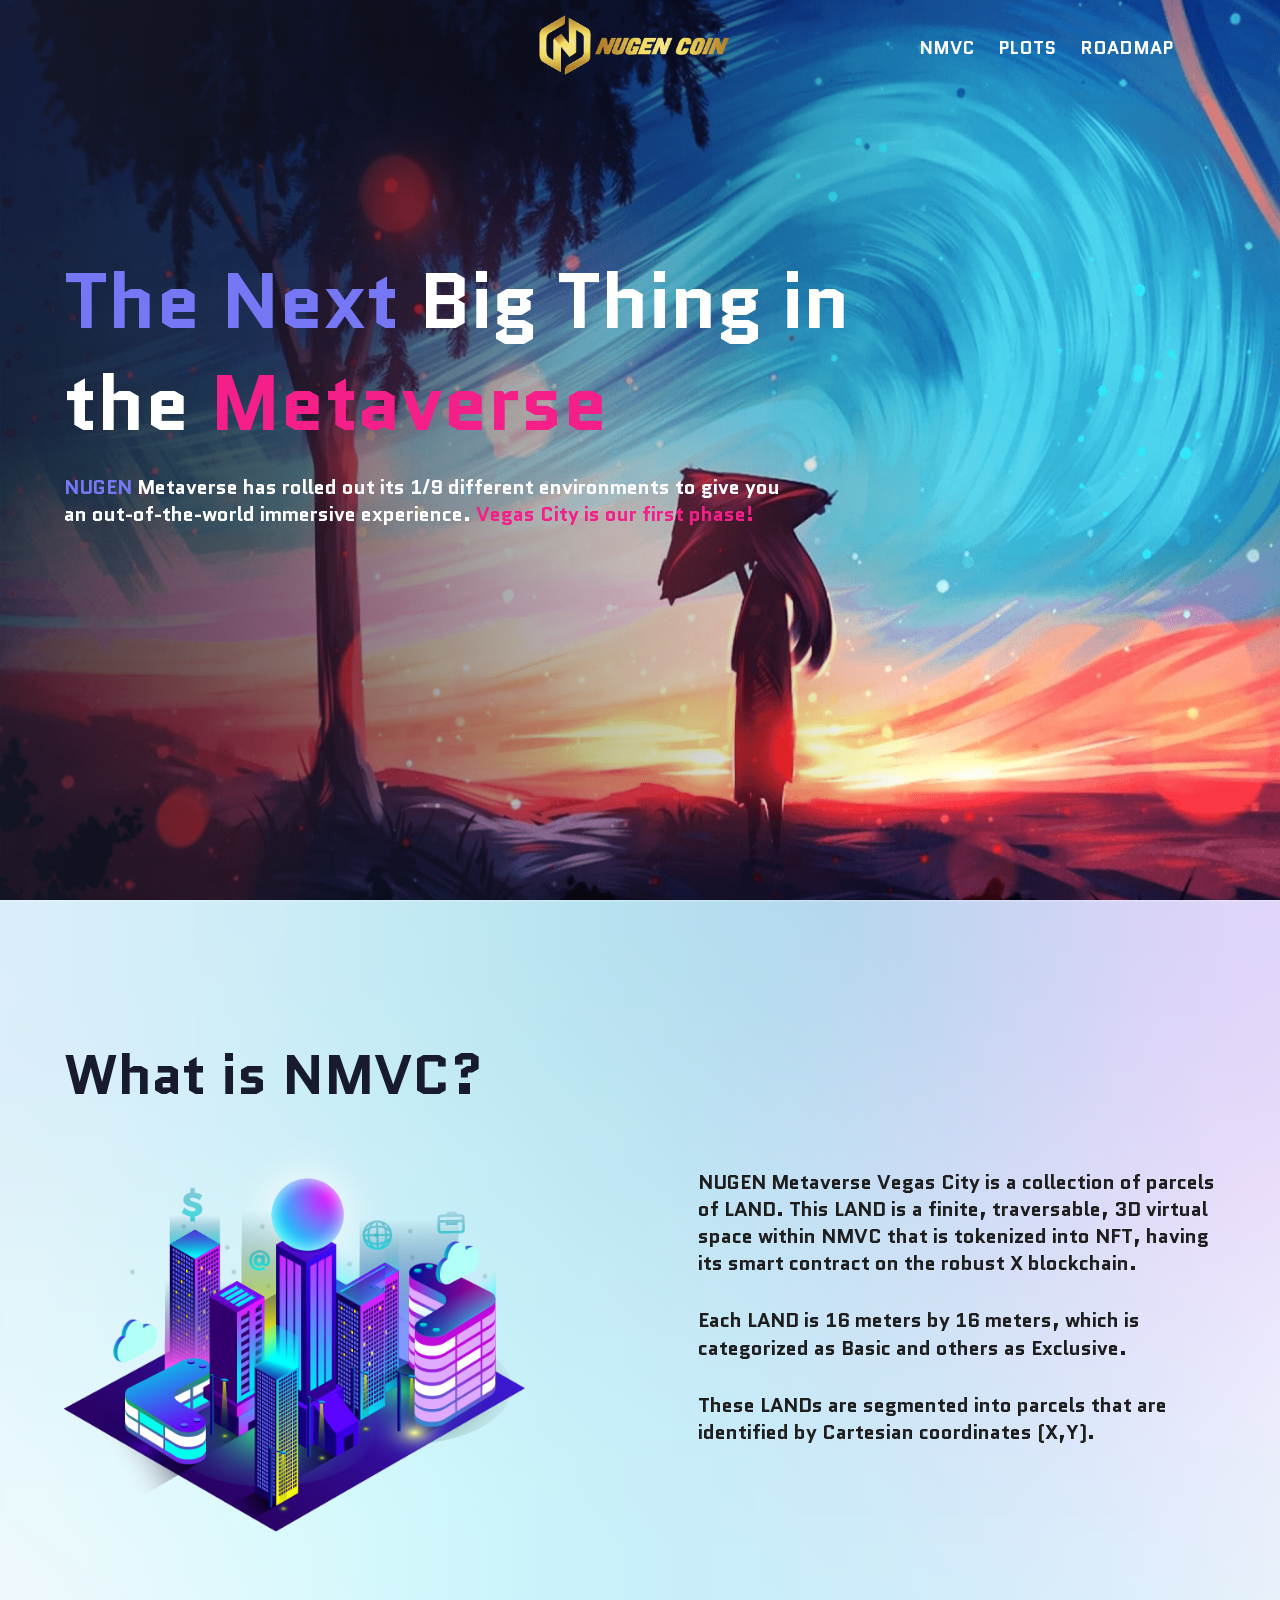
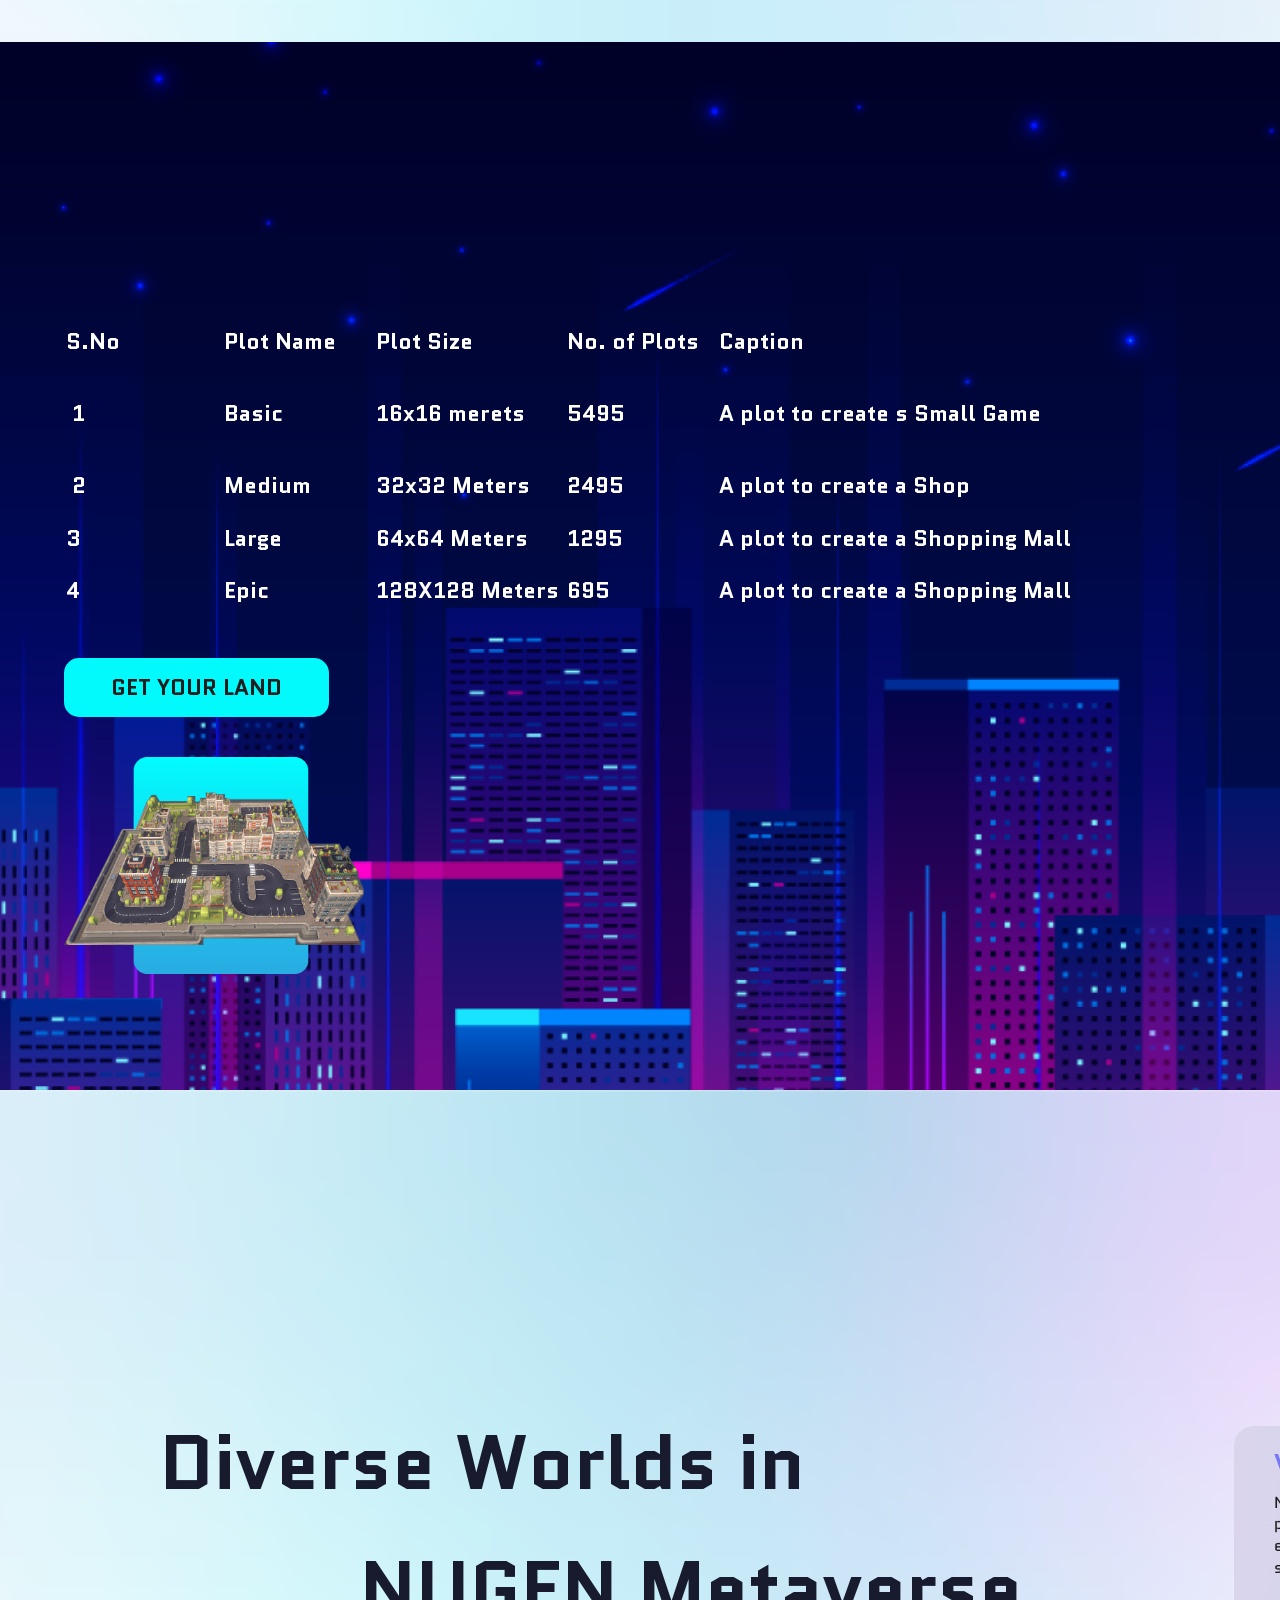
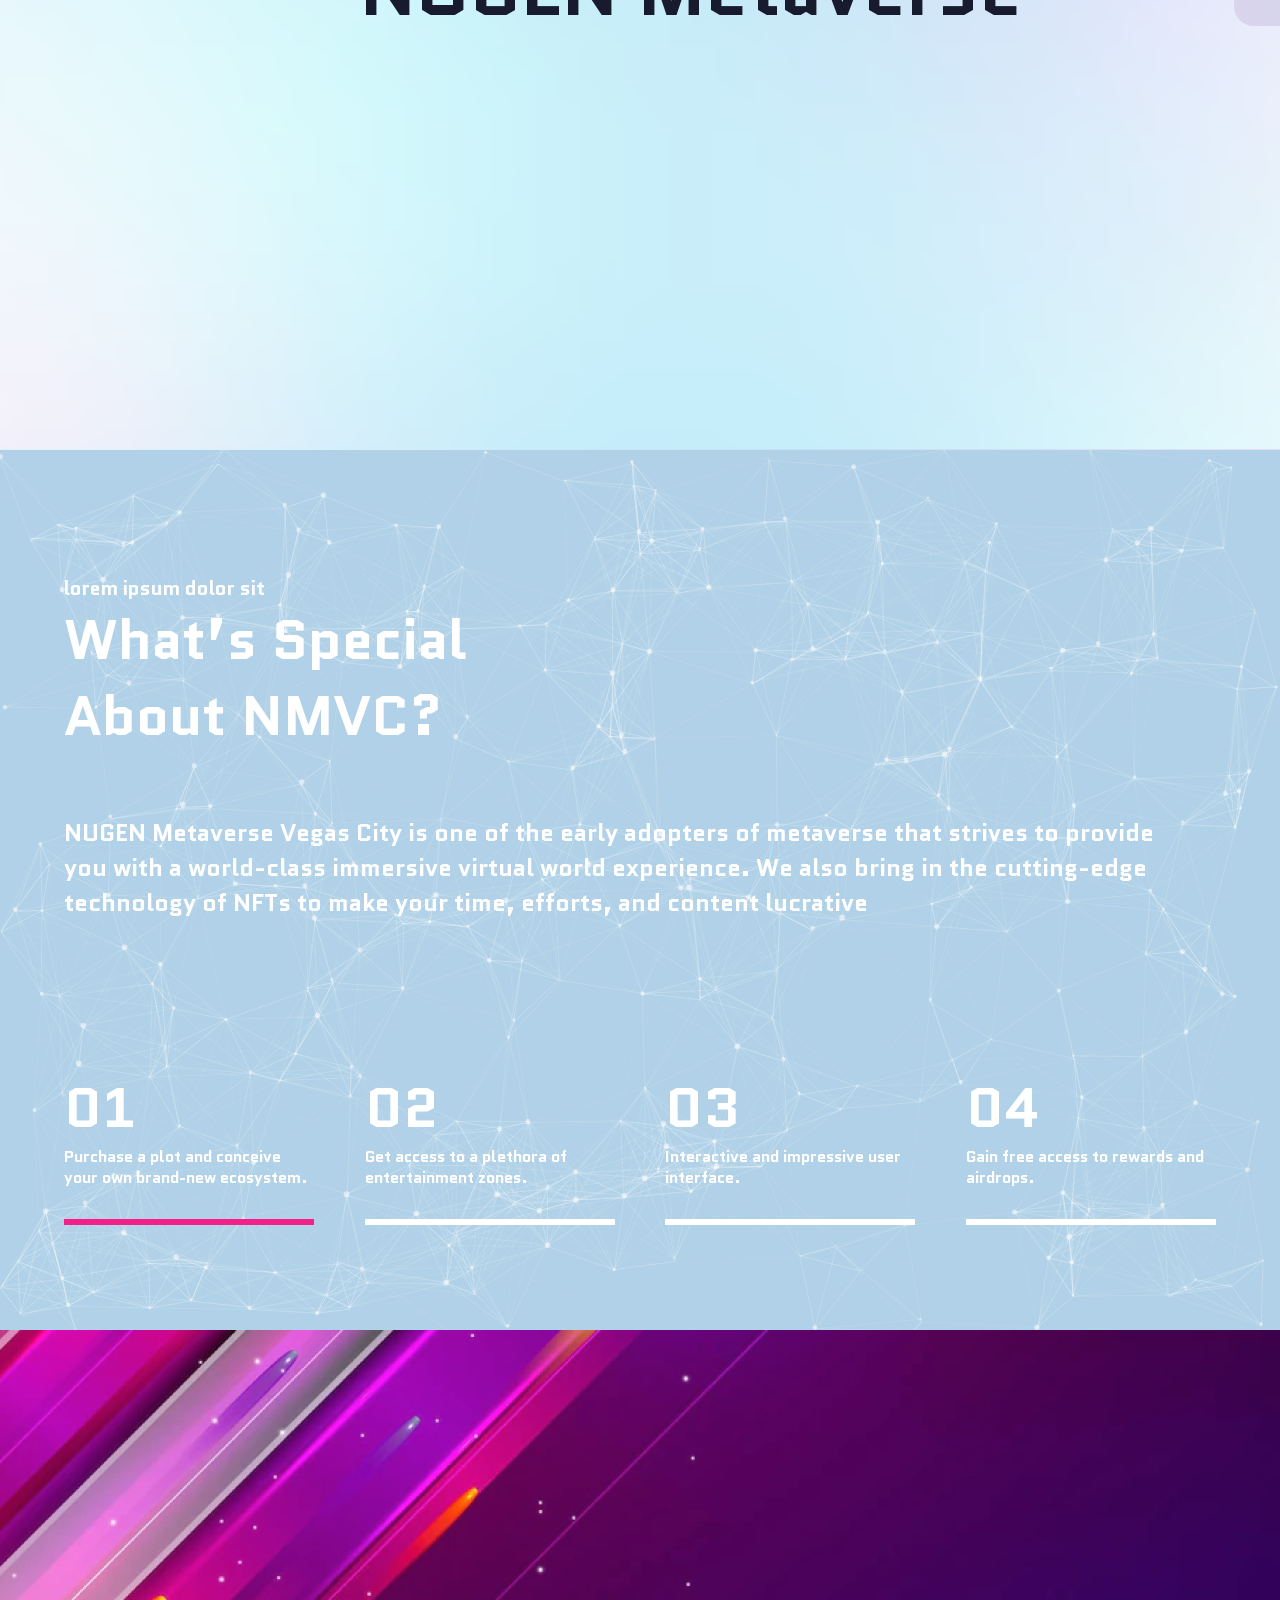
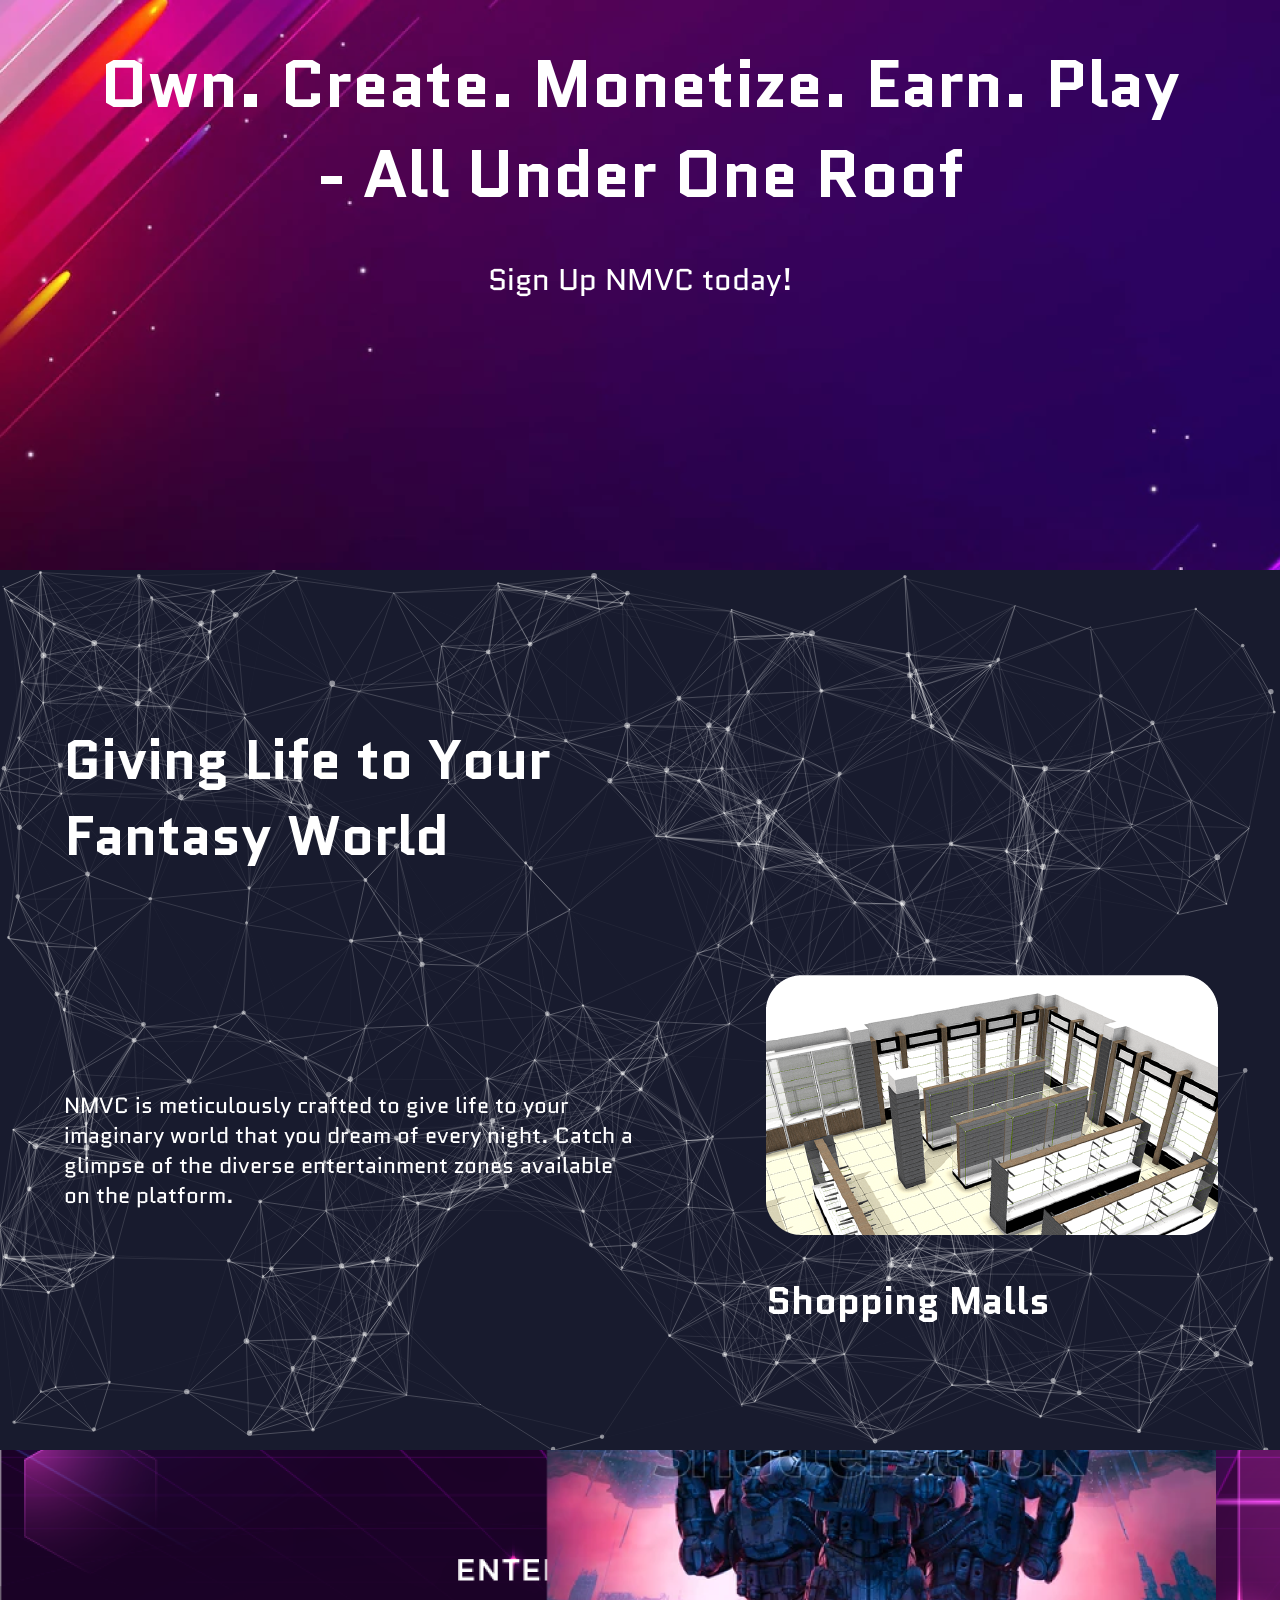
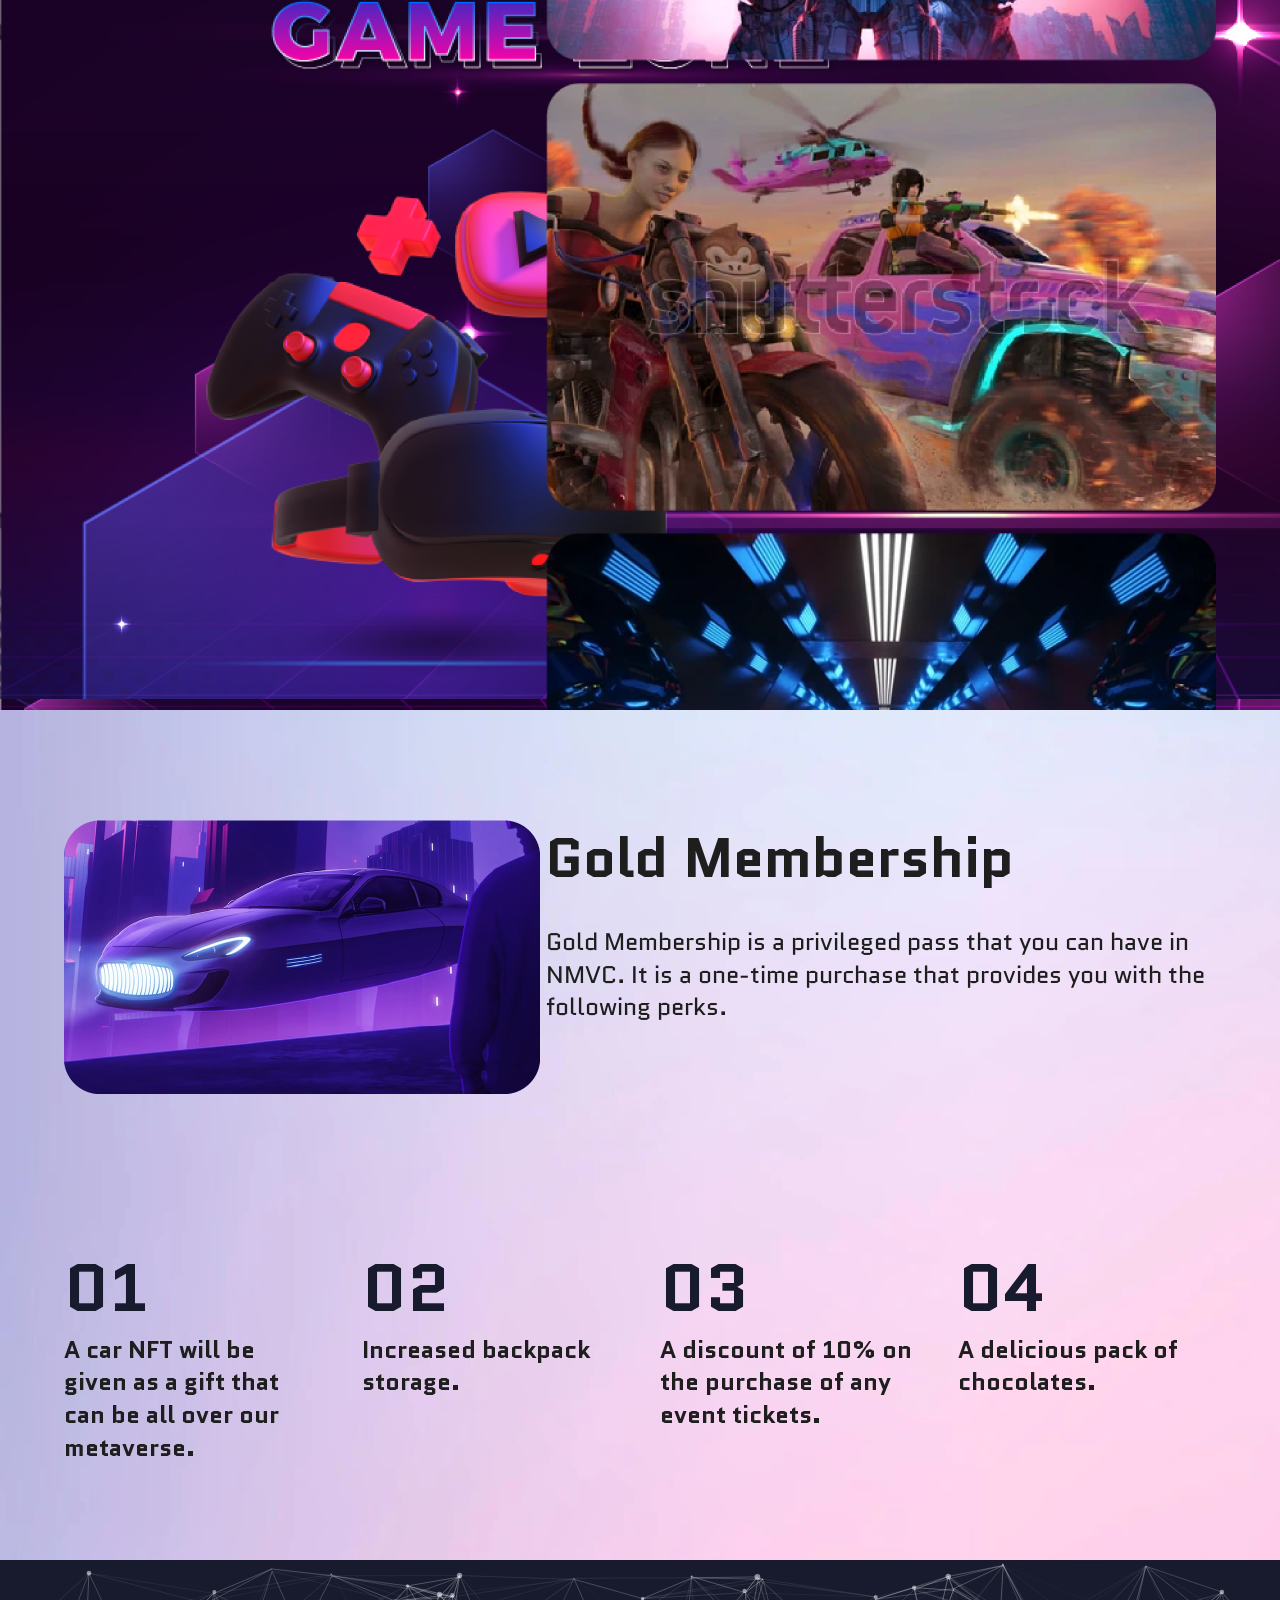
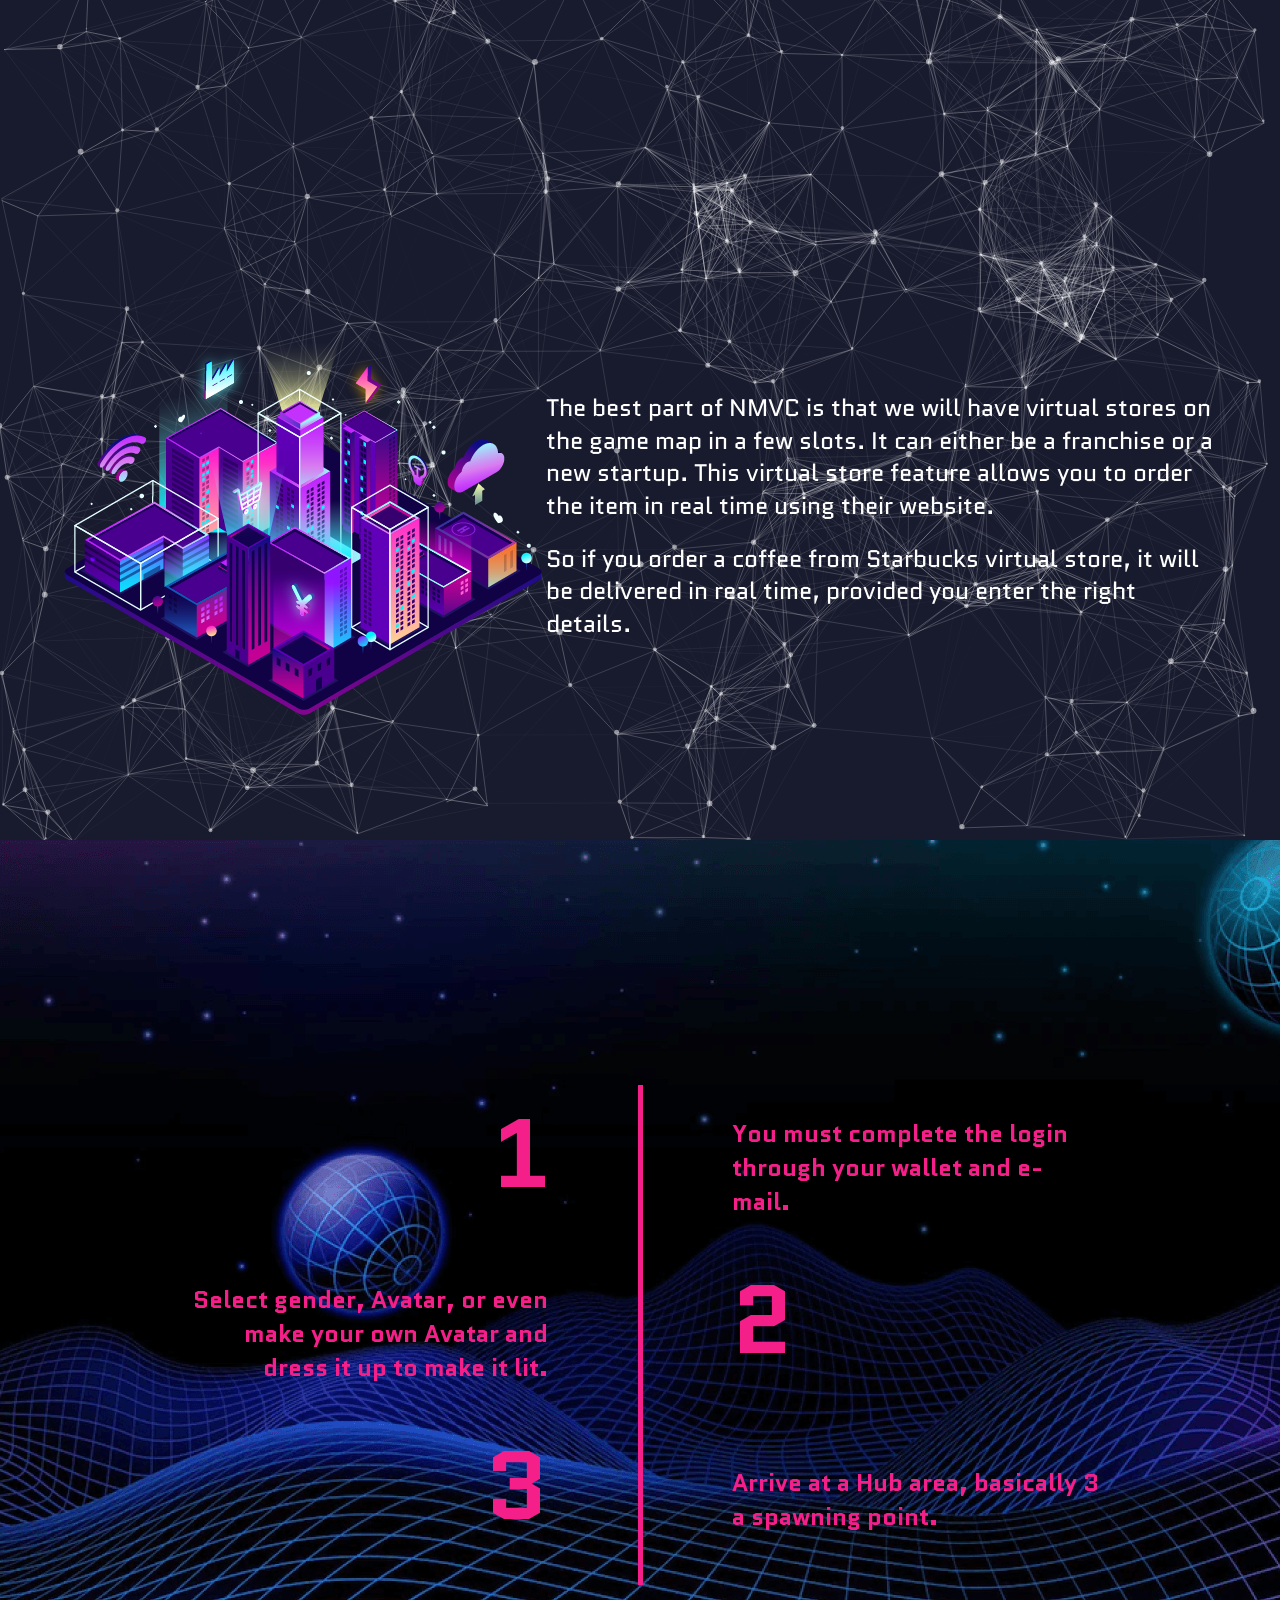
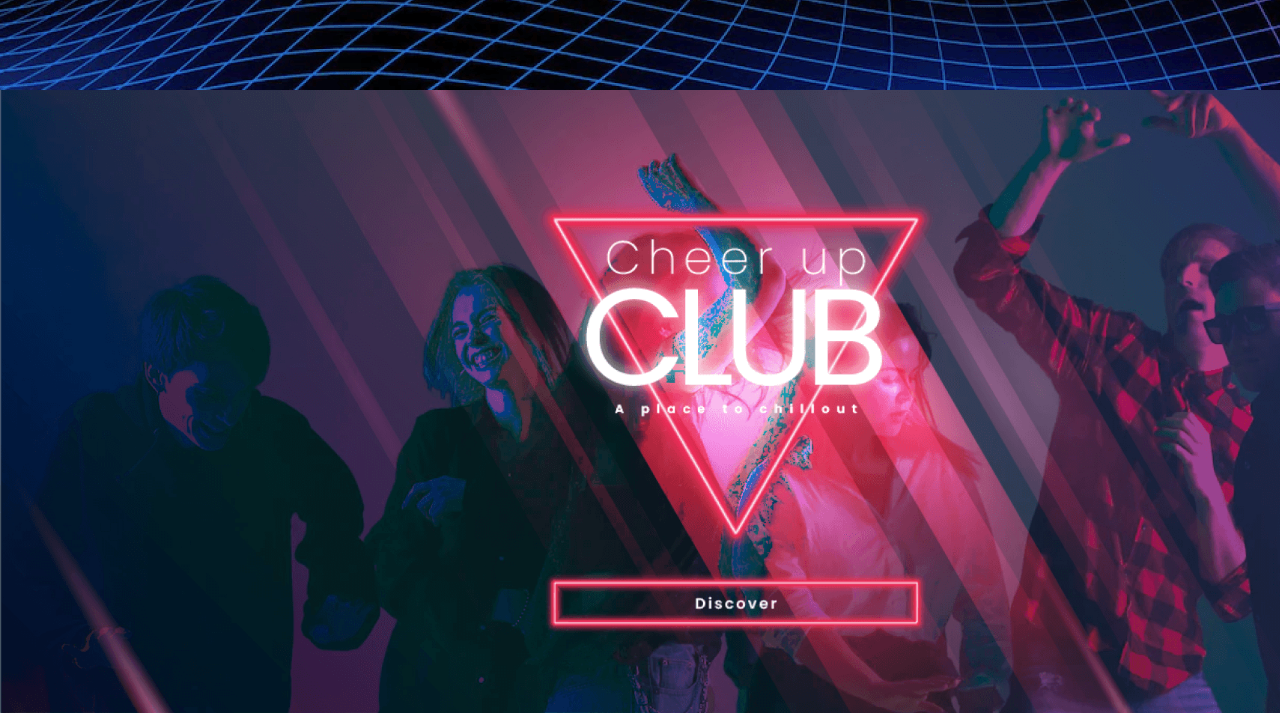
==== index.html @ fde00194 "1" ====
<!DOCTYPE html>
<html lang="en">

<head>
    <meta charset="UTF-8">
    <meta http-equiv="X-UA-Compatible" content="IE=edge">
    <meta name="viewport" content="width=device-width, initial-scale=1.0">
    <link rel="preconnect" href="https://fonts.googleapis.com">
    <link rel="preconnect" href="https://fonts.gstatic.com" crossorigin>
    <link href="https://fonts.googleapis.com/css2?family=Quantico:wght@400;700&display=swap" rel="stylesheet">
    <title>Nugen - Main Page</title>
    <link rel="stylesheet" href="https://cdn.jsdelivr.net/npm/swiper@8/swiper-bundle.min.css" />
    <link rel="stylesheet" href="style/style.css">
</head>

<body>

    <!-- MENU -->
    <div class="menu">
        <div class="container"></div>
        <nav>
            <ul>
                <li class="firstLi"></li>
                <li class="logotypeLink"><a href="#"><img class="logotype" src="images/logotype.png" alt="Logotype"></a>
                </li>
                <li class="menuLinks">
                    <a href="#nmvc">NMVC</a>
                    <a href="#plots">PLOTS</a>
                    <a href="#roadmap">ROADMAP</a>
                </li>
            </ul>
        </nav>
    </div>

    <!-- HEADER -->

    <section class="header">
        <div class="headerMask"></div>
        <div class="container">
            <div class="headerText">
                <h1><span style="color: #7577F5;">The Next</span> Big Thing in the <span
                        style="color: #F51F89;">Metaverse</span></h1>
                <p><span style="color: #7577F5;">NUGEN</span> Metaverse has rolled out its 1/9 different environments to
                    give you an out-of-the-world immersive experience. <span style="color: #F51F89;">Vegas City is our
                        first phase!</span></p>
            </div>
        </div>
    </section>

    <!-- NMVC -->
    <section class="nmvc" id="nmvc">
        <div class="container">
            <div class="siteTitle">
                <p>lorem ipsum dolor sit</p>
                <h1>What is NMVC?</h1>
            </div>

            <div class="nmvcContent">
                <img src="images/nmvc.png" alt="nmvc">
                <div class="nmvcText">
                    <p class="nmvcText-1">NUGEN Metaverse Vegas City is a collection of parcels of LAND.
                        This LAND is a finite, traversable, 3D virtual space within NMVC
                        that is tokenized into NFT, having its smart contract on the
                        robust X blockchain. </p>
                    <p class="nmvcText-2">Each LAND is 16 meters by 16 meters,
                        which is categorized as Basic and others as Exclusive. </p>
                    <p class="nmvcText-3">These
                        LANDs are segmented into parcels that are identified by
                        Cartesian coordinates (X,Y).
                    </p>
                </div>
            </div>
        </div>
    </section>

    <!-- PLOT -->

    <section class="plot" id="plots">
        <div class="container">
            <div class="siteTitle">
                <p>lorem ipsum dolor sit</p>
                <h1>Plot Variants?</h1>
            </div>
            <div class="plotContent">
                <div class="plotTable">
                    <table>
                        <tbody>
                            <tr>
                                <td>S.No&nbsp;</td>
                                <td>&nbsp;Plot Name</td>
                                <td>&nbsp;Plot Size</td>
                                <td>&nbsp;No. of Plots</td>
                                <td>&nbsp;Caption</td>
                            </tr>
                            <tr>
                                <td>&nbsp;1</td>
                                <td>&nbsp;Basic</td>
                                <td>&nbsp;16x16 merets</td>
                                <td>&nbsp;5495</td>
                                <td>&nbsp;A plot to create s Small Game</td>
                            </tr>
                            <tr>
                                <td>&nbsp;2</td>
                                <td>&nbsp;Medium</td>
                                <td>&nbsp;32x32 Meters</td>
                                <td>&nbsp;2495</td>
                                <td>&nbsp;A plot to create a Shop</td>
                            </tr>
                            <tr style="height: 22.2695px;">
                                <td style="height: 22.2695px;">3</td>
                                <td style="height: 22.2695px;">&nbsp;Large</td>
                                <td style="height: 22.2695px;">&nbsp;64x64 Meters</td>
                                <td style="height: 22.2695px;">&nbsp;1295</td>
                                <td style="height: 22.2695px;">&nbsp;A plot to create a Shopping Mall</td>
                            </tr>
                            <tr>
                                <td>4</td>
                                <td>&nbsp;Epic</td>
                                <td>&nbsp;128X128 Meters</td>
                                <td>&nbsp;695</td>
                                <td>&nbsp;A plot to create a Shopping Mall</td>
                            </tr>
                        </tbody>
                    </table>
                    <button class="plotButton">GET YOUR LAND</button>
                </div>
                <img class="plotImage" src="images/plotImage.png" alt="plot">
            </div>
        </div>
    </section>

    <!-- WORLD -->

    <section class="world">
        <div class="worldContent">
            <div class="worldsSliderWrapper" style="transform: translateX(-0px);">
                <div class="sliderItem sliderTextBlock">
                    <p class="sliderText sliderText_1">Diverse Worlds in </p>
                    <p class="sliderText sliderText_2">NUGEN Metaverse</p>
                </div>
                <div class="sliderItem">
                    <div class="sliderItemBlock">
                        <p class="sliderItemTitle">Vegas City</p>
                        <p class="sliderItemText">NUGEN will roll out a virtual Vegas city where users can
                            shop, play, party, live, date, and what else? An ideal
                            metaverse to create, experience, and monetize their content
                            and applications to earn a splendid passive income.</p>
                    </div>
                </div>
                <div class="sliderItem">
                    <div class="sliderItemBlock">
                        <p class="sliderItemTitle">Vegas City</p>
                        <p class="sliderItemText">NUGEN will roll out a virtual Vegas city where users can
                            shop, play, party, live, date, and what else? An ideal
                            metaverse to create, experience, and monetize their content
                            and applications to earn a splendid passive income.</p>
                    </div>
                </div>
                <div class="sliderItem">
                    <div class="sliderItemBlock">
                        <p class="sliderItemTitle">Vegas City</p>
                        <p class="sliderItemText">NUGEN will roll out a virtual Vegas city where users can
                            shop, play, party, live, date, and what else? An ideal
                            metaverse to create, experience, and monetize their content
                            and applications to earn a splendid passive income.</p>
                    </div>
                </div>
            </div>
        </div>
    </section>

    <!-- SPECIAL -->
    <section class="special">
        <div class="particles-js" id="particles-js"></div>

        <div class="specialContent">
            <div class="container">
                <div class="siteTitle">
                    <p>lorem ipsum dolor sit</p>
                    <h1>What’s Special About NMVC?</h1>
                </div>

                <div class="specialBody">
                    <p class="specialBodyText">NUGEN Metaverse Vegas City is one of the early adopters of
                        metaverse that strives to provide you with a world-class
                        immersive virtual world experience. We also bring in the
                        cutting-edge technology of NFTs to make your time, efforts,
                        and content lucrative</p>
                </div>

                <div class="specialCards">
                    <div class="specialCard spCardActive specialCard-01">
                        <p class="specialCardNumber">01</p>
                        <p class="specialCardText">Purchase a plot and conceive
                            your own brand-new ecosystem.</p>
                        <div class="specialCardLineWrapper">
                            <div class="specialCardLine"></div>
                        </div>
                    </div>
                    <div class="specialCard specialCard-02">
                        <p class="specialCardNumber">02</p>
                        <p class="specialCardText">Get access to a plethora of
                            entertainment zones.</p>
                        <div class="specialCardLineWrapper">
                            <div class="specialCardLine"></div>
                        </div>
                    </div>
                    <div class="specialCard specialCard-03">
                        <p class="specialCardNumber">03</p>
                        <p class="specialCardText">Interactive and impressive
                            user interface.</p>
                        <div class="specialCardLineWrapper">
                            <div class="specialCardLine"></div>
                        </div>
                    </div>
                    <div class="specialCard specialCard-04">
                        <p class="specialCardNumber">04</p>
                        <p class="specialCardText">Gain free access to rewards
                            and airdrops.</p>
                        <div class="specialCardLineWrapper">
                            <div class="specialCardLine"></div>
                        </div>
                    </div>
                </div>
            </div>
        </div>
    </section>

    <!-- QUOTE -->

    <section class="quote">
        <div class="container">
            <div class="quoteText">
                <div class="quoteTextTitle">
                    <p class="quoteTitle-1">Own. Create. Monetize. Earn. Play</p>
                    <p class="quoteTitle-2">- All Under One Roof</p>
                </div>
                <p class="quoteTextBottom">Sign Up NMVC today!</p>
            </div>
        </div>
    </section>

    <!-- LIFE -->

    <section class="life">
        <div class="particles-js" id="particles-js-2"></div>

        <div class="specialContent">
            <div class="container">
                <div class="siteTitle">
                    <p>lorem ipsum dolor sit</p>
                    <h1>Giving Life to Your Fantasy World</h1>
                </div>


                <div class="lifeContent">
                    <p class="lifeText">NMVC is meticulously crafted to give life to your imaginary
                        world that you dream of every night. Catch a glimpse of the
                        diverse entertainment zones available on the platform. </p>
                    <div class="lifeImage">
                        <img src="images/lifeImage.png" alt="Image">
                        <p>Shopping Malls</p>
                    </div>
                </div>
            </div>
        </div>
    </section>

    <!-- GAME -->

    <section class="game">
        <div class="container">
            <div class="gameWrapper">
                <div class="gameSlider">
                    <div class="swiper">
                        <div class="swiper-wrapper">
                            <div class="swiper-slide"><img src="images/slide_1.png" alt="Slider Image"></div>
                            <div class="swiper-slide"><img src="images/slide_2.png" alt="Slider Image"></div>
                            <div class="swiper-slide"><img src="images/slide_3.png" alt="Slider Image"></div>
                            <div class="swiper-slide"><img src="images/slide_1.png" alt="Slider Image"></div>
                            <div class="swiper-slide"><img src="images/slide_2.png" alt="Slider Image"></div>
                            <div class="swiper-slide"><img src="images/slide_3.png" alt="Slider Image"></div>
                        </div>
                    </div>
                </div>
            </div>
        </div>
    </section>

    <!-- GOLD -->

    <section class="gold">
        <div class="container">
            <div class="goldHeader">
                <img src="images/GoldImage.png" alt="Image">
                <div class="goldHeaderText">
                    <h1>Gold Membership</h1>
                    <p>Gold Membership is a privileged pass that you can have in
                        NMVC. It is a one-time purchase that provides you with the
                        following perks. </p>
                </div>
            </div>

            <div class="goldList">
                <div class="goldListItem gold-item-1">
                    <p class="goldListNumber">01</p>
                    <p class="goldListText">A car NFT will be given as a gift
                        that can be all over our metaverse. </p>
                </div>
                <div class="goldListItem gold-item-2">
                    <p class="goldListNumber">02</p>
                    <p class="goldListText">Increased backpack storage.</p>
                </div>
                <div class="goldListItem gold-item-3">
                    <p class="goldListNumber">03</p>
                    <p class="goldListText">A discount of 10% on the
                        purchase of any event tickets. </p>
                </div>
                <div class="goldListItem gold-item-4">
                    <p class="goldListNumber">04</p>
                    <p class="goldListText">A delicious pack of chocolates.</p>
                </div>
            </div>
        </div>
    </section>

    <!-- STORES -->

    <section class="stores">
        <div class="particles-js" id="particles-js-3"></div>

        <div class="specialContent">
            <div class="container">
                <div class="siteTitle">
                    <h1>Virtual-Cum-Reality Stores</h1>
                </div>

                <div class="storesContent">
                    <img src="images/stores.png" alt="Image">
                    <div class="storesText">
                        <p>The best part of NMVC is that we will have virtual stores on
                            the game map in a few slots. It can either be a franchise or
                            a new startup. This virtual store feature allows you to order
                            the item in real time using their website. </p>
                        <p>So if you order a coffee from Starbucks virtual store, it will
                            be delivered in real time, provided you enter the right
                            details. </p>
                    </div>
                </div>
            </div>
        </div>
    </section>

    <!-- STEPS -->

    <section class="steps" id="roadmap">
        <div class="container">
            <div class="stepsContent">
                <h1>Your Journey in NMVC</h1>

                <div class="stepsList">
                    <div class="stepsLeft">
                        <p class="stepsNumber step-1">1</p>
                        <div class="stepsText step-2"><p>Select gender, Avatar, or even make your
                            own Avatar and dress it up to make it lit.</p></div>
                        <p class="stepsNumber step-3">3</p>
                    </div>
                    <div class="stepsLine">
                        <div class="stepsLineCenter"></div>
                    </div>
                    <div class="stepsRight">
                        <div class="stepsText step-1"><p>You must complete the login
                            through your wallet and e-mail.</p></div>
                        <p class="stepsNumber step-2">2</p>
                        <div class="stepsText step-3"><p>Arrive at a Hub area, basically 3 a spawning point.</p></div>
                    </div>
                </div>
            </div>
        </div>
    </section>

    <!-- CHEER -->

    <section class="cheer"></section>

    <script src="https://cdn.jsdelivr.net/npm/swiper@8/swiper-bundle.min.js"></script>
    <script src="js/jquery-3.6.0.min.js"></script>
    <script src="js/skroll.min.js"></script>
    <script src="js/particles.min.js"></script>
    <script src="js/main.js"></script>
</body>

</html>
---- style/style.css ----
* {
    font-family: 'Quantico', sans-serif;
    font-weight: bold;
    box-sizing: border-box;
    padding: 0;
    margin: 0;
}

a {
    text-decoration: none;
    color: white;
}

ul,
li {
    list-style-type: none;
}

.container {
    max-width: 1600px;
    width: 100%;
    margin: 0 auto;
}

section {
    padding-top: 110px;
    padding-bottom: 110px;
}

body {
    overflow-x: hidden;
}

.scrollDisabled {
    overflow: hidden;
}

/* MENU */

.menu {
    padding-top: 10px;
    padding-bottom: 10px;
    width: 100%;
    background: transparent;
    position: fixed;
    top: 0;
    left: 0;
    z-index: 999;
    transition: 0.3s;
}
.menuFixed {
    background: #e1f7ff !important;
    padding-top: 20px !important;
}
.menuFixed a {
    color: #181B2E;
}
.logotype {
    width: 200px;
}

.menu ul {
    display: flex;
    align-items: center;
}

.logotypeLink {
    justify-content: center;
}

.menuLinks {
    justify-content: end;
}

.menu li {
    width: 33%;
    text-align: center;
}

.menuLinks a {
    font-size: 22px;
    transition: 0.3s;
    margin-right: 80px;
}

.menuLinks a:hover {
    color: #F51F89
}



/* HEADER */

.header {
    width: 100vw;
    height: 100vh;
    background-image: url('../images/header__image.png');
    background-size: cover;
}

.header h1 {
    font-size: 128px;
    line-height: 132px;
    width: 890px;

    color: white;
}

.headerMask {
    background: linear-gradient(98.32deg, rgba(24, 27, 46, 0.78) 6.04%, rgba(24, 27, 46, 0) 72.87%);
    width: 100%;
    height: 100%;
    position: absolute;
    top: 0;
    left: 0;
}

.header p {
    font-weight: 700;
    font-size: 26px;
    line-height: 136.5%;
    color: white;
    margin-top: 20px;
    max-width: 1024px;
    position: relative;

}

.headerText {
    position: relative;
    top: 140px;
}

/* NMVC */

.siteTitle p {
    font-weight: 700;
    font-size: 20px;
    line-height: 136.5%;
    text-transform: lowercase;
    color: rgba(24, 27, 46, 0.57);
    opacity: 0.7;
}

.siteTitle h1 {
    font-weight: 700;
    font-size: 56px;
    line-height: 136.5%;
    color: #181B2E;
    max-width: 550px;
}

.nmvc {
    background-image: url('../images/siteBG.png');
    max-height: 960px;
}

.nmvcContent img {
    width: 550px;
}

.nmvcText {
    max-width: 675px;
    width: 100%;
}

.nmvcText p {
    font-size: 20px;
    line-height: 136.5%;
    color: #1E1E1E;
    margin-bottom: 30px;
}

.nmvcContent {
    display: flex;
    justify-content: space-between;
    align-items: center;
}

/* PLOT */

.plot {
    background-image: url('../images/plotBG.png');
    height: 820px;
}

.plot p {
    color: white;
}

.plot h1 {
    color: white;
}

.plotTable {
    color: white;
    font-size: 22px;
}

.plotTable tr {
    height: 70px;
}

.plotTable td {
    min-width: 150px;
}

.plotContent {
    margin-top: 50px;
}

.plotButton {
    padding: 12px 45px;
    box-sizing: border-box;
    color: #1E1E1E;
    background: #02FAFD;
    border: 2px solid #02FAFD;
    cursor: pointer;
    margin-top: 30px;
    border-radius: 15px;
    transition: 0.3s;
    font-size: 22px;
}

.plotButton:hover {
    background: transparent;
    color: #02FAFD;
}

.plotImage {
    width: 430px;
}

.plotContent {
    display: flex;
    justify-content: space-between;
}


/* WORLD */

.world {
    background-image: url('../images/siteBG.png');
    height: 960px;
}

.worldContent {
    position: relative;
    left: 160px;
    top: 200px;
}

.sliderText {
    font-weight: 700;
    font-size: 106px;
    line-height: 166.5%;
    color: #181B2E;
}

.sliderText_2 {
    position: relative;
    left: 200px;
}
.sliderItem {
    margin-right: 50px;
}
.sliderItemBlock {
    width: 600px;
    height: 200px;
    background: linear-gradient(96.22deg, #DBD5EC 0%, #B0D1E7 99.59%);
    border-radius: 20px;
    padding: 40px;
    box-sizing: border-box;
    padding-top: 20px;
}

.sliderItemTitle {
    font-style: normal;
    font-weight: 700;
    font-size: 26px;
    line-height: 136.5%;
    color: #7577F5;
    margin-bottom: 10px;
}

.sliderItemText {
    font-weight: 400;
    font-size: 16px;
    line-height: 136.5%;
    color: #1E1E1E;
}

.worldsSliderWrapper {
    display: flex;
    align-items: center;
    transition: 0.3s;
}

.sliderTextBlock {
    min-width: 70%;
}

/* SPECIAL */

.special {
    height: 880px;
    padding-top: 0;
    padding-bottom: 0;
}

.particles-js {
    width: 100%;
    height: 100%;
    background: #B0D1E7;
    pointer-events: none;
    transition: 0.3s;

}

.specialContent {
    position: absolute;
    left: 0;
    top: 125px;
    width: 100%;
}

.special {
    position: relative;
    z-index: 99;

}

.special p {
    color: white;
}

.special h1 {
    color: white;
}

.specialBodyText {
    max-width: 1100px;
    font-size: 24px;
    margin-top: 60px;
}

.specialCard {
    max-width: 350px;
}

.specialCardNumber {
    font-weight: 700;
    font-size: 56px;
    line-height: 136.5%;
    color: #181B2E;
}

.specialCardText {
    font-size: 20px;
    line-height: 136.5%;
    color: #1E1E1E;
}

.specialCards {
    display: flex;
    justify-content: space-between;
    margin-top: 150px;
}

.specialCardLineWrapper {
    height: 6px;
    background: white;
    width: 100%;
    margin-top: 30px;
}

.specialCard {
    opacity: 0.6;
    transition: 0.3s;
    transition-timing-function: cubic-bezier(1, 0.01, 0.31, 0.98)
}

.specialCardLine {
    height: 6px;
    background: #F51F89;
    width: 0;
}

.spCardActive {
    opacity: 1;
}

.specialCardLine {
    transition-timing-function: cubic-bezier(1, 0.01, 0.31, 0.98);
    transition: 0.7s;
}

.spCardActive .specialCardLine {
    width: 100%;
}


/*  QUOTE*/

.quote {
    background-image: url('../images/quoteBG.png');
    height: 840px;
    width: 100%;
}

.quoteText {
    text-align: center;
    color: white;
}

.quoteTextTitle {
    font-weight: 700;
    font-size: 66px;
    line-height: 136.5%;
    text-align: center;
    color: #FFFFFF;
    margin-top: 200px;
}

.quoteTextBottom {
    font-weight: 400;
    font-size: 30px;
    line-height: 136.5%;
    text-align: center;
    color: #FFFFFF;
    margin-top: 40px;
}

/* LIFE */


.life {
    height: 880px;
    padding-top: 0;
    padding-bottom: 0;
    position: relative;
}

.life p {
    color: white;
}

.life h1 {
    color: white;
}

.lifeImage {
    max-width: 450px;
}

.lifeContent {
    display: flex;
    justify-content: space-between;
    align-items: center;
    margin-top: 100px;
}

.lifeText {
    max-width: 730px;
    font-weight: 400;
    font-size: 26px;
    line-height: 136.5%;
    color: #1E1E1E;

}

.lifeImage p {
    margin-top: 35px;
    font-size: 38px;
    line-height: 136.5%;
    color: white;
}

/* GAME */

.game {
    background-image: url('../images/gameBG.png');
    height: 860px;
    padding-top: 0;
    padding-bottom: 0;
    position: relative;
}

.swiper {
    height: 860px;
}

.swiper-slide {
    position: relative;
    top: 233px;
}

.gameWrapper {
    display: flex;
    justify-content: end;
}

/* GOLD */

.gold {
    background-image: url('../images/siteBG-2.png');
    height: 850px;
}

.goldHeader {
    display: flex;
    justify-content: space-between;
}

.goldHeaderText {
    max-width: 670px;
}

.goldHeaderText h1 {
    font-style: normal;
    font-weight: 700;
    font-size: 56px;
    line-height: 136.5%;
    color: #1E1E1E;
}

.goldHeaderText p {
    font-style: normal;
    font-weight: 400;
    font-size: 24px;
    line-height: 136.5%;
    color: #1E1E1E;
    margin-top: 30px;
}

.goldList {
    display: grid;
    grid-template-columns: repeat(4, 1fr);
    gap: 20px;
    margin-top: 150px;
}

.goldListNumber {
    font-style: normal;
    font-weight: 700;
    font-size: 66px;
    line-height: 136.5%;
    color: #181B2E;
}

.goldListText {
    font-style: normal;
    font-weight: 700;
    font-size: 24px;
    line-height: 136.5%;
    color: #1E1E1E;
}

/* STORES */

.stores {
    height: 880px;
    padding-top: 0;
    padding-bottom: 0;
    position: relative;
}

.stores p {
    color: white;
}

.stores h1 {
    color: white;
}

.storesContent {
    display: flex;
    justify-content: space-between;
    margin-top: 100px;
    align-items: center;
}

.storesText {
    max-width: 670px;
}

.storesText p {
    margin-bottom: 20px;
    font-style: normal;
    font-weight: 400;
    font-size: 24px;
    line-height: 136.5%;
}

/* STEPS */

.steps {
    height: 850px;
    background-image: url('../images/stepsBG.png');
    background-size: cover;
    color: white;
}

.stepsLine {
    width: 5px;
    background: white;
    height: 500px;
}

.stepsList {
    display: flex;
    justify-content: space-between;
}

.stepsNumber {
    font-style: normal;
    font-weight: 700;
    font-size: 96px;
    line-height: 137px;
    color: white;
}

.stepsText {
    font-style: normal;
    font-weight: 700;
    font-size: 24px;
    line-height: 34px;
    color: #FFFFFF;
}

.stepsLeft {
    text-align: right;
    width: 40%;
}
.stepsList {
    width: 80%;
    margin: 0 auto;
}
.stepsRight {
    text-align: left;
    width: 40%;
}

.stepsContent h1 {
    text-align: center;
    font-style: normal;
    font-weight: 700;
    font-size: 48px;
    line-height: 136.5%;
    color: #FFFFFF;
    margin-bottom: 70px;
}
.stepsText {
    height: 166px;
}

.stepsNumber {
    height: 166px;
}
.stepsText {
    position: relative;

}

.stepsText p {
    position: absolute;
    top: 50%;
    transform: translate(0, -50%);
    margin: 0;
}

.cheer {
    background-image: url('../images/cheer.png');
    height: 750px;
    background-size: 100%;
}

.stepsLineCenter {
    width: 100%;
    height: 0%;
    transition-timing-function: cubic-bezier(1, 0.01, 0.31, 0.98);
    background: #F51F89;
    transition: 1s;
}

.stepActive {
    color: #F51F89;
}

.stepsText {
    transition: 0.5s;
}

.stepsNumber {
    transition: 0.5s;
}


/* BLACK THEME */


.sliderItemBlack {
    background: #181B2E;
    border: 2px solid #F51F89;
}

.sliderItemBlack .sliderItemTitle {
    color: #F51F89;
}

.sliderItemBlack .sliderItemText {
    color: white;
}


.worldBlack {
    background:  #181B2E;
}

.worldBlack .sliderText {
    color: white !important;
}

.menuBlack {
    background: #181B2E !important;
    border-bottom: 2px solid #F51F89 !important;
}
.menuBlack a {
    color: white;
}

.specialBlack .particles-js{
    background: #181B2E !important;
}

.worldBlack >  .particles-js {
    background: #181B2E !important;
}


@media (max-width: 1600px) {
    .container {
        max-width: 90%;
    }
    .sliderTextBlock {
        min-width: 80%;
    }
    .specialCard {
        max-width: 300px;
    }
    .specialCardText {
        font-size: 16px;
    }
    .goldList {
        gap: 40px;
    }
    .cheer {
        background-image: url('../images/cheer.png');
        height: 623px;
        background-size: cover;
    }
} 

@media (max-width: 1366px) {
    .menuLinks a {
        font-size: 18px;
        transition: 0.3s;
        margin-right: 20px;
    }
    .header h1 {
        font-size: 78px;
        line-height: 102px;
        width: 790px;
        color: white;
    }
    .header p {
        font-size: 20px;
        max-width: 724px;
    }
    .nmvcText {
        max-width: 45%;
        width: 100%;
    }
    .nmvcContent img {
        width: 40%;
    }
    .plotContent {
        display: block;
        justify-content: space-between;
    }
    .plot {
        background-image: url('../images/plotBG.png');
        height: auto;
        background-size: cover;
    }
    .plotImage {
        width: 300px;
        margin-top: 40px;
    }
    .sliderText {
        font-weight: 700;
        font-size: 76px;
        line-height: 166.5%;
        color: #181B2E;
    }
    .specialCard {
        max-width: 250px;
    }
    .lifeText {
        max-width: 50%;
        font-weight: 400;
        font-size: 22px;
        line-height: 136.5%;
        color: #1E1E1E;
    }
}

@media (max-width: 1024px) {
    .world {
        background-image: url('../images/siteBG.png');
        height: 560px;
    }
    .worldContent {
        position: relative;
        left: 60px;
        top: 100px;
    }
    .sliderText {
        font-weight: 700;
        font-size: 46px;
        line-height: 166.5%;
        color: #181B2E;
    }
    .sliderTextBlock {
        min-width: 700px;
    }
    .specialCards {
        display: flex;
        justify-content: space-between;
        margin-top: 150px;
        flex-wrap: wrap;
    }
    .special {
        height: 1100px;
        padding-top: 0;
        padding-bottom: 0;
    }
    .goldHeader img {
        width: 30%;
        height: 150px;
    }
    .goldHeaderText {
        max-width: 60%;
    }
    .goldList {
        display: grid;
        grid-template-columns: repeat(2, 1fr);
        gap: 20px;
        margin-top: 50px;
    }
    .storesContent img {
        width: 30%;
    }
    .storesText {
        width: 60%;
    }
    .cheer {
        height: 435px;
    }
}

@media (max-width: 768px) {
    .firstLi {
        display: none !important;
        width: 0% !important;
    }
    .menu li {
        width: unset;
        text-align: left;
    }
    .menu ul {
        display: flex;
        justify-content: space-between;
        width: 90%;
        margin: 0 auto;
    }
    .header h1 {
        font-size: 58px;
        line-height: 72px;
        width: 90%;
    }
    .header p {
        max-width: 90%;
    }
    .nmvcContent {
        display: block;
        justify-content: space-between;
        align-items: center;
    }
    .nmvcText {
        max-width: 100%;
        width: 100%;
        margin-top: 100px;
    }
    .plotTable td {
        min-width: 97px;
    }
    .plotTable {
        color: white;
        font-size: 14px;
    }
    .specialCard {
        margin-bottom: 30px;
    }
    .quoteTextTitle {
        font-size: 36px;
        margin-top: 100px;
    }
    .quote {
        height: 500px;
    }
    .lifeText {
        max-width: 100%;
        font-weight: 400;
        font-size: 22px;
        line-height: 136.5%;
        color: #1E1E1E;
    }
    .lifeContent {
        display: block;
    }
    .lifeImage {
        margin-top: 50px;
    }
    .life {
        height: 962px;
        padding-top: 0;
        padding-bottom: 0;
        position: relative;
    }
    .gold {
        background-image: url('../images/siteBG-2.png');
        height: auto;
        background-size: cover;
    }
    .goldHeader {
        display: flex;
        justify-content: space-between;
        flex-direction: column-reverse;
    }
    .goldHeaderText {
        max-width: 100%;
    }
    .goldHeader img {
        width: 80%;
        height: auto;
        margin-top: 40px;
    }
    .storesContent {
        display: block;
        justify-content: space-between;
        margin-top: 50px;
        align-items: center;
    }
    .stores {
        height: 1052px;
        padding-top: 0;
        padding-bottom: 0;
        position: relative;
    }
    .storesText {
        width: 100%;
    }
    .storesContent img {
        width: 70%;
    }
    .stepsList {
        width: 100%;
        margin: 0 auto;
    }
    .cheer {
        height: 312px;
    }
}

@media (max-width: 490px) {
    .logotype {
        width: 150px;
    }
    .menuLinks a {
        font-size: 14px;
        transition: 0.3s;
        margin-right: 15px;
    }
    .header p {
        max-width: 100%;
    }
    .nmvcContent img {
        width: 80%;
    }
    .nmvc {
        background-image: url('../images/siteBG.png');
        max-height: 1069px;
    }
    .worldsSliderWrapper {
        display: block;
        transition: 0.3s;
    }
    .sliderTextBlock {
        min-width: 100%;
    }
    .sliderText_2 {
        position: relative;
        left: 0px;
    }
    .world {
        background-image: url('../images/siteBG.png');
        height: auto;
    }
    .sliderItemBlock {
        width: 100%;
    }
    .sliderItem {
        margin-bottom: 50px;
    }
    .worldContent {
        position: relative;
        left: 0px;
        top: 100px;
    }
    .worldsSliderWrapper {
        width: 90%;
        margin: 0 auto;
    }
    .sliderItem {
        margin-right: 0px;
    }
    .special {
        height: 1700px;
    }
    .specialCards {
        display: block;
    }
    .specialCard {
        max-width: 100%;
        /* display: flex; */
    }
    .life {
        height: 1151px;
        padding-top: 0;
        padding-bottom: 0;
        position: relative;
    }
    .lifeImage {
        max-width: 100%;
    }
    .lifeImage img {
        width: 100%;
    }

    .swiper-slide {
        width: 100%;
    }
    .swiper-slide img {
        width: 100%;
    }
    .goldList {
        display: grid;
        grid-template-columns: repeat(1, 1fr);
        gap: 40px;
        margin-top: 50px;
    }
    .goldHeader img {
        width: 100%;
        height: auto;
        margin-top: 40px;
    }
    .stepsText {
        font-style: normal;
        font-weight: 700;
        font-size: 16px;
        line-height: 34px;
    }
    .cheer {
        height: 200px;
    }
    .headerText {
        position: relative;
        top: 228px;
    }
}

@media (max-width: 430px) {
    .header h1 {
        font-size: 48px;
        line-height: 62px;
        width: 90%;
    }
    .header p {
        font-size: 18px;
    }
    .siteTitle h1 {
        font-size: 46px;
        max-width: 100%;
    }
    .sliderText {
        font-weight: 700;
        font-size: 36px;
        line-height: 166.5%;
        color: #181B2E;
    }
    .sliderItemText {
        font-weight: 400;
        font-size: 14px;
        line-height: 136.5%;
        color: #1E1E1E;
    }
    .sliderItemBlock {
       
        height: auto;
       
    }
    .special {
        height: 1523px;
    }
    .specialCards {
        margin-top: 75px;
    }
    .quoteTextTitle {
        font-size: 36px;
        margin-top: 29px;
    }
    .swiper {
        height: 520px;
    }
    .game {
        height: 520px;
    }
    .swiper-slide {
        position: relative;
        top: 0px;
    }
}


@media (max-width: 390px) {
    .menu li {
        width: 100%;
        text-align: center;
    }
    .menu ul {
        flex-wrap: wrap;
    }
    .quoteTextTitle {
        font-size: 30px;
    }
}
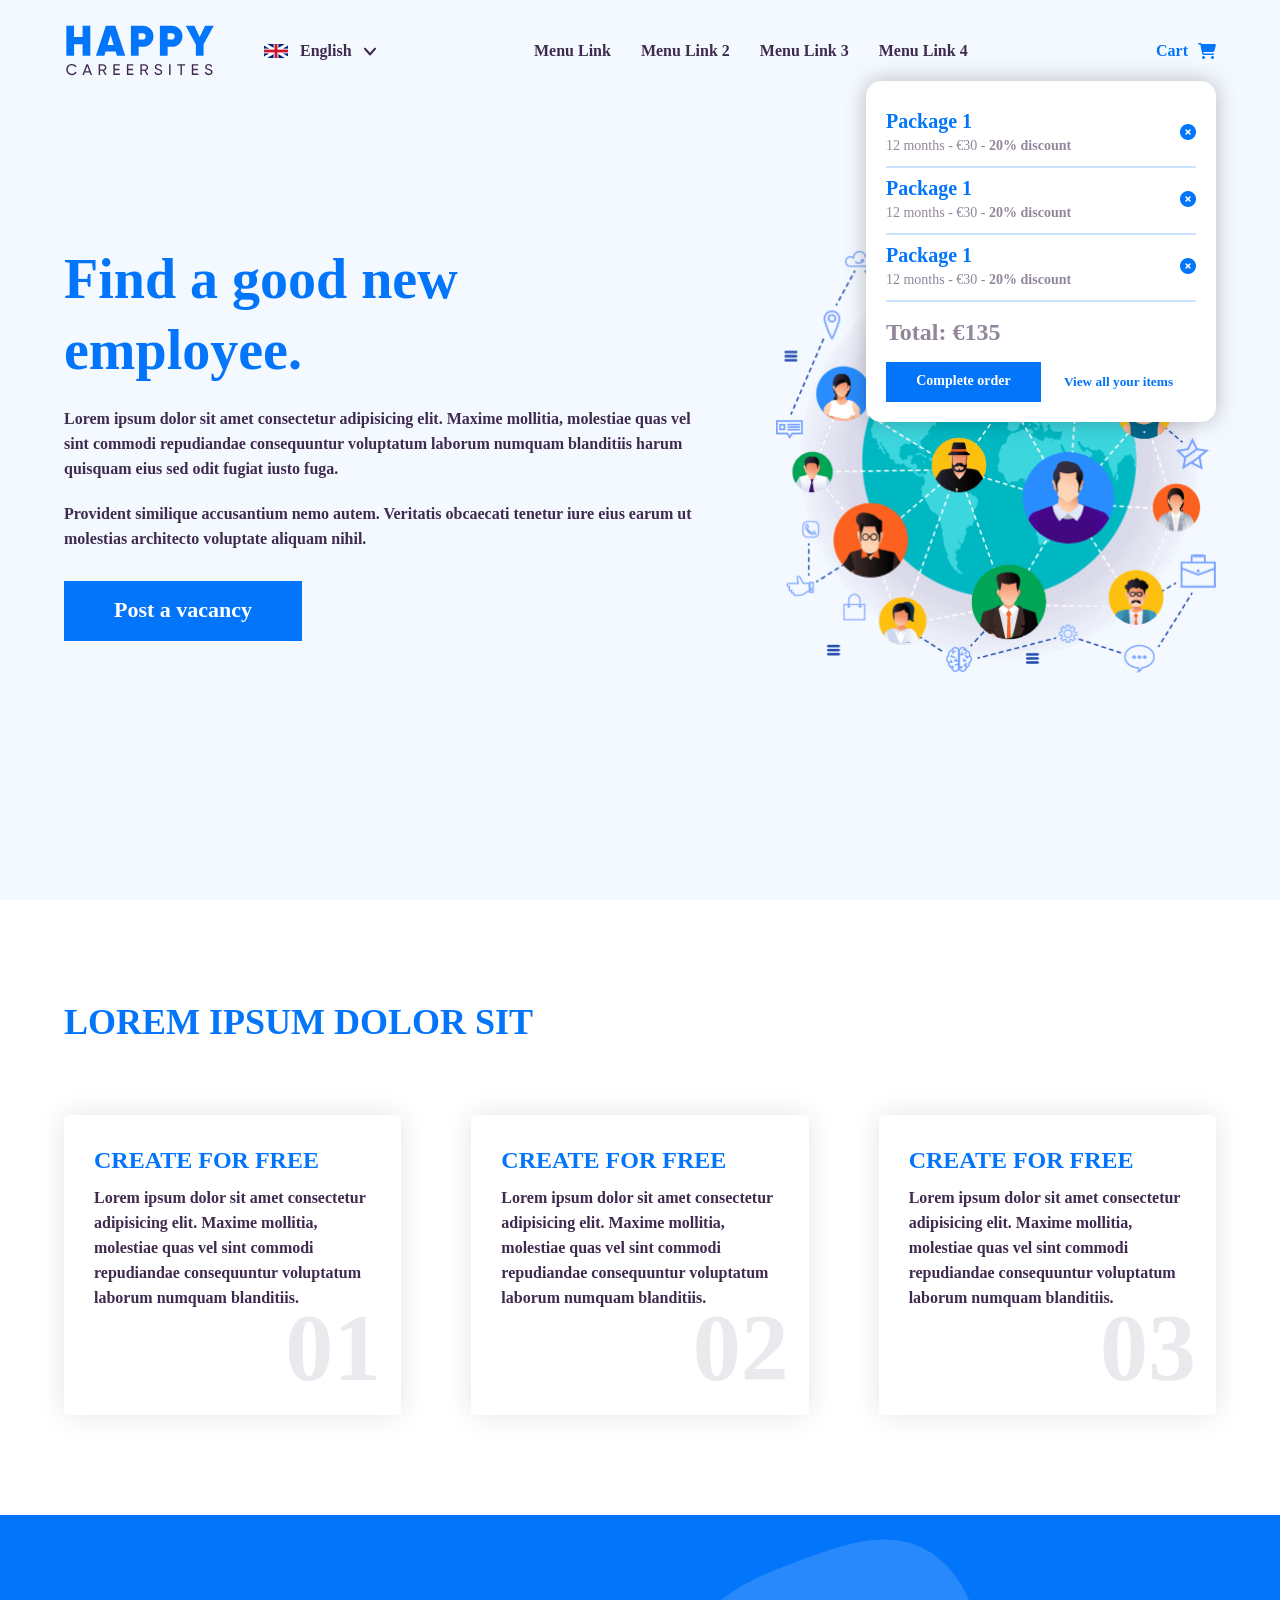
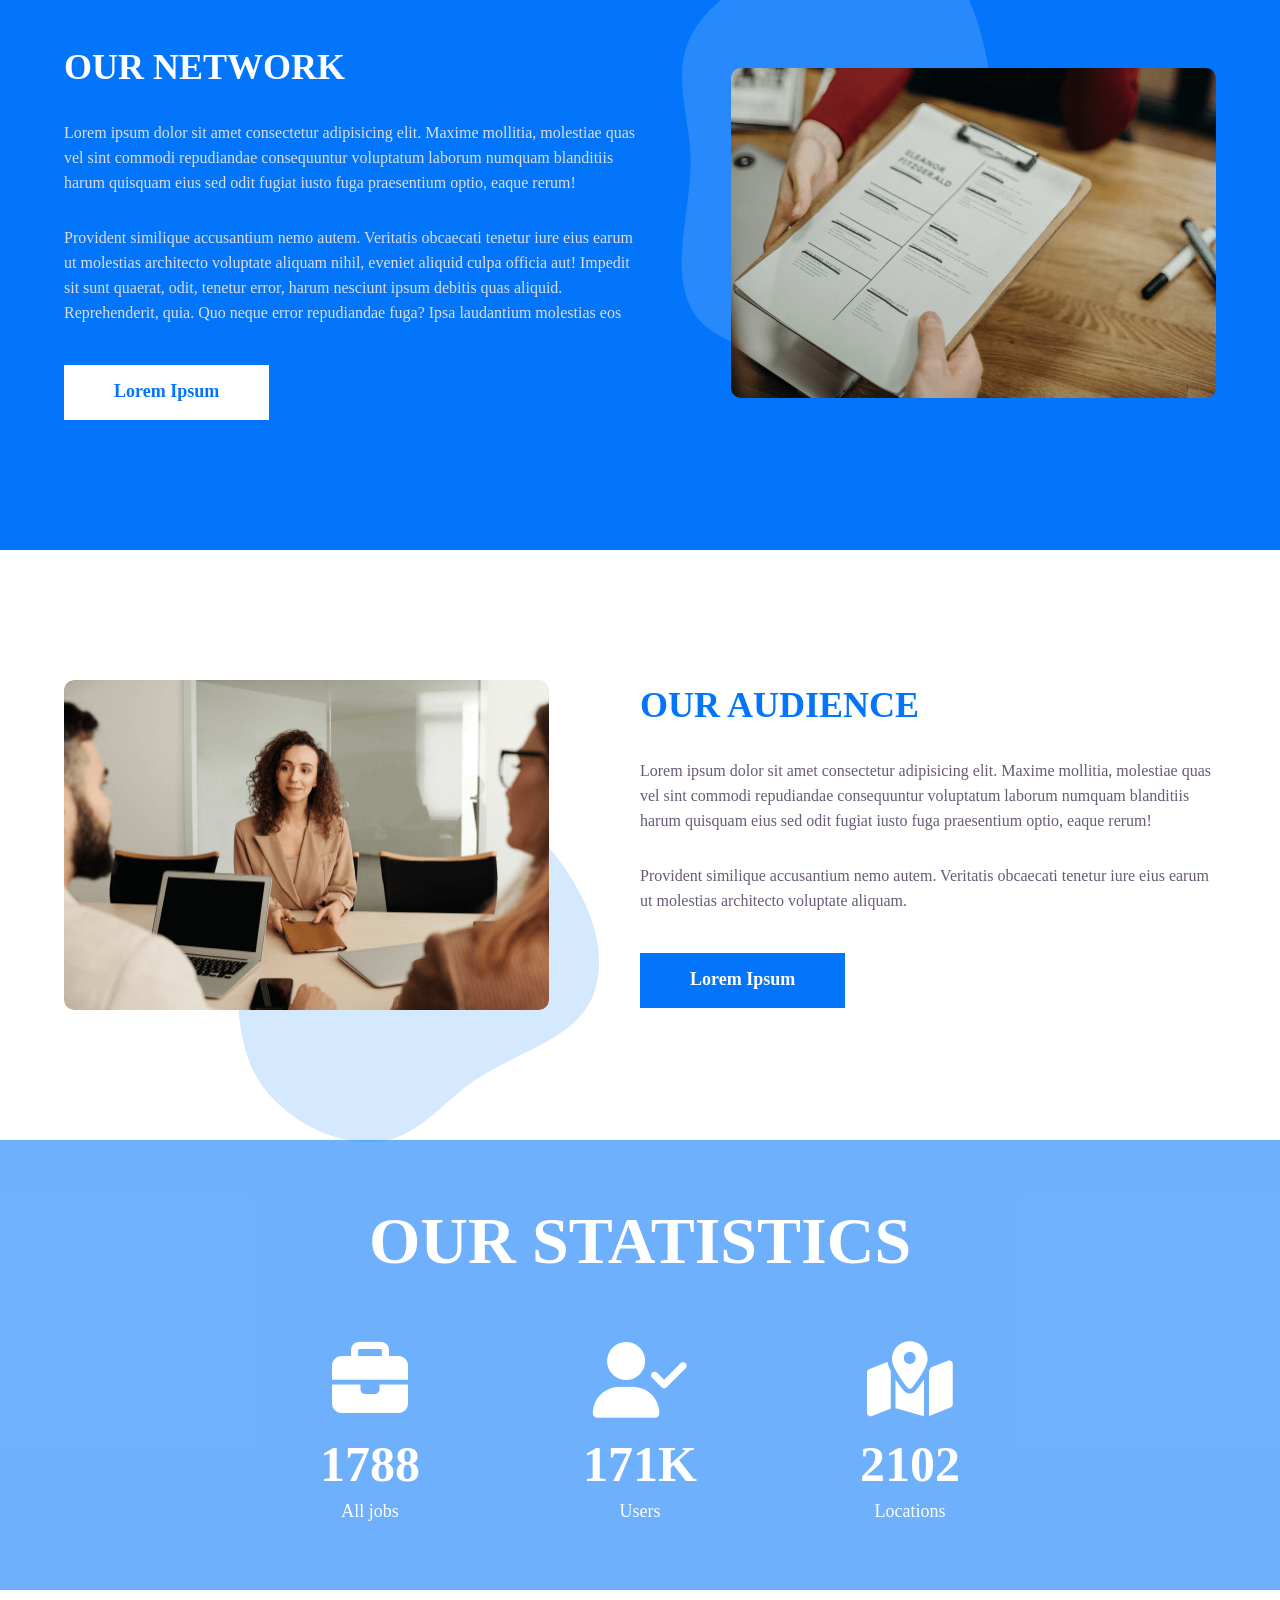
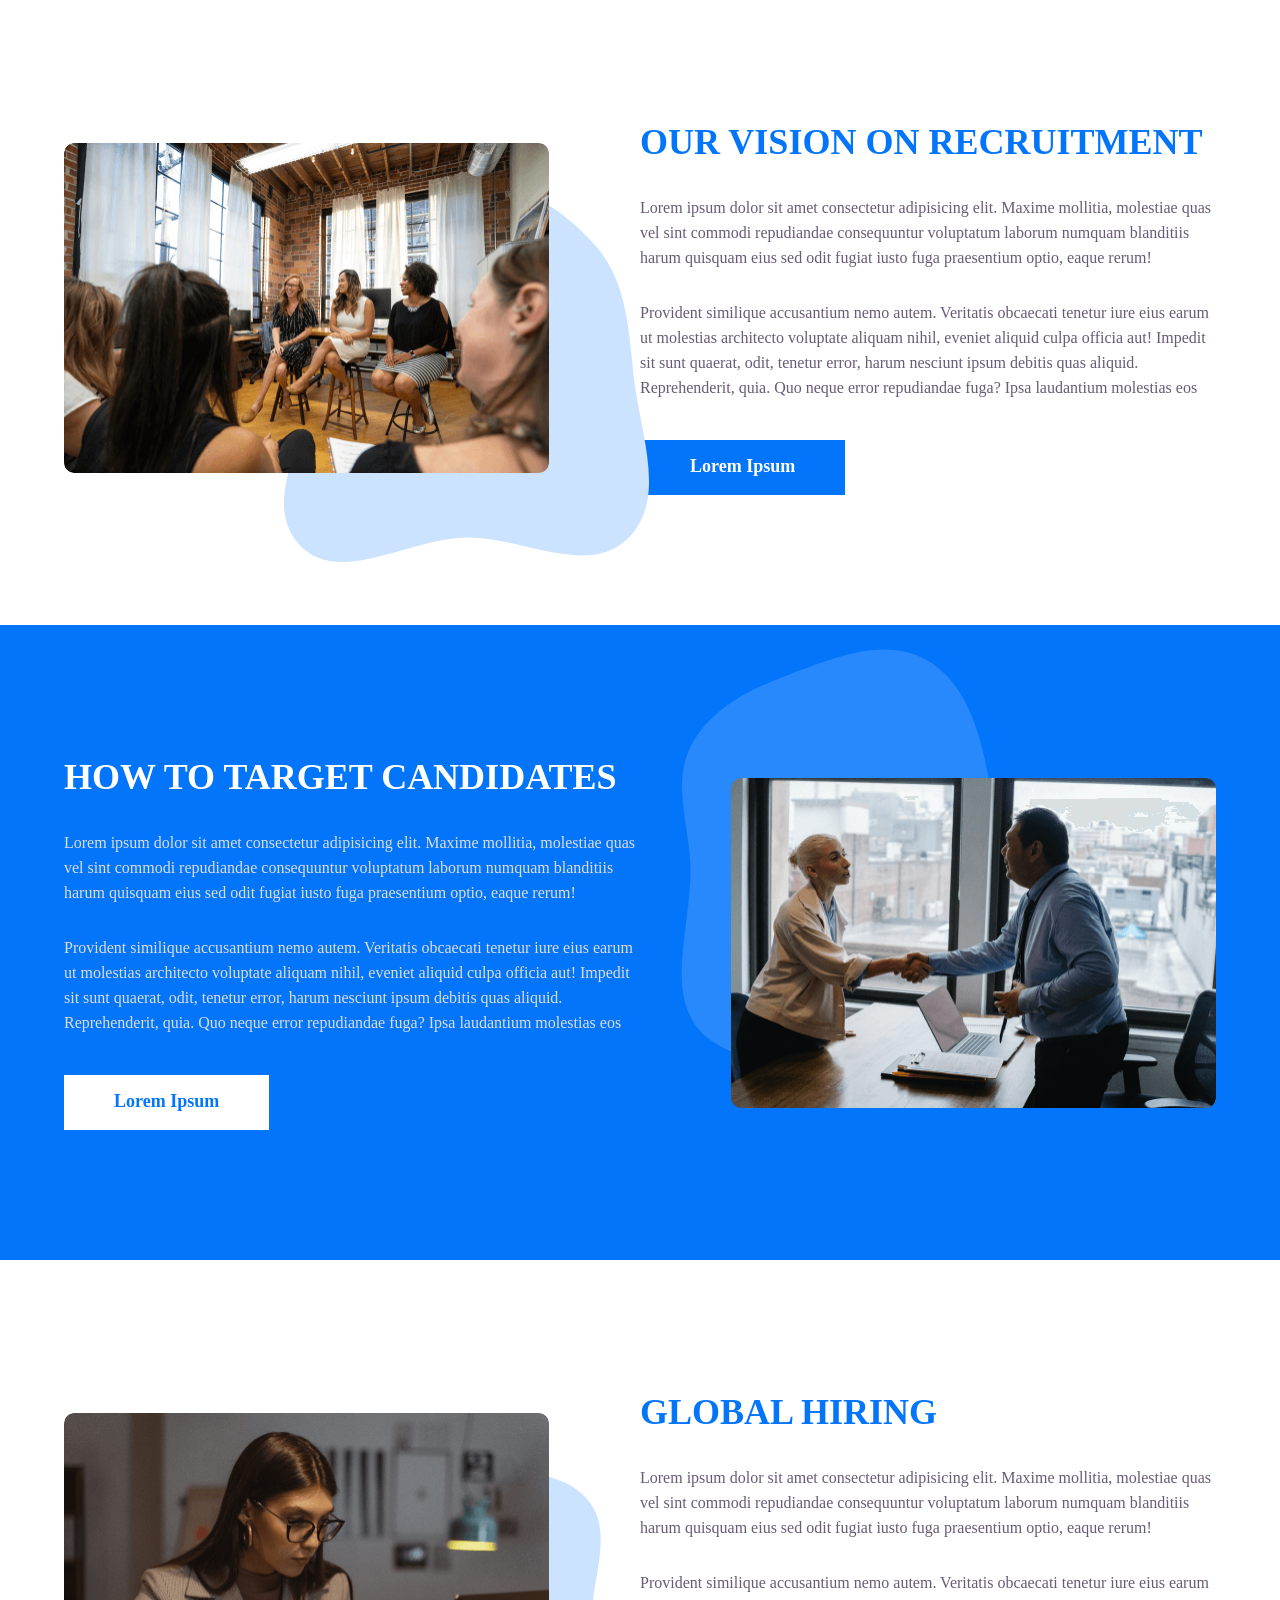
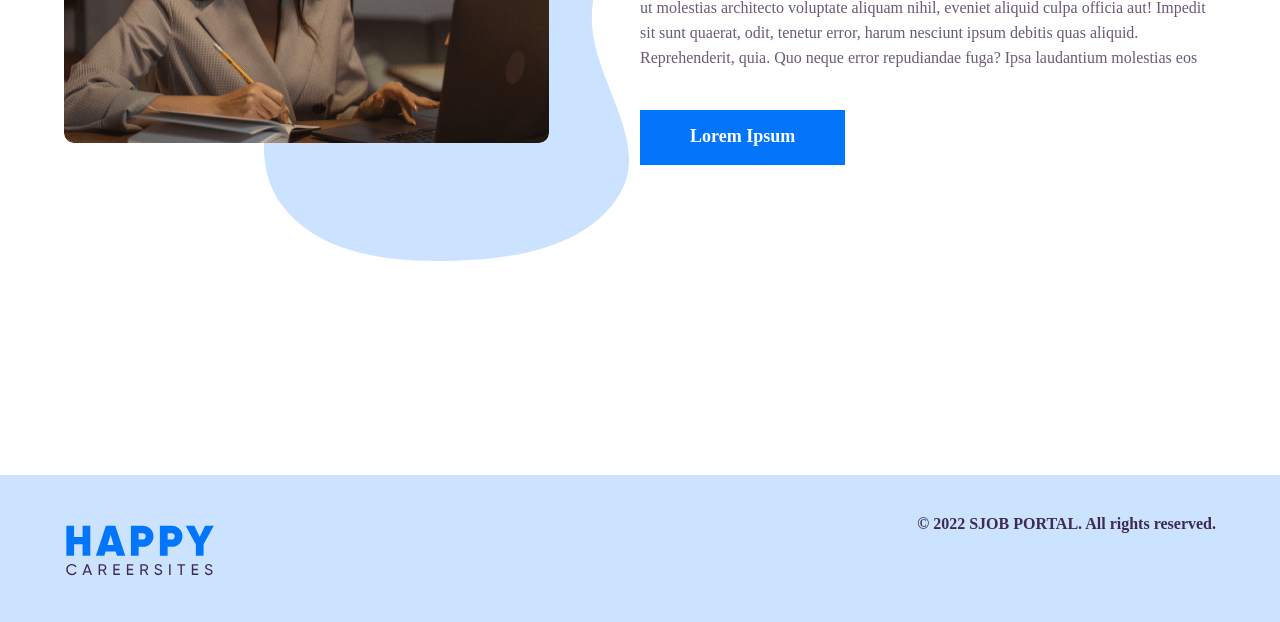
==== commit 76519e26: "23" ====
--- a/index.html
+++ b/index.html
@@ -5,388 +5,330 @@
     <meta charset="UTF-8">
     <meta http-equiv="X-UA-Compatible" content="IE=edge">
     <meta name="viewport" content="width=device-width, initial-scale=1.0">
-    <link rel="preconnect" href="https://fonts.googleapis.com">
-    <link rel="preconnect" href="https://fonts.gstatic.com" crossorigin>
-    <link href="https://fonts.googleapis.com/css2?family=Quantico:wght@400;700&display=swap" rel="stylesheet">
-    <title>Nugen - Main Page</title>
-    <link rel="stylesheet" href="https://cdn.jsdelivr.net/npm/swiper@8/swiper-bundle.min.css" />
+    <title>SJOB PORTAL - Find a good new employee.</title>
+    <link rel="stylesheet" href="https://cdnjs.cloudflare.com/ajax/libs/font-awesome/6.1.1/css/all.min.css"
+        integrity="sha512-KfkfwYDsLkIlwQp6LFnl8zNdLGxu9YAA1QvwINks4PhcElQSvqcyVLLD9aMhXd13uQjoXtEKNosOWaZqXgel0g=="
+        crossorigin="anonymous" referrerpolicy="no-referrer" />
     <link rel="stylesheet" href="style/style.css">
 </head>
 
 <body>
-
-    <!-- MENU -->
-    <div class="menu">
-        <div class="container"></div>
-        <nav>
-            <ul>
-                <li class="firstLi"></li>
-                <li class="logotypeLink"><a href="#"><img class="logotype" src="images/logotype.png" alt="Logotype"></a>
-                </li>
-                <li class="menuLinks">
-                    <a href="#nmvc">NMVC</a>
-                    <a href="#plots">PLOTS</a>
-                    <a href="#roadmap">ROADMAP</a>
-                </li>
-            </ul>
-        </nav>
-    </div>
-
     <!-- HEADER -->
-
     <section class="header">
-        <div class="headerMask"></div>
-        <div class="container">
-            <div class="headerText">
-                <h1><span style="color: #7577F5;">The Next</span> Big Thing in the <span
-                        style="color: #F51F89;">Metaverse</span></h1>
-                <p><span style="color: #7577F5;">NUGEN</span> Metaverse has rolled out its 1/9 different environments to
-                    give you an out-of-the-world immersive experience. <span style="color: #F51F89;">Vegas City is our
-                        first phase!</span></p>
-            </div>
-        </div>
-    </section>
-
-    <!-- NMVC -->
-    <section class="nmvc" id="nmvc">
-        <div class="container">
-            <div class="siteTitle">
-                <p>lorem ipsum dolor sit</p>
-                <h1>What is NMVC?</h1>
-            </div>
-
-            <div class="nmvcContent">
-                <img src="images/nmvc.png" alt="nmvc">
-                <div class="nmvcText">
-                    <p class="nmvcText-1">NUGEN Metaverse Vegas City is a collection of parcels of LAND.
-                        This LAND is a finite, traversable, 3D virtual space within NMVC
-                        that is tokenized into NFT, having its smart contract on the
-                        robust X blockchain. </p>
-                    <p class="nmvcText-2">Each LAND is 16 meters by 16 meters,
-                        which is categorized as Basic and others as Exclusive. </p>
-                    <p class="nmvcText-3">These
-                        LANDs are segmented into parcels that are identified by
-                        Cartesian coordinates (X,Y).
+        <div class="navbar">
+            <div class="container">
+                <nav>
+                    <ul class="navbarList">
+                        <li class="navbarListLeft">
+                            <a href="/"><img class="logotype" src="images/logotype.svg" alt="Logotype"></a>
+                            <div class="language">
+                                <img class="languageFlag" src="images/uk_flag.png" alt="FLag">
+                                <p>English</p>
+                                <img src="images/down.svg" alt="Down">
+
+                                <div class="languageList" style="display: block;">
+                                    <div class="languageListItem">
+                                        <img class="languageFlag" src="images/uk_flag.png" alt="Flag">
+                                        <p>English</p>
+                                    </div>
+                                    <div class="languageListItem">
+                                        <img class="languageFlag" src="images/nt_flag.png" alt="Flag">
+                                        <p>Netherlands</p>
+                                    </div>
+                                    <div class="languageListItem">
+                                        <img class="languageFlag" src="images/ge_flag.png" alt="Flag">
+                                        <p>Germany</p>
+                                    </div>
+                                    <div class="languageListItem">
+                                        <img class="languageFlag" src="images/pl_flag.png" alt="Flag">
+                                        <p>Poland</p>
+                                    </div>
+                                    <div class="languageListItem">
+                                        <img class="languageFlag" src="images/ua_flag.png" alt="Flag">
+                                        <p>Ukraine</p>
+                                    </div>
+                                </div>
+                            </div>
+                        </li>
+                        <li>
+                            <ul class="navbarLinks">
+                                <li><a class="navbarLink" href="#">Menu Link</a></li>
+                                <li><a class="navbarLink" href="#">Menu Link 2</a></li>
+                                <li><a class="navbarLink" href="#">Menu Link 3</a></li>
+                                <li><a class="navbarLink" href="#">Menu Link 4</a></li>
+                            </ul>
+                        </li>
+                        <li class="navbarLinkCart">
+                            <a href="#">
+                                <p>Cart</p>
+                                <i class="fa-solid fa-cart-shopping"></i>
+                            </a>
+                            <!-- CART -->
+                            <div class="cart" style="display: block;">
+                                <img class="cartTop" src="images/cartTop.svg" alt="cart Top">
+                                <div class="cartItems">
+                                    <div class="cartItem">
+                                        <div>
+                                            <p class="cartItemTitle">Package 1</p>
+                                            <p class="cartItemPrice">12 months - €30 - <span>20% discount</span></p>
+                                        </div>
+                                        <div class="cartItemDelete">
+                                            <i class="fa-solid fa-circle-xmark"></i>
+                                        </div>
+                                    </div>
+                                    <div class="cartItem">
+                                        <div>
+                                            <p class="cartItemTitle">Package 1</p>
+                                            <p class="cartItemPrice">12 months - €30 - <span>20% discount</span></p>
+                                        </div>
+                                        <div class="cartItemDelete">
+                                            <i class="fa-solid fa-circle-xmark"></i>
+                                        </div>
+                                    </div>
+                                    <div class="cartItem">
+                                        <div>
+                                            <p class="cartItemTitle">Package 1</p>
+                                            <p class="cartItemPrice">12 months - €30 - <span>20% discount</span></p>
+                                        </div>
+                                        <div class="cartItemDelete">
+                                            <i class="fa-solid fa-circle-xmark"></i>
+                                        </div>
+                                    </div>
+                                    <div class="cartTotal">
+                                        <p>Total: <span>€135</span></p>
+                                    </div>
+                                    <div class="cartButtons">
+                                        <button class="buttonBusket">Complete order</button>
+                                        <button class="whiteBusket">View all your items</button>
+                                    </div>
+                                </div>
+                            </div>
+                            <!-- CART END -->
+                        </li>
+                    </ul>
+                </nav>
+            </div>
+        </div>
+        <div class="container">
+            <div class="headerContent">
+                <div class="headerContentLeft">
+                    <h1>Find a good new employee.</h1>
+                    <p>Lorem ipsum dolor sit amet consectetur adipisicing elit. Maxime mollitia, molestiae quas vel sint
+                        commodi repudiandae consequuntur voluptatum laborum numquam blanditiis harum quisquam eius sed
+                        odit fugiat iusto fuga.</p>
+                    <p>Provident similique accusantium nemo autem. Veritatis obcaecati tenetur iure eius earum ut
+                        molestias architecto voluptate aliquam nihil.</p>
+                    <button class="blueButton buttonHeader">Post a vacancy</button>
+                </div>
+                <img class="headerImage" src="images/headerImage.png" alt="Header Image">
+            </div>
+        </div>
+    </section>
+
+
+    <!-- INFO -->
+
+    <section class="info">
+        <div class="container">
+            <h1>Lorem Ipsum dolor sit</h1>
+            <div class="infoContent">
+                <div class="infoItem">
+                    <p class="infoItemTitle">Create for free</p>
+                    <p class="infoTitleDesc">Lorem ipsum dolor sit amet consectetur adipisicing elit. Maxime mollitia,
+                        molestiae quas vel sint commodi repudiandae consequuntur voluptatum laborum numquam blanditiis.
                     </p>
-                </div>
-            </div>
-        </div>
-    </section>
-
-    <!-- PLOT -->
-
-    <section class="plot" id="plots">
-        <div class="container">
-            <div class="siteTitle">
-                <p>lorem ipsum dolor sit</p>
-                <h1>Plot Variants?</h1>
-            </div>
-            <div class="plotContent">
-                <div class="plotTable">
-                    <table>
-                        <tbody>
-                            <tr>
-                                <td>S.No&nbsp;</td>
-                                <td>&nbsp;Plot Name</td>
-                                <td>&nbsp;Plot Size</td>
-                                <td>&nbsp;No. of Plots</td>
-                                <td>&nbsp;Caption</td>
-                            </tr>
-                            <tr>
-                                <td>&nbsp;1</td>
-                                <td>&nbsp;Basic</td>
-                                <td>&nbsp;16x16 merets</td>
-                                <td>&nbsp;5495</td>
-                                <td>&nbsp;A plot to create s Small Game</td>
-                            </tr>
-                            <tr>
-                                <td>&nbsp;2</td>
-                                <td>&nbsp;Medium</td>
-                                <td>&nbsp;32x32 Meters</td>
-                                <td>&nbsp;2495</td>
-                                <td>&nbsp;A plot to create a Shop</td>
-                            </tr>
-                            <tr style="height: 22.2695px;">
-                                <td style="height: 22.2695px;">3</td>
-                                <td style="height: 22.2695px;">&nbsp;Large</td>
-                                <td style="height: 22.2695px;">&nbsp;64x64 Meters</td>
-                                <td style="height: 22.2695px;">&nbsp;1295</td>
-                                <td style="height: 22.2695px;">&nbsp;A plot to create a Shopping Mall</td>
-                            </tr>
-                            <tr>
-                                <td>4</td>
-                                <td>&nbsp;Epic</td>
-                                <td>&nbsp;128X128 Meters</td>
-                                <td>&nbsp;695</td>
-                                <td>&nbsp;A plot to create a Shopping Mall</td>
-                            </tr>
-                        </tbody>
-                    </table>
-                    <button class="plotButton">GET YOUR LAND</button>
-                </div>
-                <img class="plotImage" src="images/plotImage.png" alt="plot">
-            </div>
-        </div>
-    </section>
-
-    <!-- WORLD -->
-
-    <section class="world">
-        <div class="worldContent">
-            <div class="worldsSliderWrapper" style="transform: translateX(-0px);">
-                <div class="sliderItem sliderTextBlock">
-                    <p class="sliderText sliderText_1">Diverse Worlds in </p>
-                    <p class="sliderText sliderText_2">NUGEN Metaverse</p>
-                </div>
-                <div class="sliderItem">
-                    <div class="sliderItemBlock">
-                        <p class="sliderItemTitle">Vegas City</p>
-                        <p class="sliderItemText">NUGEN will roll out a virtual Vegas city where users can
-                            shop, play, party, live, date, and what else? An ideal
-                            metaverse to create, experience, and monetize their content
-                            and applications to earn a splendid passive income.</p>
-                    </div>
-                </div>
-                <div class="sliderItem">
-                    <div class="sliderItemBlock">
-                        <p class="sliderItemTitle">Vegas City</p>
-                        <p class="sliderItemText">NUGEN will roll out a virtual Vegas city where users can
-                            shop, play, party, live, date, and what else? An ideal
-                            metaverse to create, experience, and monetize their content
-                            and applications to earn a splendid passive income.</p>
-                    </div>
-                </div>
-                <div class="sliderItem">
-                    <div class="sliderItemBlock">
-                        <p class="sliderItemTitle">Vegas City</p>
-                        <p class="sliderItemText">NUGEN will roll out a virtual Vegas city where users can
-                            shop, play, party, live, date, and what else? An ideal
-                            metaverse to create, experience, and monetize their content
-                            and applications to earn a splendid passive income.</p>
-                    </div>
-                </div>
-            </div>
-        </div>
-    </section>
-
-    <!-- SPECIAL -->
-    <section class="special">
-        <div class="particles-js" id="particles-js"></div>
-
-        <div class="specialContent">
-            <div class="container">
-                <div class="siteTitle">
-                    <p>lorem ipsum dolor sit</p>
-                    <h1>What’s Special About NMVC?</h1>
-                </div>
-
-                <div class="specialBody">
-                    <p class="specialBodyText">NUGEN Metaverse Vegas City is one of the early adopters of
-                        metaverse that strives to provide you with a world-class
-                        immersive virtual world experience. We also bring in the
-                        cutting-edge technology of NFTs to make your time, efforts,
-                        and content lucrative</p>
-                </div>
-
-                <div class="specialCards">
-                    <div class="specialCard spCardActive specialCard-01">
-                        <p class="specialCardNumber">01</p>
-                        <p class="specialCardText">Purchase a plot and conceive
-                            your own brand-new ecosystem.</p>
-                        <div class="specialCardLineWrapper">
-                            <div class="specialCardLine"></div>
-                        </div>
-                    </div>
-                    <div class="specialCard specialCard-02">
-                        <p class="specialCardNumber">02</p>
-                        <p class="specialCardText">Get access to a plethora of
-                            entertainment zones.</p>
-                        <div class="specialCardLineWrapper">
-                            <div class="specialCardLine"></div>
-                        </div>
-                    </div>
-                    <div class="specialCard specialCard-03">
-                        <p class="specialCardNumber">03</p>
-                        <p class="specialCardText">Interactive and impressive
-                            user interface.</p>
-                        <div class="specialCardLineWrapper">
-                            <div class="specialCardLine"></div>
-                        </div>
-                    </div>
-                    <div class="specialCard specialCard-04">
-                        <p class="specialCardNumber">04</p>
-                        <p class="specialCardText">Gain free access to rewards
-                            and airdrops.</p>
-                        <div class="specialCardLineWrapper">
-                            <div class="specialCardLine"></div>
-                        </div>
-                    </div>
-                </div>
-            </div>
-        </div>
-    </section>
-
-    <!-- QUOTE -->
-
-    <section class="quote">
-        <div class="container">
-            <div class="quoteText">
-                <div class="quoteTextTitle">
-                    <p class="quoteTitle-1">Own. Create. Monetize. Earn. Play</p>
-                    <p class="quoteTitle-2">- All Under One Roof</p>
-                </div>
-                <p class="quoteTextBottom">Sign Up NMVC today!</p>
-            </div>
-        </div>
-    </section>
-
-    <!-- LIFE -->
-
-    <section class="life">
-        <div class="particles-js" id="particles-js-2"></div>
-
-        <div class="specialContent">
-            <div class="container">
-                <div class="siteTitle">
-                    <p>lorem ipsum dolor sit</p>
-                    <h1>Giving Life to Your Fantasy World</h1>
-                </div>
-
-
-                <div class="lifeContent">
-                    <p class="lifeText">NMVC is meticulously crafted to give life to your imaginary
-                        world that you dream of every night. Catch a glimpse of the
-                        diverse entertainment zones available on the platform. </p>
-                    <div class="lifeImage">
-                        <img src="images/lifeImage.png" alt="Image">
-                        <p>Shopping Malls</p>
-                    </div>
-                </div>
-            </div>
-        </div>
-    </section>
-
-    <!-- GAME -->
-
-    <section class="game">
-        <div class="container">
-            <div class="gameWrapper">
-                <div class="gameSlider">
-                    <div class="swiper">
-                        <div class="swiper-wrapper">
-                            <div class="swiper-slide"><img src="images/slide_1.png" alt="Slider Image"></div>
-                            <div class="swiper-slide"><img src="images/slide_2.png" alt="Slider Image"></div>
-                            <div class="swiper-slide"><img src="images/slide_3.png" alt="Slider Image"></div>
-                            <div class="swiper-slide"><img src="images/slide_1.png" alt="Slider Image"></div>
-                            <div class="swiper-slide"><img src="images/slide_2.png" alt="Slider Image"></div>
-                            <div class="swiper-slide"><img src="images/slide_3.png" alt="Slider Image"></div>
-                        </div>
-                    </div>
-                </div>
-            </div>
-        </div>
-    </section>
-
-    <!-- GOLD -->
-
-    <section class="gold">
-        <div class="container">
-            <div class="goldHeader">
-                <img src="images/GoldImage.png" alt="Image">
-                <div class="goldHeaderText">
-                    <h1>Gold Membership</h1>
-                    <p>Gold Membership is a privileged pass that you can have in
-                        NMVC. It is a one-time purchase that provides you with the
-                        following perks. </p>
-                </div>
-            </div>
-
-            <div class="goldList">
-                <div class="goldListItem gold-item-1">
-                    <p class="goldListNumber">01</p>
-                    <p class="goldListText">A car NFT will be given as a gift
-                        that can be all over our metaverse. </p>
-                </div>
-                <div class="goldListItem gold-item-2">
-                    <p class="goldListNumber">02</p>
-                    <p class="goldListText">Increased backpack storage.</p>
-                </div>
-                <div class="goldListItem gold-item-3">
-                    <p class="goldListNumber">03</p>
-                    <p class="goldListText">A discount of 10% on the
-                        purchase of any event tickets. </p>
-                </div>
-                <div class="goldListItem gold-item-4">
-                    <p class="goldListNumber">04</p>
-                    <p class="goldListText">A delicious pack of chocolates.</p>
-                </div>
-            </div>
-        </div>
-    </section>
-
-    <!-- STORES -->
-
-    <section class="stores">
-        <div class="particles-js" id="particles-js-3"></div>
-
-        <div class="specialContent">
-            <div class="container">
-                <div class="siteTitle">
-                    <h1>Virtual-Cum-Reality Stores</h1>
-                </div>
-
-                <div class="storesContent">
-                    <img src="images/stores.png" alt="Image">
-                    <div class="storesText">
-                        <p>The best part of NMVC is that we will have virtual stores on
-                            the game map in a few slots. It can either be a franchise or
-                            a new startup. This virtual store feature allows you to order
-                            the item in real time using their website. </p>
-                        <p>So if you order a coffee from Starbucks virtual store, it will
-                            be delivered in real time, provided you enter the right
-                            details. </p>
-                    </div>
-                </div>
-            </div>
-        </div>
-    </section>
-
-    <!-- STEPS -->
-
-    <section class="steps" id="roadmap">
-        <div class="container">
-            <div class="stepsContent">
-                <h1>Your Journey in NMVC</h1>
-
-                <div class="stepsList">
-                    <div class="stepsLeft">
-                        <p class="stepsNumber step-1">1</p>
-                        <div class="stepsText step-2"><p>Select gender, Avatar, or even make your
-                            own Avatar and dress it up to make it lit.</p></div>
-                        <p class="stepsNumber step-3">3</p>
-                    </div>
-                    <div class="stepsLine">
-                        <div class="stepsLineCenter"></div>
-                    </div>
-                    <div class="stepsRight">
-                        <div class="stepsText step-1"><p>You must complete the login
-                            through your wallet and e-mail.</p></div>
-                        <p class="stepsNumber step-2">2</p>
-                        <div class="stepsText step-3"><p>Arrive at a Hub area, basically 3 a spawning point.</p></div>
-                    </div>
-                </div>
-            </div>
-        </div>
-    </section>
-
-    <!-- CHEER -->
-
-    <section class="cheer"></section>
-
-    <script src="https://cdn.jsdelivr.net/npm/swiper@8/swiper-bundle.min.js"></script>
-    <script src="js/jquery-3.6.0.min.js"></script>
-    <script src="js/skroll.min.js"></script>
-    <script src="js/particles.min.js"></script>
+                    <p class="infoItemNumber">01</p>
+                </div>
+                <div class="infoItem">
+                    <p class="infoItemTitle">Create for free</p>
+                    <p class="infoTitleDesc">Lorem ipsum dolor sit amet consectetur adipisicing elit. Maxime mollitia,
+                        molestiae quas vel sint commodi repudiandae consequuntur voluptatum laborum numquam blanditiis.
+                    </p>
+                    <p class="infoItemNumber">02</p>
+                </div>
+                <div class="infoItem">
+                    <p class="infoItemTitle">Create for free</p>
+                    <p class="infoTitleDesc">Lorem ipsum dolor sit amet consectetur adipisicing elit. Maxime mollitia,
+                        molestiae quas vel sint commodi repudiandae consequuntur voluptatum laborum numquam blanditiis.
+                    </p>
+                    <p class="infoItemNumber">03</p>
+                </div>
+            </div>
+        </div>
+    </section>
+
+    <!-- NETWORK -->
+
+    <section class="blockSection network blueSection">
+        <div class="container">
+            <div class="blockWrapper">
+                <div class="blockText">
+                    <h1>Our network</h1>
+                    <p>Lorem ipsum dolor sit amet consectetur adipisicing elit. Maxime mollitia, molestiae quas vel sint
+                        commodi
+                        repudiandae consequuntur voluptatum laborum
+                        numquam blanditiis harum quisquam eius sed odit fugiat iusto fuga praesentium
+                        optio, eaque rerum! </p>
+                    <p>Provident similique accusantium nemo autem. Veritatis
+                        obcaecati tenetur iure eius earum ut molestias architecto voluptate aliquam
+                        nihil, eveniet aliquid culpa officia aut! Impedit sit sunt quaerat, odit,
+                        tenetur error, harum nesciunt ipsum debitis quas aliquid. Reprehenderit,
+                        quia. Quo neque error repudiandae fuga? Ipsa laudantium molestias eos </p>
+                    <a href="#"><button class="blueButton whiteButton">Lorem Ipsum</button></a>
+                </div>
+                <div class="blockImage">
+                    <img class="blockPicture" src="images/network.png" alt="Image">
+                    <img class="networkBuble" src="images/networkBuble.svg" alt="Buble">
+                </div>
+            </div>
+
+        </div>
+
+    </section>
+
+    <!-- AUDIENCE -->
+
+    <section class="blockSection audience whiteSection">
+        <div class="container">
+            <div class="blockWrapper revert">
+                <div class="blockText">
+                    <h1>Our audience</h1>
+                    <p>Lorem ipsum dolor sit amet consectetur adipisicing elit. Maxime mollitia, molestiae quas vel sint
+                        commodi
+                        repudiandae consequuntur voluptatum laborum
+                        numquam blanditiis harum quisquam eius sed odit fugiat iusto fuga praesentium
+                        optio, eaque rerum! </p>
+                    <p>Provident similique accusantium nemo autem. Veritatis
+                        obcaecati tenetur iure eius earum ut molestias architecto voluptate aliquam.</p>
+                    <a href="#"><button class="blueButton">Lorem Ipsum</button></a>
+                </div>
+                <div class="blockImage">
+                    <img class="blockPicture" src="images/recruitment.png" alt="Image">
+                    <img class="audienceBuble" src="images/audienceBuble.svg" alt="Buble">
+                </div>
+            </div>
+        </div>
+    </section>
+
+    <!-- STATS -->
+
+    <section class="stats">
+        <div class="statsMask"></div>
+        <div class="statsContainer">
+            <h1>Our Statistics</h1>
+            <div class="statsItems">
+                <div class="statsItem">
+                    <i class="fa-solid fa-briefcase"></i>
+                    <p class="statsItemTitle">1788</p>
+                    <p class="statsItemDesc">All jobs</p>
+                </div>
+                <div class="statsItem">
+                    <i class="fa-solid fa-user-check"></i>
+                    <p class="statsItemTitle">171K</p>
+                    <p class="statsItemDesc">Users</p>
+                </div>
+                <div class="statsItem">
+                    <i class="fa-solid fa-map-location-dot"></i>
+                    <p class="statsItemTitle">2102</p>
+                    <p class="statsItemDesc">Locations</p>
+                </div>
+            </div>
+        </div>
+    </section>
+
+    <!-- recruitment -->
+
+    <section class="blockSection recruitment whiteSection">
+        <div class="container">
+            <div class="blockWrapper revert">
+                <div class="blockText">
+                    <h1>Our vision on recruitment</h1>
+                    <p>Lorem ipsum dolor sit amet consectetur adipisicing elit. Maxime mollitia, molestiae quas vel sint
+                        commodi
+                        repudiandae consequuntur voluptatum laborum
+                        numquam blanditiis harum quisquam eius sed odit fugiat iusto fuga praesentium
+                        optio, eaque rerum! </p>
+                    <p>Provident similique accusantium nemo autem. Veritatis
+                        obcaecati tenetur iure eius earum ut molestias architecto voluptate aliquam
+                        nihil, eveniet aliquid culpa officia aut! Impedit sit sunt quaerat, odit,
+                        tenetur error, harum nesciunt ipsum debitis quas aliquid. Reprehenderit,
+                        quia. Quo neque error repudiandae fuga? Ipsa laudantium molestias eos </p>
+                    <a href="#"><button class="blueButton">Lorem Ipsum</button></a>
+                </div>
+                <div class="blockImage">
+                    <img class="blockPicture" src="images/audience.png" alt="Image">
+                    <img class="recruitmentBuble" src="images/recruitmentBuble.svg" alt="Buble">
+                </div>
+            </div>
+        </div>
+    </section>
+
+    <!-- TARGET -->
+
+    <section class="blockSection network blueSection">
+        <div class="container">
+            <div class="blockWrapper">
+                <div class="blockText">
+                    <h1>How to target candidates</h1>
+                    <p>Lorem ipsum dolor sit amet consectetur adipisicing elit. Maxime mollitia, molestiae quas vel sint
+                        commodi
+                        repudiandae consequuntur voluptatum laborum
+                        numquam blanditiis harum quisquam eius sed odit fugiat iusto fuga praesentium
+                        optio, eaque rerum! </p>
+                    <p>Provident similique accusantium nemo autem. Veritatis
+                        obcaecati tenetur iure eius earum ut molestias architecto voluptate aliquam
+                        nihil, eveniet aliquid culpa officia aut! Impedit sit sunt quaerat, odit,
+                        tenetur error, harum nesciunt ipsum debitis quas aliquid. Reprehenderit,
+                        quia. Quo neque error repudiandae fuga? Ipsa laudantium molestias eos </p>
+                    <a href="#"><button class="blueButton whiteButton">Lorem Ipsum</button></a>
+                </div>
+                <div class="blockImage">
+                    <img class="blockPicture" src="images/target.png" alt="Image">
+                    <img class="networkBuble" src="images/networkBuble.svg" alt="Buble">
+                </div>
+            </div>
+        </div>
+    </section>
+
+    <!-- Global hiring -->
+
+    <section class="blockSection hiring whiteSection">
+        <div class="container">
+            <div class="blockWrapper revert">
+                <div class="blockText">
+                    <h1>Global hiring</h1>
+                    <p>Lorem ipsum dolor sit amet consectetur adipisicing elit. Maxime mollitia, molestiae quas vel sint
+                        commodi
+                        repudiandae consequuntur voluptatum laborum
+                        numquam blanditiis harum quisquam eius sed odit fugiat iusto fuga praesentium
+                        optio, eaque rerum! </p>
+                    <p>Provident similique accusantium nemo autem. Veritatis
+                        obcaecati tenetur iure eius earum ut molestias architecto voluptate aliquam
+                        nihil, eveniet aliquid culpa officia aut! Impedit sit sunt quaerat, odit,
+                        tenetur error, harum nesciunt ipsum debitis quas aliquid. Reprehenderit,
+                        quia. Quo neque error repudiandae fuga? Ipsa laudantium molestias eos </p>
+                    <a href="#"><button class="blueButton">Lorem Ipsum</button></a>
+                </div>
+                <div class="blockImage">
+                    <img class="blockPicture" src="images/hiring.png" alt="Image">
+                    <img class="hiringBuble" src="images/hiringBuble.svg" alt="Buble">
+                </div>
+            </div>
+        </div>
+    </section>
+
+    <!-- FOOTER -->
+
+    <footer>
+        <div class="container">
+            <div class="footerWrapper">
+                <img src="images/logotype.svg" alt="Logotype">
+                <p>© 2022 SJOB PORTAL. All rights reserved.</p>
+            </div>
+
+        </div>
+    </footer>
+
     <script src="js/main.js"></script>
 </body>
 
--- a/style/style.css
+++ b/style/style.css
@@ -1,14 +1,58 @@
+/* FONTS & SETTINGS */
+
+@font-face {
+    font-family: 'Gilroy';
+    src: url('Gilroy-Regular.eot');
+    src: local('Gilroy-Medium'), local('Gilroy-Medium'),
+        url('../style/fonts/Gilroy-Medium.eot?#iefix') format('embedded-opentype'),
+        url('../style/fonts/Gilroy-Medium.woff2') format('woff2'),
+        url('../style/fonts/Gilroy-Medium.woff') format('woff'),
+        url('../style/fonts/Gilroy-Medium.ttf') format('truetype');
+    font-weight: 500;
+    font-style: normal;
+}
+
+@font-face {
+    font-family: 'Gilroy';
+    src: url('Gilroy-Bold.eot');
+    src: local('Gilroy-Bold'), local('Gilroy-Bold'),
+        url('../style/fonts/Gilroy-Bold.eot?#iefix') format('embedded-opentype'),
+        url('../style/fonts/Gilroy-Bold.woff2') format('woff2'),
+        url('../style/fonts/Gilroy-Bold.woff') format('woff'),
+        url('../style/fonts/Gilroy-Bold.ttf') format('truetype');
+    font-weight: 700;
+    font-style: normal;
+}
+
+@font-face {
+    font-family: 'Gilroy';
+    src: url('Gilroy-Black.eot');
+    src: local('Gilroy-Black'), local('Gilroy-Black'),
+        url('../style/fonts/Gilroy-Black.eot?#iefix') format('embedded-opentype'),
+        url('../style/fonts/Gilroy-Black.woff2') format('woff2'),
+        url('../style/fonts/Gilroy-Black.woff') format('woff'),
+        url('../style/fonts/Gilroy-Black.ttf') format('truetype');
+    font-weight: 900;
+    font-style: normal;
+}
+
+/* CART & LANGUAGE HIDE */
+
+.languageList {
+    display: none;
+}
+
+.mbMenu {
+    display: none;
+}
+
 * {
-    font-family: 'Quantico', sans-serif;
-    font-weight: bold;
     box-sizing: border-box;
     padding: 0;
     margin: 0;
-}
-
-a {
-    text-decoration: none;
-    color: white;
+    font-family: 'Gilroy';
+    font-weight: 700;
+    color: #3F2B4F;
 }
 
 ul,
@@ -16,1142 +60,1781 @@
     list-style-type: none;
 }
 
+button {
+    outline: none;
+    border: none;
+}
+
+:root {
+    --BlueColor: #0375FA;
+}
+
 .container {
-    max-width: 1600px;
+    width: 1240px;
+    margin: 0 auto;
+}
+
+/* HEADER */
+
+.hamburger {
+    display: none;
+}
+
+.header {
+    height: 100vh;
+    background: #F4F9FF;
+}
+
+.navbar {
+    padding-top: 15px;
+    padding-bottom: 25px;
+    background: #F4F9FF;
+}
+
+.navbar ul {
+    display: flex;
+    justify-content: space-between;
+}
+
+.logotype {
+    width: 150px;
+}
+
+.language {
+    display: flex;
+    align-items: center;
+    font-weight: 600;
+    font-size: 16px;
+    line-height: 20px;
+    color: #3F2B4F;
+}
+
+.languageFlag {
+    margin-right: 12px;
+}
+
+.language p {
+    margin-right: 12px;
+}
+
+.navbarList {
+    display: flex;
+    align-items: center;
+}
+
+.navbarListLeft {
+    display: flex;
+}
+
+.language {
+    margin-left: 50px;
+    cursor: pointer;
+    position: relative;
+}
+
+.languageList {
+    top: 30px;
+    left: -20px;
+    position: absolute;
+    width: auto;
+    height: auto;
+    padding: 20px;
+    padding-top: 10px;
+    background: white;
+    box-shadow: 0px 0px 14px rgba(0, 0, 0, 0.10);
+    border-radius: 10px;
+    display: none;
+}
+
+.languageListItem {
+    display: flex;
+    align-items: center;
+    margin-top: 10px;
+}
+
+.languageListItem img {
+    margin-right: 12px;
+    width: 24px;
+    height: 14px;
+}
+
+.navbarLink {
+    font-family: 'Gilroy';
+    font-style: normal;
+    font-weight: 700;
+    font-size: 16px;
+    line-height: 20px;
+    color: #3F2B4F;
+    text-decoration: none;
+    border-bottom: 2px solid transparent;
+    transition: 0.3s;
+    padding-bottom: 5px;
+}
+
+.navbarLink:hover {
+    border-bottom: 2px solid #0375FA;
+    color: #0375FA;
+}
+
+.navbarLinks {
+    position: relative;
+}
+
+.navbarLinks li {
+    margin-right: 30px;
+}
+
+.navbarLinkCart a {
+    display: flex;
+    align-items: center;
+    text-decoration: none;
+}
+
+.navbarLinkCart p {
+    font-family: 'Gilroy';
+    font-style: normal;
+    font-weight: 800;
+    font-size: 16px;
+    line-height: 20px;
+    color: #0375FA;
+    margin-right: 10px;
+}
+
+.navbarLinkCart i {
+    color: #0375FA;
+}
+
+.headerContent h1 {
+    font-family: 'Gilroy';
+    font-style: normal;
+    font-weight: 900;
+    font-size: 56px;
+    line-height: 71px;
+    color: #0375FA;
+    width: 600px;
+}
+
+.headerContentLeft {
+    width: 640px;
+}
+
+.headerContent {
+    margin-top: 100px;
+}
+
+.headerContent p {
+    margin-top: 20px;
+    line-height: 25px;
+}
+
+.blueButton {
+    padding: 16px 50px;
+    background: #0375FA;
+    color: white;
+    cursor: pointer;
+    font-size: 22px;
+    transition: 0.3s;
+    border-bottom: 2px solid transparent;
+}
+
+.blueButton:hover {
+    background: transparent;
+    color: #0375FA;
+    border-bottom: 2px solid #0375FA;
+}
+
+.buttonHeader {
+    margin-top: 30px;
+}
+
+.headerImage {
+    width: 40%;
+    max-width: 440px;
+}
+
+.headerContent {
+    display: flex;
+    justify-content: space-between;
+    align-items: center;
+}
+
+/* INFO */
+
+.info {
+    padding-top: 100px;
+    padding-bottom: 100px;
+}
+
+.info h1 {
+    font-family: 'Gilroy';
+    font-style: normal;
+    font-weight: 900;
+    font-size: 36px;
+    line-height: 45px;
+    text-transform: uppercase;
+    color: #0375FA;
+}
+
+.infoContent {
+    margin-top: 70px;
+    display: grid;
+    gap: 70px;
+    grid-template-columns: repeat(3, 1fr);
+}
+
+.infoItem {
+    height: 300px;
+    box-shadow: 0px 0px 29px rgba(0, 0, 0, 0.11);
+    border-radius: 5px;
+    padding: 30px;
+    position: relative;
+}
+
+.infoItemTitle {
+    font-family: 'Gilroy';
+    font-style: normal;
+    font-weight: 900;
+    font-size: 24px;
+    line-height: 30px;
+    text-transform: uppercase;
+    color: #0375FA;
+}
+
+.infoTitleDesc {
+    font-family: 'Gilroy';
+    font-style: normal;
+    font-weight: 600;
+    font-size: 16px;
+    line-height: 25px;
+    color: #3F2B4F;
+    margin-top: 10px;
+}
+
+.infoItemNumber {
+    position: absolute;
+    right: 20px;
+    bottom: 0px;
+    color: rgba(63, 43, 79, 0.1);
+    font-family: 'Gilroy';
+    font-style: normal;
+    font-weight: 900;
+    font-size: 96px;
+    line-height: 134px;
+}
+
+.blueSection {
+    background: #0375FA;
+}
+
+.blueSection p {
+    color: white;
+}
+
+.blueSection h1 {
+    color: white;
+}
+
+.blockSection {
+    padding-top: 130px;
+    padding-bottom: 130px;
+}
+
+.blockText {
+    max-width: 614px;
+    width: 50%;
+}
+
+.blockText p {
+    margin-top: 30px;
+    font-family: 'Gilroy';
+    font-style: normal;
+    font-weight: 500;
+    font-size: 16px;
+    line-height: 25px;
+    color: #DDDDDD;
+}
+
+.blockText h1 {
+    font-family: 'Gilroy';
+    font-style: normal;
+    font-weight: 900;
+    font-size: 36px;
+    line-height: 45px;
+    text-transform: uppercase;
+    color: #FFFFFF;
+}
+
+.whiteButton {
+    background: white;
+    color: #0375FA;
+    font-size: 18px;
+}
+
+.whiteButton:hover {
+    border-bottom: 2px solid white;
+    color: white;
+}
+
+.blockText button {
+    margin-top: 40px;
+}
+
+.blockWrapper {
+    display: flex;
+    justify-content: space-between;
+    align-items: center;
+}
+
+.blockImage {
+    width: 485px;
+    height: 330px;
+    border-radius: 10px;
+    position: relative;
+}
+
+.networkBuble {
+    position: absolute;
+    left: -50px;
+    bottom: 50px;
+    z-index: 0;
+}
+
+.blockPicture {
+    position: relative;
+    z-index: 99;
     width: 100%;
+    height: 100%;
+    border-radius: 10px;
+}
+
+.whiteSection p {
+    color: rgba(63, 43, 79, 0.78);
+}
+
+.whiteSection h1 {
+    color: #0375FA;
+}
+
+.blockText .blueButton {
+    font-size: 18px;
+}
+
+.revert {
+    display: flex;
+    flex-direction: row-reverse;
+}
+
+/* AUDIENCE */
+
+.audienceBuble {
+    position: absolute;
+    right: -50px;
+    top: 60px;
+}
+
+/* STATS */
+
+.statsContainer {
+    max-width: 100%;
+    width: 50%;
     margin: 0 auto;
 }
 
-section {
-    padding-top: 110px;
-    padding-bottom: 110px;
-}
-
-body {
-    overflow-x: hidden;
-}
-
-.scrollDisabled {
-    overflow: hidden;
-}
-
-/* MENU */
-
-.menu {
+.stats {
+    height: 450px;
+    background-image: url(../images/statsImage.png);
+    background-attachment: fixed;
+    background-position: center;
+    background-repeat: no-repeat;
+    background-size: cover;
+    position: relative;
+    padding-top: 60px;
+    padding-bottom: 60px;
+}
+
+.statsMask {
+    width: 100%;
+    height: 100%;
+    background: rgba(3, 117, 250, 0.57);
+    position: absolute;
+    left: 0;
+    top: 0;
+}
+
+.statsContainer {
+    position: relative;
+    z-index: 99;
+}
+
+.statsContainer {
+    text-align: center;
+}
+
+.statsItems {
+    margin-top: 60px;
+    display: flex;
+    max-width: 1000px;
+    justify-content: space-between;
+    align-items: center;
+}
+
+.statsItem i {
+    font-size: 76px;
+    color: white;
+}
+
+.statsItemTitle {
+    font-family: 'Gilroy';
+    font-style: normal;
+    font-weight: 700;
+    font-size: 50px;
+    line-height: 62px;
+    margin-top: 15px;
+    margin-bottom: 5px;
+    color: #FFFFFF;
+}
+
+.statsItemDesc {
+    font-family: 'Gilroy';
+    font-style: normal;
+    font-weight: 400;
+    font-size: 18px;
+    line-height: 22px;
+    color: #FFFFFF;
+}
+
+.stats h1 {
+    font-family: 'Gilroy';
+    font-style: normal;
+    font-weight: 700;
+    font-size: 66px;
+    line-height: 82px;
+    text-transform: uppercase;
+    color: #FFFFFF;
+
+}
+
+.recruitmentBuble {
+    position: absolute;
+    right: -100px;
+    top: 40px;
+}
+
+/* HIRING */
+
+.hiringBuble {
+    position: absolute;
+    right: -80px;
+    top: 60px;
+}
+
+.footerWrapper {
+    display: flex;
+    justify-content: space-between;
+}
+
+footer {
+    padding-top: 40px;
+    padding-bottom: 40px;
+    background: #CBE3FE;
+    /* NEW */
+    position: relative;
+    top: 20vh;
+}
+
+footer p {
+    color: #3F2B4F;
+}
+
+/* CART */
+
+.cart {
+    background: #FFFFFF;
+    box-shadow: 0px 0px 21px rgba(0, 0, 0, 0.25);
+    border-radius: 15px;
+    height: auto;
+    padding: 20px;
+    width: 350px;
+    position: absolute;
+    right: 0;
+    top: 40px;
+}
+
+.navbarLinkCart {
+    position: relative;
+}
+
+.cartItemTitle {
+    font-family: 'Gilroy';
+    font-style: normal;
+    font-weight: 800;
+    font-size: 20px !important;
+    line-height: 30px;
+    color: #0375FA;
+    margin-bottom: 5px;
+
+}
+
+.packHeader i {
+    display: none;
+}
+
+.checkmarkVisible {
+    display: block !important;
+}
+
+.cartItemPrice {
+    font-weight: 800 !important;
+    font-size: 14px !important;
+    line-height: 22px;
+    color: #92869B !important;
+}
+
+.cartItem {
+    border-bottom: 2px solid #CBE3FE;
     padding-top: 10px;
     padding-bottom: 10px;
-    width: 100%;
+    display: flex;
+    justify-content: space-between;
+    align-items: center;
+}
+
+.cartItemDelete {
+    cursor: pointer;
+}
+
+.cartTotal p {
+    font-weight: 800 !important;
+    font-size: 24px !important;
+    line-height: 40px !important;
+    color: #92869B !important;
+    margin-top: 10px;
+}
+
+.cartTotal span {
+    color: #92869B !important;
+}
+
+.buttonBusket {
+    width: 50%;
+    background: #0375FA;
+    color: white;
+    height: 40px;
+    cursor: pointer;
+    font-size: 14px;
+    transition: 0.3s;
+    border-bottom: 2px solid transparent;
+}
+
+.buttonBusket:hover {
+    border-bottom: 2px solid #0375FA;
+    background: white;
+    color: #0375FA;
+}
+
+.whiteBusket {
     background: transparent;
-    position: fixed;
+    width: 50%;
+    cursor: pointer;
+    color: #0375FA;
+}
+
+.cartButtons {
+    display: flex;
+    justify-content: space-between;
+    margin-top: 10px;
+}
+
+.cartTop {
+    position: absolute;
+    z-index: 9;
     top: 0;
-    left: 0;
-    z-index: 999;
-    transition: 0.3s;
-}
-.menuFixed {
-    background: #e1f7ff !important;
-    padding-top: 20px !important;
-}
-.menuFixed a {
-    color: #181B2E;
-}
-.logotype {
-    width: 200px;
-}
-
-.menu ul {
-    display: flex;
-    align-items: center;
-}
-
-.logotypeLink {
-    justify-content: center;
-}
-
-.menuLinks {
-    justify-content: end;
-}
-
-.menu li {
-    width: 33%;
-    text-align: center;
-}
-
-.menuLinks a {
-    font-size: 22px;
-    transition: 0.3s;
-    margin-right: 80px;
-}
-
-.menuLinks a:hover {
-    color: #F51F89
-}
-
-
-
-/* HEADER */
-
-.header {
-    width: 100vw;
-    height: 100vh;
-    background-image: url('../images/header__image.png');
-    background-size: cover;
-}
-
-.header h1 {
-    font-size: 128px;
-    line-height: 132px;
-    width: 890px;
-
-    color: white;
-}
-
-.headerMask {
-    background: linear-gradient(98.32deg, rgba(24, 27, 46, 0.78) 6.04%, rgba(24, 27, 46, 0) 72.87%);
-    width: 100%;
-    height: 100%;
-    position: absolute;
-    top: 0;
-    left: 0;
-}
-
-.header p {
+    left: 50%;
+}
+
+
+/* PRICE PAGE */
+
+.headerPage {
+    background: white;
+}
+
+.headerPage {
+    height: auto;
+    box-sizing: border-box;
+}
+
+
+.cartItemPrice span {
+    font-weight: 900;
+    color: #92869B;
+}
+
+.pageHeader h1 {
+    font-family: 'Gilroy';
+    font-weight: 800;
+    font-size: 56px;
+    line-height: 70px;
+    text-transform: uppercase;
+    color: #0375FA;
+    max-width: 540px;
+}
+
+.pageHeader p {
+    font-family: 'Gilroy';
+    font-weight: 600;
+    font-size: 16px;
+    line-height: 20px;
+    max-width: 540px;
+    color: rgba(63, 43, 79, 0.78);
+    margin-top: 10px;
+}
+
+.package {
+    margin-top: 20px;
+    padding-bottom: 100px;
+}
+
+.packList {
+    grid-template-columns: repeat(3, 1fr);
+    display: grid;
+    gap: 40px;
+}
+
+.packItem {
+    padding: 20px;
+    height: auto;
+    box-shadow: 0px 0px 17px rgba(0, 0, 0, 0.15);
+    border-radius: 5px;
+}
+
+.packHeader i {
+    font-size: 26px;
+    color: #0375FA;
+}
+
+.packHeader {
+    display: flex;
+    justify-content: space-between;
+}
+
+.packHeader p {
     font-weight: 700;
     font-size: 26px;
-    line-height: 136.5%;
-    color: white;
+    line-height: 32px;
+    text-transform: uppercase;
+    color: #0375FA;
+}
+
+.packItem form {
+    display: grid;
+}
+
+.packFormItem input {
+    margin-right: 15px;
+}
+
+.packFormItem label {
+    font-family: 'Gilroy';
+    font-style: normal;
+    font-weight: 600;
+    font-size: 16px;
+    line-height: 17px;
+    color: rgba(63, 43, 79, 0.57);
+}
+
+.packFormItem span {
+    color: #0375FA;
+}
+
+.packFormItem {
+    display: flex;
+    align-items: center;
+    margin-top: 10px;
+}
+
+.activeLabel {
+    color: #0375FA !important;
+}
+
+.packIncludedTitle {
+    font-weight: 700;
+    font-size: 16px;
+    line-height: 17px;
+    text-transform: uppercase;
+    color: #0375FA;
+    margin-top: 30px;
+}
+
+.packIncludedItems {
+    display: flex;
+    justify-content: start;
+    flex-wrap: wrap;
+}
+
+.packIncludedItems a {
+    margin-right: 20px;
+    color: #92869B;
+    margin-top: 10px;
+    text-decoration: none;
+}
+
+.packDescription {
+    width: 100%;
+    font-weight: 700;
+    font-size: 14px;
+    line-height: 148.3%;
+    color: #3F2B4F;
     margin-top: 20px;
-    max-width: 1024px;
-    position: relative;
-
-}
-
-.headerText {
-    position: relative;
-    top: 140px;
-}
-
-/* NMVC */
-
-.siteTitle p {
-    font-weight: 700;
-    font-size: 20px;
-    line-height: 136.5%;
-    text-transform: lowercase;
-    color: rgba(24, 27, 46, 0.57);
-    opacity: 0.7;
-}
-
-.siteTitle h1 {
-    font-weight: 700;
-    font-size: 56px;
-    line-height: 136.5%;
-    color: #181B2E;
-    max-width: 550px;
-}
-
-.nmvc {
-    background-image: url('../images/siteBG.png');
-    max-height: 960px;
-}
-
-.nmvcContent img {
-    width: 550px;
-}
-
-.nmvcText {
-    max-width: 675px;
-    width: 100%;
-}
-
-.nmvcText p {
-    font-size: 20px;
-    line-height: 136.5%;
-    color: #1E1E1E;
-    margin-bottom: 30px;
-}
-
-.nmvcContent {
+}
+
+.packPagination {
+    display: flex;
+    font-size: 24px;
+    justify-content: space-between;
+    width: 230px;
+    align-items: center;
+    margin: 0 auto;
+    margin-top: 50px;
+    cursor: pointer;
+}
+
+.packPagination i {
+    color: #92869B;
+    transition: 0.3s;
+}
+
+.packPagination p {
+    transition: 0.3s;
+    color: #92869B;
+}
+
+.packPagination p:hover {
+    color: #3F2B4F;
+}
+
+.packPagination i:hover {
+    color: #3F2B4F;
+}
+
+.pageHeader {
+    padding-top: 50px;
+    padding-bottom: 50px;
+}
+
+.cartItemPrice {
+    font-weight: 500 !important;
+}
+
+/* SHOPPING PAGE */
+
+.shoppingList {
+    padding-bottom: 50px;
+}
+
+.shoppingItem {
+    box-shadow: 0px 0px 13px rgba(0, 0, 0, 0.15);
+    border-radius: 15px;
+    background: white;
+    padding: 15px 35px;
     display: flex;
     justify-content: space-between;
     align-items: center;
 }
 
-/* PLOT */
-
-.plot {
-    background-image: url('../images/plotBG.png');
-    height: 820px;
-}
-
-.plot p {
-    color: white;
-}
-
-.plot h1 {
-    color: white;
-}
-
-.plotTable {
-    color: white;
-    font-size: 22px;
-}
-
-.plotTable tr {
-    height: 70px;
-}
-
-.plotTable td {
-    min-width: 150px;
-}
-
-.plotContent {
-    margin-top: 50px;
-}
-
-.plotButton {
-    padding: 12px 45px;
-    box-sizing: border-box;
-    color: #1E1E1E;
-    background: #02FAFD;
-    border: 2px solid #02FAFD;
+.shoppingItemOpen {
+    height: auto;
+}
+
+.shoppingItemVisible {
+    display: flex;
+    justify-content: space-between;
+    align-items: center;
+}
+
+.shoppingItem {
+    display: block;
+}
+
+.shoppingItem i {
+    font-size: 24px;
+    color: #0375FA;
     cursor: pointer;
-    margin-top: 30px;
-    border-radius: 15px;
-    transition: 0.3s;
-    font-size: 22px;
-}
-
-.plotButton:hover {
-    background: transparent;
-    color: #02FAFD;
-}
-
-.plotImage {
-    width: 430px;
-}
-
-.plotContent {
-    display: flex;
-    justify-content: space-between;
-}
-
-
-/* WORLD */
-
-.world {
-    background-image: url('../images/siteBG.png');
-    height: 960px;
-}
-
-.worldContent {
-    position: relative;
-    left: 160px;
-    top: 200px;
-}
-
-.sliderText {
+}
+
+.shoppingItemClick {
+    font-style: normal;
+    font-weight: 500;
+    font-size: 12px;
+    line-height: 15px;
+    color: rgba(146, 134, 155, 0.59);
+    cursor: pointer;
+    margin-top: 10px;
+}
+
+.shoppingItemClick span {
     font-weight: 700;
-    font-size: 106px;
-    line-height: 166.5%;
-    color: #181B2E;
-}
-
-.sliderText_2 {
-    position: relative;
-    left: 200px;
-}
-.sliderItem {
-    margin-right: 50px;
-}
-.sliderItemBlock {
-    width: 600px;
-    height: 200px;
-    background: linear-gradient(96.22deg, #DBD5EC 0%, #B0D1E7 99.59%);
-    border-radius: 20px;
-    padding: 40px;
-    box-sizing: border-box;
-    padding-top: 20px;
-}
-
-.sliderItemTitle {
-    font-style: normal;
+}
+
+.shoppingItemTitle {
     font-weight: 700;
     font-size: 26px;
-    line-height: 136.5%;
-    color: #7577F5;
-    margin-bottom: 10px;
-}
-
-.sliderItemText {
-    font-weight: 400;
+    line-height: 35px;
+    text-transform: uppercase;
+    color: #0375FA;
+}
+
+.shoppingItemDesc {
+    font-weight: 600;
+    font-size: 18px;
+    line-height: 22px;
+    color: #92869B;
+    margin-top: 5px;
+}
+
+.shoppingItemHidden {
+    display: none;
+}
+
+.shoppingItemOpen .shoppingItemHidden {
+    display: block;
+}
+
+.shoppingItem {
+    max-height: 120px;
+}
+
+.shoppingItemOpen {
+    max-height: max-content;
+}
+
+.shoppingItemDesc {
+    font-weight: 500;
+}
+
+.shoppingList {
+    display: grid;
+    gap: 40px;
+    grid-template-columns: repeat(2, 1fr);
+}
+
+.shoppingBlue {
+    padding: 12px 45px;
+    background: #0375FA;
+    color: white;
+    border-bottom: 2px solid transparent;
+    cursor: pointer;
+    transition: 0.3s;
+    font-size: 18px;
+}
+
+.shoppingBlue:hover {
+    background: transparent;
+    color: #0375FA;
+    border-bottom: 2px solid #0375FA;
+}
+
+.shoppingButtons {
+    margin-bottom: 40px;
+}
+
+.shoppingWhite {
+    padding: 12px 45px;
+    background: white;
+    color: #0375FA;
+    border-bottom: 2px solid transparent;
+    cursor: pointer;
+    transition: 0.3s;
+    font-size: 18px;
+}
+
+/* CHECKOUT */
+
+.checkout {
+    padding-bottom: 50px;
+}
+
+.checkoutCompany p {
+    font-weight: 800;
+    font-size: 20px;
+    line-height: 141.5%;
+    color: #0375FA;
+    margin-bottom: 20px;
+}
+
+.checkoutCompany div {
+    width: 640px;
+    display: grid;
+    grid-template-columns: repeat(2, 1fr);
+    gap: 25px;
+}
+
+.checkoutInput {
+    border-radius: 5px;
+    height: 40px;
+    color: #92869B;
+    border: 1px solid #92869B;
+    padding-left: 10px;
+    outline: none;
+}
+
+.checkoutInput:focus {
+    color: #0375FA;
+    border: 1px solid #0375FA;
+}
+
+.checkoutInput:focus::placeholder {
+    color: #0375FA;
+}
+
+.checkoutPayment {
+    display: block !important;
+    margin-top: 40px;
+}
+
+.paymentMethod {
+    display: flex !important;
+    align-items: center;
+    margin-bottom: 5px;
+}
+
+.paymentMethod label {
+    color: #92869B;
+    font-weight: 800;
+}
+
+.labelChecked {
+    color: #0375FA !important;
+}
+
+.checkoutButton {
+    margin-top: 30px;
+    padding: 8px 47px;
+    font-size: 18px;
+}
+
+.checkoutInfo {
+    display: flex;
+    justify-content: space-between;
+
+}
+
+.checkoutSelected {
+    width: 320px;
+}
+
+.checkoutSelected>p {
+    font-weight: 800;
+    font-size: 20px;
+    color: #0375FA;
+    margin-bottom: 20px;
+}
+
+.checkoutItem div {
+    display: flex;
+    justify-content: space-between;
+}
+
+.checkoutItem div p {
     font-size: 16px;
-    line-height: 136.5%;
-    color: #1E1E1E;
-}
-
-.worldsSliderWrapper {
-    display: flex;
-    align-items: center;
+}
+
+.checkoutItemDesc {
+    font-weight: 500;
+    font-size: 16px !important;
+    font-weight: 500 !important;
+    color: #92869B !important;
+}
+
+.checkoutItemDesc span {
+    color: #92869B;
+}
+
+.checkoutItemDesc span {
+    font-weight: 800;
+}
+
+.checkoutItem>div>p {
+    font-weight: 800;
+    color: #0375FA;
+    margin-bottom: 5px;
+}
+
+.checkoutItem {
+    margin-bottom: 20px;
+}
+
+
+.checkoutSelectedButton {
+    width: 100%;
+    height: 45px;
+    background: #0375FA;
+    font-weight: 800;
+    color: white;
+    cursor: pointer;
+    font-size: 18px;
     transition: 0.3s;
-}
-
-.sliderTextBlock {
-    min-width: 70%;
-}
-
-/* SPECIAL */
-
-.special {
-    height: 880px;
-    padding-top: 0;
-    padding-bottom: 0;
-}
-
-.particles-js {
+    border-bottom: 2px solid transparent;
+}
+
+.checkoutSelectedButton:hover {
+    border-bottom: 2px solid #0375FA;
+    background: transparent;
+    color: #0375FA;
+}
+
+.checkoutLine {
+    height: 1px;
+    background: #92869B;
+    border: none;
     width: 100%;
-    height: 100%;
-    background: #B0D1E7;
-    pointer-events: none;
-    transition: 0.3s;
-
-}
-
-.specialContent {
-    position: absolute;
-    left: 0;
-    top: 125px;
-    width: 100%;
-}
-
-.special {
-    position: relative;
-    z-index: 99;
-
-}
-
-.special p {
-    color: white;
-}
-
-.special h1 {
-    color: white;
-}
-
-.specialBodyText {
-    max-width: 1100px;
-    font-size: 24px;
-    margin-top: 60px;
-}
-
-.specialCard {
-    max-width: 350px;
-}
-
-.specialCardNumber {
-    font-weight: 700;
-    font-size: 56px;
-    line-height: 136.5%;
-    color: #181B2E;
-}
-
-.specialCardText {
-    font-size: 20px;
-    line-height: 136.5%;
-    color: #1E1E1E;
-}
-
-.specialCards {
-    display: flex;
-    justify-content: space-between;
-    margin-top: 150px;
-}
-
-.specialCardLineWrapper {
-    height: 6px;
-    background: white;
-    width: 100%;
-    margin-top: 30px;
-}
-
-.specialCard {
-    opacity: 0.6;
-    transition: 0.3s;
-    transition-timing-function: cubic-bezier(1, 0.01, 0.31, 0.98)
-}
-
-.specialCardLine {
-    height: 6px;
-    background: #F51F89;
-    width: 0;
-}
-
-.spCardActive {
-    opacity: 1;
-}
-
-.specialCardLine {
-    transition-timing-function: cubic-bezier(1, 0.01, 0.31, 0.98);
-    transition: 0.7s;
-}
-
-.spCardActive .specialCardLine {
-    width: 100%;
-}
-
-
-/*  QUOTE*/
-
-.quote {
-    background-image: url('../images/quoteBG.png');
-    height: 840px;
-    width: 100%;
-}
-
-.quoteText {
-    text-align: center;
-    color: white;
-}
-
-.quoteTextTitle {
-    font-weight: 700;
-    font-size: 66px;
-    line-height: 136.5%;
-    text-align: center;
-    color: #FFFFFF;
-    margin-top: 200px;
-}
-
-.quoteTextBottom {
-    font-weight: 400;
-    font-size: 30px;
-    line-height: 136.5%;
-    text-align: center;
-    color: #FFFFFF;
-    margin-top: 40px;
-}
-
-/* LIFE */
-
-
-.life {
-    height: 880px;
-    padding-top: 0;
-    padding-bottom: 0;
-    position: relative;
-}
-
-.life p {
-    color: white;
-}
-
-.life h1 {
-    color: white;
-}
-
-.lifeImage {
-    max-width: 450px;
-}
-
-.lifeContent {
+    margin-top: 15px;
+    margin-bottom: 15px;
+}
+
+.checkoutBottom {
     display: flex;
     justify-content: space-between;
     align-items: center;
+}
+
+.checkoutBottom p {
+    font-weight: 700;
+    font-size: 16px;
+    line-height: 141.5%;
+    color: #0375FA;
+}
+
+.checkoutTotal {
+
+    font-weight: 700 !important;
+    font-size: 16px;
+    line-height: 141.5%;
+    color: #92869B !important;
+}
+
+.cartEmptyTitle {
+    font-style: normal;
+    font-weight: 700 !important;
+    font-size: 24px !important;
+    line-height: 35px !important;
+    color: #3F2B4F !important;
+}
+
+.cartEmptyDesc {
+    font-style: normal;
+    font-weight: 500 !important;
+    font-size: 12px !important;
+    line-height: 22px !important;
+    color: #92869B !important;
+
+}
+
+.cartEmptyLine {
+    border: none;
+    width: 100%;
+    height: 2px;
+    background: #CBE3FE;
+    margin-top: 10px;
+    margin-bottom: 10px;
+
+}
+
+/* MEDIA */
+
+@media (max-width: 1280px) {
+    .packList {
+        grid-template-columns: repeat(2, 1fr);
+        gap: 40px;
+    }
+
+    .container {
+        width: 90%;
+    }
+}
+
+@media (max-width: 1100px) {
+    .checkoutInfo {
+        display: flex;
+        flex-direction: column-reverse;
+        flex-wrap: wrap;
+    }
+
+    .checkoutSelected {
+        width: 100%;
+        margin: 0 auto;
+    }
+
+    .checkoutCompany {
+        width: 100%;
+        margin: 0 auto;
+        margin-top: 50px;
+    }
+
+    .checkoutCompany div {
+        width: 100%;
+    }
+}
+
+@media (max-width: 1024px) {
+    .header {
+        height: 70vh;
+    }
+
+    .infoContent {
+        gap: 30px;
+    }
+
+    .blockImage {
+        width: 385px;
+        height: 270px;
+    }
+
+    .statsContainer {
+        width: 70%;
+    }
+
+    .audienceBuble {
+        width: 70%;
+    }
+
+    .recruitmentBuble {
+        width: 70%;
+        right: -40px;
+    }
+
+    .networkBuble {
+        width: 70%;
+    }
+
+    .hiringBuble {
+        width: 70%;
+        right: -40px;
+    }
+
+    .headerPage {
+        height: auto;
+    }
+}
+
+@media (max-width: 768px) {
+    .navbarLinks {
+        display: none !important;
+    }
+
+    .headerContent {
+        flex-direction: column-reverse;
+        flex-wrap: wrap;
+    }
+
+    .headerImage {
+        width: 100%;
+    }
+
+    .header {
+        height: auto;
+        padding-bottom: 50px;
+    }
+
+    .headerContent {
+        margin-top: 50px;
+    }
+
+    .headerImage {
+        width: 50%;
+        margin-bottom: 50px;
+    }
+
+    .infoContent {
+        grid-template-columns: repeat(2, 1fr);
+    }
+
+    .blockWrapper {
+        display: block;
+    }
+
+    .blockText {
+        width: 90%;
+    }
+
+    .blockSection {
+        padding-top: 60px;
+        padding-bottom: 60px;
+    }
+
+    .blockImage {
+        width: 100%;
+        height: auto;
+        margin: 0 auto;
+        margin-top: 50px;
+    }
+
+    .recruitmentBuble {
+        top: 0px;
+    }
+
+    .hiringBuble {
+        top: 0px;
+    }
+}
+
+@media (max-width: 768px) {
+    .headerContentLeft {
+        width: 100%;
+    }
+
+    .info {
+        padding-top: 50px;
+        padding-bottom: 50px;
+    }
+
+    .infoContent {
+        grid-template-columns: repeat(1, 1fr);
+    }
+
+    .blockText h1 {
+        font-size: 32px;
+    }
+
+    .stats h1 {
+        font-size: 46px;
+    }
+
+    .statsContainer {
+        width: 90%;
+    }
+}
+
+@media (max-width: 600px) {
+    .packList {
+        grid-template-columns: repeat(1, 1fr);
+        gap: 40px;
+    }
+    .hamburger-inner,
+    .hamburger-inner::before,
+    .hamburger-inner::after {
+        background-color: var(--BlueColor);
+    }
+
+    .shoppingList {
+        gap: 20px;
+        grid-template-columns: repeat(1, 1fr);
+    }
+
+    .header {
+        padding-bottom: 25px;
+    }
+    .hamburger {
+        display: block;
+    }
+    .navbarButton {
+        display: none;
+    }
+
+    .mbMenu {
+        display: block;
+        width: 100vw;
+        height: 100vh;
+        background: white;
+        position: fixed;
+        left: -100%;
+        top: 0;
+        transition: 0.7s;
+        z-index: 999999999;
+    }
+
+    .mbMenuContainer {
+        width: 90%;
+        margin: 0 auto;
+        padding-top: 20px;
+    }
+    .mbMenuContainer li {
+        width: 100%;
+        text-align: center;
+        margin-bottom: 70px;
+    }
+    .mbMenuContainer ul {
+        display: block;
+    }
+    .navbarMbButton {
+        display: block;
+    }
+    .navbarMbButton button {
+        font-size: 28px !important;
+        padding: 15px 35px !important;
+    }
+    .navbarLink {
+        font-size: 28px;
+    }
+    .mbMenuClose {
+        display: flex;
+        justify-content: end;
+    }
+
+    .menuVisible {
+        left: 0 !important;
+    }
+}
+
+@media (max-width: 551px) {
+    .footerWrapper {
+        display: block;
+        text-align: center;
+    }
+
+    .footerWrapper img {
+        margin-bottom: 20px;
+    }
+
+    .shoppingBlue {
+        width: 100%;
+        height: 50px;
+    }
+
+    .shoppingWhite {
+        width: 100%;
+        margin-top: 20px;
+    }
+}
+
+@media (max-width: 490px) {
+    .logotype {
+        width: 120px;
+    }
+
+    .language {
+        margin-left: 20px;
+    }
+
+    .headerImage {
+        width: 80%;
+    }
+
+    .footerWrapper {
+        display: block;
+        text-align: center;
+    }
+
+    .footerWrapper img {
+        margin-bottom: 20px;
+    }
+
+    .headerContent h1 {
+        font-size: 52px;
+        width: 100%;
+    }
+
+    .info h1 {
+        font-size: 30px;
+    }
+
+    .blockText {
+        width: 100%;
+    }
+
+    .checkoutCompany div {
+        grid-template-columns: repeat(1, 1fr);
+        gap: 15px;
+    }
+}
+
+@media (max-width: 430px) {
+    .statsItem i {
+        font-size: 40px;
+    }
+
+    .statsItemTitle {
+        font-size: 42px;
+    }
+}
+
+@media (max-width: 414px) {
+    .hiringBuble {
+        display: none;
+    }
+
+    .networkBuble {
+        display: none;
+    }
+
+    .recruitmentBuble {
+        display: none;
+    }
+
+    .audienceBuble {
+        display: none;
+    }
+
+    .networkBuble {
+        display: none;
+    }
+
+    .stats h1 {
+        font-size: 36px;
+    }
+
+    .headerContent h1 {
+        font-size: 42px;
+        width: 100%;
+    }
+}
+
+.languageList {
+    display: none !important;
+}
+
+/* NEW PAGES */
+
+.navbarButton .blueButton {
+    padding: 10px 25px;
+    font-size: 16px;
+}
+
+.landingHeaderBoxes>div {
+    width: 60%;
+    height: auto;
+    padding: 30px;
+}
+
+.landBoxTop {
+    font-family: 'Gilroy';
+    font-style: normal;
+    font-weight: 600;
+    font-size: 14px;
+    line-height: 136.5%;
+    letter-spacing: -0.02em;
+    color: #3F2B4F;
+}
+
+.landBoxTitle {
+    font-family: 'Gilroy';
+    font-style: normal;
+    font-weight: 400;
+    font-size: 38px;
+    line-height: 143%;
+    letter-spacing: -0.02em;
+    color: #3F2B4F;
+    width: 100%;
     margin-top: 100px;
-}
-
-.lifeText {
-    max-width: 730px;
+    margin-bottom: 70px;
+}
+
+.landBoxTitle span {
+    font-weight: 700;
+}
+
+.landingHeaderBoxes {
+    margin-top: 50px;
+}
+
+.landBoxSubtitle {
     font-weight: 400;
-    font-size: 26px;
-    line-height: 136.5%;
-    color: #1E1E1E;
-
-}
-
-.lifeImage p {
-    margin-top: 35px;
-    font-size: 38px;
-    line-height: 136.5%;
-    color: white;
-}
-
-/* GAME */
-
-.game {
-    background-image: url('../images/gameBG.png');
-    height: 860px;
-    padding-top: 0;
-    padding-bottom: 0;
-    position: relative;
-}
-
-.swiper {
-    height: 860px;
-}
-
-.swiper-slide {
-    position: relative;
-    top: 233px;
-}
-
-.gameWrapper {
-    display: flex;
-    justify-content: end;
-}
-
-/* GOLD */
-
-.gold {
-    background-image: url('../images/siteBG-2.png');
-    height: 850px;
-}
-
-.goldHeader {
+}
+
+.landBoxSubtitle span {
+    font-weight: 700;
+}
+
+.landingHeaderBoxes {
     display: flex;
     justify-content: space-between;
 }
 
-.goldHeaderText {
-    max-width: 670px;
-}
-
-.goldHeaderText h1 {
-    font-style: normal;
-    font-weight: 700;
-    font-size: 56px;
-    line-height: 136.5%;
-    color: #1E1E1E;
-}
-
-.goldHeaderText p {
-    font-style: normal;
-    font-weight: 400;
-    font-size: 24px;
-    line-height: 136.5%;
-    color: #1E1E1E;
-    margin-top: 30px;
-}
-
-.goldList {
+.colorBox {
+    background: #ECF4FF;
+    width: 50% !important;
+}
+
+.landButtonBox {
+    font-size: 16px;
+    padding: 15px 25px;
+    margin-top: 40px;
+}
+
+.labelsList {
     display: grid;
     grid-template-columns: repeat(4, 1fr);
     gap: 20px;
+}
+
+.landHeaderLabels {
     margin-top: 150px;
 }
 
-.goldListNumber {
+.labelItem {
+    width: auto;
+    height: 180px;
+    border: 1px solid rgba(3, 117, 250, 0.45);
+    text-align: center;
+}
+
+.labelItem img {
+    position: absolute;
+    left: 0;
+    right: 0;
+    top: 0;
+    bottom: 0;
+    margin: auto;
+}
+
+.labelItem {
+    position: relative;
+}
+
+.landHeader {
+    height: auto;
+    padding-bottom: 150px;
+}
+
+.landFooter {
+    top: 0;
+}
+
+.landFooter .container {
+    display: flex;
+    justify-content: space-between;
+    align-items: center;
+}
+
+.checkLabels {
     font-style: normal;
     font-weight: 700;
-    font-size: 66px;
+    font-size: 22px;
     line-height: 136.5%;
-    color: #181B2E;
-}
-
-.goldListText {
-    font-style: normal;
-    font-weight: 700;
-    font-size: 24px;
-    line-height: 136.5%;
-    color: #1E1E1E;
-}
-
-/* STORES */
-
-.stores {
-    height: 880px;
-    padding-top: 0;
-    padding-bottom: 0;
+    letter-spacing: -0.02em;
+    text-decoration-line: underline;
+    color: #3F2B4F;
+    top: 70px;
     position: relative;
 }
 
-.stores p {
-    color: white;
-}
-
-.stores h1 {
-    color: white;
-}
-
-.storesContent {
-    display: flex;
-    justify-content: space-between;
-    margin-top: 100px;
-    align-items: center;
-}
-
-.storesText {
-    max-width: 670px;
-}
-
-.storesText p {
-    margin-bottom: 20px;
-    font-style: normal;
-    font-weight: 400;
-    font-size: 24px;
-    line-height: 136.5%;
-}
-
-/* STEPS */
-
-.steps {
-    height: 850px;
-    background-image: url('../images/stepsBG.png');
-    background-size: cover;
-    color: white;
-}
-
-.stepsLine {
-    width: 5px;
-    background: white;
-    height: 500px;
-}
-
-.stepsList {
-    display: flex;
-    justify-content: space-between;
-}
-
-.stepsNumber {
-    font-style: normal;
-    font-weight: 700;
-    font-size: 96px;
-    line-height: 137px;
-    color: white;
-}
-
-.stepsText {
-    font-style: normal;
-    font-weight: 700;
-    font-size: 24px;
-    line-height: 34px;
-    color: #FFFFFF;
-}
-
-.stepsLeft {
-    text-align: right;
-    width: 40%;
-}
-.stepsList {
-    width: 80%;
-    margin: 0 auto;
-}
-.stepsRight {
-    text-align: left;
-    width: 40%;
-}
-
-.stepsContent h1 {
-    text-align: center;
-    font-style: normal;
-    font-weight: 700;
-    font-size: 48px;
-    line-height: 136.5%;
-    color: #FFFFFF;
-    margin-bottom: 70px;
-}
-.stepsText {
-    height: 166px;
-}
-
-.stepsNumber {
-    height: 166px;
-}
-.stepsText {
-    position: relative;
-
-}
-
-.stepsText p {
-    position: absolute;
-    top: 50%;
-    transform: translate(0, -50%);
-    margin: 0;
-}
-
-.cheer {
-    background-image: url('../images/cheer.png');
-    height: 750px;
-    background-size: 100%;
-}
-
-.stepsLineCenter {
-    width: 100%;
-    height: 0%;
-    transition-timing-function: cubic-bezier(1, 0.01, 0.31, 0.98);
-    background: #F51F89;
-    transition: 1s;
-}
-
-.stepActive {
-    color: #F51F89;
-}
-
-.stepsText {
-    transition: 0.5s;
-}
-
-.stepsNumber {
-    transition: 0.5s;
-}
-
-
-/* BLACK THEME */
-
-
-.sliderItemBlack {
-    background: #181B2E;
-    border: 2px solid #F51F89;
-}
-
-.sliderItemBlack .sliderItemTitle {
-    color: #F51F89;
-}
-
-.sliderItemBlack .sliderItemText {
-    color: white;
-}
-
-
-.worldBlack {
-    background:  #181B2E;
-}
-
-.worldBlack .sliderText {
-    color: white !important;
-}
-
-.menuBlack {
-    background: #181B2E !important;
-    border-bottom: 2px solid #F51F89 !important;
-}
-.menuBlack a {
-    color: white;
-}
-
-.specialBlack .particles-js{
-    background: #181B2E !important;
-}
-
-.worldBlack >  .particles-js {
-    background: #181B2E !important;
-}
-
-
-@media (max-width: 1600px) {
-    .container {
-        max-width: 90%;
-    }
-    .sliderTextBlock {
-        min-width: 80%;
-    }
-    .specialCard {
-        max-width: 300px;
-    }
-    .specialCardText {
-        font-size: 16px;
-    }
-    .goldList {
-        gap: 40px;
-    }
-    .cheer {
-        background-image: url('../images/cheer.png');
-        height: 623px;
-        background-size: cover;
-    }
-} 
-
-@media (max-width: 1366px) {
-    .menuLinks a {
-        font-size: 18px;
-        transition: 0.3s;
-        margin-right: 20px;
-    }
-    .header h1 {
-        font-size: 78px;
-        line-height: 102px;
-        width: 790px;
-        color: white;
-    }
-    .header p {
-        font-size: 20px;
-        max-width: 724px;
-    }
-    .nmvcText {
-        max-width: 45%;
+@media (max-width: 1024px) {
+    .landHeader .navbarList {
+        flex-wrap: wrap;
+    }
+
+    .landHeader .navbarList li {
+        margin-bottom: 20px;
+    }
+
+    .landingHeaderBoxes {
+        display: block;
+    }
+
+    .landingHeaderBoxes>div {
         width: 100%;
     }
-    .nmvcContent img {
-        width: 40%;
-    }
-    .plotContent {
-        display: block;
-        justify-content: space-between;
-    }
-    .plot {
-        background-image: url('../images/plotBG.png');
-        height: auto;
-        background-size: cover;
-    }
-    .plotImage {
-        width: 300px;
-        margin-top: 40px;
-    }
-    .sliderText {
-        font-weight: 700;
-        font-size: 76px;
-        line-height: 166.5%;
-        color: #181B2E;
-    }
-    .specialCard {
-        max-width: 250px;
-    }
-    .lifeText {
-        max-width: 50%;
-        font-weight: 400;
-        font-size: 22px;
-        line-height: 136.5%;
-        color: #1E1E1E;
-    }
-}
-
-@media (max-width: 1024px) {
-    .world {
-        background-image: url('../images/siteBG.png');
-        height: 560px;
-    }
-    .worldContent {
-        position: relative;
-        left: 60px;
-        top: 100px;
-    }
-    .sliderText {
-        font-weight: 700;
-        font-size: 46px;
-        line-height: 166.5%;
-        color: #181B2E;
-    }
-    .sliderTextBlock {
-        min-width: 700px;
-    }
-    .specialCards {
-        display: flex;
-        justify-content: space-between;
-        margin-top: 150px;
-        flex-wrap: wrap;
-    }
-    .special {
-        height: 1100px;
-        padding-top: 0;
-        padding-bottom: 0;
-    }
-    .goldHeader img {
-        width: 30%;
-        height: 150px;
-    }
-    .goldHeaderText {
-        max-width: 60%;
-    }
-    .goldList {
+
+    .colorBox {
+        width: 100% !important;
+    }
+
+    .labelsList {
+        display: grid;
+        grid-template-columns: repeat(3, 1fr);
+        gap: 20px;
+    }
+}
+
+@media (max-width: 768px) {
+    .landBoxTitle {
+        margin-top: 50px;
+        margin-bottom: 35px;
+    }
+
+    .labelsList {
         display: grid;
         grid-template-columns: repeat(2, 1fr);
         gap: 20px;
-        margin-top: 50px;
-    }
-    .storesContent img {
-        width: 30%;
-    }
-    .storesText {
-        width: 60%;
-    }
-    .cheer {
-        height: 435px;
-    }
-}
+    }
+}
+
+@media (max-width: 600px) {
+    .labelItem {
+        height: 140px;
+    }
+
+    .landHeaderLabels {
+        margin-top: 60px;
+    }
+}
+
+@media (max-width: 490px) {
+    .landingHeaderBoxes {
+        margin-top: 0px;
+    }
+
+    .labelItem img {
+        width: 70%;
+    }
+
+    .landFooter .container {
+        display: block;
+        text-align: center;
+    }
+
+    .landFooter .container img {
+        margin-bottom: 20px;
+    }
+
+    .landBoxTitle {
+        font-size: 24px;
+    }
+
+    .landBoxSubtitle {
+        font-size: 14px;
+    }
+}
+
+@media (max-width: 430px) {
+    .labelItem {
+        height: 100px;
+    }
+}
+
+.labelFiltersList select {
+    height: 50px;
+    outline: none;
+    border: none;
+    color: #3F2B4F;
+    background: #CBE3FE;
+    padding-left: 20px;
+    border-radius: 5px;
+}
+
+.labelFiltersList select::after {
+    right: 20px;
+    position: relative;
+}
+
+.labelFiltersList {
+    display: grid;
+    gap: 20px;
+    grid-template-columns: repeat(4, 1fr);
+    margin-top: 20px;
+    margin-bottom: 60px;
+}
+
+/* Style The Dropdown Button */
+.dropbtn {
+    background-color: #CBE3FE;
+    color: #3F2B4F;
+    padding-top: 16px;
+    padding-bottom: 16px;
+    padding-left: 20px;
+    width: 100%;
+    font-size: 16px;
+    border: none;
+    cursor: pointer;
+    text-align: left;
+    border-radius: 5px;
+    transition: 0.3s;
+}
+
+/* The container <div> - needed to position the dropdown content */
+.dropdown {
+    position: relative;
+    display: inline-block;
+}
+
+.dropbtn::after {
+    content: url('../images/downArrow.svg');
+    position: absolute;
+    top: 15px;
+    bottom: 0;
+    right: 20px;
+}
+
+/* Dropdown Content (Hidden by Default) */
+.dropdown-content {
+    display: none;
+    position: absolute;
+    background-color: #f9f9f9;
+    min-width: 160px;
+    width: 100%;
+    box-shadow: 0px 8px 16px 0px rgba(0, 0, 0, 0.2);
+    z-index: 1;
+}
+
+/* Links inside the dropdown */
+.dropdown-content a {
+    color: black;
+    padding: 12px 16px;
+    text-decoration: none;
+    display: block;
+}
+
+/* Change color of dropdown links on hover */
+.dropdown-content a:hover {
+    background-color: #f1f1f1
+}
+
+/* Show the dropdown menu on hover */
+.dropdown:hover .dropdown-content {
+    display: block;
+}
+
+/* Change the background color of the dropdown button when the dropdown content is shown */
+.dropdown:hover .dropbtn {
+    background-color: #CBE3FE;
+}
+
+
+
+
+.dropdown-content a {
+    display: flex;
+    align-items: center;
+}
+
+.dropdown-content a>img {
+    margin-right: 10px;
+}
+
+
+.labelPagination {
+    display: flex;
+    justify-content: space-between;
+    align-items: center;
+    width: 200px;
+    margin: 0 auto;
+    margin-top: 50px;
+}
+
+.labelPagination p {
+    font-weight: 700;
+    font-size: 22px;
+    line-height: 136.5%;
+    letter-spacing: -0.02em;
+    color: rgba(63, 43, 79, 0.63);
+}
+
+.pageActive {
+    color: #3F2B4F !important;
+}
+
+.labelFilters {
+    margin-top: 50px;
+}
+
+.labelFilters>p {
+    font-size: 20px;
+}
+
+@media (max-width: 1024px) {
+    .labelFiltersList {
+        grid-template-columns: repeat(3, 1fr);
+    }
+}
+
 
 @media (max-width: 768px) {
-    .firstLi {
-        display: none !important;
-        width: 0% !important;
-    }
-    .menu li {
-        width: unset;
-        text-align: left;
-    }
-    .menu ul {
-        display: flex;
-        justify-content: space-between;
-        width: 90%;
-        margin: 0 auto;
-    }
-    .header h1 {
-        font-size: 58px;
-        line-height: 72px;
-        width: 90%;
-    }
-    .header p {
-        max-width: 90%;
-    }
-    .nmvcContent {
-        display: block;
-        justify-content: space-between;
-        align-items: center;
-    }
-    .nmvcText {
-        max-width: 100%;
-        width: 100%;
-        margin-top: 100px;
-    }
-    .plotTable td {
-        min-width: 97px;
-    }
-    .plotTable {
-        color: white;
-        font-size: 14px;
-    }
-    .specialCard {
-        margin-bottom: 30px;
-    }
-    .quoteTextTitle {
-        font-size: 36px;
-        margin-top: 100px;
-    }
-    .quote {
-        height: 500px;
-    }
-    .lifeText {
-        max-width: 100%;
-        font-weight: 400;
-        font-size: 22px;
-        line-height: 136.5%;
-        color: #1E1E1E;
-    }
-    .lifeContent {
-        display: block;
-    }
-    .lifeImage {
-        margin-top: 50px;
-    }
-    .life {
-        height: 962px;
-        padding-top: 0;
-        padding-bottom: 0;
-        position: relative;
-    }
-    .gold {
-        background-image: url('../images/siteBG-2.png');
-        height: auto;
-        background-size: cover;
-    }
-    .goldHeader {
-        display: flex;
-        justify-content: space-between;
-        flex-direction: column-reverse;
-    }
-    .goldHeaderText {
-        max-width: 100%;
-    }
-    .goldHeader img {
-        width: 80%;
-        height: auto;
-        margin-top: 40px;
-    }
-    .storesContent {
-        display: block;
-        justify-content: space-between;
-        margin-top: 50px;
-        align-items: center;
-    }
-    .stores {
-        height: 1052px;
-        padding-top: 0;
-        padding-bottom: 0;
-        position: relative;
-    }
-    .storesText {
-        width: 100%;
-    }
-    .storesContent img {
-        width: 70%;
-    }
-    .stepsList {
-        width: 100%;
-        margin: 0 auto;
-    }
-    .cheer {
-        height: 312px;
-    }
-}
-
-@media (max-width: 490px) {
-    .logotype {
-        width: 150px;
-    }
-    .menuLinks a {
-        font-size: 14px;
-        transition: 0.3s;
-        margin-right: 15px;
-    }
-    .header p {
-        max-width: 100%;
-    }
-    .nmvcContent img {
-        width: 80%;
-    }
-    .nmvc {
-        background-image: url('../images/siteBG.png');
-        max-height: 1069px;
-    }
-    .worldsSliderWrapper {
-        display: block;
-        transition: 0.3s;
-    }
-    .sliderTextBlock {
-        min-width: 100%;
-    }
-    .sliderText_2 {
-        position: relative;
-        left: 0px;
-    }
-    .world {
-        background-image: url('../images/siteBG.png');
-        height: auto;
-    }
-    .sliderItemBlock {
-        width: 100%;
-    }
-    .sliderItem {
-        margin-bottom: 50px;
-    }
-    .worldContent {
-        position: relative;
-        left: 0px;
-        top: 100px;
-    }
-    .worldsSliderWrapper {
-        width: 90%;
-        margin: 0 auto;
-    }
-    .sliderItem {
-        margin-right: 0px;
-    }
-    .special {
-        height: 1700px;
-    }
-    .specialCards {
-        display: block;
-    }
-    .specialCard {
-        max-width: 100%;
-        /* display: flex; */
-    }
-    .life {
-        height: 1151px;
-        padding-top: 0;
-        padding-bottom: 0;
-        position: relative;
-    }
-    .lifeImage {
-        max-width: 100%;
-    }
-    .lifeImage img {
-        width: 100%;
-    }
-
-    .swiper-slide {
-        width: 100%;
-    }
-    .swiper-slide img {
-        width: 100%;
-    }
-    .goldList {
-        display: grid;
+    .labelFiltersList {
+        grid-template-columns: repeat(2, 1fr);
+    }
+}
+@media (max-width: 430px) {
+    .labelFiltersList {
         grid-template-columns: repeat(1, 1fr);
-        gap: 40px;
-        margin-top: 50px;
-    }
-    .goldHeader img {
-        width: 100%;
-        height: auto;
-        margin-top: 40px;
-    }
-    .stepsText {
-        font-style: normal;
-        font-weight: 700;
-        font-size: 16px;
-        line-height: 34px;
-    }
-    .cheer {
-        height: 200px;
-    }
-    .headerText {
-        position: relative;
-        top: 228px;
-    }
-}
-
-@media (max-width: 430px) {
-    .header h1 {
-        font-size: 48px;
-        line-height: 62px;
-        width: 90%;
-    }
-    .header p {
-        font-size: 18px;
-    }
-    .siteTitle h1 {
-        font-size: 46px;
-        max-width: 100%;
-    }
-    .sliderText {
-        font-weight: 700;
-        font-size: 36px;
-        line-height: 166.5%;
-        color: #181B2E;
-    }
-    .sliderItemText {
-        font-weight: 400;
-        font-size: 14px;
-        line-height: 136.5%;
-        color: #1E1E1E;
-    }
-    .sliderItemBlock {
-       
-        height: auto;
-       
-    }
-    .special {
-        height: 1523px;
-    }
-    .specialCards {
-        margin-top: 75px;
-    }
-    .quoteTextTitle {
-        font-size: 36px;
-        margin-top: 29px;
-    }
-    .swiper {
-        height: 520px;
-    }
-    .game {
-        height: 520px;
-    }
-    .swiper-slide {
-        position: relative;
-        top: 0px;
-    }
-}
-
-
-@media (max-width: 390px) {
-    .menu li {
-        width: 100%;
-        text-align: center;
-    }
-    .menu ul {
-        flex-wrap: wrap;
-    }
-    .quoteTextTitle {
-        font-size: 30px;
     }
 }
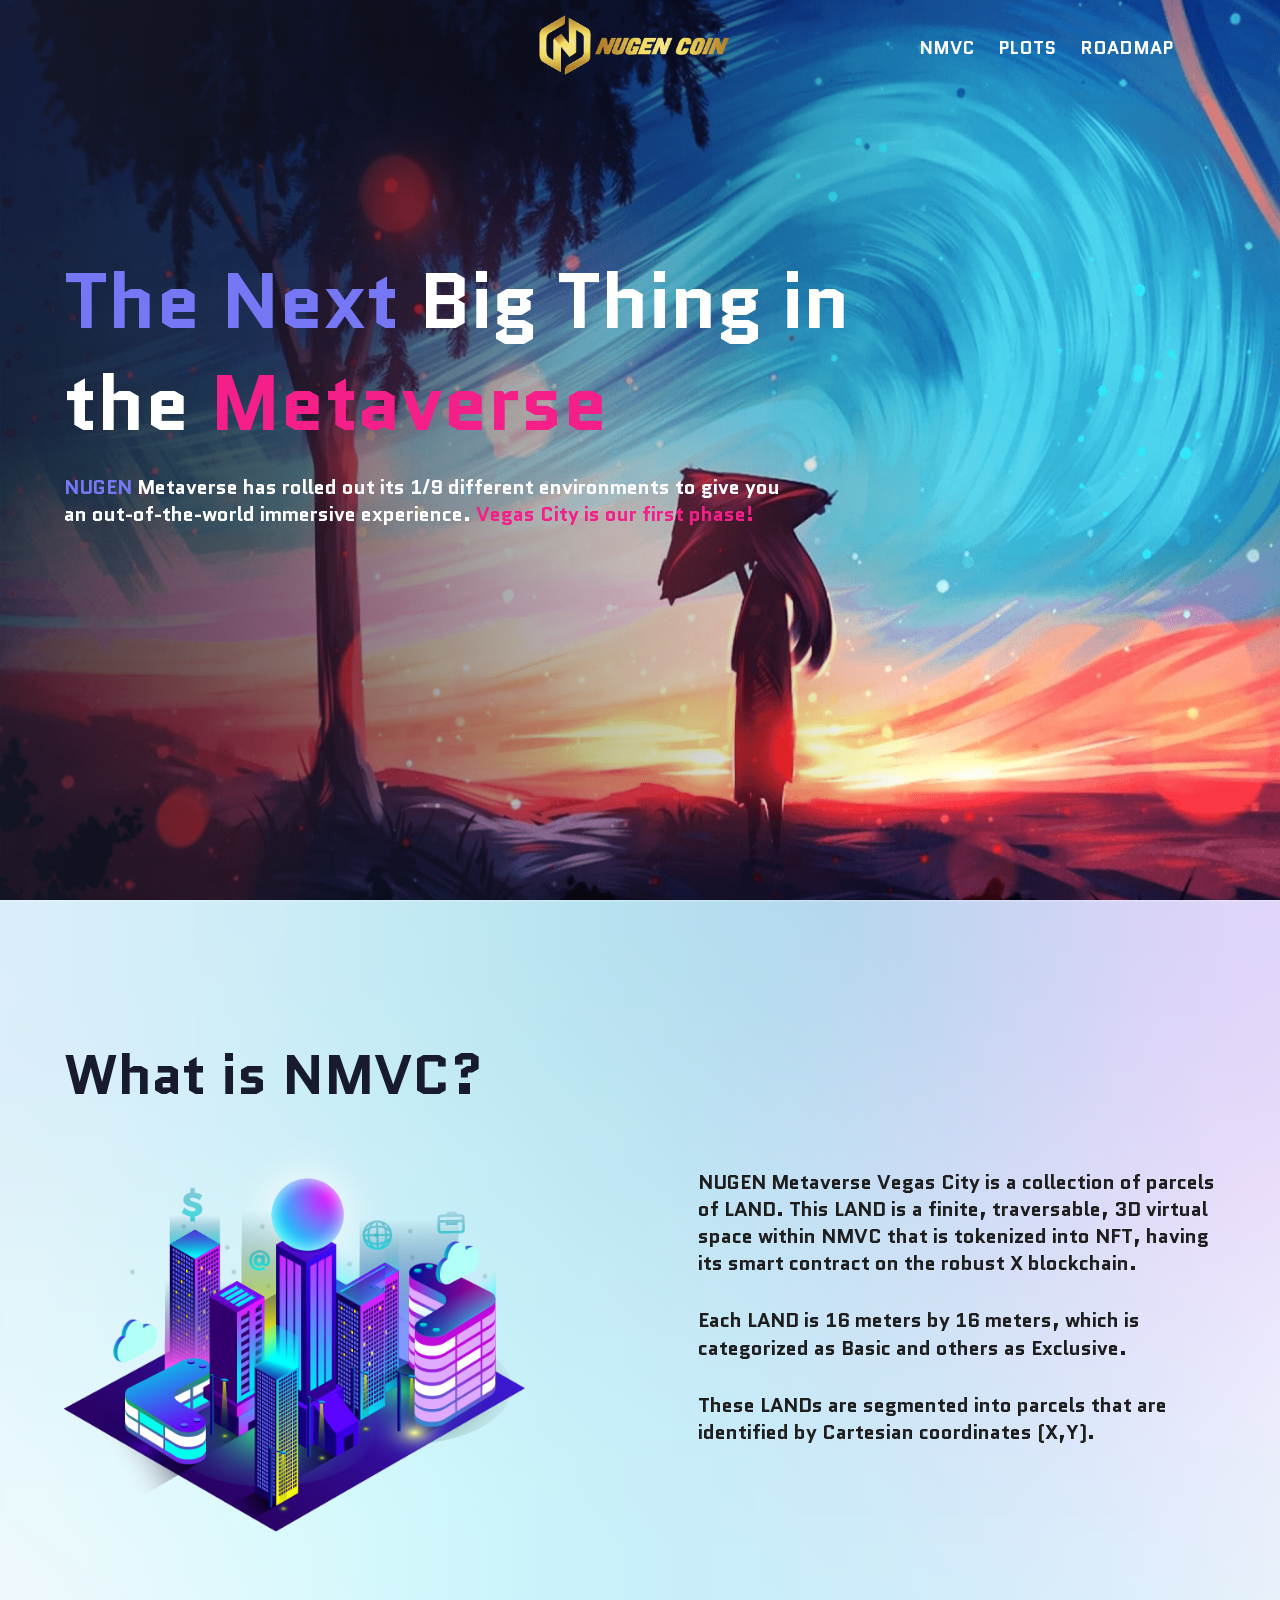
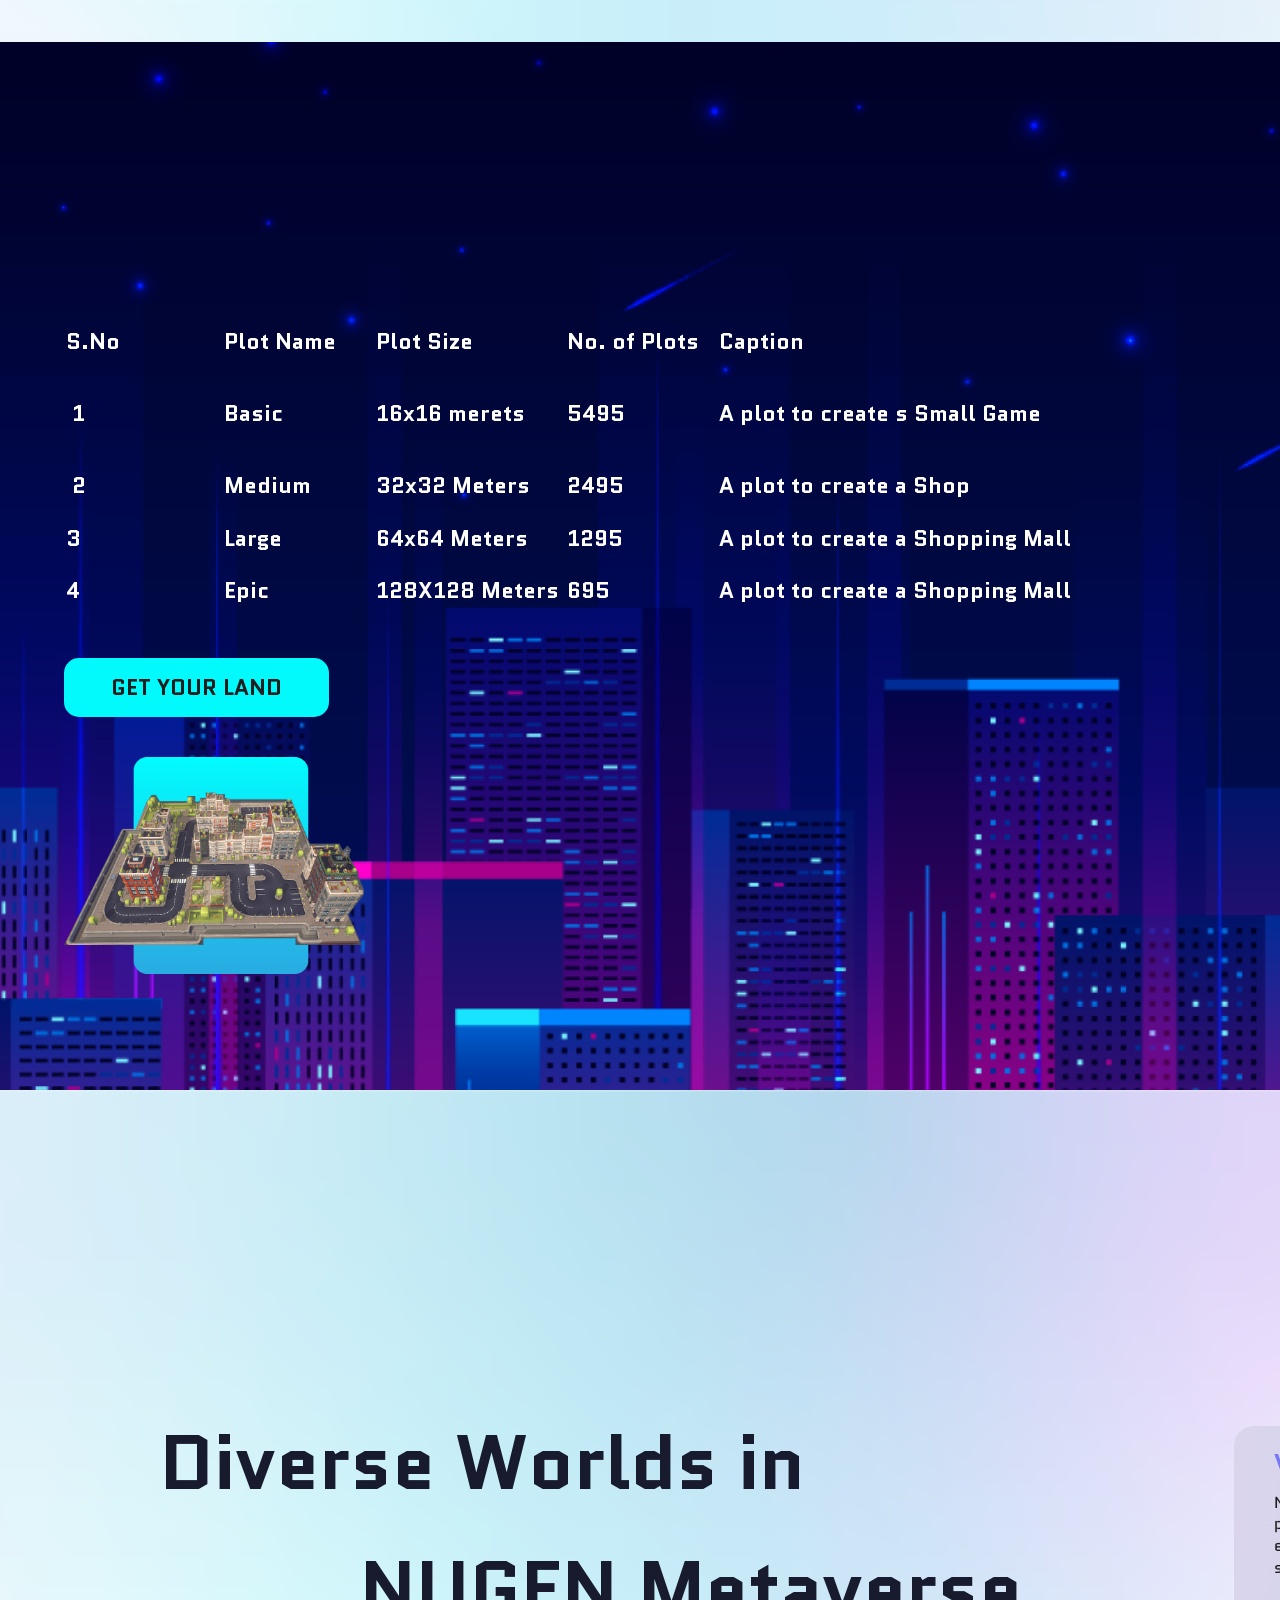
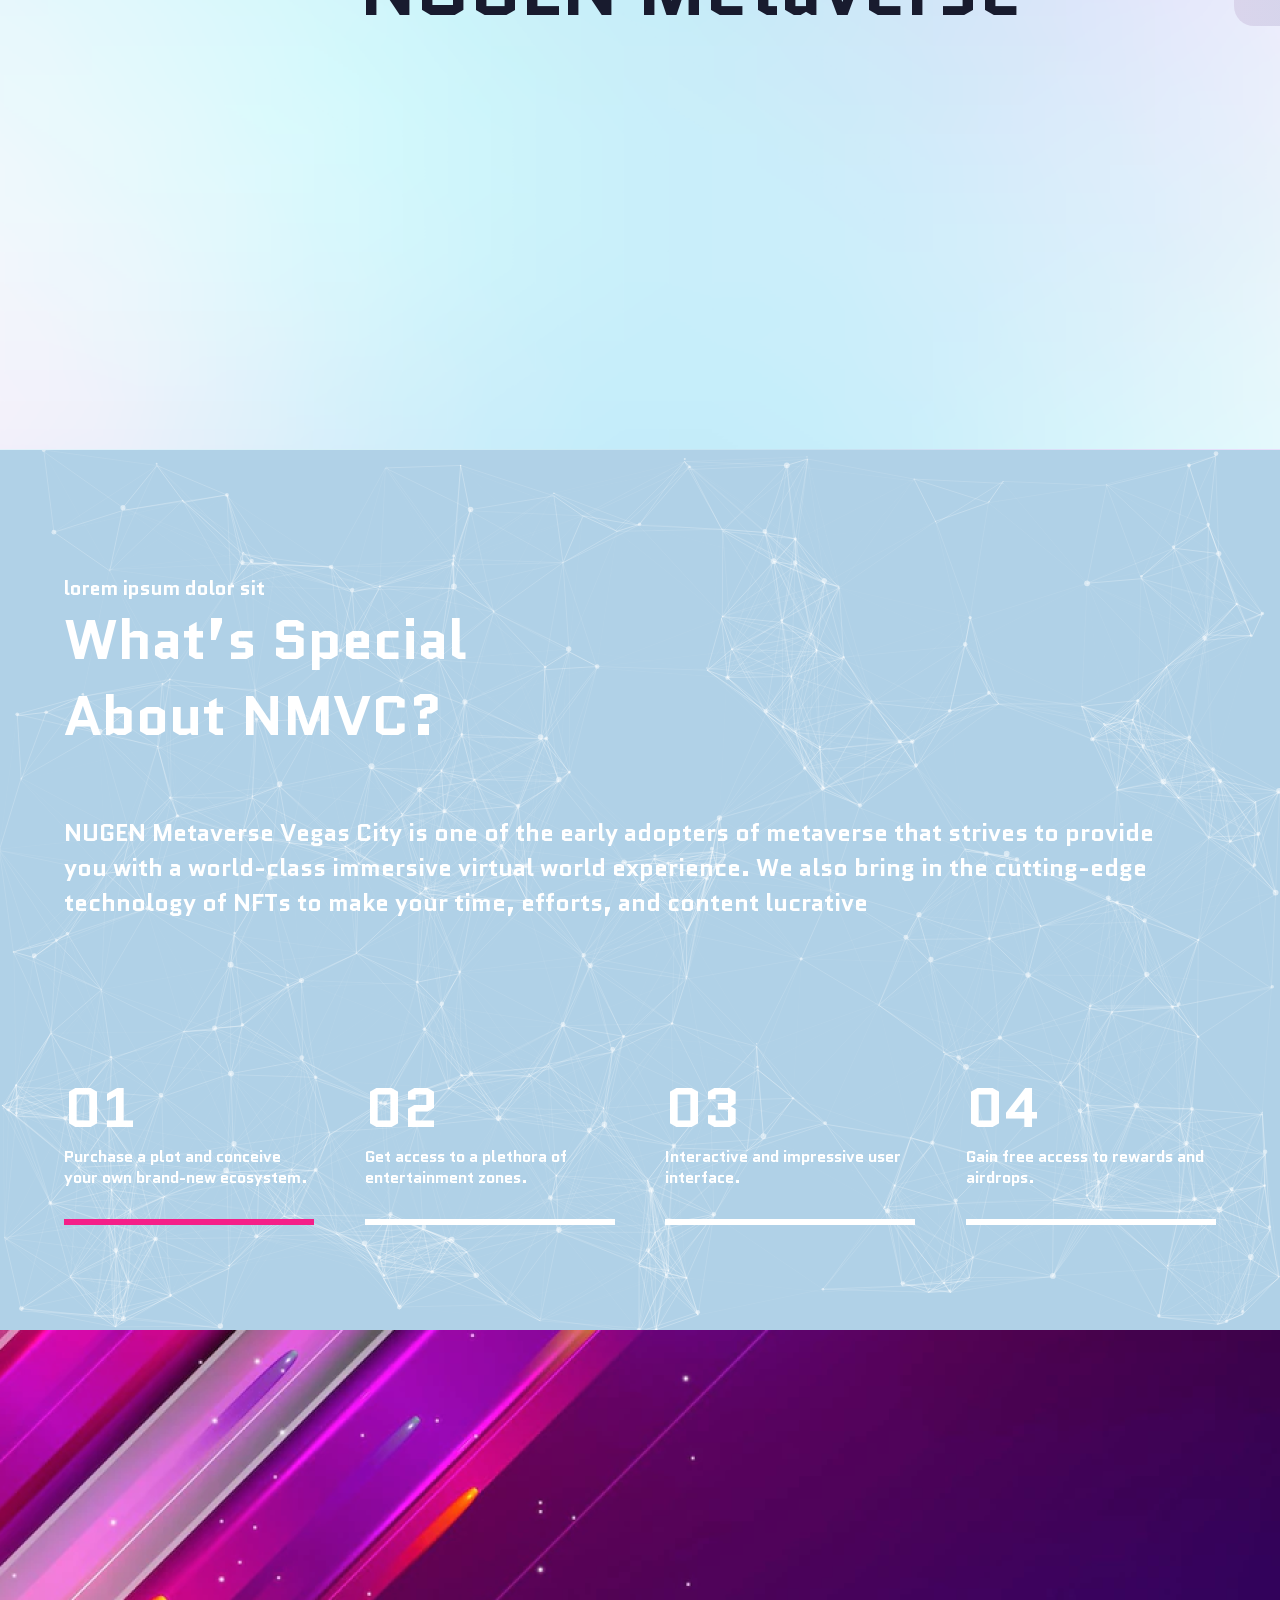
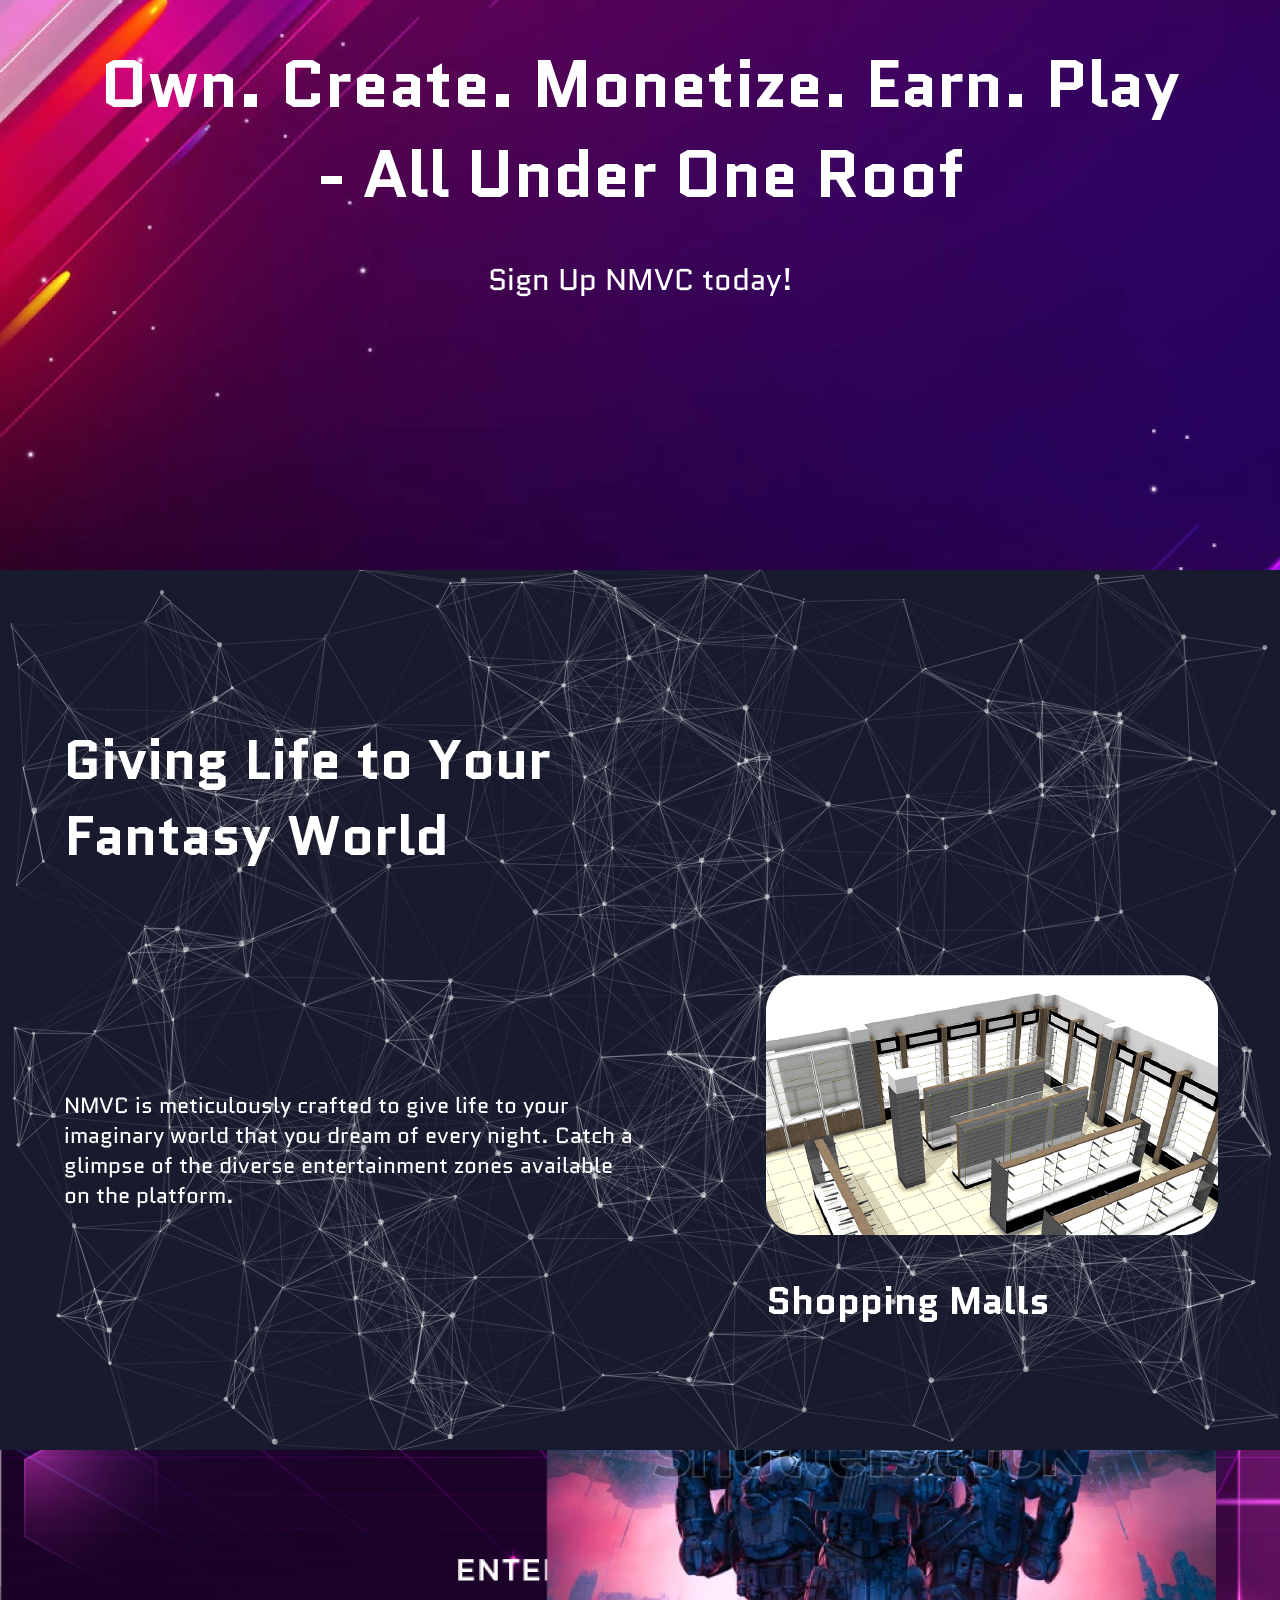
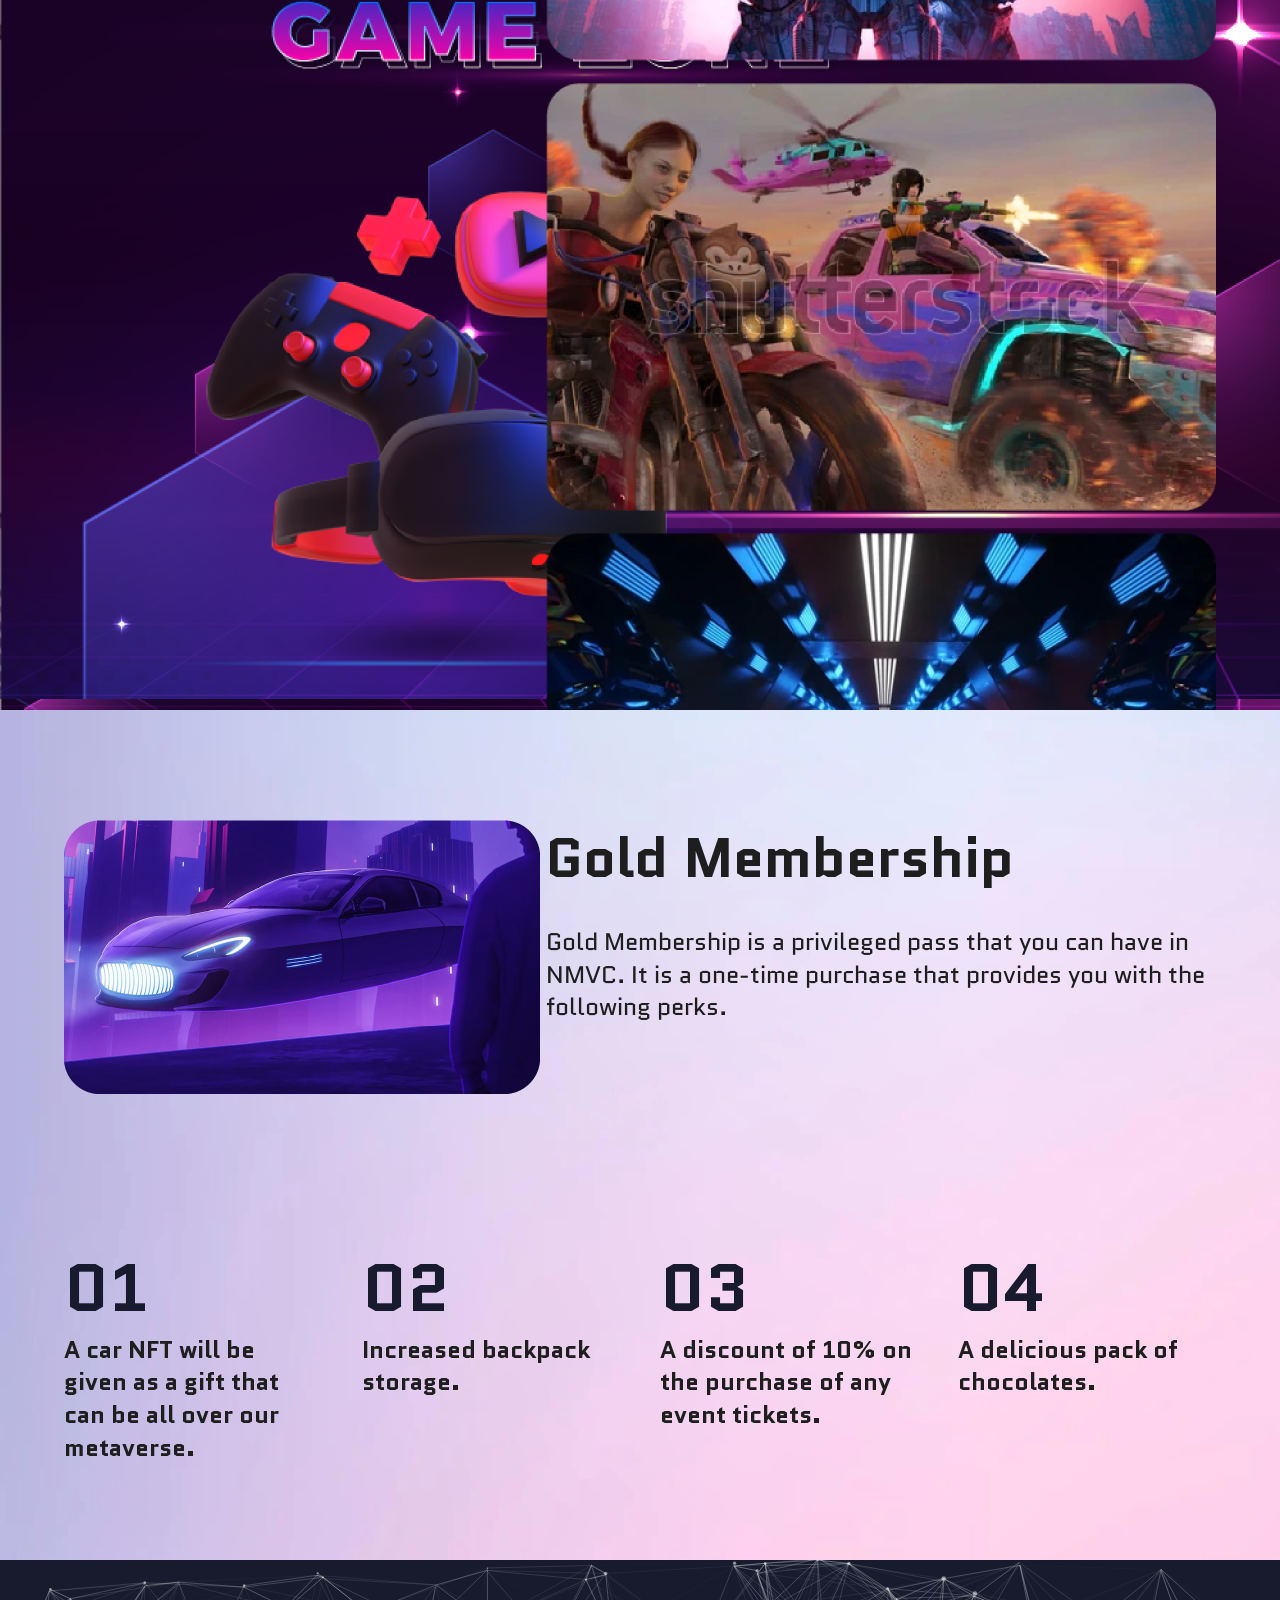
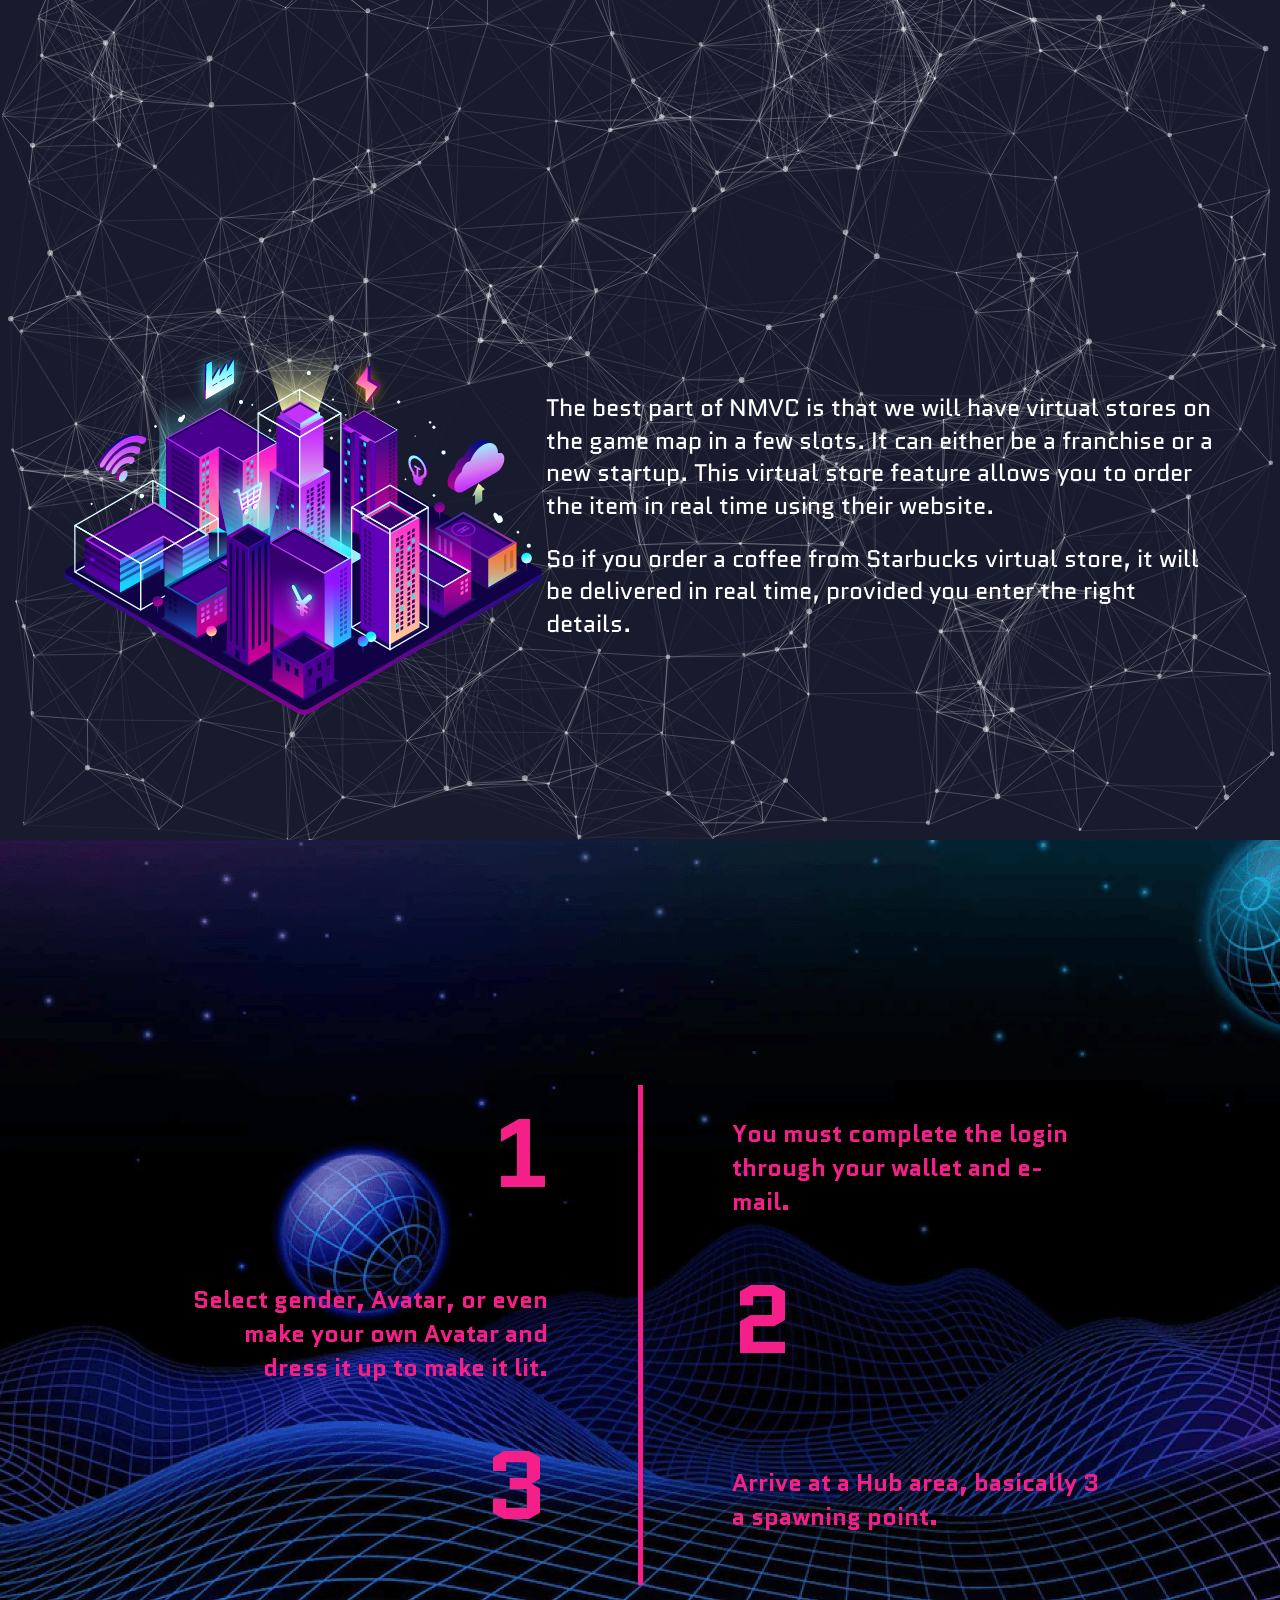
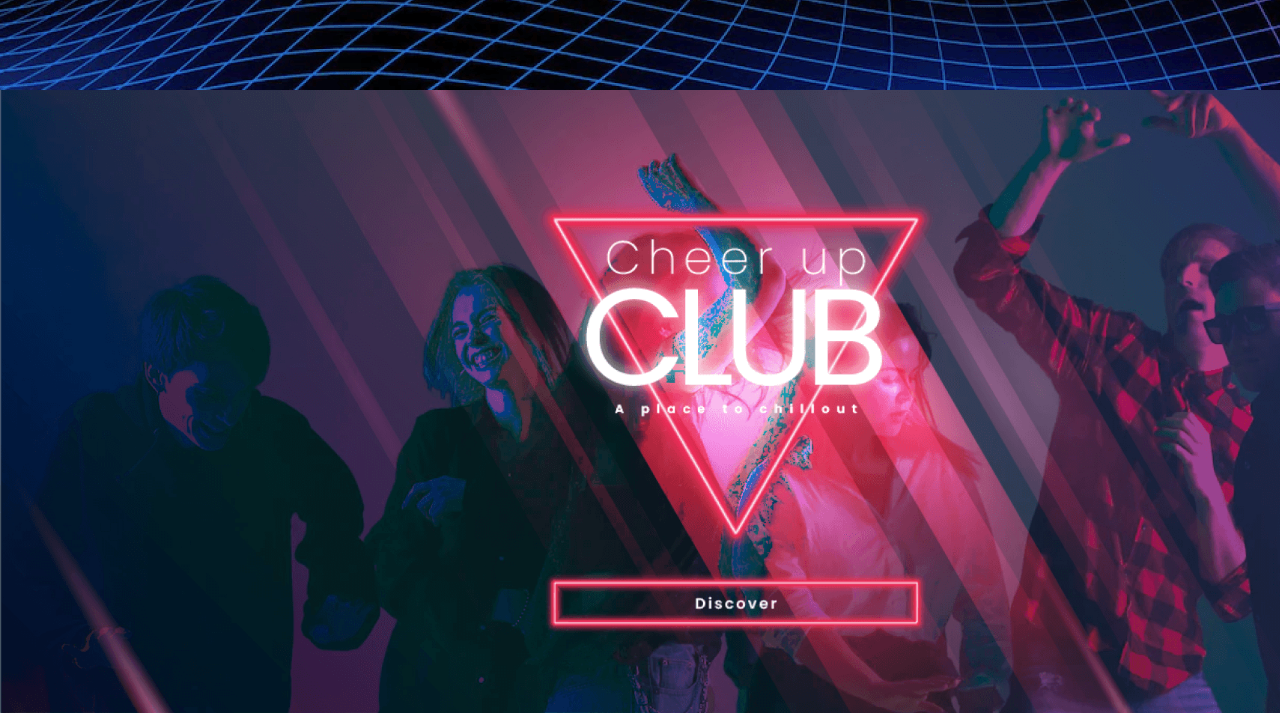
==== commit 3195f448: "34" ====
--- a/index.html
+++ b/index.html
@@ -5,330 +5,388 @@
     <meta charset="UTF-8">
     <meta http-equiv="X-UA-Compatible" content="IE=edge">
     <meta name="viewport" content="width=device-width, initial-scale=1.0">
-    <title>SJOB PORTAL - Find a good new employee.</title>
-    <link rel="stylesheet" href="https://cdnjs.cloudflare.com/ajax/libs/font-awesome/6.1.1/css/all.min.css"
-        integrity="sha512-KfkfwYDsLkIlwQp6LFnl8zNdLGxu9YAA1QvwINks4PhcElQSvqcyVLLD9aMhXd13uQjoXtEKNosOWaZqXgel0g=="
-        crossorigin="anonymous" referrerpolicy="no-referrer" />
+    <link rel="preconnect" href="https://fonts.googleapis.com">
+    <link rel="preconnect" href="https://fonts.gstatic.com" crossorigin>
+    <link href="https://fonts.googleapis.com/css2?family=Quantico:wght@400;700&display=swap" rel="stylesheet">
+    <title>Nugen - Main Page</title>
+    <link rel="stylesheet" href="https://cdn.jsdelivr.net/npm/swiper@8/swiper-bundle.min.css" />
     <link rel="stylesheet" href="style/style.css">
 </head>
 
 <body>
+
+    <!-- MENU -->
+    <div class="menu">
+        <div class="container"></div>
+        <nav>
+            <ul>
+                <li class="firstLi"></li>
+                <li class="logotypeLink"><a href="#"><img class="logotype" src="images/logotype.png" alt="Logotype"></a>
+                </li>
+                <li class="menuLinks">
+                    <a href="#nmvc">NMVC</a>
+                    <a href="#plots">PLOTS</a>
+                    <a href="#roadmap">ROADMAP</a>
+                </li>
+            </ul>
+        </nav>
+    </div>
+
     <!-- HEADER -->
+
     <section class="header">
-        <div class="navbar">
+        <div class="headerMask"></div>
+        <div class="container">
+            <div class="headerText">
+                <h1><span style="color: #7577F5;">The Next</span> Big Thing in the <span
+                        style="color: #F51F89;">Metaverse</span></h1>
+                <p><span style="color: #7577F5;">NUGEN</span> Metaverse has rolled out its 1/9 different environments to
+                    give you an out-of-the-world immersive experience. <span style="color: #F51F89;">Vegas City is our
+                        first phase!</span></p>
+            </div>
+        </div>
+    </section>
+
+    <!-- NMVC -->
+    <section class="nmvc" id="nmvc">
+        <div class="container">
+            <div class="siteTitle">
+                <p>lorem ipsum dolor sit</p>
+                <h1>What is NMVC?</h1>
+            </div>
+
+            <div class="nmvcContent">
+                <img src="images/nmvc.png" alt="nmvc">
+                <div class="nmvcText">
+                    <p class="nmvcText-1">NUGEN Metaverse Vegas City is a collection of parcels of LAND.
+                        This LAND is a finite, traversable, 3D virtual space within NMVC
+                        that is tokenized into NFT, having its smart contract on the
+                        robust X blockchain. </p>
+                    <p class="nmvcText-2">Each LAND is 16 meters by 16 meters,
+                        which is categorized as Basic and others as Exclusive. </p>
+                    <p class="nmvcText-3">These
+                        LANDs are segmented into parcels that are identified by
+                        Cartesian coordinates (X,Y).
+                    </p>
+                </div>
+            </div>
+        </div>
+    </section>
+
+    <!-- PLOT -->
+
+    <section class="plot" id="plots">
+        <div class="container">
+            <div class="siteTitle">
+                <p>lorem ipsum dolor sit</p>
+                <h1>Plot Variants?</h1>
+            </div>
+            <div class="plotContent">
+                <div class="plotTable">
+                    <table>
+                        <tbody>
+                            <tr>
+                                <td>S.No&nbsp;</td>
+                                <td>&nbsp;Plot Name</td>
+                                <td>&nbsp;Plot Size</td>
+                                <td>&nbsp;No. of Plots</td>
+                                <td>&nbsp;Caption</td>
+                            </tr>
+                            <tr>
+                                <td>&nbsp;1</td>
+                                <td>&nbsp;Basic</td>
+                                <td>&nbsp;16x16 merets</td>
+                                <td>&nbsp;5495</td>
+                                <td>&nbsp;A plot to create s Small Game</td>
+                            </tr>
+                            <tr>
+                                <td>&nbsp;2</td>
+                                <td>&nbsp;Medium</td>
+                                <td>&nbsp;32x32 Meters</td>
+                                <td>&nbsp;2495</td>
+                                <td>&nbsp;A plot to create a Shop</td>
+                            </tr>
+                            <tr style="height: 22.2695px;">
+                                <td style="height: 22.2695px;">3</td>
+                                <td style="height: 22.2695px;">&nbsp;Large</td>
+                                <td style="height: 22.2695px;">&nbsp;64x64 Meters</td>
+                                <td style="height: 22.2695px;">&nbsp;1295</td>
+                                <td style="height: 22.2695px;">&nbsp;A plot to create a Shopping Mall</td>
+                            </tr>
+                            <tr>
+                                <td>4</td>
+                                <td>&nbsp;Epic</td>
+                                <td>&nbsp;128X128 Meters</td>
+                                <td>&nbsp;695</td>
+                                <td>&nbsp;A plot to create a Shopping Mall</td>
+                            </tr>
+                        </tbody>
+                    </table>
+                    <button class="plotButton">GET YOUR LAND</button>
+                </div>
+                <img class="plotImage" src="images/plotImage.png" alt="plot">
+            </div>
+        </div>
+    </section>
+
+    <!-- WORLD -->
+
+    <section class="world">
+        <div class="worldContent">
+            <div class="worldsSliderWrapper" style="transform: translateX(-0px);">
+                <div class="sliderItem sliderTextBlock">
+                    <p class="sliderText sliderText_1">Diverse Worlds in </p>
+                    <p class="sliderText sliderText_2">NUGEN Metaverse</p>
+                </div>
+                <div class="sliderItem">
+                    <div class="sliderItemBlock">
+                        <p class="sliderItemTitle">Vegas City</p>
+                        <p class="sliderItemText">NUGEN will roll out a virtual Vegas city where users can
+                            shop, play, party, live, date, and what else? An ideal
+                            metaverse to create, experience, and monetize their content
+                            and applications to earn a splendid passive income.</p>
+                    </div>
+                </div>
+                <div class="sliderItem">
+                    <div class="sliderItemBlock">
+                        <p class="sliderItemTitle">Vegas City</p>
+                        <p class="sliderItemText">NUGEN will roll out a virtual Vegas city where users can
+                            shop, play, party, live, date, and what else? An ideal
+                            metaverse to create, experience, and monetize their content
+                            and applications to earn a splendid passive income.</p>
+                    </div>
+                </div>
+                <div class="sliderItem">
+                    <div class="sliderItemBlock">
+                        <p class="sliderItemTitle">Vegas City</p>
+                        <p class="sliderItemText">NUGEN will roll out a virtual Vegas city where users can
+                            shop, play, party, live, date, and what else? An ideal
+                            metaverse to create, experience, and monetize their content
+                            and applications to earn a splendid passive income.</p>
+                    </div>
+                </div>
+            </div>
+        </div>
+    </section>
+
+    <!-- SPECIAL -->
+    <section class="special">
+        <div class="particles-js" id="particles-js"></div>
+
+        <div class="specialContent">
             <div class="container">
-                <nav>
-                    <ul class="navbarList">
-                        <li class="navbarListLeft">
-                            <a href="/"><img class="logotype" src="images/logotype.svg" alt="Logotype"></a>
-                            <div class="language">
-                                <img class="languageFlag" src="images/uk_flag.png" alt="FLag">
-                                <p>English</p>
-                                <img src="images/down.svg" alt="Down">
-
-                                <div class="languageList" style="display: block;">
-                                    <div class="languageListItem">
-                                        <img class="languageFlag" src="images/uk_flag.png" alt="Flag">
-                                        <p>English</p>
-                                    </div>
-                                    <div class="languageListItem">
-                                        <img class="languageFlag" src="images/nt_flag.png" alt="Flag">
-                                        <p>Netherlands</p>
-                                    </div>
-                                    <div class="languageListItem">
-                                        <img class="languageFlag" src="images/ge_flag.png" alt="Flag">
-                                        <p>Germany</p>
-                                    </div>
-                                    <div class="languageListItem">
-                                        <img class="languageFlag" src="images/pl_flag.png" alt="Flag">
-                                        <p>Poland</p>
-                                    </div>
-                                    <div class="languageListItem">
-                                        <img class="languageFlag" src="images/ua_flag.png" alt="Flag">
-                                        <p>Ukraine</p>
-                                    </div>
-                                </div>
-                            </div>
-                        </li>
-                        <li>
-                            <ul class="navbarLinks">
-                                <li><a class="navbarLink" href="#">Menu Link</a></li>
-                                <li><a class="navbarLink" href="#">Menu Link 2</a></li>
-                                <li><a class="navbarLink" href="#">Menu Link 3</a></li>
-                                <li><a class="navbarLink" href="#">Menu Link 4</a></li>
-                            </ul>
-                        </li>
-                        <li class="navbarLinkCart">
-                            <a href="#">
-                                <p>Cart</p>
-                                <i class="fa-solid fa-cart-shopping"></i>
-                            </a>
-                            <!-- CART -->
-                            <div class="cart" style="display: block;">
-                                <img class="cartTop" src="images/cartTop.svg" alt="cart Top">
-                                <div class="cartItems">
-                                    <div class="cartItem">
-                                        <div>
-                                            <p class="cartItemTitle">Package 1</p>
-                                            <p class="cartItemPrice">12 months - €30 - <span>20% discount</span></p>
-                                        </div>
-                                        <div class="cartItemDelete">
-                                            <i class="fa-solid fa-circle-xmark"></i>
-                                        </div>
-                                    </div>
-                                    <div class="cartItem">
-                                        <div>
-                                            <p class="cartItemTitle">Package 1</p>
-                                            <p class="cartItemPrice">12 months - €30 - <span>20% discount</span></p>
-                                        </div>
-                                        <div class="cartItemDelete">
-                                            <i class="fa-solid fa-circle-xmark"></i>
-                                        </div>
-                                    </div>
-                                    <div class="cartItem">
-                                        <div>
-                                            <p class="cartItemTitle">Package 1</p>
-                                            <p class="cartItemPrice">12 months - €30 - <span>20% discount</span></p>
-                                        </div>
-                                        <div class="cartItemDelete">
-                                            <i class="fa-solid fa-circle-xmark"></i>
-                                        </div>
-                                    </div>
-                                    <div class="cartTotal">
-                                        <p>Total: <span>€135</span></p>
-                                    </div>
-                                    <div class="cartButtons">
-                                        <button class="buttonBusket">Complete order</button>
-                                        <button class="whiteBusket">View all your items</button>
-                                    </div>
-                                </div>
-                            </div>
-                            <!-- CART END -->
-                        </li>
-                    </ul>
-                </nav>
-            </div>
-        </div>
-        <div class="container">
-            <div class="headerContent">
-                <div class="headerContentLeft">
-                    <h1>Find a good new employee.</h1>
-                    <p>Lorem ipsum dolor sit amet consectetur adipisicing elit. Maxime mollitia, molestiae quas vel sint
-                        commodi repudiandae consequuntur voluptatum laborum numquam blanditiis harum quisquam eius sed
-                        odit fugiat iusto fuga.</p>
-                    <p>Provident similique accusantium nemo autem. Veritatis obcaecati tenetur iure eius earum ut
-                        molestias architecto voluptate aliquam nihil.</p>
-                    <button class="blueButton buttonHeader">Post a vacancy</button>
-                </div>
-                <img class="headerImage" src="images/headerImage.png" alt="Header Image">
-            </div>
-        </div>
-    </section>
-
-
-    <!-- INFO -->
-
-    <section class="info">
-        <div class="container">
-            <h1>Lorem Ipsum dolor sit</h1>
-            <div class="infoContent">
-                <div class="infoItem">
-                    <p class="infoItemTitle">Create for free</p>
-                    <p class="infoTitleDesc">Lorem ipsum dolor sit amet consectetur adipisicing elit. Maxime mollitia,
-                        molestiae quas vel sint commodi repudiandae consequuntur voluptatum laborum numquam blanditiis.
-                    </p>
-                    <p class="infoItemNumber">01</p>
-                </div>
-                <div class="infoItem">
-                    <p class="infoItemTitle">Create for free</p>
-                    <p class="infoTitleDesc">Lorem ipsum dolor sit amet consectetur adipisicing elit. Maxime mollitia,
-                        molestiae quas vel sint commodi repudiandae consequuntur voluptatum laborum numquam blanditiis.
-                    </p>
-                    <p class="infoItemNumber">02</p>
-                </div>
-                <div class="infoItem">
-                    <p class="infoItemTitle">Create for free</p>
-                    <p class="infoTitleDesc">Lorem ipsum dolor sit amet consectetur adipisicing elit. Maxime mollitia,
-                        molestiae quas vel sint commodi repudiandae consequuntur voluptatum laborum numquam blanditiis.
-                    </p>
-                    <p class="infoItemNumber">03</p>
-                </div>
-            </div>
-        </div>
-    </section>
-
-    <!-- NETWORK -->
-
-    <section class="blockSection network blueSection">
-        <div class="container">
-            <div class="blockWrapper">
-                <div class="blockText">
-                    <h1>Our network</h1>
-                    <p>Lorem ipsum dolor sit amet consectetur adipisicing elit. Maxime mollitia, molestiae quas vel sint
-                        commodi
-                        repudiandae consequuntur voluptatum laborum
-                        numquam blanditiis harum quisquam eius sed odit fugiat iusto fuga praesentium
-                        optio, eaque rerum! </p>
-                    <p>Provident similique accusantium nemo autem. Veritatis
-                        obcaecati tenetur iure eius earum ut molestias architecto voluptate aliquam
-                        nihil, eveniet aliquid culpa officia aut! Impedit sit sunt quaerat, odit,
-                        tenetur error, harum nesciunt ipsum debitis quas aliquid. Reprehenderit,
-                        quia. Quo neque error repudiandae fuga? Ipsa laudantium molestias eos </p>
-                    <a href="#"><button class="blueButton whiteButton">Lorem Ipsum</button></a>
-                </div>
-                <div class="blockImage">
-                    <img class="blockPicture" src="images/network.png" alt="Image">
-                    <img class="networkBuble" src="images/networkBuble.svg" alt="Buble">
-                </div>
-            </div>
-
-        </div>
-
-    </section>
-
-    <!-- AUDIENCE -->
-
-    <section class="blockSection audience whiteSection">
-        <div class="container">
-            <div class="blockWrapper revert">
-                <div class="blockText">
-                    <h1>Our audience</h1>
-                    <p>Lorem ipsum dolor sit amet consectetur adipisicing elit. Maxime mollitia, molestiae quas vel sint
-                        commodi
-                        repudiandae consequuntur voluptatum laborum
-                        numquam blanditiis harum quisquam eius sed odit fugiat iusto fuga praesentium
-                        optio, eaque rerum! </p>
-                    <p>Provident similique accusantium nemo autem. Veritatis
-                        obcaecati tenetur iure eius earum ut molestias architecto voluptate aliquam.</p>
-                    <a href="#"><button class="blueButton">Lorem Ipsum</button></a>
-                </div>
-                <div class="blockImage">
-                    <img class="blockPicture" src="images/recruitment.png" alt="Image">
-                    <img class="audienceBuble" src="images/audienceBuble.svg" alt="Buble">
-                </div>
-            </div>
-        </div>
-    </section>
-
-    <!-- STATS -->
-
-    <section class="stats">
-        <div class="statsMask"></div>
-        <div class="statsContainer">
-            <h1>Our Statistics</h1>
-            <div class="statsItems">
-                <div class="statsItem">
-                    <i class="fa-solid fa-briefcase"></i>
-                    <p class="statsItemTitle">1788</p>
-                    <p class="statsItemDesc">All jobs</p>
-                </div>
-                <div class="statsItem">
-                    <i class="fa-solid fa-user-check"></i>
-                    <p class="statsItemTitle">171K</p>
-                    <p class="statsItemDesc">Users</p>
-                </div>
-                <div class="statsItem">
-                    <i class="fa-solid fa-map-location-dot"></i>
-                    <p class="statsItemTitle">2102</p>
-                    <p class="statsItemDesc">Locations</p>
-                </div>
-            </div>
-        </div>
-    </section>
-
-    <!-- recruitment -->
-
-    <section class="blockSection recruitment whiteSection">
-        <div class="container">
-            <div class="blockWrapper revert">
-                <div class="blockText">
-                    <h1>Our vision on recruitment</h1>
-                    <p>Lorem ipsum dolor sit amet consectetur adipisicing elit. Maxime mollitia, molestiae quas vel sint
-                        commodi
-                        repudiandae consequuntur voluptatum laborum
-                        numquam blanditiis harum quisquam eius sed odit fugiat iusto fuga praesentium
-                        optio, eaque rerum! </p>
-                    <p>Provident similique accusantium nemo autem. Veritatis
-                        obcaecati tenetur iure eius earum ut molestias architecto voluptate aliquam
-                        nihil, eveniet aliquid culpa officia aut! Impedit sit sunt quaerat, odit,
-                        tenetur error, harum nesciunt ipsum debitis quas aliquid. Reprehenderit,
-                        quia. Quo neque error repudiandae fuga? Ipsa laudantium molestias eos </p>
-                    <a href="#"><button class="blueButton">Lorem Ipsum</button></a>
-                </div>
-                <div class="blockImage">
-                    <img class="blockPicture" src="images/audience.png" alt="Image">
-                    <img class="recruitmentBuble" src="images/recruitmentBuble.svg" alt="Buble">
-                </div>
-            </div>
-        </div>
-    </section>
-
-    <!-- TARGET -->
-
-    <section class="blockSection network blueSection">
-        <div class="container">
-            <div class="blockWrapper">
-                <div class="blockText">
-                    <h1>How to target candidates</h1>
-                    <p>Lorem ipsum dolor sit amet consectetur adipisicing elit. Maxime mollitia, molestiae quas vel sint
-                        commodi
-                        repudiandae consequuntur voluptatum laborum
-                        numquam blanditiis harum quisquam eius sed odit fugiat iusto fuga praesentium
-                        optio, eaque rerum! </p>
-                    <p>Provident similique accusantium nemo autem. Veritatis
-                        obcaecati tenetur iure eius earum ut molestias architecto voluptate aliquam
-                        nihil, eveniet aliquid culpa officia aut! Impedit sit sunt quaerat, odit,
-                        tenetur error, harum nesciunt ipsum debitis quas aliquid. Reprehenderit,
-                        quia. Quo neque error repudiandae fuga? Ipsa laudantium molestias eos </p>
-                    <a href="#"><button class="blueButton whiteButton">Lorem Ipsum</button></a>
-                </div>
-                <div class="blockImage">
-                    <img class="blockPicture" src="images/target.png" alt="Image">
-                    <img class="networkBuble" src="images/networkBuble.svg" alt="Buble">
-                </div>
-            </div>
-        </div>
-    </section>
-
-    <!-- Global hiring -->
-
-    <section class="blockSection hiring whiteSection">
-        <div class="container">
-            <div class="blockWrapper revert">
-                <div class="blockText">
-                    <h1>Global hiring</h1>
-                    <p>Lorem ipsum dolor sit amet consectetur adipisicing elit. Maxime mollitia, molestiae quas vel sint
-                        commodi
-                        repudiandae consequuntur voluptatum laborum
-                        numquam blanditiis harum quisquam eius sed odit fugiat iusto fuga praesentium
-                        optio, eaque rerum! </p>
-                    <p>Provident similique accusantium nemo autem. Veritatis
-                        obcaecati tenetur iure eius earum ut molestias architecto voluptate aliquam
-                        nihil, eveniet aliquid culpa officia aut! Impedit sit sunt quaerat, odit,
-                        tenetur error, harum nesciunt ipsum debitis quas aliquid. Reprehenderit,
-                        quia. Quo neque error repudiandae fuga? Ipsa laudantium molestias eos </p>
-                    <a href="#"><button class="blueButton">Lorem Ipsum</button></a>
-                </div>
-                <div class="blockImage">
-                    <img class="blockPicture" src="images/hiring.png" alt="Image">
-                    <img class="hiringBuble" src="images/hiringBuble.svg" alt="Buble">
-                </div>
-            </div>
-        </div>
-    </section>
-
-    <!-- FOOTER -->
-
-    <footer>
-        <div class="container">
-            <div class="footerWrapper">
-                <img src="images/logotype.svg" alt="Logotype">
-                <p>© 2022 SJOB PORTAL. All rights reserved.</p>
-            </div>
-
-        </div>
-    </footer>
-
+                <div class="siteTitle">
+                    <p>lorem ipsum dolor sit</p>
+                    <h1>What’s Special About NMVC?</h1>
+                </div>
+
+                <div class="specialBody">
+                    <p class="specialBodyText">NUGEN Metaverse Vegas City is one of the early adopters of
+                        metaverse that strives to provide you with a world-class
+                        immersive virtual world experience. We also bring in the
+                        cutting-edge technology of NFTs to make your time, efforts,
+                        and content lucrative</p>
+                </div>
+
+                <div class="specialCards">
+                    <div class="specialCard spCardActive specialCard-01">
+                        <p class="specialCardNumber">01</p>
+                        <p class="specialCardText">Purchase a plot and conceive
+                            your own brand-new ecosystem.</p>
+                        <div class="specialCardLineWrapper">
+                            <div class="specialCardLine"></div>
+                        </div>
+                    </div>
+                    <div class="specialCard specialCard-02">
+                        <p class="specialCardNumber">02</p>
+                        <p class="specialCardText">Get access to a plethora of
+                            entertainment zones.</p>
+                        <div class="specialCardLineWrapper">
+                            <div class="specialCardLine"></div>
+                        </div>
+                    </div>
+                    <div class="specialCard specialCard-03">
+                        <p class="specialCardNumber">03</p>
+                        <p class="specialCardText">Interactive and impressive
+                            user interface.</p>
+                        <div class="specialCardLineWrapper">
+                            <div class="specialCardLine"></div>
+                        </div>
+                    </div>
+                    <div class="specialCard specialCard-04">
+                        <p class="specialCardNumber">04</p>
+                        <p class="specialCardText">Gain free access to rewards
+                            and airdrops.</p>
+                        <div class="specialCardLineWrapper">
+                            <div class="specialCardLine"></div>
+                        </div>
+                    </div>
+                </div>
+            </div>
+        </div>
+    </section>
+
+    <!-- QUOTE -->
+
+    <section class="quote">
+        <div class="container">
+            <div class="quoteText">
+                <div class="quoteTextTitle">
+                    <p class="quoteTitle-1">Own. Create. Monetize. Earn. Play</p>
+                    <p class="quoteTitle-2">- All Under One Roof</p>
+                </div>
+                <p class="quoteTextBottom">Sign Up NMVC today!</p>
+            </div>
+        </div>
+    </section>
+
+    <!-- LIFE -->
+
+    <section class="life">
+        <div class="particles-js" id="particles-js-2"></div>
+
+        <div class="specialContent">
+            <div class="container">
+                <div class="siteTitle">
+                    <p>lorem ipsum dolor sit</p>
+                    <h1>Giving Life to Your Fantasy World</h1>
+                </div>
+
+
+                <div class="lifeContent">
+                    <p class="lifeText">NMVC is meticulously crafted to give life to your imaginary
+                        world that you dream of every night. Catch a glimpse of the
+                        diverse entertainment zones available on the platform. </p>
+                    <div class="lifeImage">
+                        <img src="images/lifeImage.png" alt="Image">
+                        <p>Shopping Malls</p>
+                    </div>
+                </div>
+            </div>
+        </div>
+    </section>
+
+    <!-- GAME -->
+
+    <section class="game">
+        <div class="container">
+            <div class="gameWrapper">
+                <div class="gameSlider">
+                    <div class="swiper">
+                        <div class="swiper-wrapper">
+                            <div class="swiper-slide"><img src="images/slide_1.png" alt="Slider Image"></div>
+                            <div class="swiper-slide"><img src="images/slide_2.png" alt="Slider Image"></div>
+                            <div class="swiper-slide"><img src="images/slide_3.png" alt="Slider Image"></div>
+                            <div class="swiper-slide"><img src="images/slide_1.png" alt="Slider Image"></div>
+                            <div class="swiper-slide"><img src="images/slide_2.png" alt="Slider Image"></div>
+                            <div class="swiper-slide"><img src="images/slide_3.png" alt="Slider Image"></div>
+                        </div>
+                    </div>
+                </div>
+            </div>
+        </div>
+    </section>
+
+    <!-- GOLD -->
+
+    <section class="gold">
+        <div class="container">
+            <div class="goldHeader">
+                <img src="images/GoldImage.png" alt="Image">
+                <div class="goldHeaderText">
+                    <h1>Gold Membership</h1>
+                    <p>Gold Membership is a privileged pass that you can have in
+                        NMVC. It is a one-time purchase that provides you with the
+                        following perks. </p>
+                </div>
+            </div>
+
+            <div class="goldList">
+                <div class="goldListItem gold-item-1">
+                    <p class="goldListNumber">01</p>
+                    <p class="goldListText">A car NFT will be given as a gift
+                        that can be all over our metaverse. </p>
+                </div>
+                <div class="goldListItem gold-item-2">
+                    <p class="goldListNumber">02</p>
+                    <p class="goldListText">Increased backpack storage.</p>
+                </div>
+                <div class="goldListItem gold-item-3">
+                    <p class="goldListNumber">03</p>
+                    <p class="goldListText">A discount of 10% on the
+                        purchase of any event tickets. </p>
+                </div>
+                <div class="goldListItem gold-item-4">
+                    <p class="goldListNumber">04</p>
+                    <p class="goldListText">A delicious pack of chocolates.</p>
+                </div>
+            </div>
+        </div>
+    </section>
+
+    <!-- STORES -->
+
+    <section class="stores">
+        <div class="particles-js" id="particles-js-3"></div>
+
+        <div class="specialContent">
+            <div class="container">
+                <div class="siteTitle">
+                    <h1>Virtual-Cum-Reality Stores</h1>
+                </div>
+
+                <div class="storesContent">
+                    <img src="images/stores.png" alt="Image">
+                    <div class="storesText">
+                        <p>The best part of NMVC is that we will have virtual stores on
+                            the game map in a few slots. It can either be a franchise or
+                            a new startup. This virtual store feature allows you to order
+                            the item in real time using their website. </p>
+                        <p>So if you order a coffee from Starbucks virtual store, it will
+                            be delivered in real time, provided you enter the right
+                            details. </p>
+                    </div>
+                </div>
+            </div>
+        </div>
+    </section>
+
+    <!-- STEPS -->
+
+    <section class="steps" id="roadmap">
+        <div class="container">
+            <div class="stepsContent">
+                <h1>Your Journey in NMVC</h1>
+
+                <div class="stepsList">
+                    <div class="stepsLeft">
+                        <p class="stepsNumber step-1">1</p>
+                        <div class="stepsText step-2"><p>Select gender, Avatar, or even make your
+                            own Avatar and dress it up to make it lit.</p></div>
+                        <p class="stepsNumber step-3">3</p>
+                    </div>
+                    <div class="stepsLine">
+                        <div class="stepsLineCenter"></div>
+                    </div>
+                    <div class="stepsRight">
+                        <div class="stepsText step-1"><p>You must complete the login
+                            through your wallet and e-mail.</p></div>
+                        <p class="stepsNumber step-2">2</p>
+                        <div class="stepsText step-3"><p>Arrive at a Hub area, basically 3 a spawning point.</p></div>
+                    </div>
+                </div>
+            </div>
+        </div>
+    </section>
+
+    <!-- CHEER -->
+
+    <section class="cheer"></section>
+
+    <script src="https://cdn.jsdelivr.net/npm/swiper@8/swiper-bundle.min.js"></script>
+    <script src="js/jquery-3.6.0.min.js"></script>
+    <script src="js/skroll.min.js"></script>
+    <script src="js/particles.min.js"></script>
     <script src="js/main.js"></script>
 </body>
 
--- a/style/style.css
+++ b/style/style.css
@@ -1,58 +1,14 @@
-/* FONTS & SETTINGS */
-
-@font-face {
-    font-family: 'Gilroy';
-    src: url('Gilroy-Regular.eot');
-    src: local('Gilroy-Medium'), local('Gilroy-Medium'),
-        url('../style/fonts/Gilroy-Medium.eot?#iefix') format('embedded-opentype'),
-        url('../style/fonts/Gilroy-Medium.woff2') format('woff2'),
-        url('../style/fonts/Gilroy-Medium.woff') format('woff'),
-        url('../style/fonts/Gilroy-Medium.ttf') format('truetype');
-    font-weight: 500;
-    font-style: normal;
-}
-
-@font-face {
-    font-family: 'Gilroy';
-    src: url('Gilroy-Bold.eot');
-    src: local('Gilroy-Bold'), local('Gilroy-Bold'),
-        url('../style/fonts/Gilroy-Bold.eot?#iefix') format('embedded-opentype'),
-        url('../style/fonts/Gilroy-Bold.woff2') format('woff2'),
-        url('../style/fonts/Gilroy-Bold.woff') format('woff'),
-        url('../style/fonts/Gilroy-Bold.ttf') format('truetype');
-    font-weight: 700;
-    font-style: normal;
-}
-
-@font-face {
-    font-family: 'Gilroy';
-    src: url('Gilroy-Black.eot');
-    src: local('Gilroy-Black'), local('Gilroy-Black'),
-        url('../style/fonts/Gilroy-Black.eot?#iefix') format('embedded-opentype'),
-        url('../style/fonts/Gilroy-Black.woff2') format('woff2'),
-        url('../style/fonts/Gilroy-Black.woff') format('woff'),
-        url('../style/fonts/Gilroy-Black.ttf') format('truetype');
-    font-weight: 900;
-    font-style: normal;
-}
-
-/* CART & LANGUAGE HIDE */
-
-.languageList {
-    display: none;
-}
-
-.mbMenu {
-    display: none;
-}
-
 * {
+    font-family: 'Quantico', sans-serif;
+    font-weight: bold;
     box-sizing: border-box;
     padding: 0;
     margin: 0;
-    font-family: 'Gilroy';
-    font-weight: 700;
-    color: #3F2B4F;
+}
+
+a {
+    text-decoration: none;
+    color: white;
 }
 
 ul,
@@ -60,1781 +16,1142 @@
     list-style-type: none;
 }
 
-button {
-    outline: none;
-    border: none;
-}
-
-:root {
-    --BlueColor: #0375FA;
-}
-
 .container {
-    width: 1240px;
+    max-width: 1600px;
+    width: 100%;
     margin: 0 auto;
 }
 
-/* HEADER */
-
-.hamburger {
-    display: none;
-}
-
-.header {
-    height: 100vh;
-    background: #F4F9FF;
-}
-
-.navbar {
-    padding-top: 15px;
-    padding-bottom: 25px;
-    background: #F4F9FF;
-}
-
-.navbar ul {
-    display: flex;
-    justify-content: space-between;
-}
-
+section {
+    padding-top: 110px;
+    padding-bottom: 110px;
+}
+
+body {
+    overflow-x: hidden;
+}
+
+.scrollDisabled {
+    overflow: hidden;
+}
+
+/* MENU */
+
+.menu {
+    padding-top: 10px;
+    padding-bottom: 10px;
+    width: 100%;
+    background: transparent;
+    position: fixed;
+    top: 0;
+    left: 0;
+    z-index: 999;
+    transition: 0.3s;
+}
+.menuFixed {
+    background: #e1f7ff !important;
+    padding-top: 20px !important;
+}
+.menuFixed a {
+    color: #181B2E;
+}
 .logotype {
-    width: 150px;
-}
-
-.language {
+    width: 200px;
+}
+
+.menu ul {
     display: flex;
     align-items: center;
-    font-weight: 600;
-    font-size: 16px;
-    line-height: 20px;
-    color: #3F2B4F;
-}
-
-.languageFlag {
-    margin-right: 12px;
-}
-
-.language p {
-    margin-right: 12px;
-}
-
-.navbarList {
-    display: flex;
-    align-items: center;
-}
-
-.navbarListLeft {
-    display: flex;
-}
-
-.language {
-    margin-left: 50px;
-    cursor: pointer;
-    position: relative;
-}
-
-.languageList {
-    top: 30px;
-    left: -20px;
-    position: absolute;
-    width: auto;
-    height: auto;
-    padding: 20px;
-    padding-top: 10px;
-    background: white;
-    box-shadow: 0px 0px 14px rgba(0, 0, 0, 0.10);
-    border-radius: 10px;
-    display: none;
-}
-
-.languageListItem {
-    display: flex;
-    align-items: center;
-    margin-top: 10px;
-}
-
-.languageListItem img {
-    margin-right: 12px;
-    width: 24px;
-    height: 14px;
-}
-
-.navbarLink {
-    font-family: 'Gilroy';
-    font-style: normal;
-    font-weight: 700;
-    font-size: 16px;
-    line-height: 20px;
-    color: #3F2B4F;
-    text-decoration: none;
-    border-bottom: 2px solid transparent;
-    transition: 0.3s;
-    padding-bottom: 5px;
-}
-
-.navbarLink:hover {
-    border-bottom: 2px solid #0375FA;
-    color: #0375FA;
-}
-
-.navbarLinks {
-    position: relative;
-}
-
-.navbarLinks li {
-    margin-right: 30px;
-}
-
-.navbarLinkCart a {
-    display: flex;
-    align-items: center;
-    text-decoration: none;
-}
-
-.navbarLinkCart p {
-    font-family: 'Gilroy';
-    font-style: normal;
-    font-weight: 800;
-    font-size: 16px;
-    line-height: 20px;
-    color: #0375FA;
-    margin-right: 10px;
-}
-
-.navbarLinkCart i {
-    color: #0375FA;
-}
-
-.headerContent h1 {
-    font-family: 'Gilroy';
-    font-style: normal;
-    font-weight: 900;
-    font-size: 56px;
-    line-height: 71px;
-    color: #0375FA;
-    width: 600px;
-}
-
-.headerContentLeft {
-    width: 640px;
-}
-
-.headerContent {
-    margin-top: 100px;
-}
-
-.headerContent p {
-    margin-top: 20px;
-    line-height: 25px;
-}
-
-.blueButton {
-    padding: 16px 50px;
-    background: #0375FA;
-    color: white;
-    cursor: pointer;
+}
+
+.logotypeLink {
+    justify-content: center;
+}
+
+.menuLinks {
+    justify-content: end;
+}
+
+.menu li {
+    width: 33%;
+    text-align: center;
+}
+
+.menuLinks a {
     font-size: 22px;
     transition: 0.3s;
-    border-bottom: 2px solid transparent;
-}
-
-.blueButton:hover {
-    background: transparent;
-    color: #0375FA;
-    border-bottom: 2px solid #0375FA;
-}
-
-.buttonHeader {
-    margin-top: 30px;
-}
-
-.headerImage {
-    width: 40%;
-    max-width: 440px;
-}
-
-.headerContent {
+    margin-right: 80px;
+}
+
+.menuLinks a:hover {
+    color: #F51F89
+}
+
+
+
+/* HEADER */
+
+.header {
+    width: 100vw;
+    height: 100vh;
+    background-image: url('../images/header__image.png');
+    background-size: cover;
+}
+
+.header h1 {
+    font-size: 128px;
+    line-height: 132px;
+    width: 890px;
+
+    color: white;
+}
+
+.headerMask {
+    background: linear-gradient(98.32deg, rgba(24, 27, 46, 0.78) 6.04%, rgba(24, 27, 46, 0) 72.87%);
+    width: 100%;
+    height: 100%;
+    position: absolute;
+    top: 0;
+    left: 0;
+}
+
+.header p {
+    font-weight: 700;
+    font-size: 26px;
+    line-height: 136.5%;
+    color: white;
+    margin-top: 20px;
+    max-width: 1024px;
+    position: relative;
+
+}
+
+.headerText {
+    position: relative;
+    top: 140px;
+}
+
+/* NMVC */
+
+.siteTitle p {
+    font-weight: 700;
+    font-size: 20px;
+    line-height: 136.5%;
+    text-transform: lowercase;
+    color: rgba(24, 27, 46, 0.57);
+    opacity: 0.7;
+}
+
+.siteTitle h1 {
+    font-weight: 700;
+    font-size: 56px;
+    line-height: 136.5%;
+    color: #181B2E;
+    max-width: 550px;
+}
+
+.nmvc {
+    background-image: url('../images/siteBG.png');
+    max-height: 960px;
+}
+
+.nmvcContent img {
+    width: 550px;
+}
+
+.nmvcText {
+    max-width: 675px;
+    width: 100%;
+}
+
+.nmvcText p {
+    font-size: 20px;
+    line-height: 136.5%;
+    color: #1E1E1E;
+    margin-bottom: 30px;
+}
+
+.nmvcContent {
     display: flex;
     justify-content: space-between;
     align-items: center;
 }
 
-/* INFO */
-
-.info {
-    padding-top: 100px;
-    padding-bottom: 100px;
-}
-
-.info h1 {
-    font-family: 'Gilroy';
+/* PLOT */
+
+.plot {
+    background-image: url('../images/plotBG.png');
+    height: 820px;
+}
+
+.plot p {
+    color: white;
+}
+
+.plot h1 {
+    color: white;
+}
+
+.plotTable {
+    color: white;
+    font-size: 22px;
+}
+
+.plotTable tr {
+    height: 70px;
+}
+
+.plotTable td {
+    min-width: 150px;
+}
+
+.plotContent {
+    margin-top: 50px;
+}
+
+.plotButton {
+    padding: 12px 45px;
+    box-sizing: border-box;
+    color: #1E1E1E;
+    background: #02FAFD;
+    border: 2px solid #02FAFD;
+    cursor: pointer;
+    margin-top: 30px;
+    border-radius: 15px;
+    transition: 0.3s;
+    font-size: 22px;
+}
+
+.plotButton:hover {
+    background: transparent;
+    color: #02FAFD;
+}
+
+.plotImage {
+    width: 430px;
+}
+
+.plotContent {
+    display: flex;
+    justify-content: space-between;
+}
+
+
+/* WORLD */
+
+.world {
+    background-image: url('../images/siteBG.png');
+    height: 960px;
+}
+
+.worldContent {
+    position: relative;
+    left: 160px;
+    top: 200px;
+}
+
+.sliderText {
+    font-weight: 700;
+    font-size: 106px;
+    line-height: 166.5%;
+    color: #181B2E;
+}
+
+.sliderText_2 {
+    position: relative;
+    left: 200px;
+}
+.sliderItem {
+    margin-right: 50px;
+}
+.sliderItemBlock {
+    width: 600px;
+    height: 200px;
+    background: linear-gradient(96.22deg, #DBD5EC 0%, #B0D1E7 99.59%);
+    border-radius: 20px;
+    padding: 40px;
+    box-sizing: border-box;
+    padding-top: 20px;
+}
+
+.sliderItemTitle {
     font-style: normal;
-    font-weight: 900;
-    font-size: 36px;
-    line-height: 45px;
-    text-transform: uppercase;
-    color: #0375FA;
-}
-
-.infoContent {
-    margin-top: 70px;
-    display: grid;
-    gap: 70px;
-    grid-template-columns: repeat(3, 1fr);
-}
-
-.infoItem {
-    height: 300px;
-    box-shadow: 0px 0px 29px rgba(0, 0, 0, 0.11);
-    border-radius: 5px;
-    padding: 30px;
+    font-weight: 700;
+    font-size: 26px;
+    line-height: 136.5%;
+    color: #7577F5;
+    margin-bottom: 10px;
+}
+
+.sliderItemText {
+    font-weight: 400;
+    font-size: 16px;
+    line-height: 136.5%;
+    color: #1E1E1E;
+}
+
+.worldsSliderWrapper {
+    display: flex;
+    align-items: center;
+    transition: 0.3s;
+}
+
+.sliderTextBlock {
+    min-width: 70%;
+}
+
+/* SPECIAL */
+
+.special {
+    height: 880px;
+    padding-top: 0;
+    padding-bottom: 0;
+}
+
+.particles-js {
+    width: 100%;
+    height: 100%;
+    background: #B0D1E7;
+    pointer-events: none;
+    transition: 0.3s;
+
+}
+
+.specialContent {
+    position: absolute;
+    left: 0;
+    top: 125px;
+    width: 100%;
+}
+
+.special {
     position: relative;
-}
-
-.infoItemTitle {
-    font-family: 'Gilroy';
-    font-style: normal;
-    font-weight: 900;
+    z-index: 99;
+
+}
+
+.special p {
+    color: white;
+}
+
+.special h1 {
+    color: white;
+}
+
+.specialBodyText {
+    max-width: 1100px;
     font-size: 24px;
-    line-height: 30px;
-    text-transform: uppercase;
-    color: #0375FA;
-}
-
-.infoTitleDesc {
-    font-family: 'Gilroy';
-    font-style: normal;
-    font-weight: 600;
-    font-size: 16px;
-    line-height: 25px;
-    color: #3F2B4F;
-    margin-top: 10px;
-}
-
-.infoItemNumber {
-    position: absolute;
-    right: 20px;
-    bottom: 0px;
-    color: rgba(63, 43, 79, 0.1);
-    font-family: 'Gilroy';
-    font-style: normal;
-    font-weight: 900;
-    font-size: 96px;
-    line-height: 134px;
-}
-
-.blueSection {
-    background: #0375FA;
-}
-
-.blueSection p {
-    color: white;
-}
-
-.blueSection h1 {
-    color: white;
-}
-
-.blockSection {
-    padding-top: 130px;
-    padding-bottom: 130px;
-}
-
-.blockText {
-    max-width: 614px;
-    width: 50%;
-}
-
-.blockText p {
+    margin-top: 60px;
+}
+
+.specialCard {
+    max-width: 350px;
+}
+
+.specialCardNumber {
+    font-weight: 700;
+    font-size: 56px;
+    line-height: 136.5%;
+    color: #181B2E;
+}
+
+.specialCardText {
+    font-size: 20px;
+    line-height: 136.5%;
+    color: #1E1E1E;
+}
+
+.specialCards {
+    display: flex;
+    justify-content: space-between;
+    margin-top: 150px;
+}
+
+.specialCardLineWrapper {
+    height: 6px;
+    background: white;
+    width: 100%;
     margin-top: 30px;
-    font-family: 'Gilroy';
-    font-style: normal;
-    font-weight: 500;
-    font-size: 16px;
-    line-height: 25px;
-    color: #DDDDDD;
-}
-
-.blockText h1 {
-    font-family: 'Gilroy';
-    font-style: normal;
-    font-weight: 900;
-    font-size: 36px;
-    line-height: 45px;
-    text-transform: uppercase;
+}
+
+.specialCard {
+    opacity: 0.6;
+    transition: 0.3s;
+    transition-timing-function: cubic-bezier(1, 0.01, 0.31, 0.98)
+}
+
+.specialCardLine {
+    height: 6px;
+    background: #F51F89;
+    width: 0;
+}
+
+.spCardActive {
+    opacity: 1;
+}
+
+.specialCardLine {
+    transition-timing-function: cubic-bezier(1, 0.01, 0.31, 0.98);
+    transition: 0.7s;
+}
+
+.spCardActive .specialCardLine {
+    width: 100%;
+}
+
+
+/*  QUOTE*/
+
+.quote {
+    background-image: url('../images/quoteBG.png');
+    height: 840px;
+    width: 100%;
+}
+
+.quoteText {
+    text-align: center;
+    color: white;
+}
+
+.quoteTextTitle {
+    font-weight: 700;
+    font-size: 66px;
+    line-height: 136.5%;
+    text-align: center;
     color: #FFFFFF;
-}
-
-.whiteButton {
-    background: white;
-    color: #0375FA;
-    font-size: 18px;
-}
-
-.whiteButton:hover {
-    border-bottom: 2px solid white;
-    color: white;
-}
-
-.blockText button {
+    margin-top: 200px;
+}
+
+.quoteTextBottom {
+    font-weight: 400;
+    font-size: 30px;
+    line-height: 136.5%;
+    text-align: center;
+    color: #FFFFFF;
     margin-top: 40px;
 }
 
-.blockWrapper {
+/* LIFE */
+
+
+.life {
+    height: 880px;
+    padding-top: 0;
+    padding-bottom: 0;
+    position: relative;
+}
+
+.life p {
+    color: white;
+}
+
+.life h1 {
+    color: white;
+}
+
+.lifeImage {
+    max-width: 450px;
+}
+
+.lifeContent {
     display: flex;
     justify-content: space-between;
     align-items: center;
-}
-
-.blockImage {
-    width: 485px;
-    height: 330px;
-    border-radius: 10px;
+    margin-top: 100px;
+}
+
+.lifeText {
+    max-width: 730px;
+    font-weight: 400;
+    font-size: 26px;
+    line-height: 136.5%;
+    color: #1E1E1E;
+
+}
+
+.lifeImage p {
+    margin-top: 35px;
+    font-size: 38px;
+    line-height: 136.5%;
+    color: white;
+}
+
+/* GAME */
+
+.game {
+    background-image: url('../images/gameBG.png');
+    height: 860px;
+    padding-top: 0;
+    padding-bottom: 0;
     position: relative;
 }
 
-.networkBuble {
-    position: absolute;
-    left: -50px;
-    bottom: 50px;
-    z-index: 0;
-}
-
-.blockPicture {
+.swiper {
+    height: 860px;
+}
+
+.swiper-slide {
     position: relative;
-    z-index: 99;
-    width: 100%;
-    height: 100%;
-    border-radius: 10px;
-}
-
-.whiteSection p {
-    color: rgba(63, 43, 79, 0.78);
-}
-
-.whiteSection h1 {
-    color: #0375FA;
-}
-
-.blockText .blueButton {
-    font-size: 18px;
-}
-
-.revert {
+    top: 233px;
+}
+
+.gameWrapper {
     display: flex;
-    flex-direction: row-reverse;
-}
-
-/* AUDIENCE */
-
-.audienceBuble {
-    position: absolute;
-    right: -50px;
-    top: 60px;
-}
-
-/* STATS */
-
-.statsContainer {
-    max-width: 100%;
-    width: 50%;
-    margin: 0 auto;
-}
-
-.stats {
-    height: 450px;
-    background-image: url(../images/statsImage.png);
-    background-attachment: fixed;
-    background-position: center;
-    background-repeat: no-repeat;
-    background-size: cover;
-    position: relative;
-    padding-top: 60px;
-    padding-bottom: 60px;
-}
-
-.statsMask {
-    width: 100%;
-    height: 100%;
-    background: rgba(3, 117, 250, 0.57);
-    position: absolute;
-    left: 0;
-    top: 0;
-}
-
-.statsContainer {
-    position: relative;
-    z-index: 99;
-}
-
-.statsContainer {
-    text-align: center;
-}
-
-.statsItems {
-    margin-top: 60px;
+    justify-content: end;
+}
+
+/* GOLD */
+
+.gold {
+    background-image: url('../images/siteBG-2.png');
+    height: 850px;
+}
+
+.goldHeader {
     display: flex;
-    max-width: 1000px;
     justify-content: space-between;
-    align-items: center;
-}
-
-.statsItem i {
-    font-size: 76px;
-    color: white;
-}
-
-.statsItemTitle {
-    font-family: 'Gilroy';
+}
+
+.goldHeaderText {
+    max-width: 670px;
+}
+
+.goldHeaderText h1 {
     font-style: normal;
     font-weight: 700;
-    font-size: 50px;
-    line-height: 62px;
-    margin-top: 15px;
-    margin-bottom: 5px;
-    color: #FFFFFF;
-}
-
-.statsItemDesc {
-    font-family: 'Gilroy';
+    font-size: 56px;
+    line-height: 136.5%;
+    color: #1E1E1E;
+}
+
+.goldHeaderText p {
     font-style: normal;
     font-weight: 400;
-    font-size: 18px;
-    line-height: 22px;
-    color: #FFFFFF;
-}
-
-.stats h1 {
-    font-family: 'Gilroy';
-    font-style: normal;
-    font-weight: 700;
-    font-size: 66px;
-    line-height: 82px;
-    text-transform: uppercase;
-    color: #FFFFFF;
-
-}
-
-.recruitmentBuble {
-    position: absolute;
-    right: -100px;
-    top: 40px;
-}
-
-/* HIRING */
-
-.hiringBuble {
-    position: absolute;
-    right: -80px;
-    top: 60px;
-}
-
-.footerWrapper {
-    display: flex;
-    justify-content: space-between;
-}
-
-footer {
-    padding-top: 40px;
-    padding-bottom: 40px;
-    background: #CBE3FE;
-    /* NEW */
-    position: relative;
-    top: 20vh;
-}
-
-footer p {
-    color: #3F2B4F;
-}
-
-/* CART */
-
-.cart {
-    background: #FFFFFF;
-    box-shadow: 0px 0px 21px rgba(0, 0, 0, 0.25);
-    border-radius: 15px;
-    height: auto;
-    padding: 20px;
-    width: 350px;
-    position: absolute;
-    right: 0;
-    top: 40px;
-}
-
-.navbarLinkCart {
-    position: relative;
-}
-
-.cartItemTitle {
-    font-family: 'Gilroy';
-    font-style: normal;
-    font-weight: 800;
-    font-size: 20px !important;
-    line-height: 30px;
-    color: #0375FA;
-    margin-bottom: 5px;
-
-}
-
-.packHeader i {
-    display: none;
-}
-
-.checkmarkVisible {
-    display: block !important;
-}
-
-.cartItemPrice {
-    font-weight: 800 !important;
-    font-size: 14px !important;
-    line-height: 22px;
-    color: #92869B !important;
-}
-
-.cartItem {
-    border-bottom: 2px solid #CBE3FE;
-    padding-top: 10px;
-    padding-bottom: 10px;
-    display: flex;
-    justify-content: space-between;
-    align-items: center;
-}
-
-.cartItemDelete {
-    cursor: pointer;
-}
-
-.cartTotal p {
-    font-weight: 800 !important;
-    font-size: 24px !important;
-    line-height: 40px !important;
-    color: #92869B !important;
-    margin-top: 10px;
-}
-
-.cartTotal span {
-    color: #92869B !important;
-}
-
-.buttonBusket {
-    width: 50%;
-    background: #0375FA;
-    color: white;
-    height: 40px;
-    cursor: pointer;
-    font-size: 14px;
-    transition: 0.3s;
-    border-bottom: 2px solid transparent;
-}
-
-.buttonBusket:hover {
-    border-bottom: 2px solid #0375FA;
-    background: white;
-    color: #0375FA;
-}
-
-.whiteBusket {
-    background: transparent;
-    width: 50%;
-    cursor: pointer;
-    color: #0375FA;
-}
-
-.cartButtons {
-    display: flex;
-    justify-content: space-between;
-    margin-top: 10px;
-}
-
-.cartTop {
-    position: absolute;
-    z-index: 9;
-    top: 0;
-    left: 50%;
-}
-
-
-/* PRICE PAGE */
-
-.headerPage {
-    background: white;
-}
-
-.headerPage {
-    height: auto;
-    box-sizing: border-box;
-}
-
-
-.cartItemPrice span {
-    font-weight: 900;
-    color: #92869B;
-}
-
-.pageHeader h1 {
-    font-family: 'Gilroy';
-    font-weight: 800;
-    font-size: 56px;
-    line-height: 70px;
-    text-transform: uppercase;
-    color: #0375FA;
-    max-width: 540px;
-}
-
-.pageHeader p {
-    font-family: 'Gilroy';
-    font-weight: 600;
-    font-size: 16px;
-    line-height: 20px;
-    max-width: 540px;
-    color: rgba(63, 43, 79, 0.78);
-    margin-top: 10px;
-}
-
-.package {
-    margin-top: 20px;
-    padding-bottom: 100px;
-}
-
-.packList {
-    grid-template-columns: repeat(3, 1fr);
-    display: grid;
-    gap: 40px;
-}
-
-.packItem {
-    padding: 20px;
-    height: auto;
-    box-shadow: 0px 0px 17px rgba(0, 0, 0, 0.15);
-    border-radius: 5px;
-}
-
-.packHeader i {
-    font-size: 26px;
-    color: #0375FA;
-}
-
-.packHeader {
-    display: flex;
-    justify-content: space-between;
-}
-
-.packHeader p {
-    font-weight: 700;
-    font-size: 26px;
-    line-height: 32px;
-    text-transform: uppercase;
-    color: #0375FA;
-}
-
-.packItem form {
-    display: grid;
-}
-
-.packFormItem input {
-    margin-right: 15px;
-}
-
-.packFormItem label {
-    font-family: 'Gilroy';
-    font-style: normal;
-    font-weight: 600;
-    font-size: 16px;
-    line-height: 17px;
-    color: rgba(63, 43, 79, 0.57);
-}
-
-.packFormItem span {
-    color: #0375FA;
-}
-
-.packFormItem {
-    display: flex;
-    align-items: center;
-    margin-top: 10px;
-}
-
-.activeLabel {
-    color: #0375FA !important;
-}
-
-.packIncludedTitle {
-    font-weight: 700;
-    font-size: 16px;
-    line-height: 17px;
-    text-transform: uppercase;
-    color: #0375FA;
+    font-size: 24px;
+    line-height: 136.5%;
+    color: #1E1E1E;
     margin-top: 30px;
 }
 
-.packIncludedItems {
-    display: flex;
-    justify-content: start;
-    flex-wrap: wrap;
-}
-
-.packIncludedItems a {
-    margin-right: 20px;
-    color: #92869B;
-    margin-top: 10px;
-    text-decoration: none;
-}
-
-.packDescription {
-    width: 100%;
-    font-weight: 700;
-    font-size: 14px;
-    line-height: 148.3%;
-    color: #3F2B4F;
-    margin-top: 20px;
-}
-
-.packPagination {
-    display: flex;
-    font-size: 24px;
-    justify-content: space-between;
-    width: 230px;
-    align-items: center;
-    margin: 0 auto;
-    margin-top: 50px;
-    cursor: pointer;
-}
-
-.packPagination i {
-    color: #92869B;
-    transition: 0.3s;
-}
-
-.packPagination p {
-    transition: 0.3s;
-    color: #92869B;
-}
-
-.packPagination p:hover {
-    color: #3F2B4F;
-}
-
-.packPagination i:hover {
-    color: #3F2B4F;
-}
-
-.pageHeader {
-    padding-top: 50px;
-    padding-bottom: 50px;
-}
-
-.cartItemPrice {
-    font-weight: 500 !important;
-}
-
-/* SHOPPING PAGE */
-
-.shoppingList {
-    padding-bottom: 50px;
-}
-
-.shoppingItem {
-    box-shadow: 0px 0px 13px rgba(0, 0, 0, 0.15);
-    border-radius: 15px;
-    background: white;
-    padding: 15px 35px;
-    display: flex;
-    justify-content: space-between;
-    align-items: center;
-}
-
-.shoppingItemOpen {
-    height: auto;
-}
-
-.shoppingItemVisible {
-    display: flex;
-    justify-content: space-between;
-    align-items: center;
-}
-
-.shoppingItem {
-    display: block;
-}
-
-.shoppingItem i {
-    font-size: 24px;
-    color: #0375FA;
-    cursor: pointer;
-}
-
-.shoppingItemClick {
-    font-style: normal;
-    font-weight: 500;
-    font-size: 12px;
-    line-height: 15px;
-    color: rgba(146, 134, 155, 0.59);
-    cursor: pointer;
-    margin-top: 10px;
-}
-
-.shoppingItemClick span {
-    font-weight: 700;
-}
-
-.shoppingItemTitle {
-    font-weight: 700;
-    font-size: 26px;
-    line-height: 35px;
-    text-transform: uppercase;
-    color: #0375FA;
-}
-
-.shoppingItemDesc {
-    font-weight: 600;
-    font-size: 18px;
-    line-height: 22px;
-    color: #92869B;
-    margin-top: 5px;
-}
-
-.shoppingItemHidden {
-    display: none;
-}
-
-.shoppingItemOpen .shoppingItemHidden {
-    display: block;
-}
-
-.shoppingItem {
-    max-height: 120px;
-}
-
-.shoppingItemOpen {
-    max-height: max-content;
-}
-
-.shoppingItemDesc {
-    font-weight: 500;
-}
-
-.shoppingList {
-    display: grid;
-    gap: 40px;
-    grid-template-columns: repeat(2, 1fr);
-}
-
-.shoppingBlue {
-    padding: 12px 45px;
-    background: #0375FA;
-    color: white;
-    border-bottom: 2px solid transparent;
-    cursor: pointer;
-    transition: 0.3s;
-    font-size: 18px;
-}
-
-.shoppingBlue:hover {
-    background: transparent;
-    color: #0375FA;
-    border-bottom: 2px solid #0375FA;
-}
-
-.shoppingButtons {
-    margin-bottom: 40px;
-}
-
-.shoppingWhite {
-    padding: 12px 45px;
-    background: white;
-    color: #0375FA;
-    border-bottom: 2px solid transparent;
-    cursor: pointer;
-    transition: 0.3s;
-    font-size: 18px;
-}
-
-/* CHECKOUT */
-
-.checkout {
-    padding-bottom: 50px;
-}
-
-.checkoutCompany p {
-    font-weight: 800;
-    font-size: 20px;
-    line-height: 141.5%;
-    color: #0375FA;
-    margin-bottom: 20px;
-}
-
-.checkoutCompany div {
-    width: 640px;
-    display: grid;
-    grid-template-columns: repeat(2, 1fr);
-    gap: 25px;
-}
-
-.checkoutInput {
-    border-radius: 5px;
-    height: 40px;
-    color: #92869B;
-    border: 1px solid #92869B;
-    padding-left: 10px;
-    outline: none;
-}
-
-.checkoutInput:focus {
-    color: #0375FA;
-    border: 1px solid #0375FA;
-}
-
-.checkoutInput:focus::placeholder {
-    color: #0375FA;
-}
-
-.checkoutPayment {
-    display: block !important;
-    margin-top: 40px;
-}
-
-.paymentMethod {
-    display: flex !important;
-    align-items: center;
-    margin-bottom: 5px;
-}
-
-.paymentMethod label {
-    color: #92869B;
-    font-weight: 800;
-}
-
-.labelChecked {
-    color: #0375FA !important;
-}
-
-.checkoutButton {
-    margin-top: 30px;
-    padding: 8px 47px;
-    font-size: 18px;
-}
-
-.checkoutInfo {
-    display: flex;
-    justify-content: space-between;
-
-}
-
-.checkoutSelected {
-    width: 320px;
-}
-
-.checkoutSelected>p {
-    font-weight: 800;
-    font-size: 20px;
-    color: #0375FA;
-    margin-bottom: 20px;
-}
-
-.checkoutItem div {
-    display: flex;
-    justify-content: space-between;
-}
-
-.checkoutItem div p {
-    font-size: 16px;
-}
-
-.checkoutItemDesc {
-    font-weight: 500;
-    font-size: 16px !important;
-    font-weight: 500 !important;
-    color: #92869B !important;
-}
-
-.checkoutItemDesc span {
-    color: #92869B;
-}
-
-.checkoutItemDesc span {
-    font-weight: 800;
-}
-
-.checkoutItem>div>p {
-    font-weight: 800;
-    color: #0375FA;
-    margin-bottom: 5px;
-}
-
-.checkoutItem {
-    margin-bottom: 20px;
-}
-
-
-.checkoutSelectedButton {
-    width: 100%;
-    height: 45px;
-    background: #0375FA;
-    font-weight: 800;
-    color: white;
-    cursor: pointer;
-    font-size: 18px;
-    transition: 0.3s;
-    border-bottom: 2px solid transparent;
-}
-
-.checkoutSelectedButton:hover {
-    border-bottom: 2px solid #0375FA;
-    background: transparent;
-    color: #0375FA;
-}
-
-.checkoutLine {
-    height: 1px;
-    background: #92869B;
-    border: none;
-    width: 100%;
-    margin-top: 15px;
-    margin-bottom: 15px;
-}
-
-.checkoutBottom {
-    display: flex;
-    justify-content: space-between;
-    align-items: center;
-}
-
-.checkoutBottom p {
-    font-weight: 700;
-    font-size: 16px;
-    line-height: 141.5%;
-    color: #0375FA;
-}
-
-.checkoutTotal {
-
-    font-weight: 700 !important;
-    font-size: 16px;
-    line-height: 141.5%;
-    color: #92869B !important;
-}
-
-.cartEmptyTitle {
-    font-style: normal;
-    font-weight: 700 !important;
-    font-size: 24px !important;
-    line-height: 35px !important;
-    color: #3F2B4F !important;
-}
-
-.cartEmptyDesc {
-    font-style: normal;
-    font-weight: 500 !important;
-    font-size: 12px !important;
-    line-height: 22px !important;
-    color: #92869B !important;
-
-}
-
-.cartEmptyLine {
-    border: none;
-    width: 100%;
-    height: 2px;
-    background: #CBE3FE;
-    margin-top: 10px;
-    margin-bottom: 10px;
-
-}
-
-/* MEDIA */
-
-@media (max-width: 1280px) {
-    .packList {
-        grid-template-columns: repeat(2, 1fr);
-        gap: 40px;
-    }
-
-    .container {
-        width: 90%;
-    }
-}
-
-@media (max-width: 1100px) {
-    .checkoutInfo {
-        display: flex;
-        flex-direction: column-reverse;
-        flex-wrap: wrap;
-    }
-
-    .checkoutSelected {
-        width: 100%;
-        margin: 0 auto;
-    }
-
-    .checkoutCompany {
-        width: 100%;
-        margin: 0 auto;
-        margin-top: 50px;
-    }
-
-    .checkoutCompany div {
-        width: 100%;
-    }
-}
-
-@media (max-width: 1024px) {
-    .header {
-        height: 70vh;
-    }
-
-    .infoContent {
-        gap: 30px;
-    }
-
-    .blockImage {
-        width: 385px;
-        height: 270px;
-    }
-
-    .statsContainer {
-        width: 70%;
-    }
-
-    .audienceBuble {
-        width: 70%;
-    }
-
-    .recruitmentBuble {
-        width: 70%;
-        right: -40px;
-    }
-
-    .networkBuble {
-        width: 70%;
-    }
-
-    .hiringBuble {
-        width: 70%;
-        right: -40px;
-    }
-
-    .headerPage {
-        height: auto;
-    }
-}
-
-@media (max-width: 768px) {
-    .navbarLinks {
-        display: none !important;
-    }
-
-    .headerContent {
-        flex-direction: column-reverse;
-        flex-wrap: wrap;
-    }
-
-    .headerImage {
-        width: 100%;
-    }
-
-    .header {
-        height: auto;
-        padding-bottom: 50px;
-    }
-
-    .headerContent {
-        margin-top: 50px;
-    }
-
-    .headerImage {
-        width: 50%;
-        margin-bottom: 50px;
-    }
-
-    .infoContent {
-        grid-template-columns: repeat(2, 1fr);
-    }
-
-    .blockWrapper {
-        display: block;
-    }
-
-    .blockText {
-        width: 90%;
-    }
-
-    .blockSection {
-        padding-top: 60px;
-        padding-bottom: 60px;
-    }
-
-    .blockImage {
-        width: 100%;
-        height: auto;
-        margin: 0 auto;
-        margin-top: 50px;
-    }
-
-    .recruitmentBuble {
-        top: 0px;
-    }
-
-    .hiringBuble {
-        top: 0px;
-    }
-}
-
-@media (max-width: 768px) {
-    .headerContentLeft {
-        width: 100%;
-    }
-
-    .info {
-        padding-top: 50px;
-        padding-bottom: 50px;
-    }
-
-    .infoContent {
-        grid-template-columns: repeat(1, 1fr);
-    }
-
-    .blockText h1 {
-        font-size: 32px;
-    }
-
-    .stats h1 {
-        font-size: 46px;
-    }
-
-    .statsContainer {
-        width: 90%;
-    }
-}
-
-@media (max-width: 600px) {
-    .packList {
-        grid-template-columns: repeat(1, 1fr);
-        gap: 40px;
-    }
-    .hamburger-inner,
-    .hamburger-inner::before,
-    .hamburger-inner::after {
-        background-color: var(--BlueColor);
-    }
-
-    .shoppingList {
-        gap: 20px;
-        grid-template-columns: repeat(1, 1fr);
-    }
-
-    .header {
-        padding-bottom: 25px;
-    }
-    .hamburger {
-        display: block;
-    }
-    .navbarButton {
-        display: none;
-    }
-
-    .mbMenu {
-        display: block;
-        width: 100vw;
-        height: 100vh;
-        background: white;
-        position: fixed;
-        left: -100%;
-        top: 0;
-        transition: 0.7s;
-        z-index: 999999999;
-    }
-
-    .mbMenuContainer {
-        width: 90%;
-        margin: 0 auto;
-        padding-top: 20px;
-    }
-    .mbMenuContainer li {
-        width: 100%;
-        text-align: center;
-        margin-bottom: 70px;
-    }
-    .mbMenuContainer ul {
-        display: block;
-    }
-    .navbarMbButton {
-        display: block;
-    }
-    .navbarMbButton button {
-        font-size: 28px !important;
-        padding: 15px 35px !important;
-    }
-    .navbarLink {
-        font-size: 28px;
-    }
-    .mbMenuClose {
-        display: flex;
-        justify-content: end;
-    }
-
-    .menuVisible {
-        left: 0 !important;
-    }
-}
-
-@media (max-width: 551px) {
-    .footerWrapper {
-        display: block;
-        text-align: center;
-    }
-
-    .footerWrapper img {
-        margin-bottom: 20px;
-    }
-
-    .shoppingBlue {
-        width: 100%;
-        height: 50px;
-    }
-
-    .shoppingWhite {
-        width: 100%;
-        margin-top: 20px;
-    }
-}
-
-@media (max-width: 490px) {
-    .logotype {
-        width: 120px;
-    }
-
-    .language {
-        margin-left: 20px;
-    }
-
-    .headerImage {
-        width: 80%;
-    }
-
-    .footerWrapper {
-        display: block;
-        text-align: center;
-    }
-
-    .footerWrapper img {
-        margin-bottom: 20px;
-    }
-
-    .headerContent h1 {
-        font-size: 52px;
-        width: 100%;
-    }
-
-    .info h1 {
-        font-size: 30px;
-    }
-
-    .blockText {
-        width: 100%;
-    }
-
-    .checkoutCompany div {
-        grid-template-columns: repeat(1, 1fr);
-        gap: 15px;
-    }
-}
-
-@media (max-width: 430px) {
-    .statsItem i {
-        font-size: 40px;
-    }
-
-    .statsItemTitle {
-        font-size: 42px;
-    }
-}
-
-@media (max-width: 414px) {
-    .hiringBuble {
-        display: none;
-    }
-
-    .networkBuble {
-        display: none;
-    }
-
-    .recruitmentBuble {
-        display: none;
-    }
-
-    .audienceBuble {
-        display: none;
-    }
-
-    .networkBuble {
-        display: none;
-    }
-
-    .stats h1 {
-        font-size: 36px;
-    }
-
-    .headerContent h1 {
-        font-size: 42px;
-        width: 100%;
-    }
-}
-
-.languageList {
-    display: none !important;
-}
-
-/* NEW PAGES */
-
-.navbarButton .blueButton {
-    padding: 10px 25px;
-    font-size: 16px;
-}
-
-.landingHeaderBoxes>div {
-    width: 60%;
-    height: auto;
-    padding: 30px;
-}
-
-.landBoxTop {
-    font-family: 'Gilroy';
-    font-style: normal;
-    font-weight: 600;
-    font-size: 14px;
-    line-height: 136.5%;
-    letter-spacing: -0.02em;
-    color: #3F2B4F;
-}
-
-.landBoxTitle {
-    font-family: 'Gilroy';
-    font-style: normal;
-    font-weight: 400;
-    font-size: 38px;
-    line-height: 143%;
-    letter-spacing: -0.02em;
-    color: #3F2B4F;
-    width: 100%;
-    margin-top: 100px;
-    margin-bottom: 70px;
-}
-
-.landBoxTitle span {
-    font-weight: 700;
-}
-
-.landingHeaderBoxes {
-    margin-top: 50px;
-}
-
-.landBoxSubtitle {
-    font-weight: 400;
-}
-
-.landBoxSubtitle span {
-    font-weight: 700;
-}
-
-.landingHeaderBoxes {
-    display: flex;
-    justify-content: space-between;
-}
-
-.colorBox {
-    background: #ECF4FF;
-    width: 50% !important;
-}
-
-.landButtonBox {
-    font-size: 16px;
-    padding: 15px 25px;
-    margin-top: 40px;
-}
-
-.labelsList {
+.goldList {
     display: grid;
     grid-template-columns: repeat(4, 1fr);
     gap: 20px;
-}
-
-.landHeaderLabels {
     margin-top: 150px;
 }
 
-.labelItem {
-    width: auto;
-    height: 180px;
-    border: 1px solid rgba(3, 117, 250, 0.45);
-    text-align: center;
-}
-
-.labelItem img {
-    position: absolute;
-    left: 0;
-    right: 0;
-    top: 0;
-    bottom: 0;
-    margin: auto;
-}
-
-.labelItem {
+.goldListNumber {
+    font-style: normal;
+    font-weight: 700;
+    font-size: 66px;
+    line-height: 136.5%;
+    color: #181B2E;
+}
+
+.goldListText {
+    font-style: normal;
+    font-weight: 700;
+    font-size: 24px;
+    line-height: 136.5%;
+    color: #1E1E1E;
+}
+
+/* STORES */
+
+.stores {
+    height: 880px;
+    padding-top: 0;
+    padding-bottom: 0;
     position: relative;
 }
 
-.landHeader {
-    height: auto;
-    padding-bottom: 150px;
-}
-
-.landFooter {
-    top: 0;
-}
-
-.landFooter .container {
+.stores p {
+    color: white;
+}
+
+.stores h1 {
+    color: white;
+}
+
+.storesContent {
     display: flex;
     justify-content: space-between;
+    margin-top: 100px;
     align-items: center;
 }
 
-.checkLabels {
+.storesText {
+    max-width: 670px;
+}
+
+.storesText p {
+    margin-bottom: 20px;
     font-style: normal;
-    font-weight: 700;
-    font-size: 22px;
-    line-height: 136.5%;
-    letter-spacing: -0.02em;
-    text-decoration-line: underline;
-    color: #3F2B4F;
-    top: 70px;
+    font-weight: 400;
+    font-size: 24px;
+    line-height: 136.5%;
+}
+
+/* STEPS */
+
+.steps {
+    height: 850px;
+    background-image: url('../images/stepsBG.png');
+    background-size: cover;
+    color: white;
+}
+
+.stepsLine {
+    width: 5px;
+    background: white;
+    height: 500px;
+}
+
+.stepsList {
+    display: flex;
+    justify-content: space-between;
+}
+
+.stepsNumber {
+    font-style: normal;
+    font-weight: 700;
+    font-size: 96px;
+    line-height: 137px;
+    color: white;
+}
+
+.stepsText {
+    font-style: normal;
+    font-weight: 700;
+    font-size: 24px;
+    line-height: 34px;
+    color: #FFFFFF;
+}
+
+.stepsLeft {
+    text-align: right;
+    width: 40%;
+}
+.stepsList {
+    width: 80%;
+    margin: 0 auto;
+}
+.stepsRight {
+    text-align: left;
+    width: 40%;
+}
+
+.stepsContent h1 {
+    text-align: center;
+    font-style: normal;
+    font-weight: 700;
+    font-size: 48px;
+    line-height: 136.5%;
+    color: #FFFFFF;
+    margin-bottom: 70px;
+}
+.stepsText {
+    height: 166px;
+}
+
+.stepsNumber {
+    height: 166px;
+}
+.stepsText {
     position: relative;
+
+}
+
+.stepsText p {
+    position: absolute;
+    top: 50%;
+    transform: translate(0, -50%);
+    margin: 0;
+}
+
+.cheer {
+    background-image: url('../images/cheer.png');
+    height: 750px;
+    background-size: 100%;
+}
+
+.stepsLineCenter {
+    width: 100%;
+    height: 0%;
+    transition-timing-function: cubic-bezier(1, 0.01, 0.31, 0.98);
+    background: #F51F89;
+    transition: 1s;
+}
+
+.stepActive {
+    color: #F51F89;
+}
+
+.stepsText {
+    transition: 0.5s;
+}
+
+.stepsNumber {
+    transition: 0.5s;
+}
+
+
+/* BLACK THEME */
+
+
+.sliderItemBlack {
+    background: #181B2E;
+    border: 2px solid #F51F89;
+}
+
+.sliderItemBlack .sliderItemTitle {
+    color: #F51F89;
+}
+
+.sliderItemBlack .sliderItemText {
+    color: white;
+}
+
+
+.worldBlack {
+    background:  #181B2E;
+}
+
+.worldBlack .sliderText {
+    color: white !important;
+}
+
+.menuBlack {
+    background: #181B2E !important;
+    border-bottom: 2px solid #F51F89 !important;
+}
+.menuBlack a {
+    color: white;
+}
+
+.specialBlack .particles-js{
+    background: #181B2E !important;
+}
+
+.worldBlack >  .particles-js {
+    background: #181B2E !important;
+}
+
+
+@media (max-width: 1600px) {
+    .container {
+        max-width: 90%;
+    }
+    .sliderTextBlock {
+        min-width: 80%;
+    }
+    .specialCard {
+        max-width: 300px;
+    }
+    .specialCardText {
+        font-size: 16px;
+    }
+    .goldList {
+        gap: 40px;
+    }
+    .cheer {
+        background-image: url('../images/cheer.png');
+        height: 623px;
+        background-size: cover;
+    }
+} 
+
+@media (max-width: 1366px) {
+    .menuLinks a {
+        font-size: 18px;
+        transition: 0.3s;
+        margin-right: 20px;
+    }
+    .header h1 {
+        font-size: 78px;
+        line-height: 102px;
+        width: 790px;
+        color: white;
+    }
+    .header p {
+        font-size: 20px;
+        max-width: 724px;
+    }
+    .nmvcText {
+        max-width: 45%;
+        width: 100%;
+    }
+    .nmvcContent img {
+        width: 40%;
+    }
+    .plotContent {
+        display: block;
+        justify-content: space-between;
+    }
+    .plot {
+        background-image: url('../images/plotBG.png');
+        height: auto;
+        background-size: cover;
+    }
+    .plotImage {
+        width: 300px;
+        margin-top: 40px;
+    }
+    .sliderText {
+        font-weight: 700;
+        font-size: 76px;
+        line-height: 166.5%;
+        color: #181B2E;
+    }
+    .specialCard {
+        max-width: 250px;
+    }
+    .lifeText {
+        max-width: 50%;
+        font-weight: 400;
+        font-size: 22px;
+        line-height: 136.5%;
+        color: #1E1E1E;
+    }
 }
 
 @media (max-width: 1024px) {
-    .landHeader .navbarList {
+    .world {
+        background-image: url('../images/siteBG.png');
+        height: 560px;
+    }
+    .worldContent {
+        position: relative;
+        left: 60px;
+        top: 100px;
+    }
+    .sliderText {
+        font-weight: 700;
+        font-size: 46px;
+        line-height: 166.5%;
+        color: #181B2E;
+    }
+    .sliderTextBlock {
+        min-width: 700px;
+    }
+    .specialCards {
+        display: flex;
+        justify-content: space-between;
+        margin-top: 150px;
         flex-wrap: wrap;
     }
-
-    .landHeader .navbarList li {
-        margin-bottom: 20px;
-    }
-
-    .landingHeaderBoxes {
-        display: block;
-    }
-
-    .landingHeaderBoxes>div {
-        width: 100%;
-    }
-
-    .colorBox {
-        width: 100% !important;
-    }
-
-    .labelsList {
-        display: grid;
-        grid-template-columns: repeat(3, 1fr);
-        gap: 20px;
-    }
-}
-
-@media (max-width: 768px) {
-    .landBoxTitle {
-        margin-top: 50px;
-        margin-bottom: 35px;
-    }
-
-    .labelsList {
+    .special {
+        height: 1100px;
+        padding-top: 0;
+        padding-bottom: 0;
+    }
+    .goldHeader img {
+        width: 30%;
+        height: 150px;
+    }
+    .goldHeaderText {
+        max-width: 60%;
+    }
+    .goldList {
         display: grid;
         grid-template-columns: repeat(2, 1fr);
         gap: 20px;
-    }
-}
-
-@media (max-width: 600px) {
-    .labelItem {
-        height: 140px;
-    }
-
-    .landHeaderLabels {
-        margin-top: 60px;
+        margin-top: 50px;
+    }
+    .storesContent img {
+        width: 30%;
+    }
+    .storesText {
+        width: 60%;
+    }
+    .cheer {
+        height: 435px;
+    }
+}
+
+@media (max-width: 768px) {
+    .firstLi {
+        display: none !important;
+        width: 0% !important;
+    }
+    .menu li {
+        width: unset;
+        text-align: left;
+    }
+    .menu ul {
+        display: flex;
+        justify-content: space-between;
+        width: 90%;
+        margin: 0 auto;
+    }
+    .header h1 {
+        font-size: 58px;
+        line-height: 72px;
+        width: 90%;
+    }
+    .header p {
+        max-width: 90%;
+    }
+    .nmvcContent {
+        display: block;
+        justify-content: space-between;
+        align-items: center;
+    }
+    .nmvcText {
+        max-width: 100%;
+        width: 100%;
+        margin-top: 100px;
+    }
+    .plotTable td {
+        min-width: 97px;
+    }
+    .plotTable {
+        color: white;
+        font-size: 14px;
+    }
+    .specialCard {
+        margin-bottom: 30px;
+    }
+    .quoteTextTitle {
+        font-size: 36px;
+        margin-top: 100px;
+    }
+    .quote {
+        height: 500px;
+    }
+    .lifeText {
+        max-width: 100%;
+        font-weight: 400;
+        font-size: 22px;
+        line-height: 136.5%;
+        color: #1E1E1E;
+    }
+    .lifeContent {
+        display: block;
+    }
+    .lifeImage {
+        margin-top: 50px;
+    }
+    .life {
+        height: 962px;
+        padding-top: 0;
+        padding-bottom: 0;
+        position: relative;
+    }
+    .gold {
+        background-image: url('../images/siteBG-2.png');
+        height: auto;
+        background-size: cover;
+    }
+    .goldHeader {
+        display: flex;
+        justify-content: space-between;
+        flex-direction: column-reverse;
+    }
+    .goldHeaderText {
+        max-width: 100%;
+    }
+    .goldHeader img {
+        width: 80%;
+        height: auto;
+        margin-top: 40px;
+    }
+    .storesContent {
+        display: block;
+        justify-content: space-between;
+        margin-top: 50px;
+        align-items: center;
+    }
+    .stores {
+        height: 1052px;
+        padding-top: 0;
+        padding-bottom: 0;
+        position: relative;
+    }
+    .storesText {
+        width: 100%;
+    }
+    .storesContent img {
+        width: 70%;
+    }
+    .stepsList {
+        width: 100%;
+        margin: 0 auto;
+    }
+    .cheer {
+        height: 312px;
     }
 }
 
 @media (max-width: 490px) {
-    .landingHeaderBoxes {
-        margin-top: 0px;
-    }
-
-    .labelItem img {
-        width: 70%;
-    }
-
-    .landFooter .container {
+    .logotype {
+        width: 150px;
+    }
+    .menuLinks a {
+        font-size: 14px;
+        transition: 0.3s;
+        margin-right: 15px;
+    }
+    .header p {
+        max-width: 100%;
+    }
+    .nmvcContent img {
+        width: 80%;
+    }
+    .nmvc {
+        background-image: url('../images/siteBG.png');
+        max-height: 1069px;
+    }
+    .worldsSliderWrapper {
         display: block;
+        transition: 0.3s;
+    }
+    .sliderTextBlock {
+        min-width: 100%;
+    }
+    .sliderText_2 {
+        position: relative;
+        left: 0px;
+    }
+    .world {
+        background-image: url('../images/siteBG.png');
+        height: auto;
+    }
+    .sliderItemBlock {
+        width: 100%;
+    }
+    .sliderItem {
+        margin-bottom: 50px;
+    }
+    .worldContent {
+        position: relative;
+        left: 0px;
+        top: 100px;
+    }
+    .worldsSliderWrapper {
+        width: 90%;
+        margin: 0 auto;
+    }
+    .sliderItem {
+        margin-right: 0px;
+    }
+    .special {
+        height: 1700px;
+    }
+    .specialCards {
+        display: block;
+    }
+    .specialCard {
+        max-width: 100%;
+        /* display: flex; */
+    }
+    .life {
+        height: 1151px;
+        padding-top: 0;
+        padding-bottom: 0;
+        position: relative;
+    }
+    .lifeImage {
+        max-width: 100%;
+    }
+    .lifeImage img {
+        width: 100%;
+    }
+
+    .swiper-slide {
+        width: 100%;
+    }
+    .swiper-slide img {
+        width: 100%;
+    }
+    .goldList {
+        display: grid;
+        grid-template-columns: repeat(1, 1fr);
+        gap: 40px;
+        margin-top: 50px;
+    }
+    .goldHeader img {
+        width: 100%;
+        height: auto;
+        margin-top: 40px;
+    }
+    .stepsText {
+        font-style: normal;
+        font-weight: 700;
+        font-size: 16px;
+        line-height: 34px;
+    }
+    .cheer {
+        height: 200px;
+    }
+    .headerText {
+        position: relative;
+        top: 228px;
+    }
+}
+
+@media (max-width: 430px) {
+    .header h1 {
+        font-size: 48px;
+        line-height: 62px;
+        width: 90%;
+    }
+    .header p {
+        font-size: 18px;
+    }
+    .siteTitle h1 {
+        font-size: 46px;
+        max-width: 100%;
+    }
+    .sliderText {
+        font-weight: 700;
+        font-size: 36px;
+        line-height: 166.5%;
+        color: #181B2E;
+    }
+    .sliderItemText {
+        font-weight: 400;
+        font-size: 14px;
+        line-height: 136.5%;
+        color: #1E1E1E;
+    }
+    .sliderItemBlock {
+       
+        height: auto;
+       
+    }
+    .special {
+        height: 1523px;
+    }
+    .specialCards {
+        margin-top: 75px;
+    }
+    .quoteTextTitle {
+        font-size: 36px;
+        margin-top: 29px;
+    }
+    .swiper {
+        height: 520px;
+    }
+    .game {
+        height: 520px;
+    }
+    .swiper-slide {
+        position: relative;
+        top: 0px;
+    }
+}
+
+
+@media (max-width: 390px) {
+    .menu li {
+        width: 100%;
         text-align: center;
     }
-
-    .landFooter .container img {
-        margin-bottom: 20px;
-    }
-
-    .landBoxTitle {
-        font-size: 24px;
-    }
-
-    .landBoxSubtitle {
-        font-size: 14px;
-    }
-}
-
-@media (max-width: 430px) {
-    .labelItem {
-        height: 100px;
-    }
-}
-
-.labelFiltersList select {
-    height: 50px;
-    outline: none;
-    border: none;
-    color: #3F2B4F;
-    background: #CBE3FE;
-    padding-left: 20px;
-    border-radius: 5px;
-}
-
-.labelFiltersList select::after {
-    right: 20px;
-    position: relative;
-}
-
-.labelFiltersList {
-    display: grid;
-    gap: 20px;
-    grid-template-columns: repeat(4, 1fr);
-    margin-top: 20px;
-    margin-bottom: 60px;
-}
-
-/* Style The Dropdown Button */
-.dropbtn {
-    background-color: #CBE3FE;
-    color: #3F2B4F;
-    padding-top: 16px;
-    padding-bottom: 16px;
-    padding-left: 20px;
-    width: 100%;
-    font-size: 16px;
-    border: none;
-    cursor: pointer;
-    text-align: left;
-    border-radius: 5px;
-    transition: 0.3s;
-}
-
-/* The container <div> - needed to position the dropdown content */
-.dropdown {
-    position: relative;
-    display: inline-block;
-}
-
-.dropbtn::after {
-    content: url('../images/downArrow.svg');
-    position: absolute;
-    top: 15px;
-    bottom: 0;
-    right: 20px;
-}
-
-/* Dropdown Content (Hidden by Default) */
-.dropdown-content {
-    display: none;
-    position: absolute;
-    background-color: #f9f9f9;
-    min-width: 160px;
-    width: 100%;
-    box-shadow: 0px 8px 16px 0px rgba(0, 0, 0, 0.2);
-    z-index: 1;
-}
-
-/* Links inside the dropdown */
-.dropdown-content a {
-    color: black;
-    padding: 12px 16px;
-    text-decoration: none;
-    display: block;
-}
-
-/* Change color of dropdown links on hover */
-.dropdown-content a:hover {
-    background-color: #f1f1f1
-}
-
-/* Show the dropdown menu on hover */
-.dropdown:hover .dropdown-content {
-    display: block;
-}
-
-/* Change the background color of the dropdown button when the dropdown content is shown */
-.dropdown:hover .dropbtn {
-    background-color: #CBE3FE;
-}
-
-
-
-
-.dropdown-content a {
-    display: flex;
-    align-items: center;
-}
-
-.dropdown-content a>img {
-    margin-right: 10px;
-}
-
-
-.labelPagination {
-    display: flex;
-    justify-content: space-between;
-    align-items: center;
-    width: 200px;
-    margin: 0 auto;
-    margin-top: 50px;
-}
-
-.labelPagination p {
-    font-weight: 700;
-    font-size: 22px;
-    line-height: 136.5%;
-    letter-spacing: -0.02em;
-    color: rgba(63, 43, 79, 0.63);
-}
-
-.pageActive {
-    color: #3F2B4F !important;
-}
-
-.labelFilters {
-    margin-top: 50px;
-}
-
-.labelFilters>p {
-    font-size: 20px;
-}
-
-@media (max-width: 1024px) {
-    .labelFiltersList {
-        grid-template-columns: repeat(3, 1fr);
-    }
-}
-
-
-@media (max-width: 768px) {
-    .labelFiltersList {
-        grid-template-columns: repeat(2, 1fr);
-    }
-}
-@media (max-width: 430px) {
-    .labelFiltersList {
-        grid-template-columns: repeat(1, 1fr);
+    .menu ul {
+        flex-wrap: wrap;
+    }
+    .quoteTextTitle {
+        font-size: 30px;
     }
 }
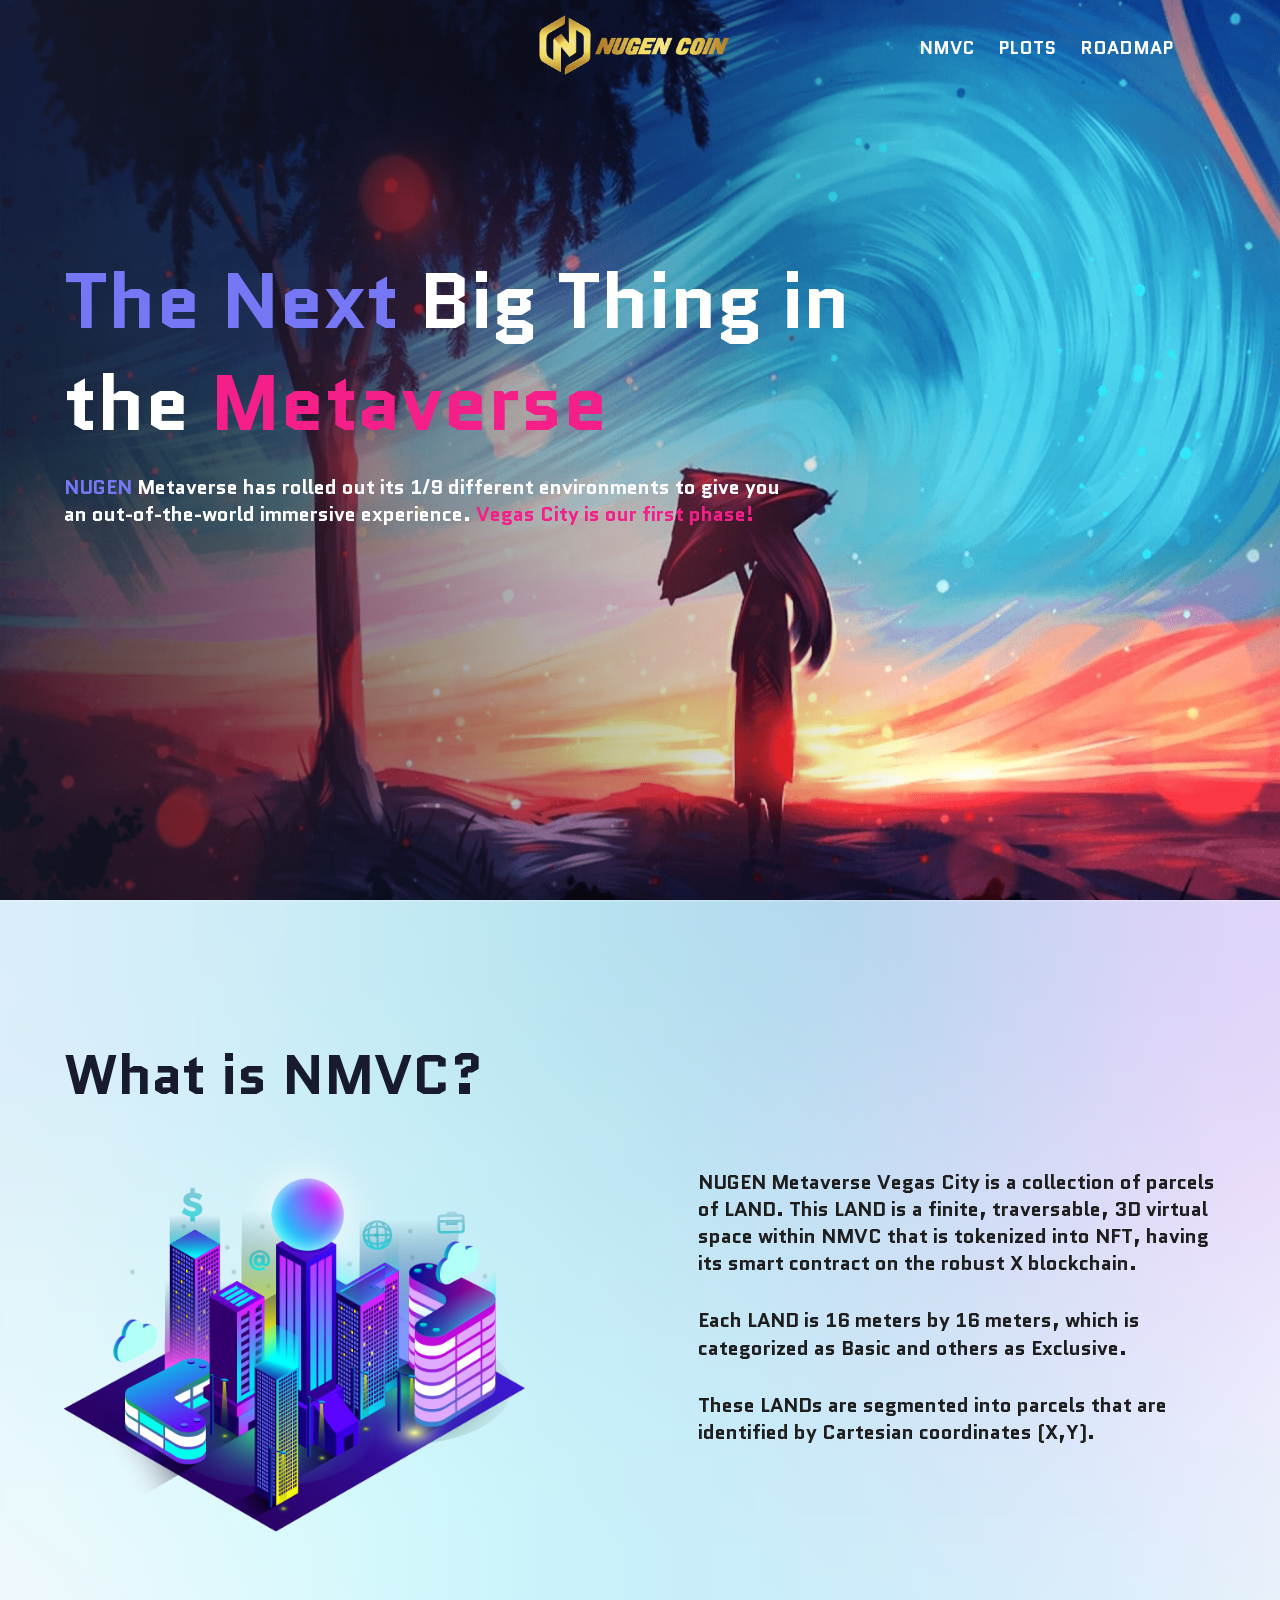
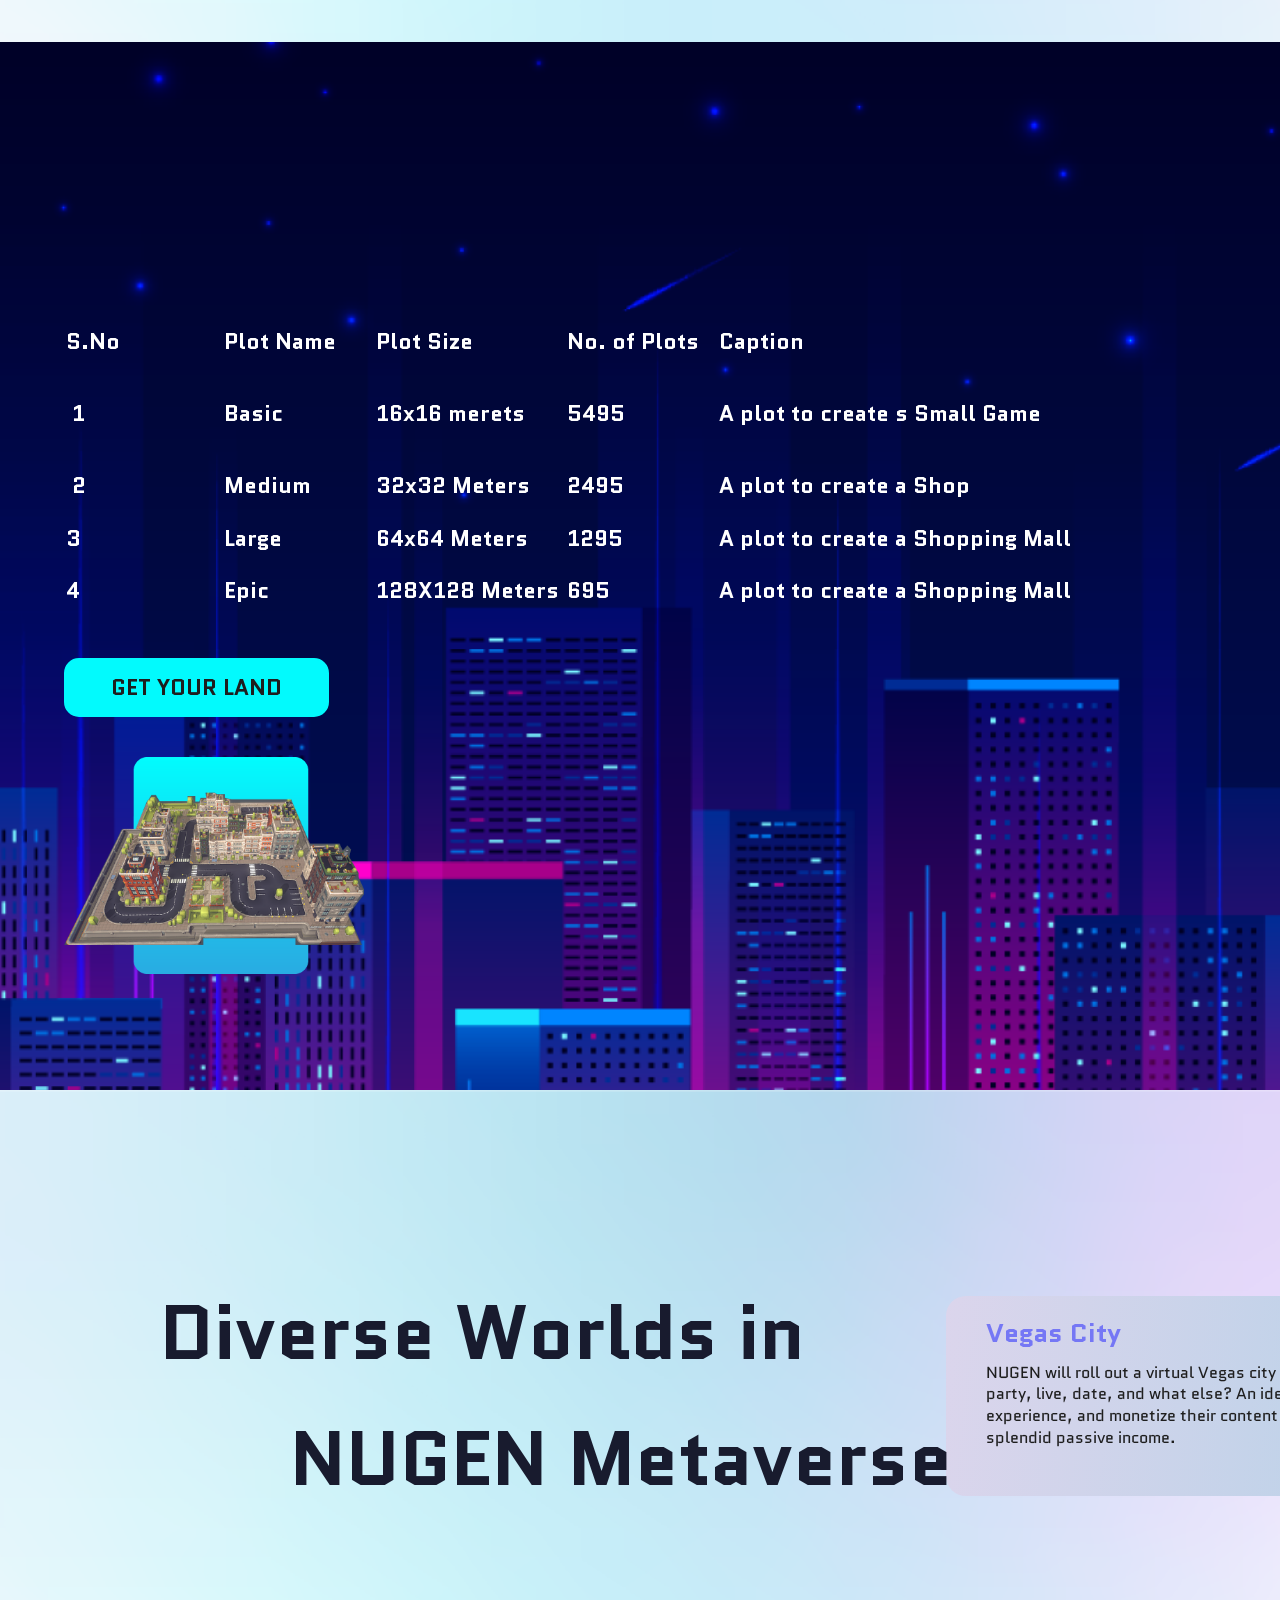
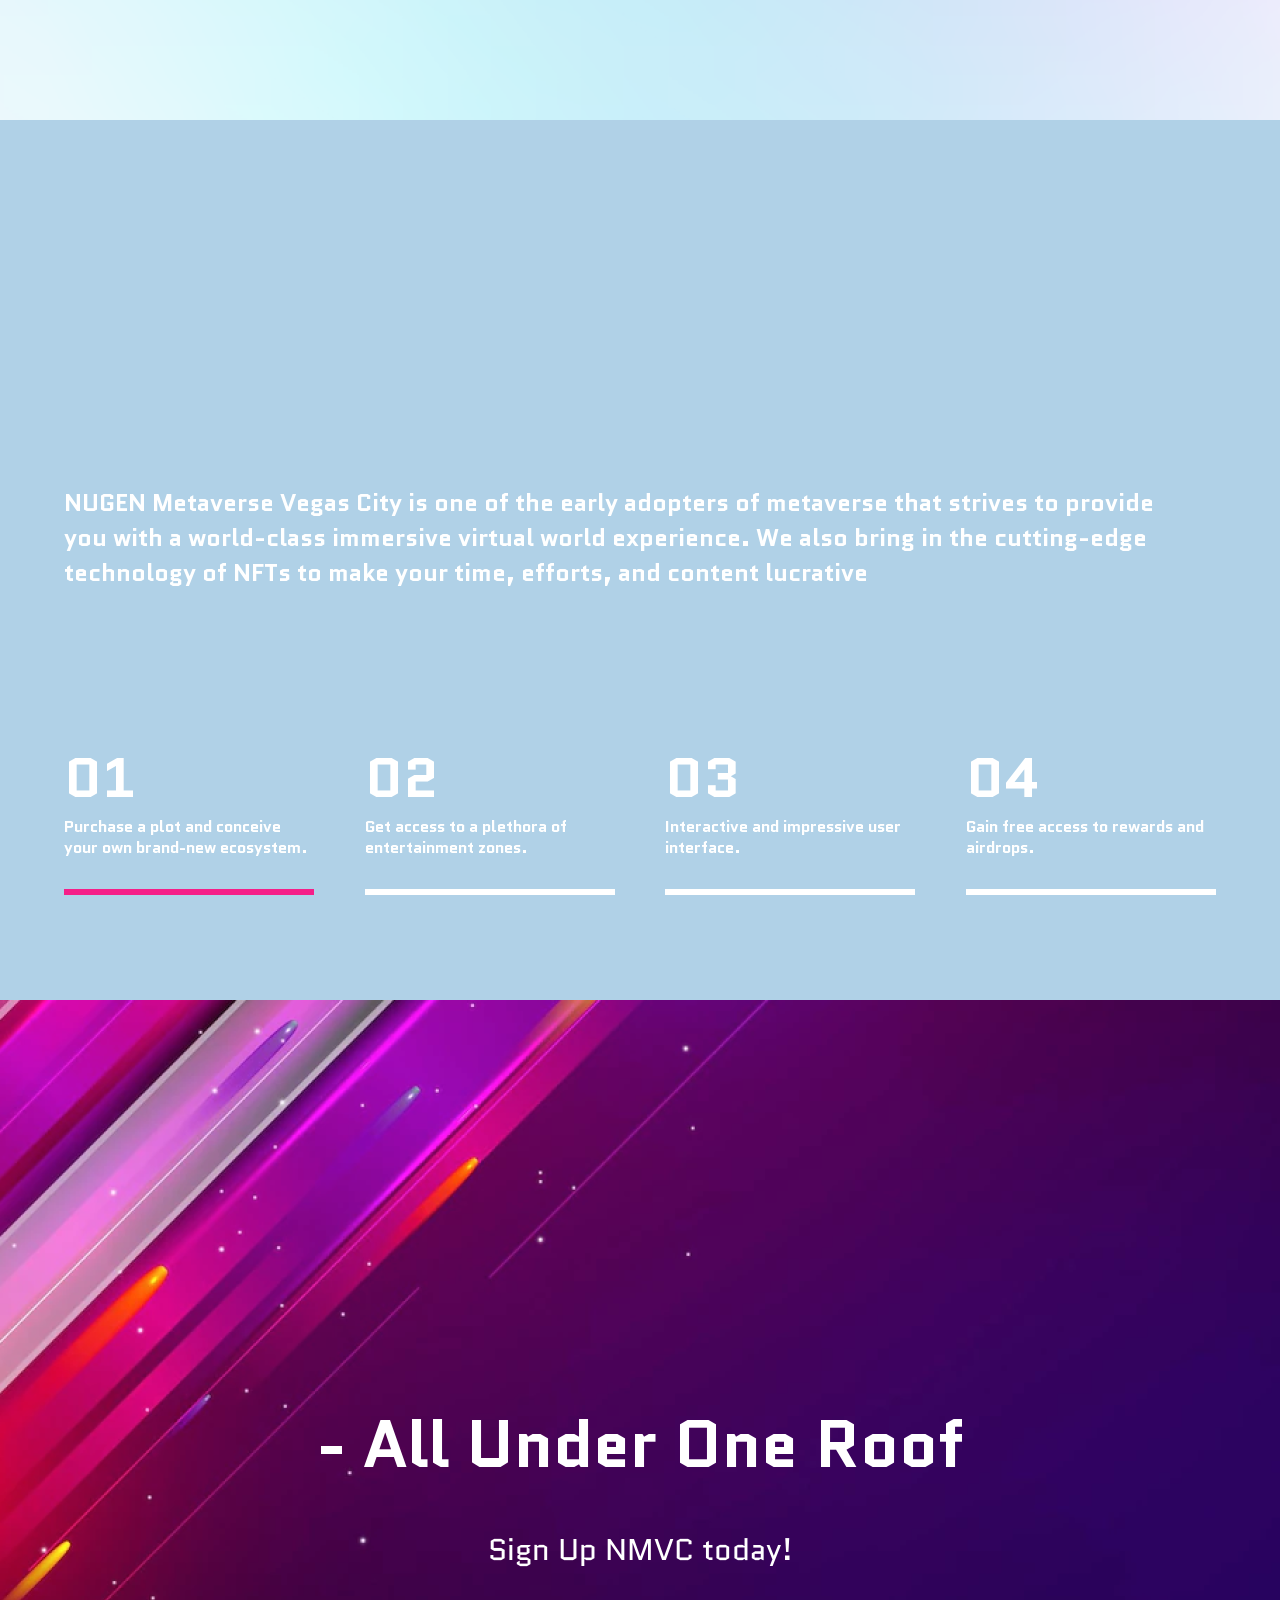
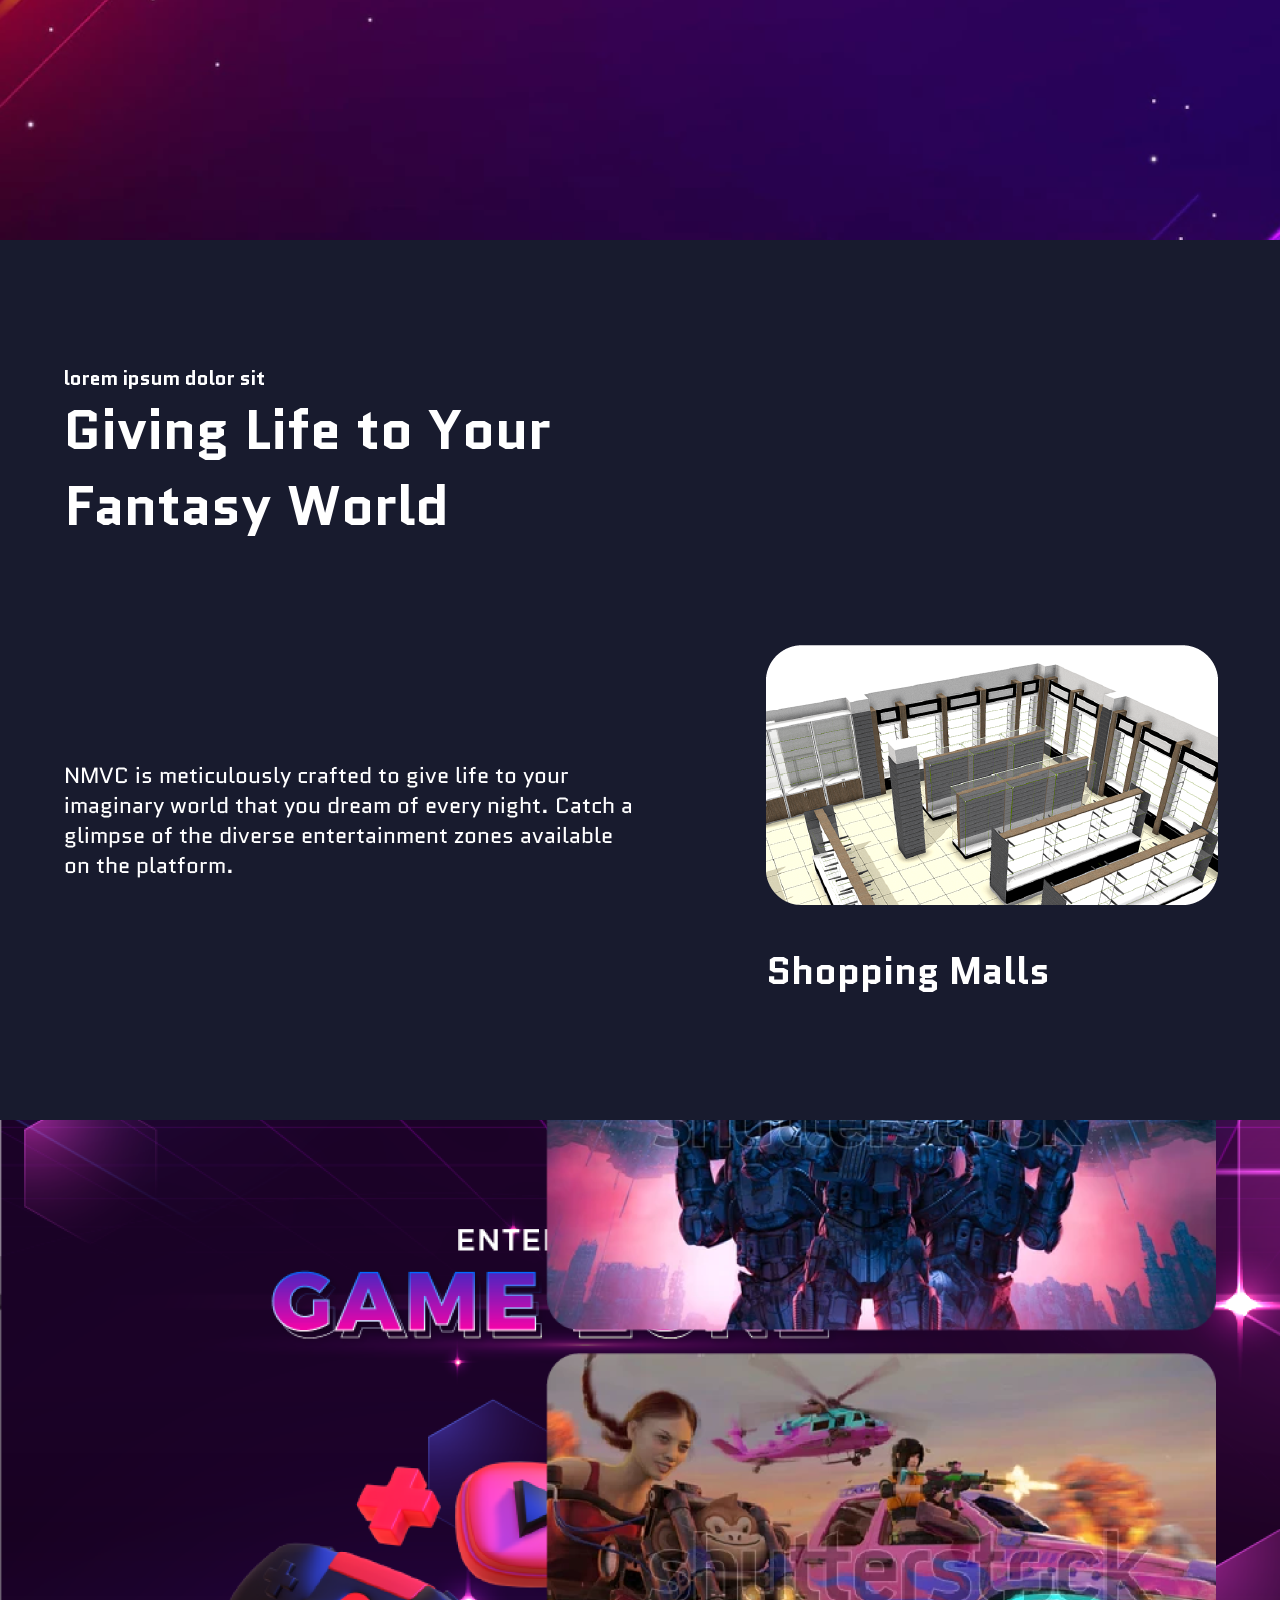
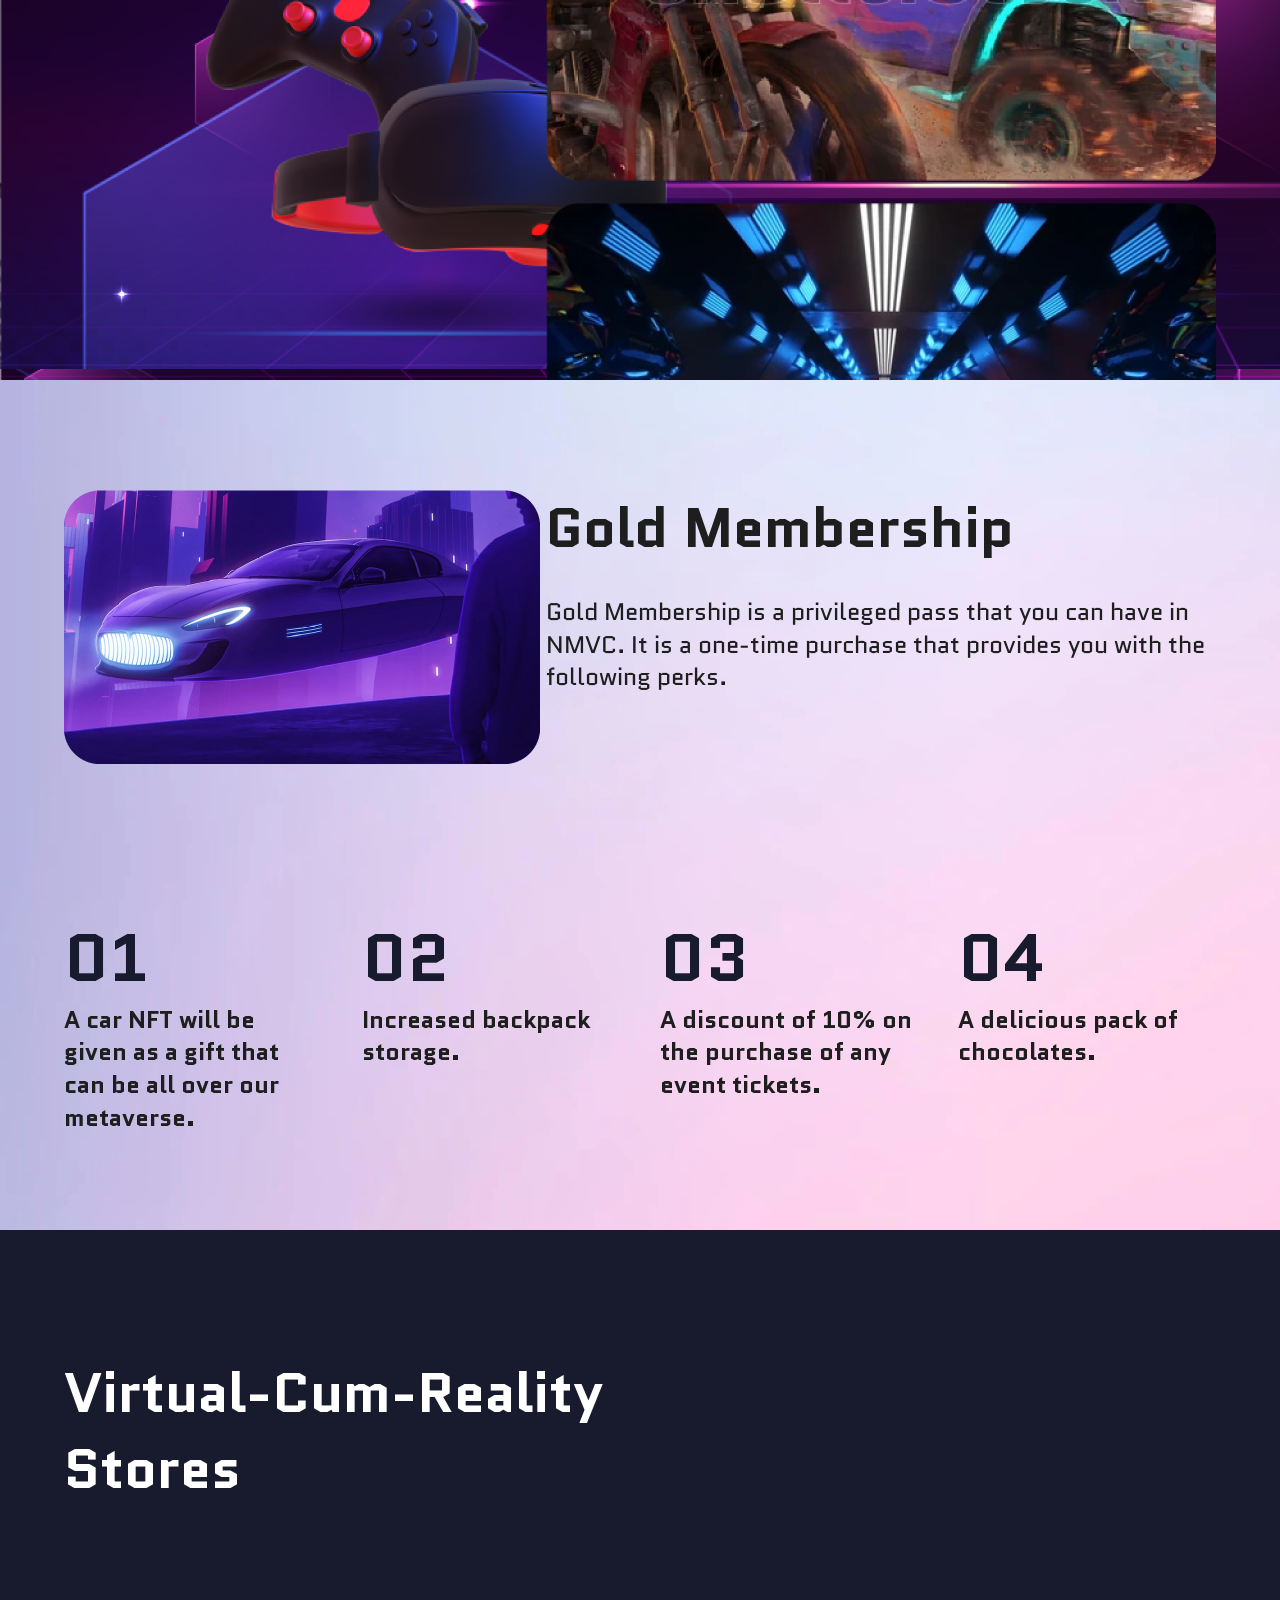
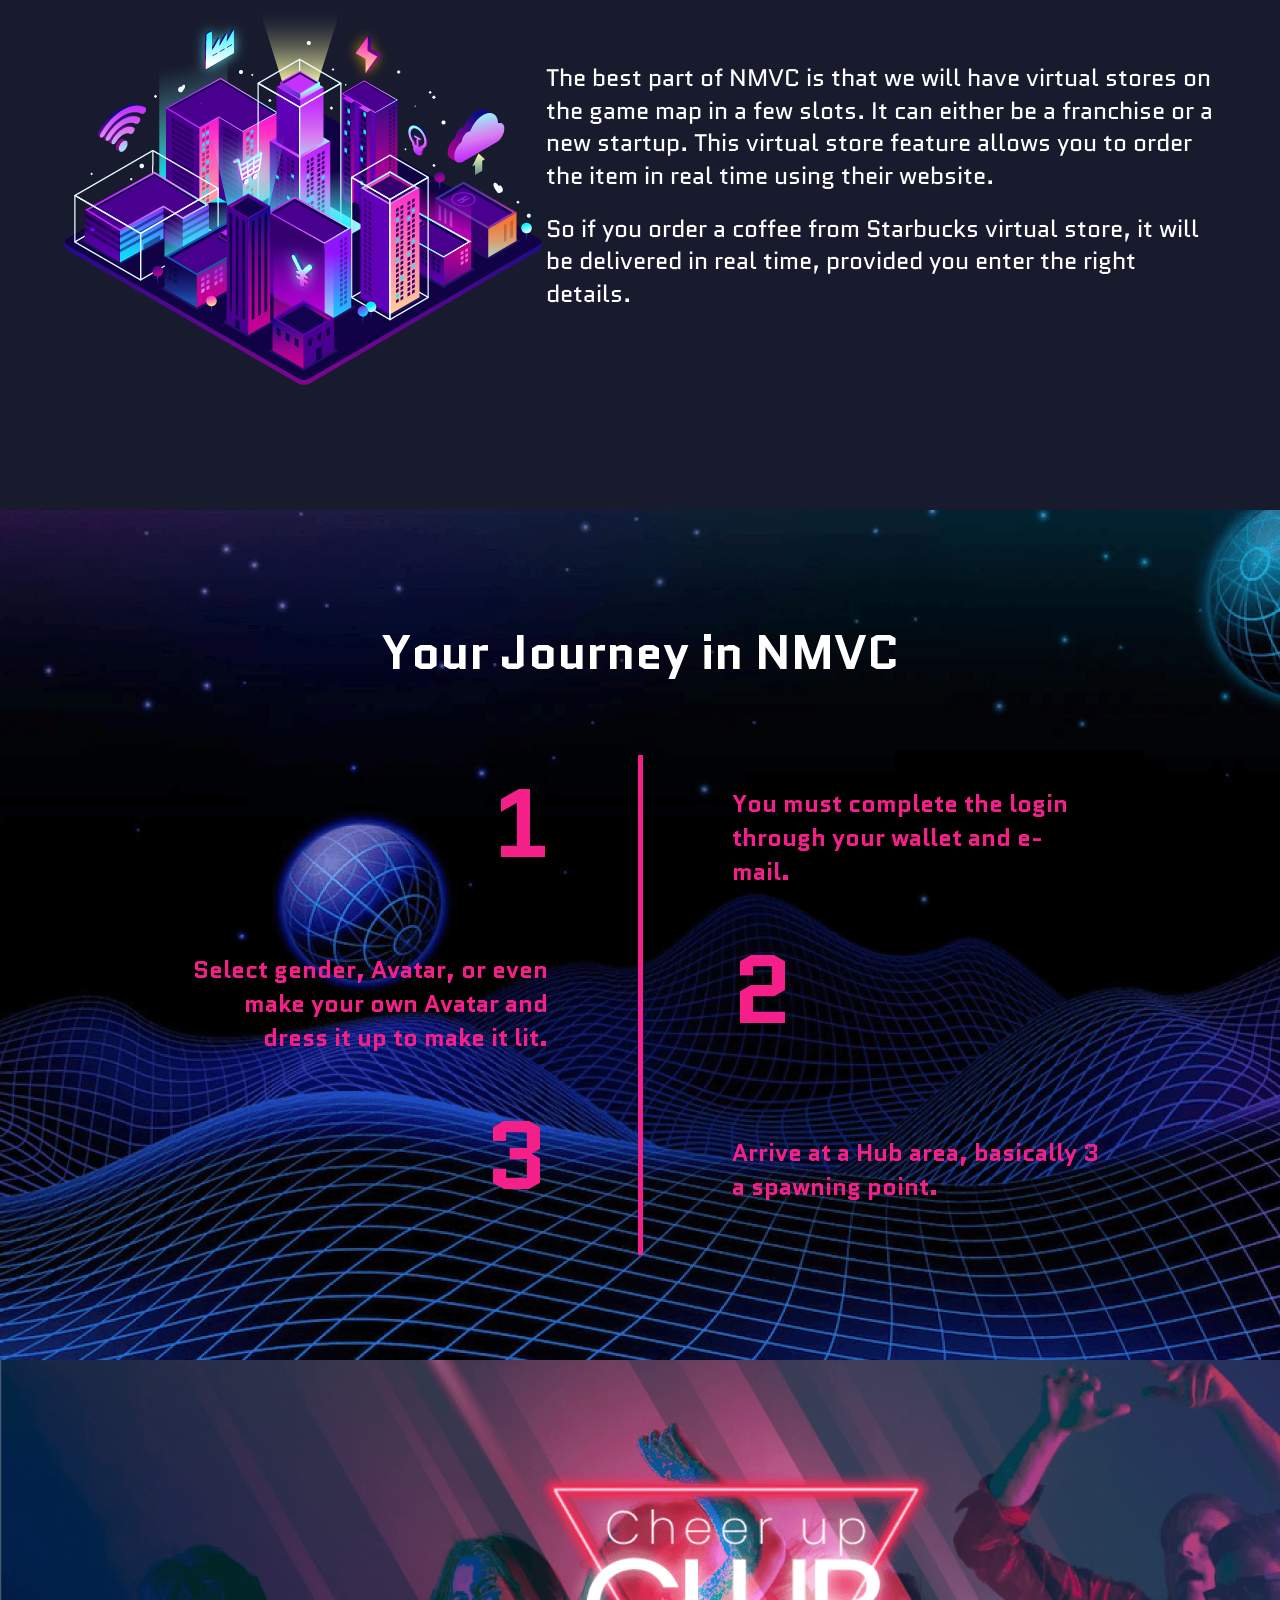
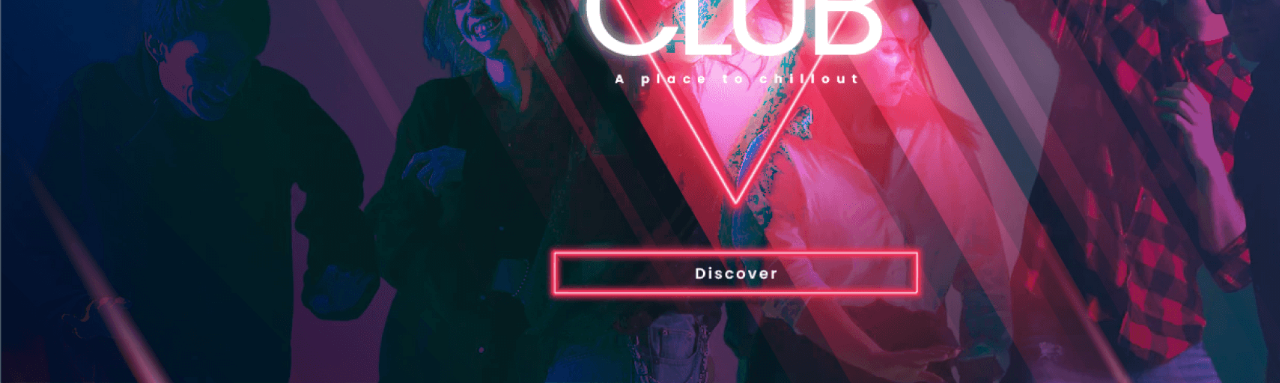
==== commit 6883587c: "1" ====
--- a/index.html
+++ b/index.html
@@ -133,7 +133,7 @@
 
     <section class="world">
         <div class="worldContent">
-            <div class="worldsSliderWrapper" style="transform: translateX(-0px);">
+            <div class="worldsSliderWrapper" style="transform: translate3d(-0%, 0px, 0px);">
                 <div class="sliderItem sliderTextBlock">
                     <p class="sliderText sliderText_1">Diverse Worlds in </p>
                     <p class="sliderText sliderText_2">NUGEN Metaverse</p>
--- a/style/style.css
+++ b/style/style.css
@@ -48,13 +48,16 @@
     z-index: 999;
     transition: 0.3s;
 }
+
 .menuFixed {
     background: #e1f7ff !important;
     padding-top: 20px !important;
 }
+
 .menuFixed a {
     color: #181B2E;
 }
+
 .logotype {
     width: 200px;
 }
@@ -87,6 +90,21 @@
     color: #F51F89
 }
 
+.world main {
+    overflow-x: hidden;
+    display: flex;
+    position: sticky;
+    top: 0;
+}
+
+.world section {
+    min-width: 50vw;
+    min-height: 100vh;
+    display: flex;
+    justify-content: center;
+    align-items: center;
+    font-size: 4ch;
+}
 
 
 /* HEADER */
@@ -241,29 +259,45 @@
 
 .world {
     background-image: url('../images/siteBG.png');
-    height: 960px;
+    height: auto;
+    padding-top: 0;
+    padding-bottom: 0;
 }
 
 .worldContent {
     position: relative;
-    left: 160px;
-    top: 200px;
-}
-
+    padding-left: 160px;
+    top: 0px;
+    height: 70vh;
+    width: 100vw;
+    padding-top: 0vh;
+    overflow-x: scroll;
+    will-change: transform;
+    transform-style: preserve-3d;
+}
+
+.horizontalScrollOff {
+    pointer-events: none;
+}
+.worldsSliderWrapper {
+    margin-top: 20vh;
+}
 .sliderText {
     font-weight: 700;
-    font-size: 106px;
+    font-size: 96px;
     line-height: 166.5%;
     color: #181B2E;
 }
 
 .sliderText_2 {
     position: relative;
-    left: 200px;
-}
+    left: 130px;
+}
+
 .sliderItem {
     margin-right: 50px;
 }
+
 .sliderItemBlock {
     width: 600px;
     height: 200px;
@@ -294,6 +328,11 @@
     display: flex;
     align-items: center;
     transition: 0.3s;
+   padding-right: 200px;
+}
+
+.worldContent::-webkit-scrollbar {
+    width: 0;
 }
 
 .sliderTextBlock {
@@ -632,10 +671,12 @@
     text-align: right;
     width: 40%;
 }
+
 .stepsList {
     width: 80%;
     margin: 0 auto;
 }
+
 .stepsRight {
     text-align: left;
     width: 40%;
@@ -650,6 +691,7 @@
     color: #FFFFFF;
     margin-bottom: 70px;
 }
+
 .stepsText {
     height: 166px;
 }
@@ -657,6 +699,7 @@
 .stepsNumber {
     height: 166px;
 }
+
 .stepsText {
     position: relative;
 
@@ -714,7 +757,7 @@
 
 
 .worldBlack {
-    background:  #181B2E;
+    background: #181B2E;
 }
 
 .worldBlack .sliderText {
@@ -725,15 +768,16 @@
     background: #181B2E !important;
     border-bottom: 2px solid #F51F89 !important;
 }
+
 .menuBlack a {
     color: white;
 }
 
-.specialBlack .particles-js{
+.specialBlack .particles-js {
     background: #181B2E !important;
 }
 
-.worldBlack >  .particles-js {
+.worldBlack>.particles-js {
     background: #181B2E !important;
 }
 
@@ -742,24 +786,29 @@
     .container {
         max-width: 90%;
     }
+
     .sliderTextBlock {
         min-width: 80%;
     }
+
     .specialCard {
         max-width: 300px;
     }
+
     .specialCardText {
         font-size: 16px;
     }
+
     .goldList {
         gap: 40px;
     }
+
     .cheer {
         background-image: url('../images/cheer.png');
         height: 623px;
         background-size: cover;
     }
-} 
+}
 
 @media (max-width: 1366px) {
     .menuLinks a {
@@ -767,45 +816,55 @@
         transition: 0.3s;
         margin-right: 20px;
     }
+
     .header h1 {
         font-size: 78px;
         line-height: 102px;
         width: 790px;
         color: white;
     }
+
     .header p {
         font-size: 20px;
         max-width: 724px;
     }
+
     .nmvcText {
         max-width: 45%;
         width: 100%;
     }
+
     .nmvcContent img {
         width: 40%;
     }
+
     .plotContent {
         display: block;
         justify-content: space-between;
     }
+
     .plot {
         background-image: url('../images/plotBG.png');
         height: auto;
         background-size: cover;
     }
+
     .plotImage {
         width: 300px;
         margin-top: 40px;
     }
+
     .sliderText {
         font-weight: 700;
         font-size: 76px;
         line-height: 166.5%;
         color: #181B2E;
     }
+
     .specialCard {
         max-width: 250px;
     }
+
     .lifeText {
         max-width: 50%;
         font-weight: 400;
@@ -820,50 +879,61 @@
         background-image: url('../images/siteBG.png');
         height: 560px;
     }
+
     .worldContent {
         position: relative;
         left: 60px;
         top: 100px;
     }
+
     .sliderText {
         font-weight: 700;
         font-size: 46px;
         line-height: 166.5%;
         color: #181B2E;
     }
+
     .sliderTextBlock {
         min-width: 700px;
     }
+
     .specialCards {
         display: flex;
         justify-content: space-between;
         margin-top: 150px;
         flex-wrap: wrap;
     }
+
     .special {
         height: 1100px;
         padding-top: 0;
         padding-bottom: 0;
     }
+
     .goldHeader img {
         width: 30%;
         height: 150px;
     }
+
     .goldHeaderText {
         max-width: 60%;
     }
+
     .goldList {
         display: grid;
         grid-template-columns: repeat(2, 1fr);
         gap: 20px;
         margin-top: 50px;
     }
+
     .storesContent img {
         width: 30%;
     }
+
     .storesText {
         width: 60%;
     }
+
     .cheer {
         height: 435px;
     }
@@ -874,51 +944,63 @@
         display: none !important;
         width: 0% !important;
     }
+
     .menu li {
         width: unset;
         text-align: left;
     }
+
     .menu ul {
         display: flex;
         justify-content: space-between;
         width: 90%;
         margin: 0 auto;
     }
+
     .header h1 {
         font-size: 58px;
         line-height: 72px;
         width: 90%;
     }
+
     .header p {
         max-width: 90%;
     }
+
     .nmvcContent {
         display: block;
         justify-content: space-between;
         align-items: center;
     }
+
     .nmvcText {
         max-width: 100%;
         width: 100%;
         margin-top: 100px;
     }
+
     .plotTable td {
         min-width: 97px;
     }
+
     .plotTable {
         color: white;
         font-size: 14px;
     }
+
     .specialCard {
         margin-bottom: 30px;
     }
+
     .quoteTextTitle {
         font-size: 36px;
         margin-top: 100px;
     }
+
     .quote {
         height: 500px;
     }
+
     .lifeText {
         max-width: 100%;
         font-weight: 400;
@@ -926,58 +1008,71 @@
         line-height: 136.5%;
         color: #1E1E1E;
     }
+
     .lifeContent {
         display: block;
     }
+
     .lifeImage {
         margin-top: 50px;
     }
+
     .life {
         height: 962px;
         padding-top: 0;
         padding-bottom: 0;
         position: relative;
     }
+
     .gold {
         background-image: url('../images/siteBG-2.png');
         height: auto;
         background-size: cover;
     }
+
     .goldHeader {
         display: flex;
         justify-content: space-between;
         flex-direction: column-reverse;
     }
+
     .goldHeaderText {
         max-width: 100%;
     }
+
     .goldHeader img {
         width: 80%;
         height: auto;
         margin-top: 40px;
     }
+
     .storesContent {
         display: block;
         justify-content: space-between;
         margin-top: 50px;
         align-items: center;
     }
+
     .stores {
         height: 1052px;
         padding-top: 0;
         padding-bottom: 0;
         position: relative;
     }
+
     .storesText {
         width: 100%;
     }
+
     .storesContent img {
         width: 70%;
     }
+
     .stepsList {
         width: 100%;
         margin: 0 auto;
     }
+
     .cheer {
         height: 312px;
     }
@@ -987,73 +1082,92 @@
     .logotype {
         width: 150px;
     }
+
     .menuLinks a {
         font-size: 14px;
         transition: 0.3s;
         margin-right: 15px;
     }
+
     .header p {
         max-width: 100%;
     }
+
     .nmvcContent img {
         width: 80%;
     }
+
     .nmvc {
         background-image: url('../images/siteBG.png');
         max-height: 1069px;
     }
+
     .worldsSliderWrapper {
         display: block;
         transition: 0.3s;
     }
+
     .sliderTextBlock {
         min-width: 100%;
     }
+
     .sliderText_2 {
         position: relative;
         left: 0px;
     }
+
     .world {
         background-image: url('../images/siteBG.png');
         height: auto;
     }
+
     .sliderItemBlock {
         width: 100%;
     }
+
     .sliderItem {
         margin-bottom: 50px;
     }
+
     .worldContent {
         position: relative;
         left: 0px;
         top: 100px;
     }
+
     .worldsSliderWrapper {
         width: 90%;
         margin: 0 auto;
     }
+
     .sliderItem {
         margin-right: 0px;
     }
+
     .special {
         height: 1700px;
     }
+
     .specialCards {
         display: block;
     }
+
     .specialCard {
         max-width: 100%;
         /* display: flex; */
     }
+
     .life {
         height: 1151px;
         padding-top: 0;
         padding-bottom: 0;
         position: relative;
     }
+
     .lifeImage {
         max-width: 100%;
     }
+
     .lifeImage img {
         width: 100%;
     }
@@ -1061,29 +1175,35 @@
     .swiper-slide {
         width: 100%;
     }
+
     .swiper-slide img {
         width: 100%;
     }
+
     .goldList {
         display: grid;
         grid-template-columns: repeat(1, 1fr);
         gap: 40px;
         margin-top: 50px;
     }
+
     .goldHeader img {
         width: 100%;
         height: auto;
         margin-top: 40px;
     }
+
     .stepsText {
         font-style: normal;
         font-weight: 700;
         font-size: 16px;
         line-height: 34px;
     }
+
     .cheer {
         height: 200px;
     }
+
     .headerText {
         position: relative;
         top: 228px;
@@ -1096,46 +1216,57 @@
         line-height: 62px;
         width: 90%;
     }
+
     .header p {
         font-size: 18px;
     }
+
     .siteTitle h1 {
         font-size: 46px;
         max-width: 100%;
     }
+
     .sliderText {
         font-weight: 700;
         font-size: 36px;
         line-height: 166.5%;
         color: #181B2E;
     }
+
     .sliderItemText {
         font-weight: 400;
         font-size: 14px;
         line-height: 136.5%;
         color: #1E1E1E;
     }
+
     .sliderItemBlock {
-       
+
         height: auto;
-       
-    }
+
+    }
+
     .special {
         height: 1523px;
     }
+
     .specialCards {
         margin-top: 75px;
     }
+
     .quoteTextTitle {
         font-size: 36px;
         margin-top: 29px;
     }
+
     .swiper {
         height: 520px;
     }
+
     .game {
         height: 520px;
     }
+
     .swiper-slide {
         position: relative;
         top: 0px;
@@ -1148,9 +1279,11 @@
         width: 100%;
         text-align: center;
     }
+
     .menu ul {
         flex-wrap: wrap;
     }
+
     .quoteTextTitle {
         font-size: 30px;
     }
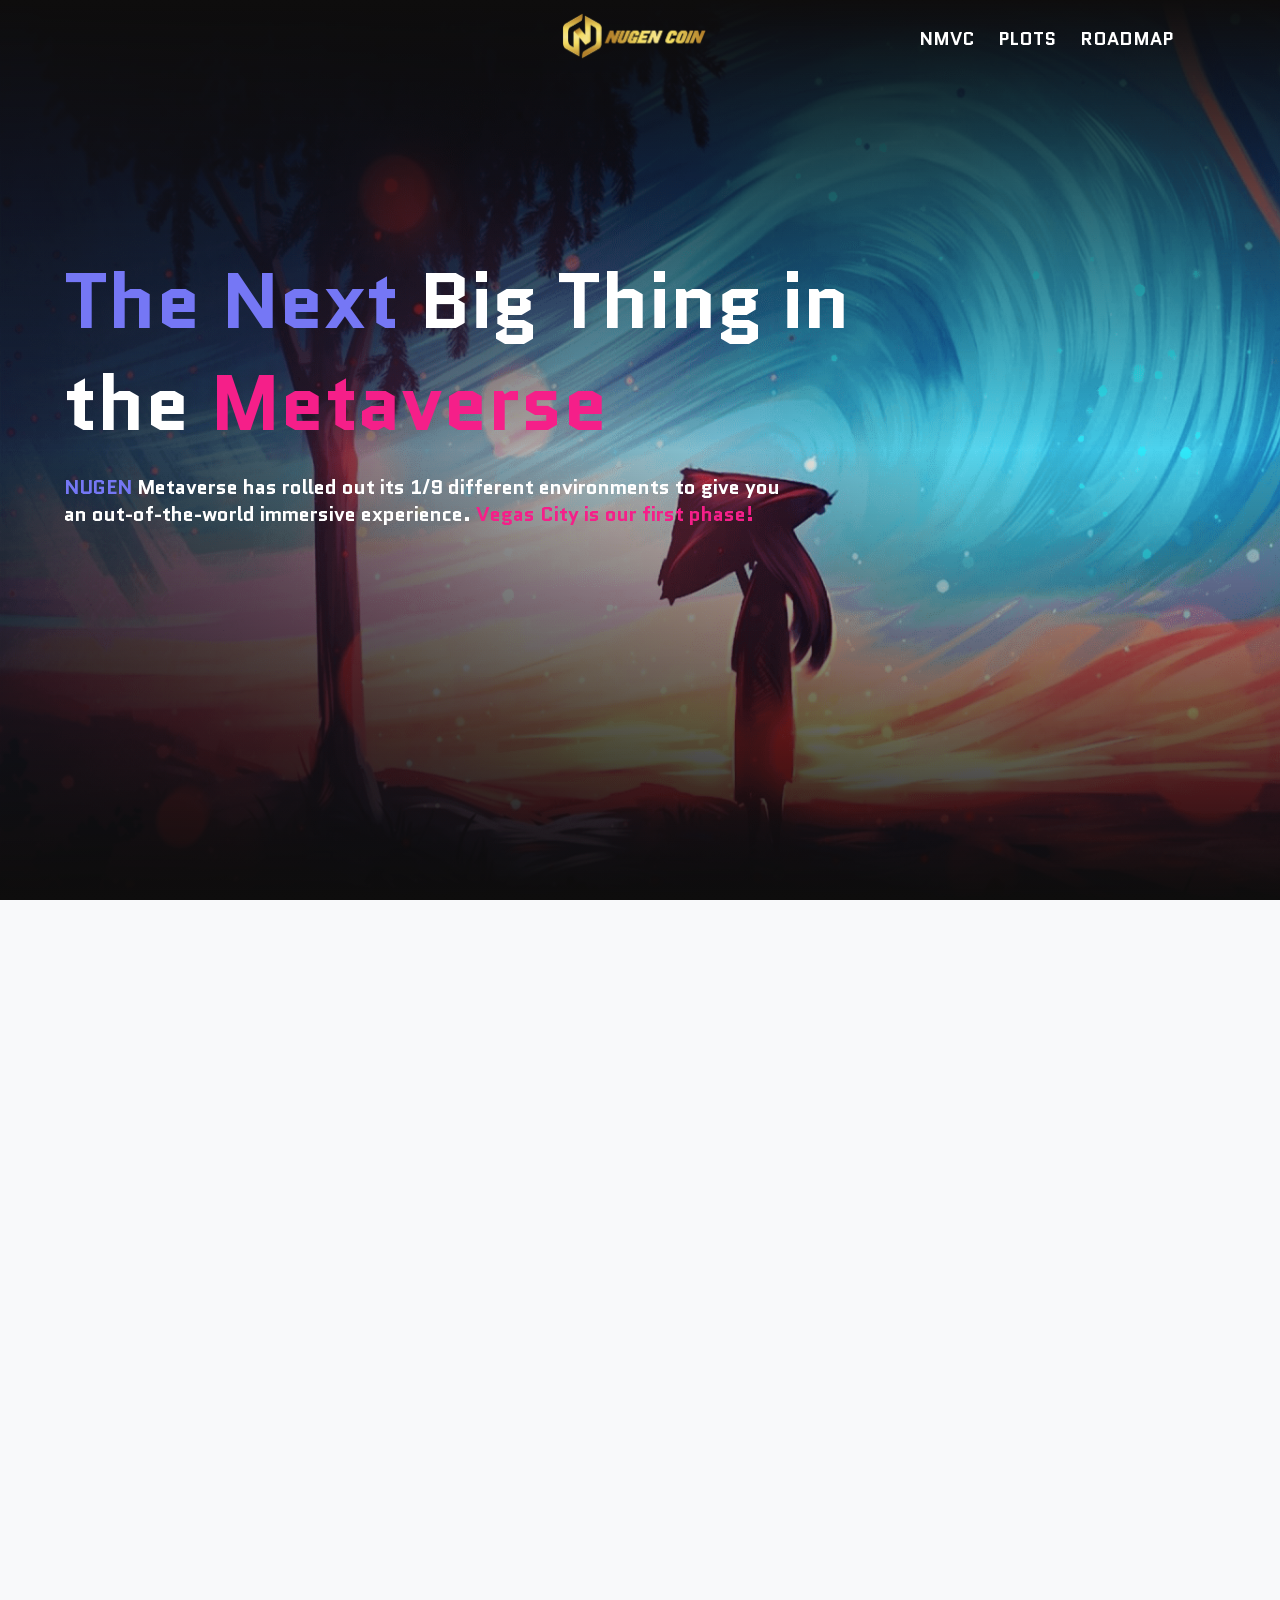
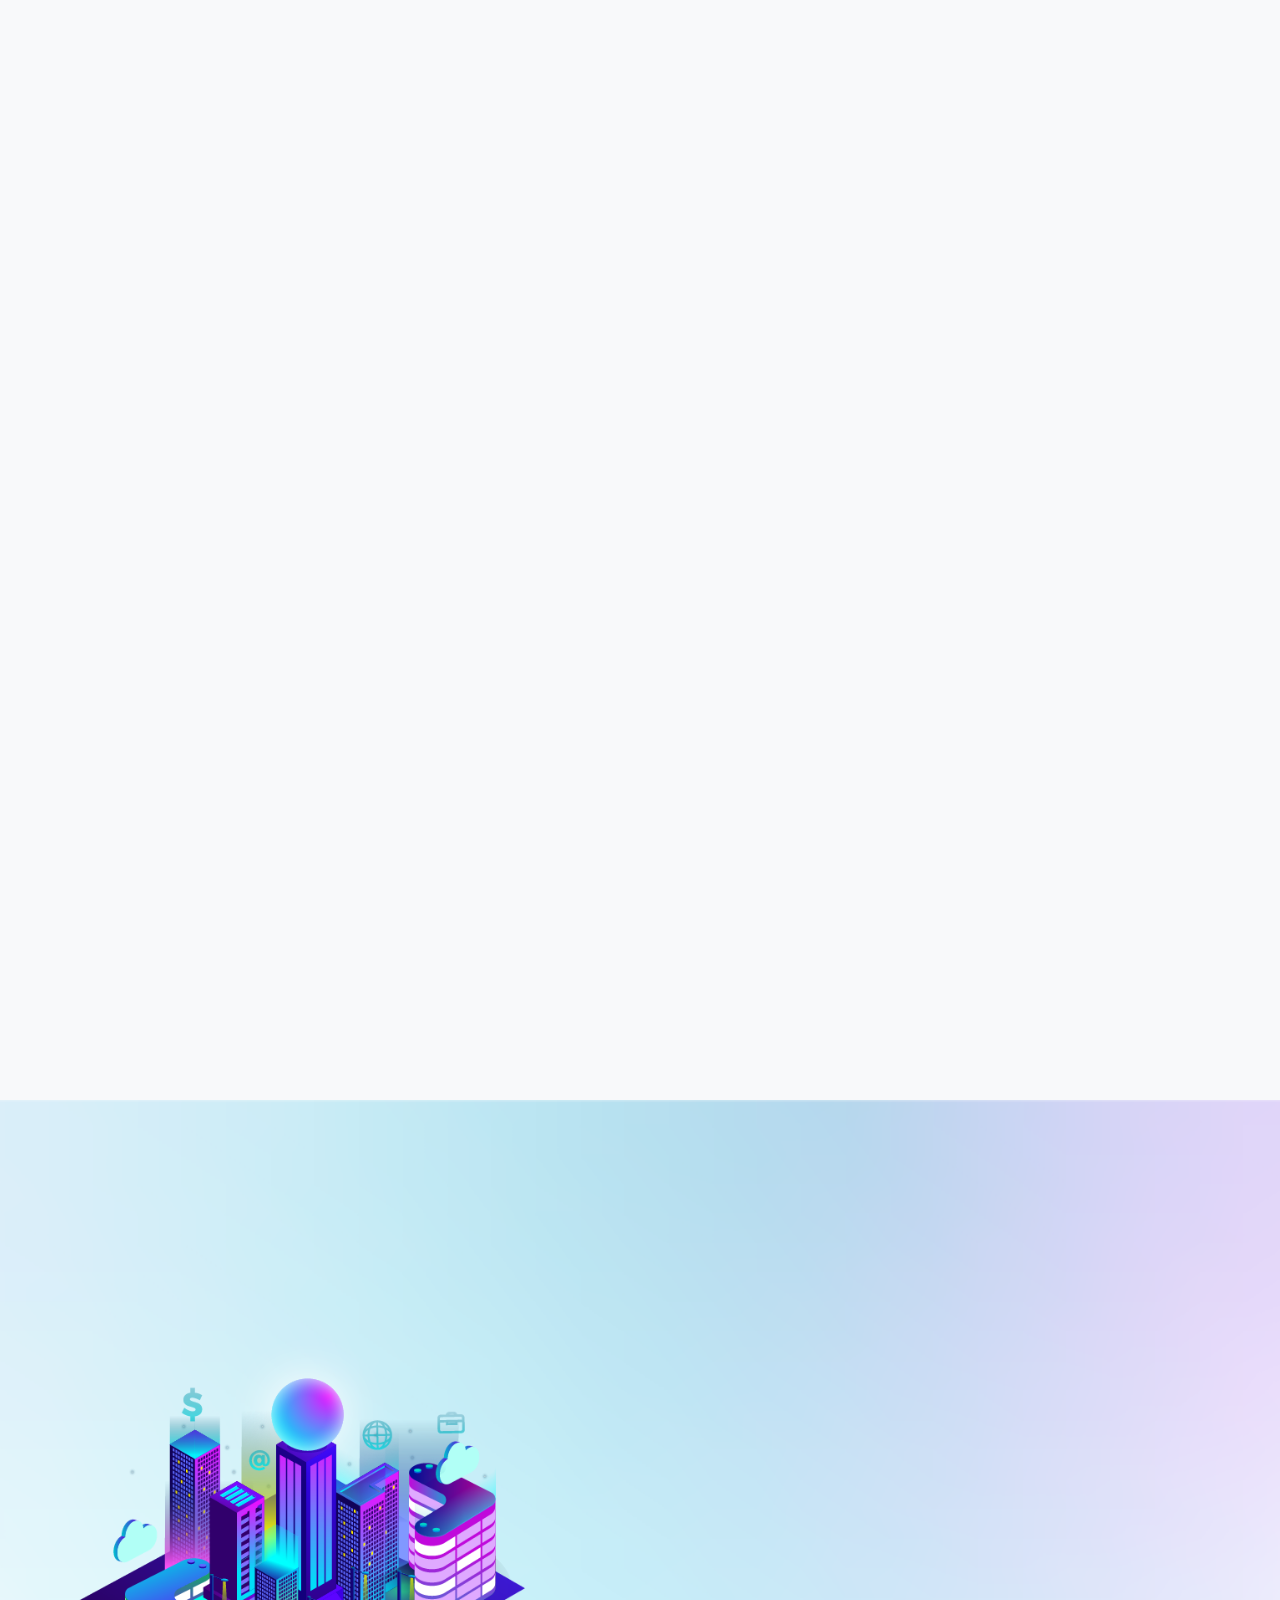
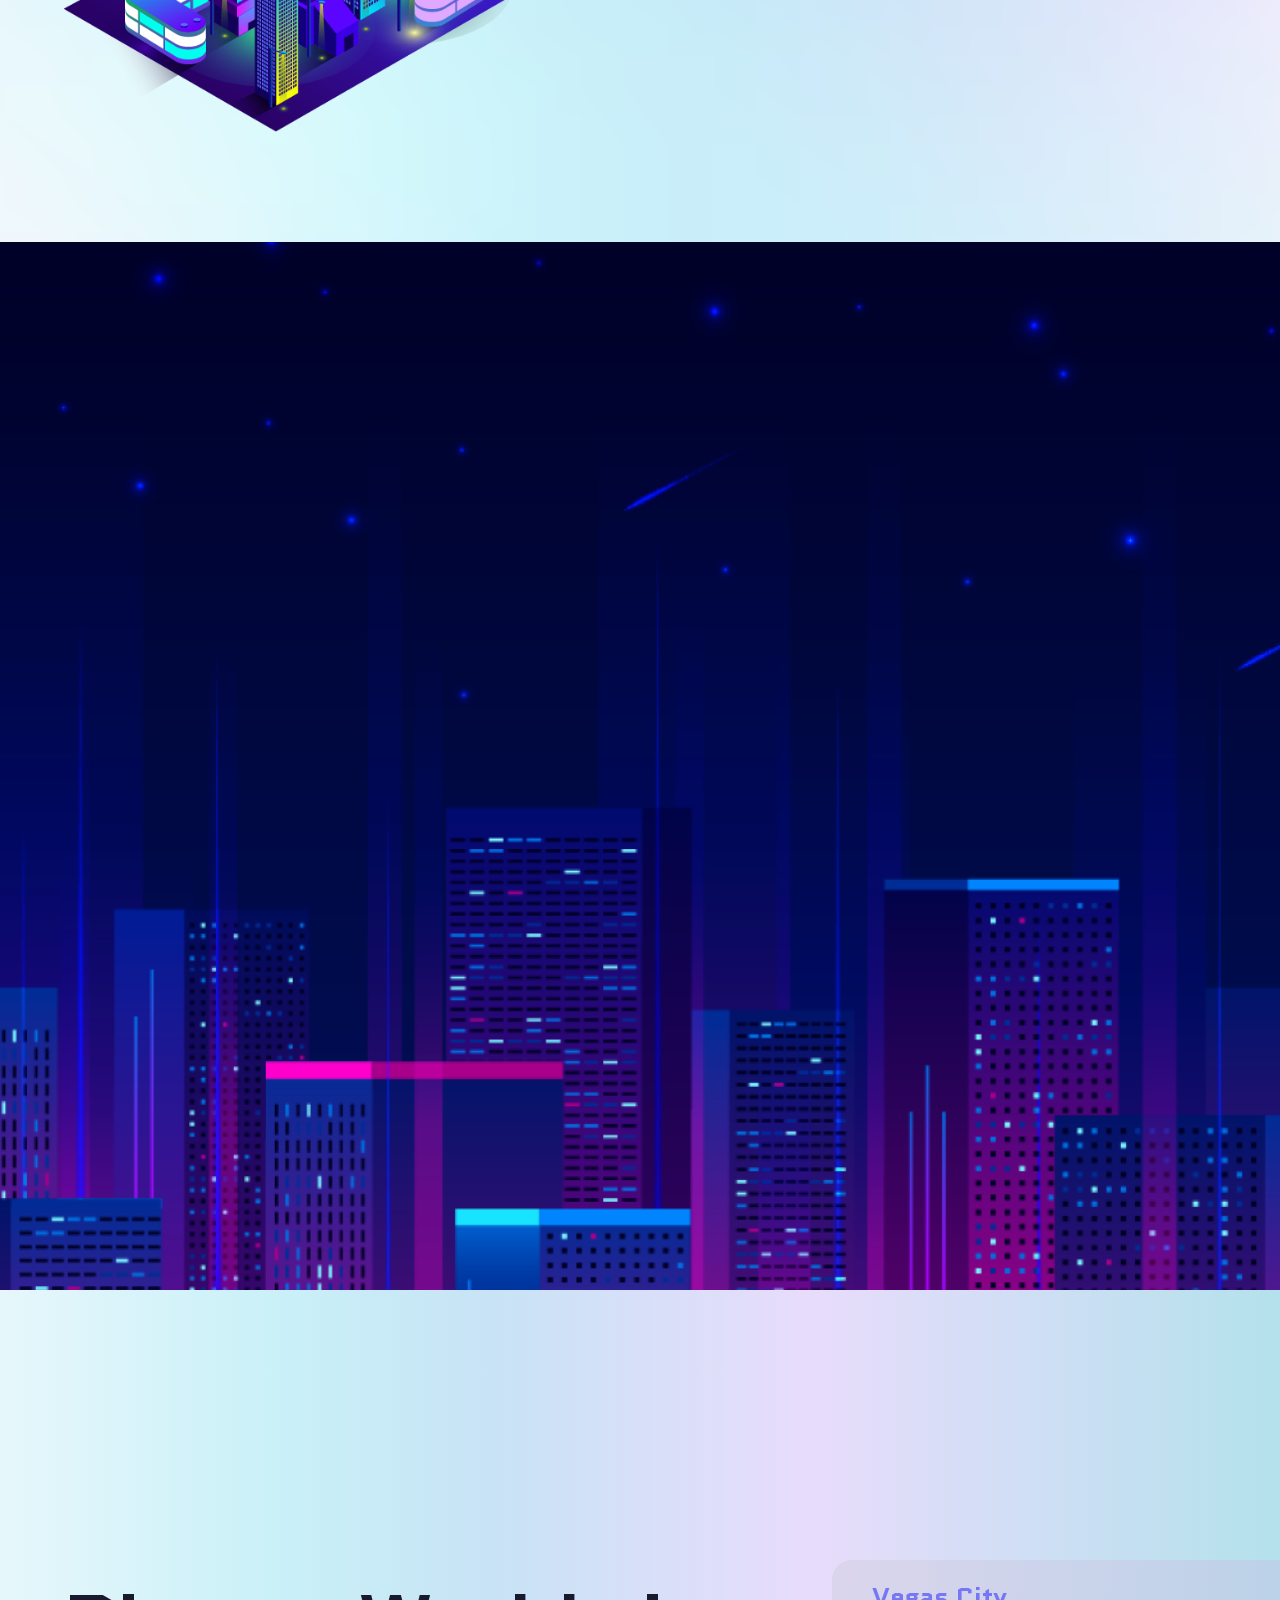
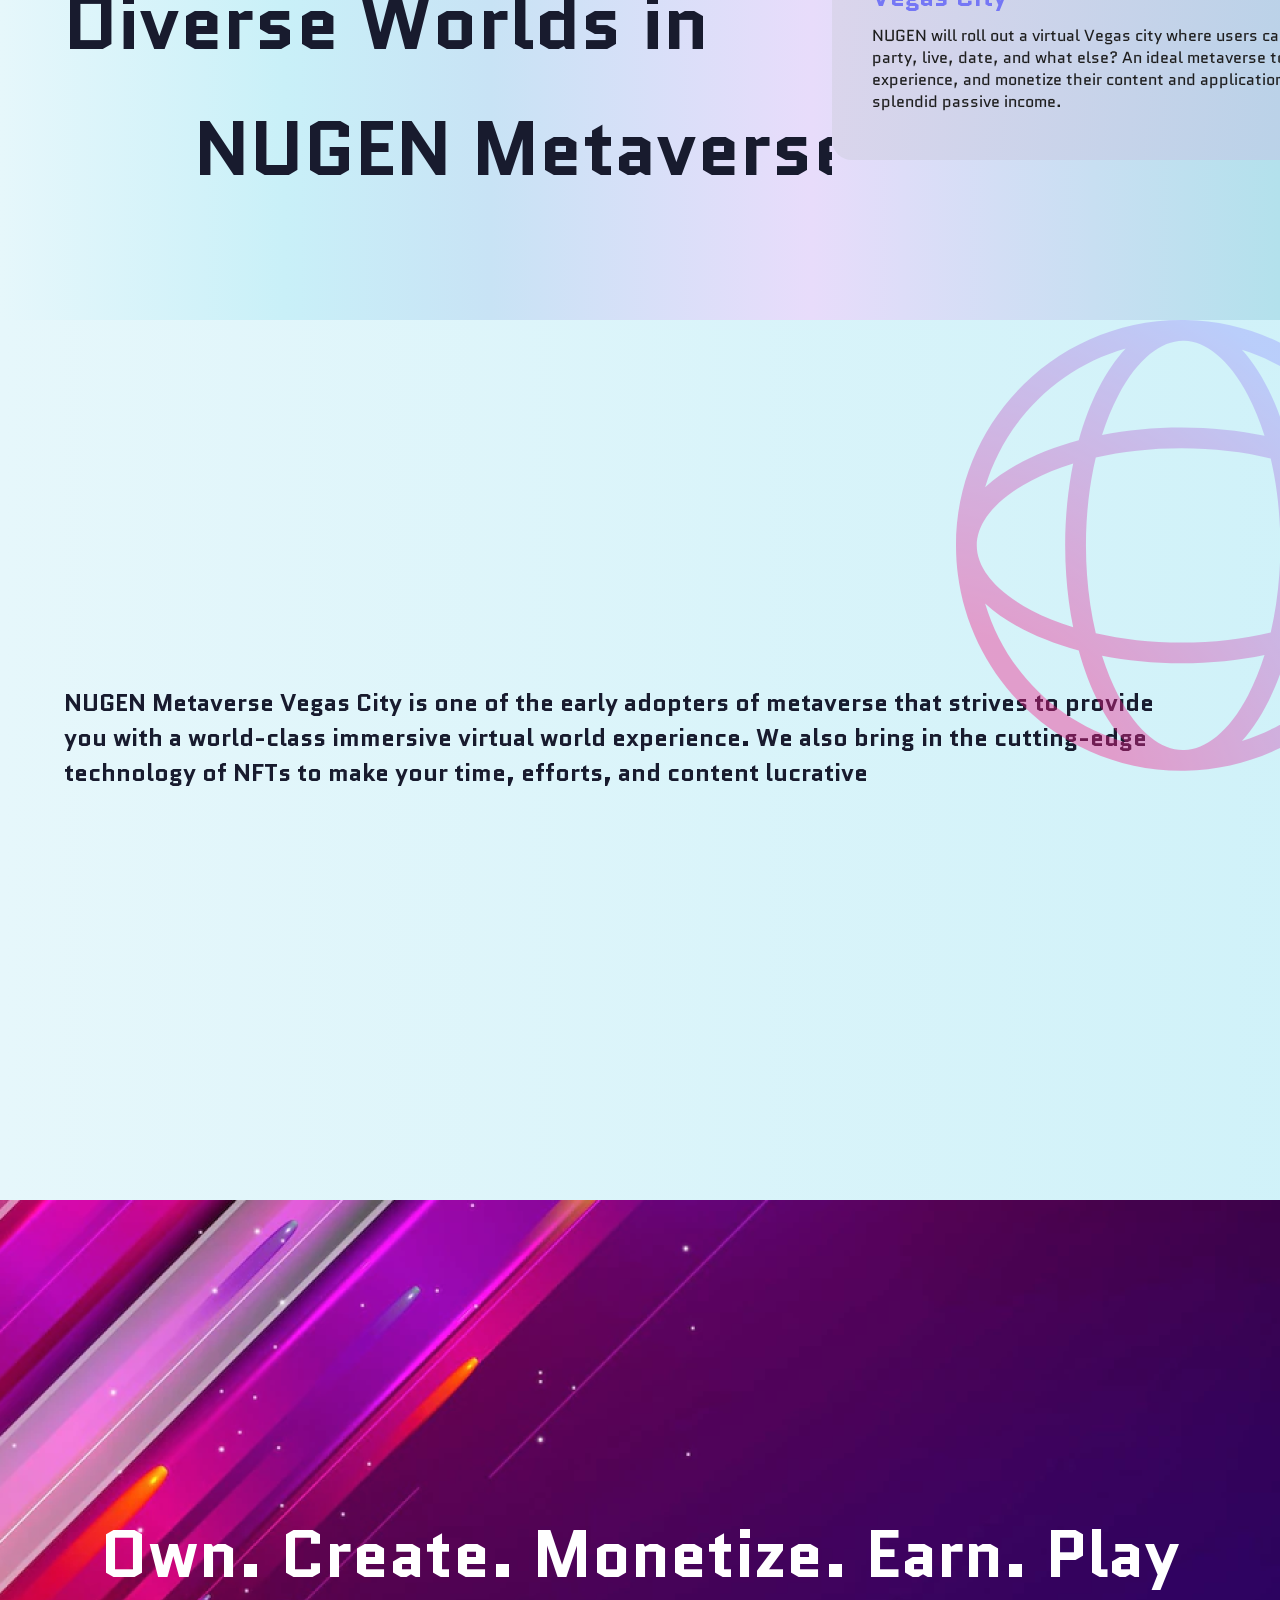
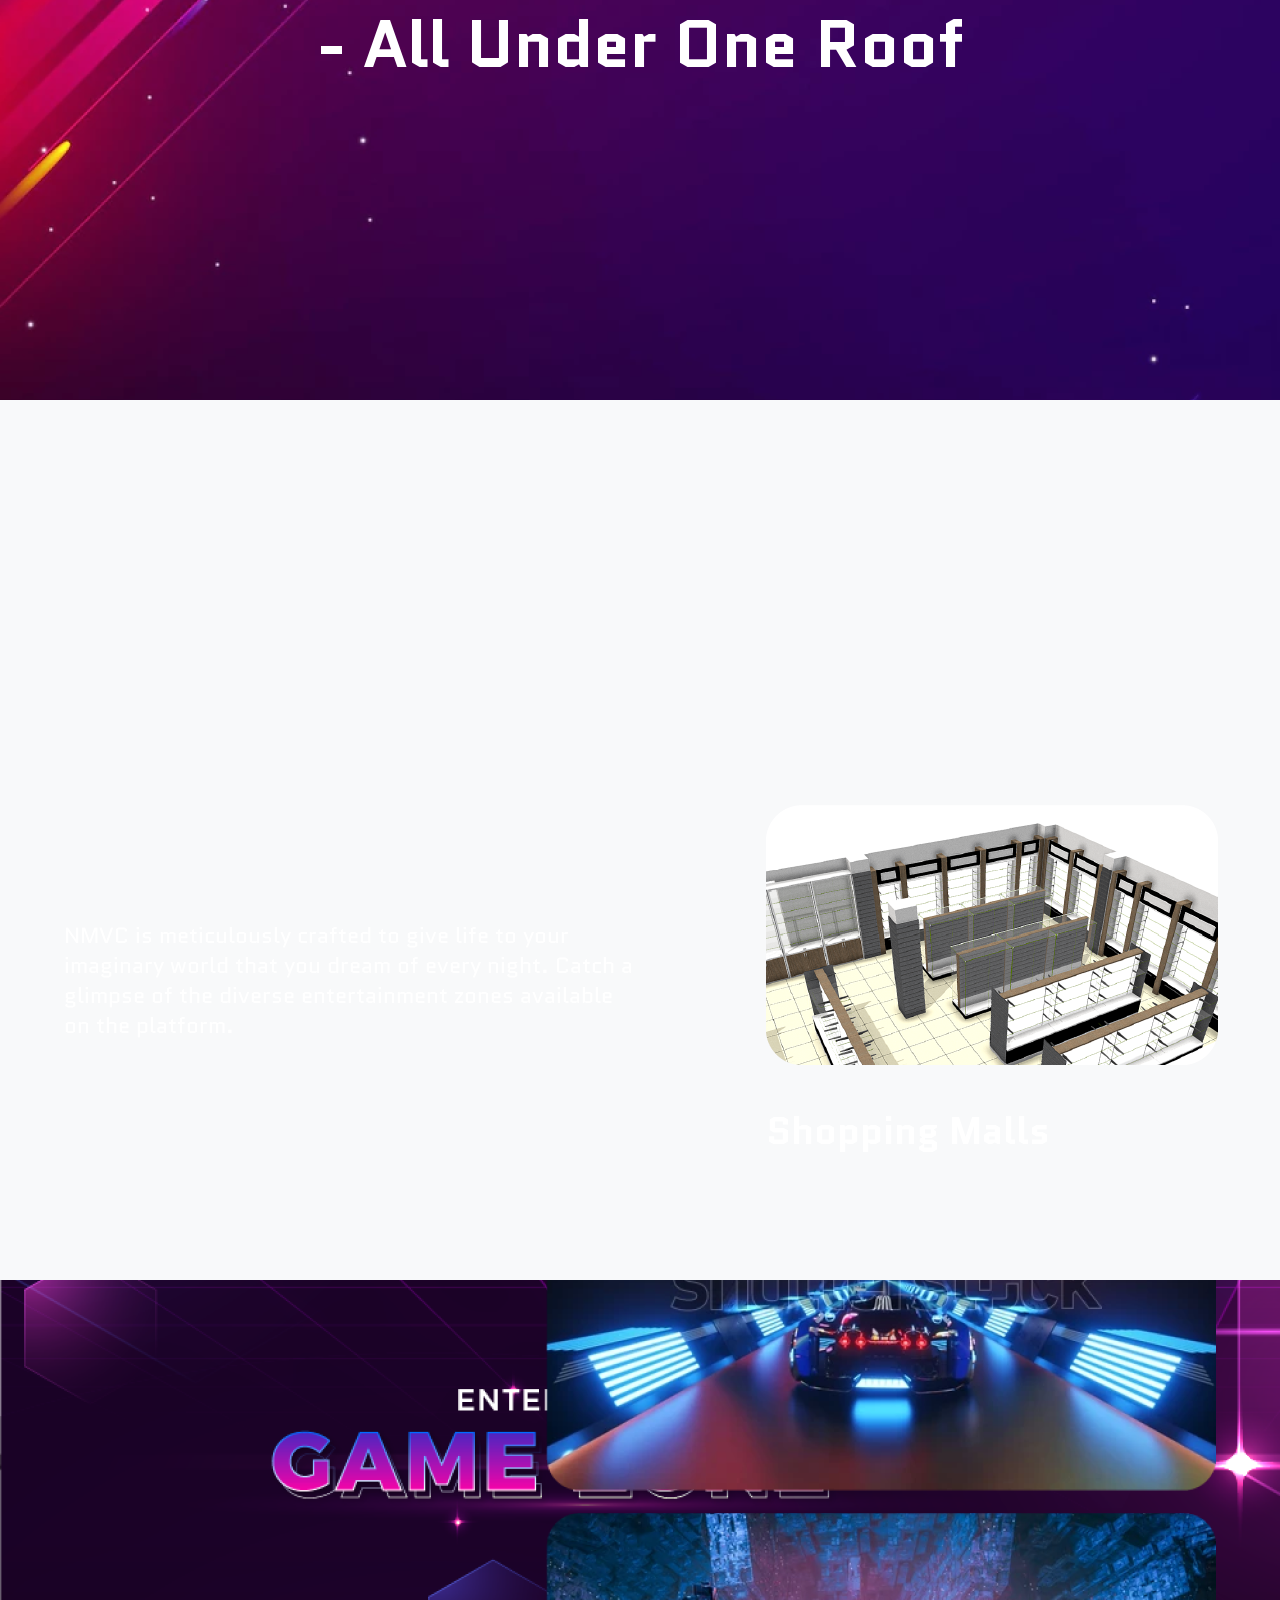
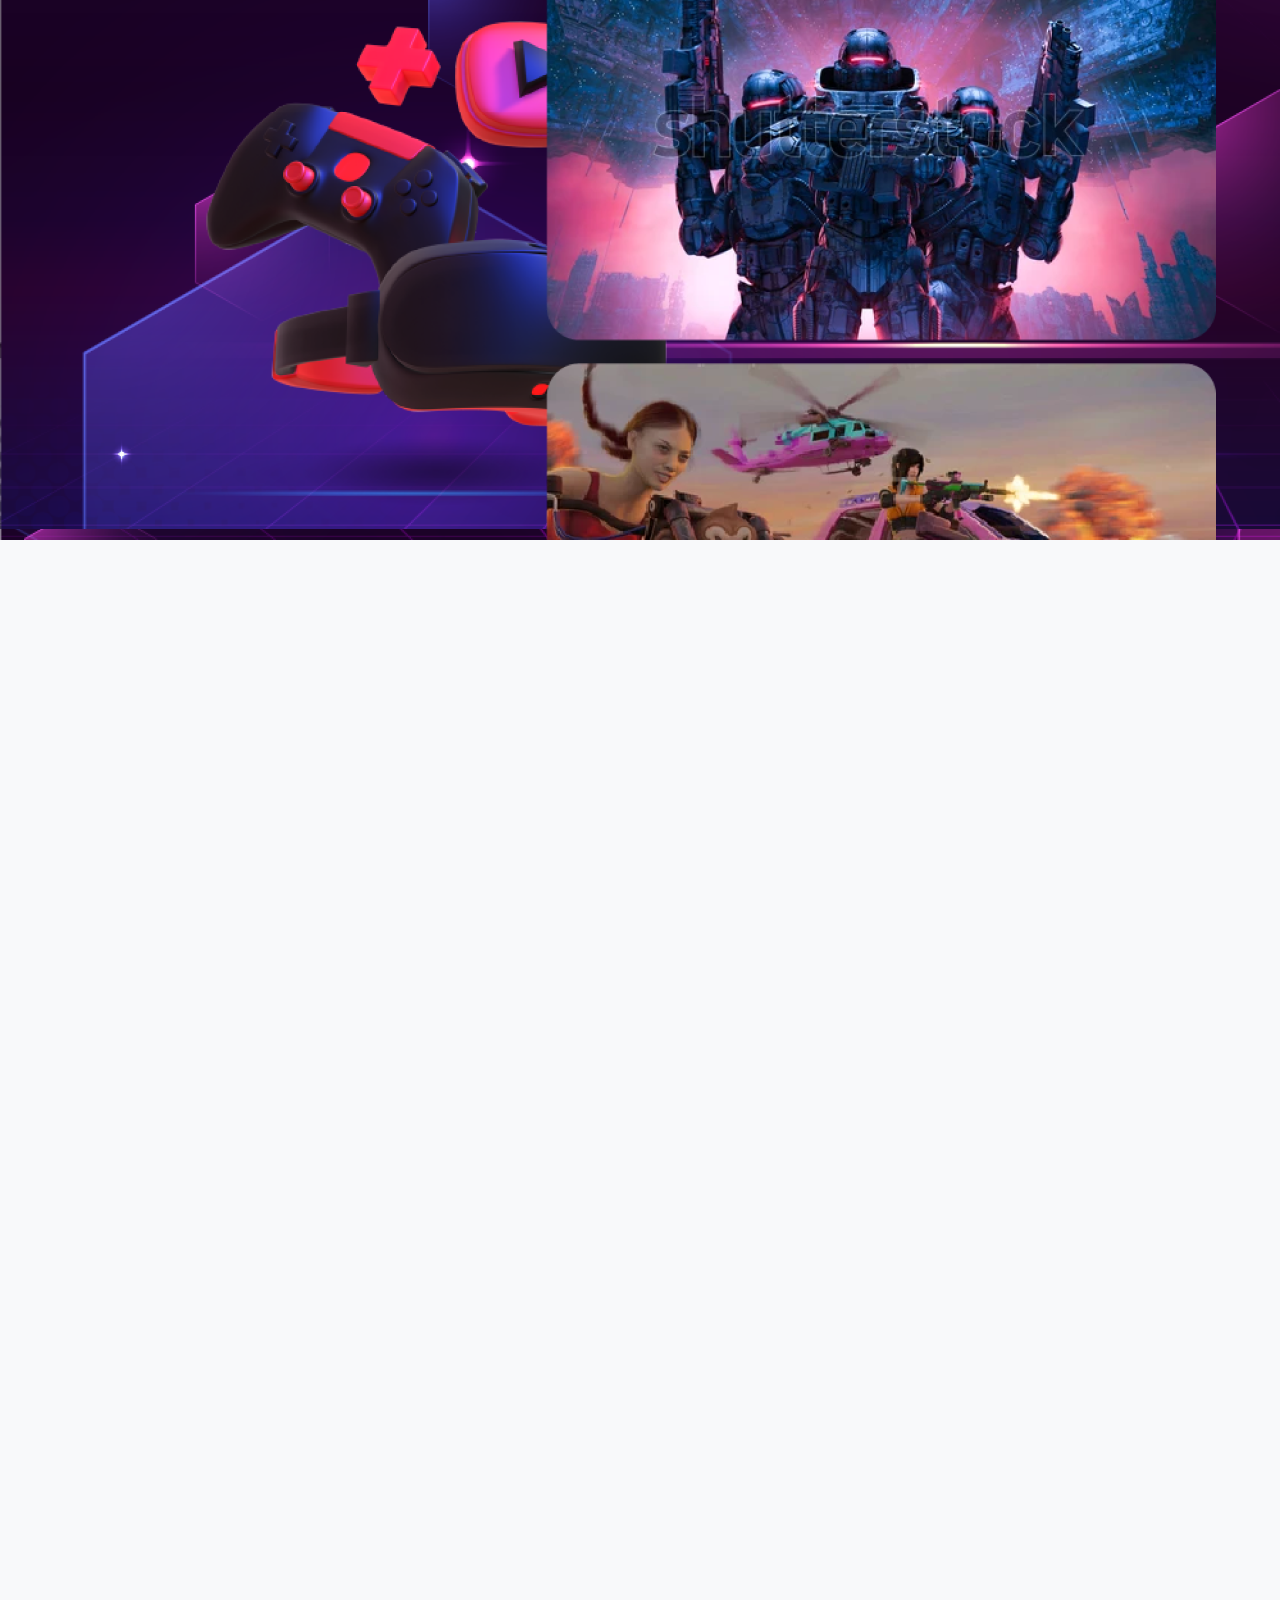
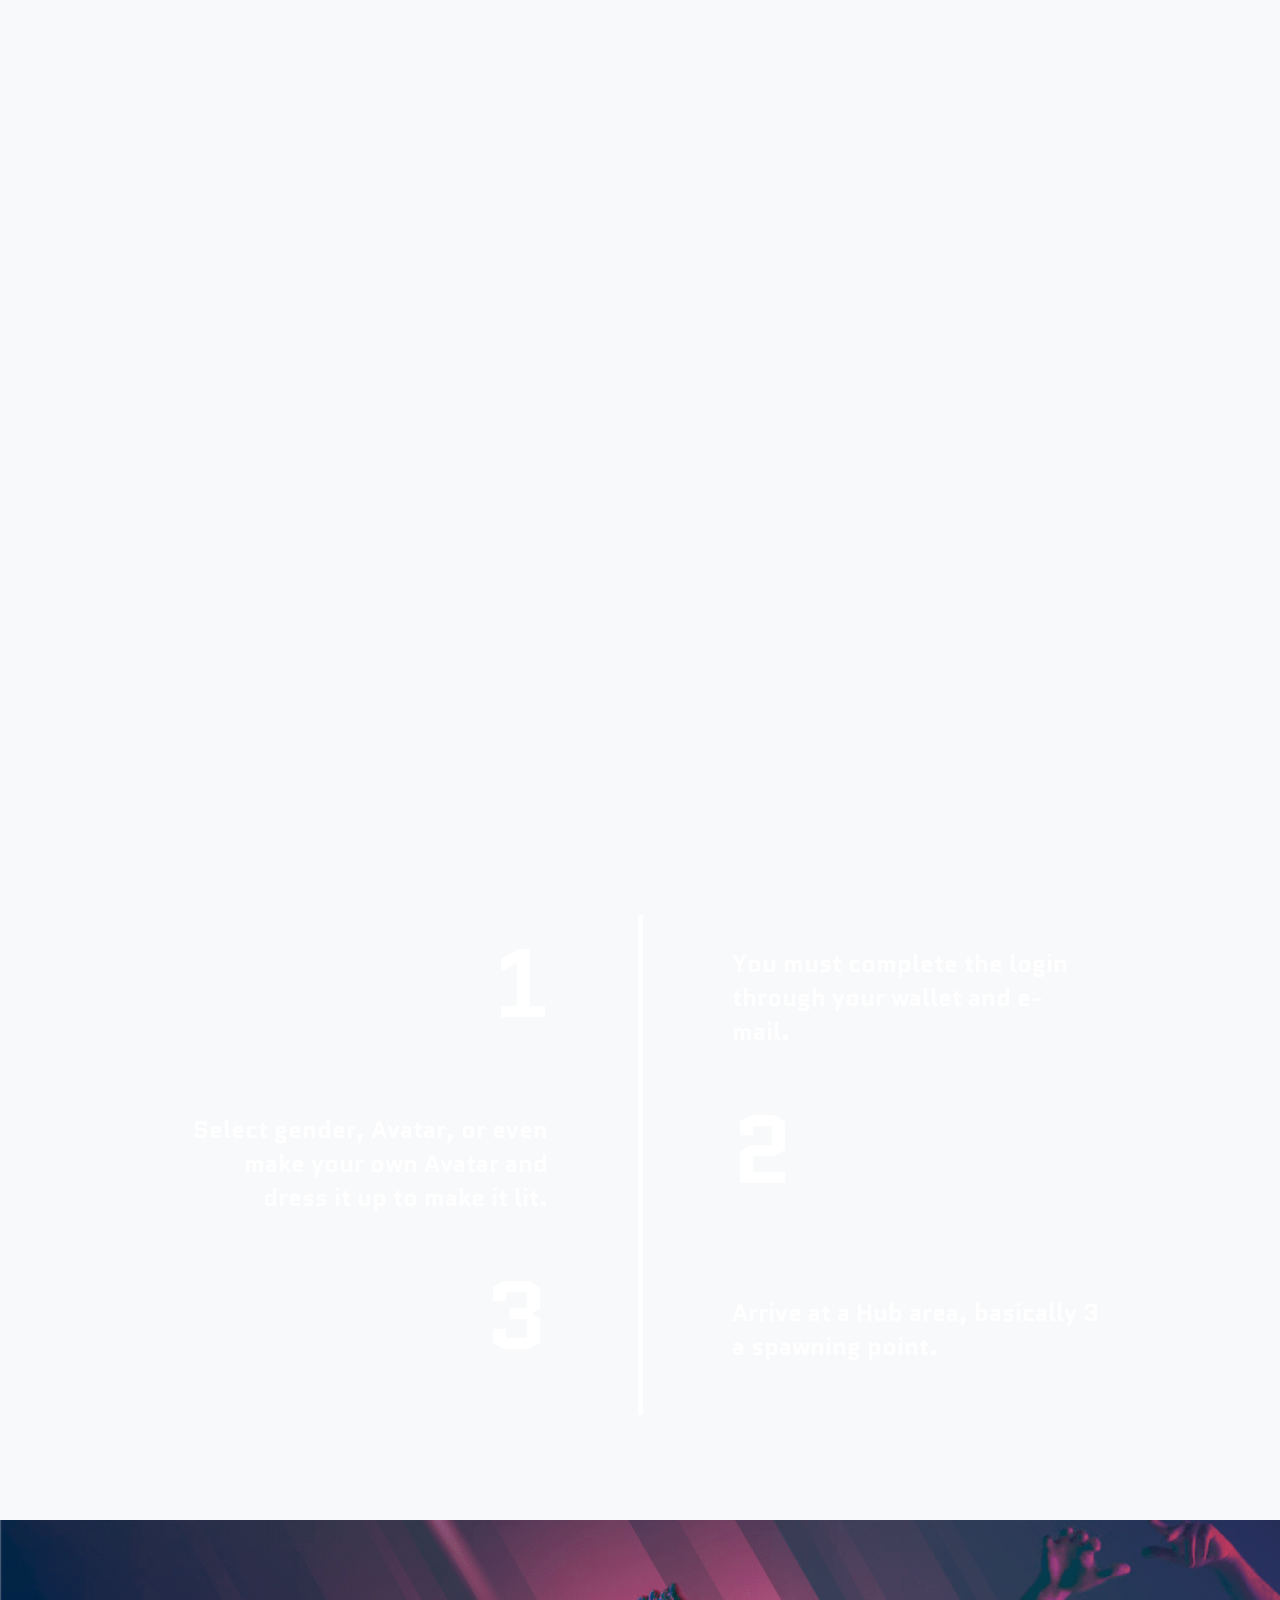
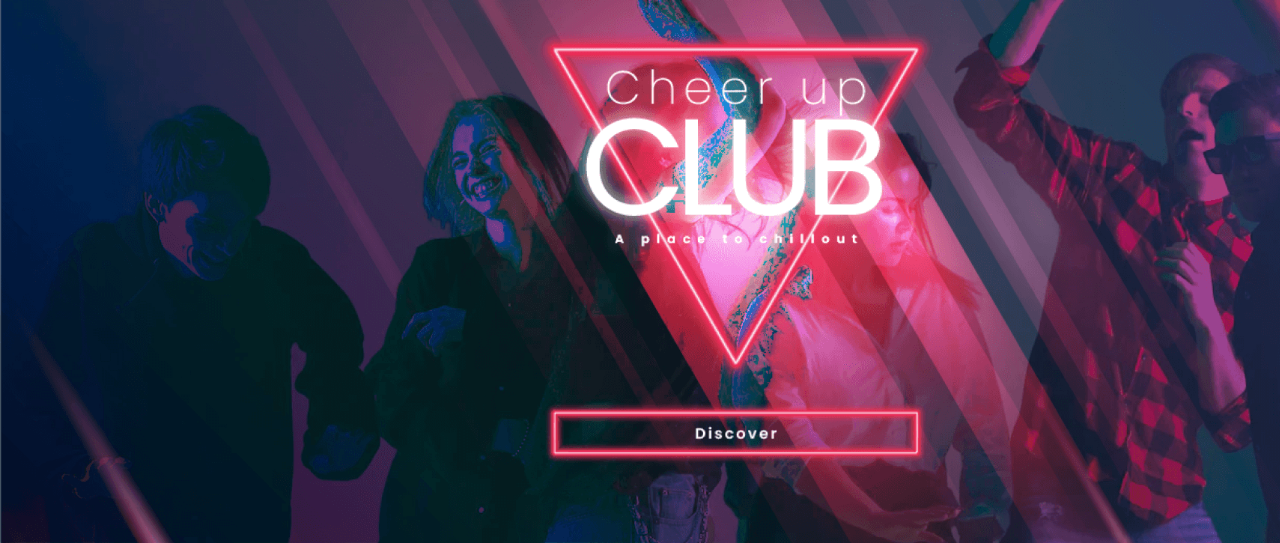
==== commit 0813bca0: "4" ====
--- a/index.html
+++ b/index.html
@@ -35,6 +35,16 @@
     <!-- HEADER -->
 
     <section class="header">
+        <div class="headerAnimation scroll-container">
+            <section class="scroll-sequence__container apple-container">
+                <div class="scroll-sequence apple-sequence">
+                    <div class="scrollTopMask"></div>
+                    <div class="scrollBottomMask"></div>
+                </div>
+
+            </section>
+        </div>
+
         <div class="headerMask"></div>
         <div class="container">
             <div class="headerText">
@@ -131,48 +141,64 @@
 
     <!-- WORLD -->
 
-    <section class="world">
-        <div class="worldContent">
-            <div class="worldsSliderWrapper" style="transform: translate3d(-0%, 0px, 0px);">
-                <div class="sliderItem sliderTextBlock">
-                    <p class="sliderText sliderText_1">Diverse Worlds in </p>
-                    <p class="sliderText sliderText_2">NUGEN Metaverse</p>
-                </div>
-                <div class="sliderItem">
-                    <div class="sliderItemBlock">
-                        <p class="sliderItemTitle">Vegas City</p>
-                        <p class="sliderItemText">NUGEN will roll out a virtual Vegas city where users can
-                            shop, play, party, live, date, and what else? An ideal
-                            metaverse to create, experience, and monetize their content
-                            and applications to earn a splendid passive income.</p>
-                    </div>
-                </div>
-                <div class="sliderItem">
-                    <div class="sliderItemBlock">
-                        <p class="sliderItemTitle">Vegas City</p>
-                        <p class="sliderItemText">NUGEN will roll out a virtual Vegas city where users can
-                            shop, play, party, live, date, and what else? An ideal
-                            metaverse to create, experience, and monetize their content
-                            and applications to earn a splendid passive income.</p>
-                    </div>
-                </div>
-                <div class="sliderItem">
-                    <div class="sliderItemBlock">
-                        <p class="sliderItemTitle">Vegas City</p>
-                        <p class="sliderItemText">NUGEN will roll out a virtual Vegas city where users can
-                            shop, play, party, live, date, and what else? An ideal
-                            metaverse to create, experience, and monetize their content
-                            and applications to earn a splendid passive income.</p>
-                    </div>
-                </div>
-            </div>
-        </div>
-    </section>
+    <div id="page" class="site">
+        <div class="container">
+            <main id="content" class="site-content" role="main">
+                <section id="panels">
+                    <div id="panels-container" style="width: 500%;">
+                        <article id="panel-1" class="panel">
+                            <div class="sliderItem sliderTextBlock">
+                                <p class="sliderText sliderText_1">Diverse Worlds in </p>
+                                <p class="sliderText sliderText_2">NUGEN Metaverse</p>
+                            </div>
+                        </article>
+                        <article id="panel-2" class="panel">
+                            <div class="sliderItem">
+                                <div class="sliderItemBlock">
+                                    <p class="sliderItemTitle">Vegas City</p>
+                                    <p class="sliderItemText">NUGEN will roll out a virtual Vegas city where users can
+                                        shop, play, party, live, date, and what else? An ideal
+                                        metaverse to create, experience, and monetize their content
+                                        and applications to earn a splendid passive income.</p>
+                                </div>
+                            </div>
+                        </article>
+                        <article id="panel-3" class="panel">
+                            <div class="sliderItem">
+                                <div class="sliderItemBlock">
+                                    <p class="sliderItemTitle">Vegas City</p>
+                                    <p class="sliderItemText">NUGEN will roll out a virtual Vegas city where users can
+                                        shop, play, party, live, date, and what else? An ideal
+                                        metaverse to create, experience, and monetize their content
+                                        and applications to earn a splendid passive income.</p>
+                                </div>
+                            </div>
+                        </article>
+                        <article id="panel-4" class="panel">
+                            <div class="sliderItem">
+                                <div class="sliderItemBlock">
+                                    <p class="sliderItemTitle">Vegas City</p>
+                                    <p class="sliderItemText">NUGEN will roll out a virtual Vegas city where users can
+                                        shop, play, party, live, date, and what else? An ideal
+                                        metaverse to create, experience, and monetize their content
+                                        and applications to earn a splendid passive income.</p>
+                                </div>
+                            </div>
+                        </article>
+                    </div>
+                </section>
+            </main>
+        </div>
+
+
+    </div>
 
     <!-- SPECIAL -->
+
     <section class="special">
-        <div class="particles-js" id="particles-js"></div>
-
+        <div class="globeBlock">
+            <img src="images/globe.svg" alt="Globe">
+        </div>
         <div class="specialContent">
             <div class="container">
                 <div class="siteTitle">
@@ -226,6 +252,9 @@
         </div>
     </section>
 
+
+
+
     <!-- QUOTE -->
 
     <section class="quote">
@@ -243,8 +272,6 @@
     <!-- LIFE -->
 
     <section class="life">
-        <div class="particles-js" id="particles-js-2"></div>
-
         <div class="specialContent">
             <div class="container">
                 <div class="siteTitle">
@@ -327,8 +354,6 @@
     <!-- STORES -->
 
     <section class="stores">
-        <div class="particles-js" id="particles-js-3"></div>
-
         <div class="specialContent">
             <div class="container">
                 <div class="siteTitle">
@@ -361,18 +386,24 @@
                 <div class="stepsList">
                     <div class="stepsLeft">
                         <p class="stepsNumber step-1">1</p>
-                        <div class="stepsText step-2"><p>Select gender, Avatar, or even make your
-                            own Avatar and dress it up to make it lit.</p></div>
+                        <div class="stepsText step-2">
+                            <p>Select gender, Avatar, or even make your
+                                own Avatar and dress it up to make it lit.</p>
+                        </div>
                         <p class="stepsNumber step-3">3</p>
                     </div>
                     <div class="stepsLine">
                         <div class="stepsLineCenter"></div>
                     </div>
                     <div class="stepsRight">
-                        <div class="stepsText step-1"><p>You must complete the login
-                            through your wallet and e-mail.</p></div>
+                        <div class="stepsText step-1">
+                            <p>You must complete the login
+                                through your wallet and e-mail.</p>
+                        </div>
                         <p class="stepsNumber step-2">2</p>
-                        <div class="stepsText step-3"><p>Arrive at a Hub area, basically 3 a spawning point.</p></div>
+                        <div class="stepsText step-3">
+                            <p>Arrive at a Hub area, basically 3 a spawning point.</p>
+                        </div>
                     </div>
                 </div>
             </div>
@@ -382,12 +413,27 @@
     <!-- CHEER -->
 
     <section class="cheer"></section>
+
+    <div class="background_shapes">
+        <div class="shape__left"><img
+                src="https://uploads-ssl.webflow.com/6287ac6f8e1d7a184655f034/6287ac6f8e1d7a4ce155f11a_shape-left.svg"
+                loading="eager" alt="pax world gradient" class="full--img"></div>
+        <div class="shape__right"><img
+                src="https://uploads-ssl.webflow.com/6287ac6f8e1d7a184655f034/6287ac6f8e1d7a112555f11d_shape-right.svg"
+                loading="eager" alt="pax world gradient" class="full--img"></div>
+    </div>
 
     <script src="https://cdn.jsdelivr.net/npm/swiper@8/swiper-bundle.min.js"></script>
     <script src="js/jquery-3.6.0.min.js"></script>
+    <script src="https://unpkg.co/gsap@3/dist/gsap.min.js"></script>
+    <script src="https://unpkg.com/gsap@3/dist/ScrollTrigger.min.js"></script>
+    <script src="https://unpkg.com/gsap@3/dist/ScrollToPlugin.min.js"></script>
+    <script src="https://cdnjs.cloudflare.com/ajax/libs/gsap/2.1.3/TweenMax.min.js"></script>
     <script src="js/skroll.min.js"></script>
-    <script src="js/particles.min.js"></script>
+    <script src="https://unpkg.com/scroll-out@2.2.3/dist/scroll-out.min.js"></script>
+
     <script src="js/main.js"></script>
+    <script src="js/scrollSequence.js"></script>
 </body>
 
 </html>
--- a/style/style.css
+++ b/style/style.css
@@ -29,6 +29,7 @@
 
 body {
     overflow-x: hidden;
+    background-color: #f8f9fa;
 }
 
 .scrollDisabled {
@@ -51,7 +52,7 @@
 
 .menuFixed {
     background: #e1f7ff !important;
-    padding-top: 20px !important;
+    padding-top: 10px !important;
 }
 
 .menuFixed a {
@@ -59,7 +60,7 @@
 }
 
 .logotype {
-    width: 200px;
+    width: 150px;
 }
 
 .menu ul {
@@ -81,13 +82,17 @@
 }
 
 .menuLinks a {
-    font-size: 22px;
+    font-size: 16px;
     transition: 0.3s;
     margin-right: 80px;
 }
 
 .menuLinks a:hover {
     color: #F51F89
+}
+
+.world {
+    transition: 0.3s;
 }
 
 .world main {
@@ -109,11 +114,35 @@
 
 /* HEADER */
 
+.scrollBottomMask {
+    background: linear-gradient(rgb(14, 13, 13) 0%, rgba(14, 13, 13, 0) 100%);
+    transform: rotate(-180deg);
+    opacity: 1;
+    position: absolute;
+    bottom: 0%;
+    left: 0;
+    z-index: 55;
+    width: 100%;
+    height: 50%;
+}
+
+.scrollTopMask {
+    background: linear-gradient(rgb(14, 13, 13) 0%, rgba(14, 13, 13, 0) 100%);
+    opacity: 1;
+    position: absolute;
+    top: 0%;
+    left: 0;
+    z-index: 55;
+    width: 100%;
+    height: 50%;
+}
+
 .header {
     width: 100vw;
-    height: 100vh;
+    height: 300vh;
+    background-size: cover;
+    background-attachment: fixed;
     background-image: url('../images/header__image.png');
-    background-size: cover;
 }
 
 .header h1 {
@@ -147,6 +176,7 @@
 .headerText {
     position: relative;
     top: 140px;
+    z-index: 99;
 }
 
 /* NMVC */
@@ -258,7 +288,7 @@
 /* WORLD */
 
 .world {
-    background-image: url('../images/siteBG.png');
+    background: linear-gradient(90deg, #E6F7FB 0%, #C9F0F8 22.2%, #C8E3F5 38.34%, #E8DCFB 63.34%, #B3E1EC 100%);
     height: auto;
     padding-top: 0;
     padding-bottom: 0;
@@ -268,7 +298,7 @@
     position: relative;
     padding-left: 160px;
     top: 0px;
-    height: 70vh;
+    height: 100vh;
     width: 100vw;
     padding-top: 0vh;
     overflow-x: scroll;
@@ -279,9 +309,11 @@
 .horizontalScrollOff {
     pointer-events: none;
 }
+
 .worldsSliderWrapper {
-    margin-top: 20vh;
-}
+    margin-top: 30vh;
+}
+
 .sliderText {
     font-weight: 700;
     font-size: 96px;
@@ -328,7 +360,7 @@
     display: flex;
     align-items: center;
     transition: 0.3s;
-   padding-right: 200px;
+    padding-right: 200px;
 }
 
 .worldContent::-webkit-scrollbar {
@@ -345,15 +377,36 @@
     height: 880px;
     padding-top: 0;
     padding-bottom: 0;
-}
-
-.particles-js {
-    width: 100%;
-    height: 100%;
-    background: #B0D1E7;
-    pointer-events: none;
+    background: linear-gradient(90deg, #E6F7FB 0%, #C9F0F8 22.2%, #C8E3F5 38.34%, #E8DCFB 63.34%, #B3E1EC 100%);
     transition: 0.3s;
-
+    background: linear-gradient(90deg, #E6F7FB, #C9F0F8, #282E57, #181B2E);
+    background-size: 400% 400%;
+
+    transform: translate3d(0, 0, 0);
+}
+
+.bgAnimChange {
+    animation: gradient 3s ease;
+    animation-iteration-count: 1;
+    animation-fill-mode: forwards
+}
+
+.bgAnimChange p {
+    color: white !important;
+}
+
+.bgAnimChange h1 {
+    color: white !important;
+}
+
+@keyframes gradient {
+    0% {
+        background-position: 0% 50%;
+    }
+
+    100% {
+        background-position: 100% 50%;
+    }
 }
 
 .specialContent {
@@ -370,11 +423,13 @@
 }
 
 .special p {
-    color: white;
+    color: #181B2E;
+    transition: 2s;
 }
 
 .special h1 {
-    color: white;
+    color: #181B2E;
+    transition: 2s;
 }
 
 .specialBodyText {
@@ -438,13 +493,59 @@
     width: 100%;
 }
 
+.globeBlock {
+    position: absolute;
+    top: 0%;
+    right: -10%;
+    z-index: 2;
+    opacity: 0.4;
+    transform: scale(1);
+    transition: 1s;
+}
+
+.globeBlockActive {
+    transform: scale(2);
+}
+
+.special {
+    overflow: hidden;
+}
+
+.shape__left {
+    position: absolute;
+    left: -40%;
+    top: auto;
+    right: auto;
+    bottom: -40%;
+    width: 100%;
+    height: 100%
+}
+
+.full--img {
+    display: block;
+    width: 100%;
+    height: 100%;
+    border-radius: 0;
+}
+
+.shape__right {
+    position: absolute;
+    left: auto;
+    top: -40%;
+    right: -40%;
+    bottom: auto;
+    width: 100%;
+    height: 100%;
+}
 
 /*  QUOTE*/
 
 .quote {
     background-image: url('../images/quoteBG.png');
-    height: 840px;
-    width: 100%;
+    height: 800px;
+    width: 100%;
+    background-repeat: no-repeat;
+
 }
 
 .quoteText {
@@ -544,11 +645,31 @@
 .gold {
     background-image: url('../images/siteBG-2.png');
     height: 850px;
+    background-attachment: fixed;
 }
 
 .goldHeader {
     display: flex;
     justify-content: space-between;
+}
+
+.headerAnimation {
+    position: absolute;
+    left: 0;
+    top: 0;
+    width: 100%;
+    z-index: 99;
+}
+
+.headerAnimation img {
+    width: 100%;
+    height: 100%;
+}
+
+.scroll-sequence__container {
+    padding-top: 0;
+    padding-bottom: 0;
+    height: 300vh;
 }
 
 .goldHeaderText {
@@ -638,6 +759,7 @@
     background-image: url('../images/stepsBG.png');
     background-size: cover;
     color: white;
+    background-attachment: fixed;
 }
 
 .stepsLine {
@@ -757,7 +879,7 @@
 
 
 .worldBlack {
-    background: #181B2E;
+    background: linear-gradient(90deg, #181B2E 0%, #1B1F35 10.5%, #232848 19.39%, #282E57 42.72%, #282F57 63.8%, #181B2E 100%);
 }
 
 .worldBlack .sliderText {
@@ -773,12 +895,31 @@
     color: white;
 }
 
-.specialBlack .particles-js {
-    background: #181B2E !important;
-}
-
-.worldBlack>.particles-js {
-    background: #181B2E !important;
+.specialBlack {
+    background: linear-gradient(90deg, #181B2E 0%, #1B1F35 10.5%, #232848 19.39%, #282E57 42.72%, #282F57 63.8%, #181B2E 100%);
+}
+
+.worldBlack {
+    background: linear-gradient(90deg, #181B2E 0%, #1B1F35 10.5%, #232848 19.39%, #282E57 42.72%, #282F57 63.8%, #181B2E 100%);
+}
+
+.background_shapes {
+    position: fixed;
+    left: 0;
+    top: 0;
+    right: 0;
+    bottom: 0;
+    z-index: -1;
+    display: -webkit-box;
+    display: -webkit-flex;
+    display: -ms-flexbox;
+    display: flex;
+    overflow: hidden;
+    width: 100%;
+    height: 100vh;
+    z-index: 99;
+    max-width: 100%;
+    pointer-events: none;
 }
 
 
@@ -1208,6 +1349,11 @@
         position: relative;
         top: 228px;
     }
+
+    .background_shapes {
+        overflow: hidden;
+        width: 100vw
+    }
 }
 
 @media (max-width: 430px) {
@@ -1287,4 +1433,147 @@
     .quoteTextTitle {
         font-size: 30px;
     }
-}+}
+
+.imageShow {
+    animation-name: showImage;
+    animation-duration: 2s;
+    transition-timing-function: cubic-bezier(1, 0.01, 0.31, 0.98);
+    transition: 0.3s;
+}
+
+@keyframes showImage {
+    from {
+        opacity: 0.4;
+        transform: scale(0.5);
+    }
+
+    to {
+        opacity: 1;
+        transform: scale(1);
+    }
+}
+
+
+.speak[data-scroll] {
+    transition: opacity .3s;
+    transform: translatey(calc(var(--viewport-y) * 30vh));
+    opacity: calc(var(--visible-y));
+
+}
+
+.scroll-sequence {
+    position: sticky;
+    top: 0;
+    bottom: 0;
+    left: 0;
+    right: 0;
+    z-index: -5;
+    height: 100vh;
+    background-position: center;
+    background-size: cover;
+    background-repeat: no-repeat;
+}
+
+
+.full-screen {
+    display: block;
+    width: 100%;
+    height: 100vh;
+    overflow: hidden;
+}
+
+#intro {
+    display: flex;
+    flex-direction: column;
+    justify-content: center;
+}
+
+#masthead {
+    position: fixed;
+    display: -webkit-box;
+    display: -ms-flexbox;
+    display: flex;
+    z-index: 9999;
+}
+
+#masthead a {
+    padding: 1rem 2rem;
+}
+
+
+#panels #panels-container {
+    height: 70vh;
+    display: -webkit-box;
+    display: -ms-flexbox;
+    display: flex;
+    -ms-flex-wrap: nowrap;
+    flex-wrap: nowrap;
+    padding: 0;
+    overflow: hidden;
+    background-color: transparent;
+}
+
+#panels #panels-container .panel {
+    position: relative;
+    width: 700px;
+    height: auto;
+    overflow: hidden;
+    display: -webkit-box;
+    display: -ms-flexbox;
+    display: flex;
+    color: #333;
+    text-align: left;
+}
+
+#panel-1 {
+    width: 60vw !important;
+}
+
+#panels #panels-container .panel img {
+    max-width: 100%;
+    height: auto;
+    display: block;
+}
+
+#panels #panels-container .panel .panels-navigation {
+    width: 100%;
+    display: -webkit-box;
+    display: -ms-flexbox;
+    display: flex;
+    -webkit-box-pack: end;
+    -ms-flex-pack: end;
+    justify-content: flex-end;
+}
+
+#panels #panels-container .panel .anchor-panel,
+#panels #panels-container .panel .nav-panel {
+    color: #000;
+    text-transform: uppercase;
+    margin-right: 2rem;
+}
+
+#panels #panels-container .panels-navigation {
+    position: absolute;
+    width: 100%;
+    bottom: 2rem;
+    right: 2rem;
+}
+
+
+#panels {
+    padding-top: 0;
+    padding-bottom: 0;
+}
+
+#panels-container {
+    padding-top: 30vh !important;
+    max-width: 3000px !important;
+}
+.pin-spacer {
+    max-width: 3000px !important;
+}
+#page {
+    background: linear-gradient(90deg, #E6F7FB 0%, #C9F0F8 22.2%, #C8E3F5 38.34%, #E8DCFB 63.34%, #B3E1EC 100%);
+}
+
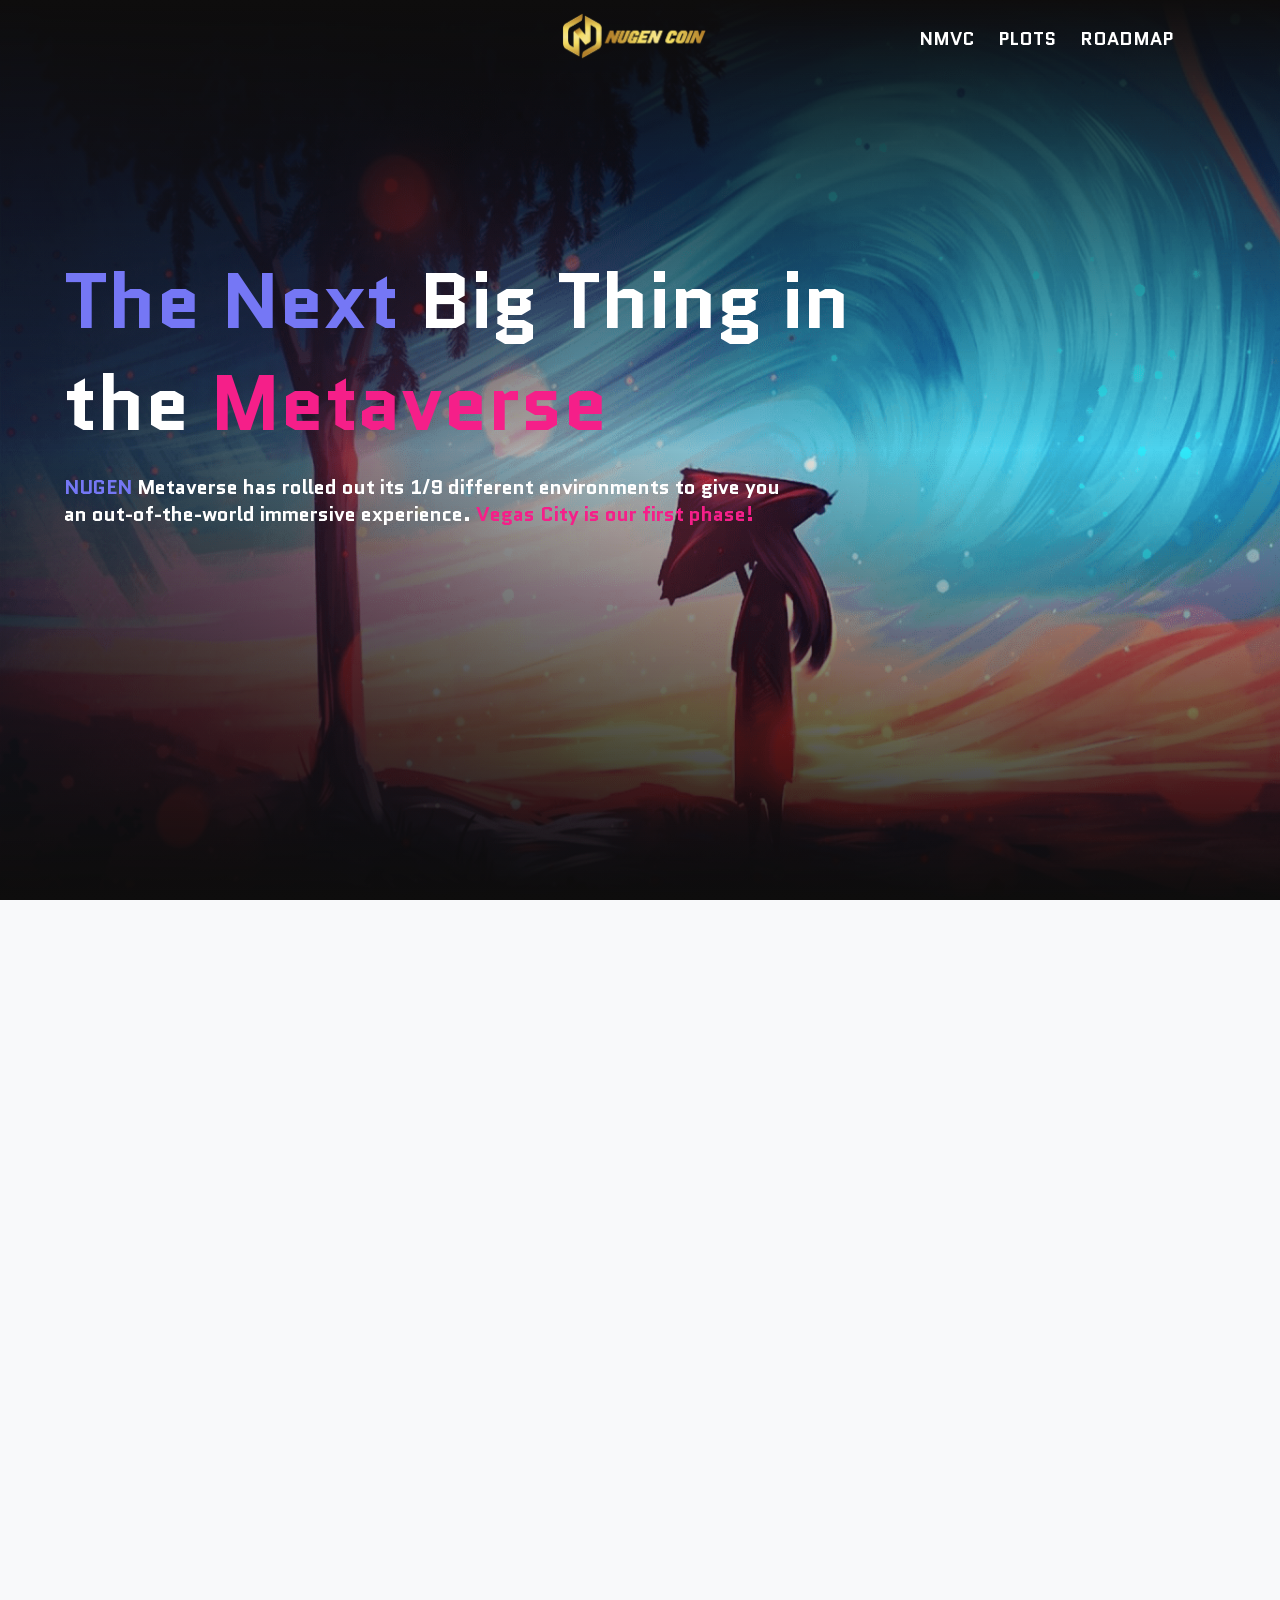
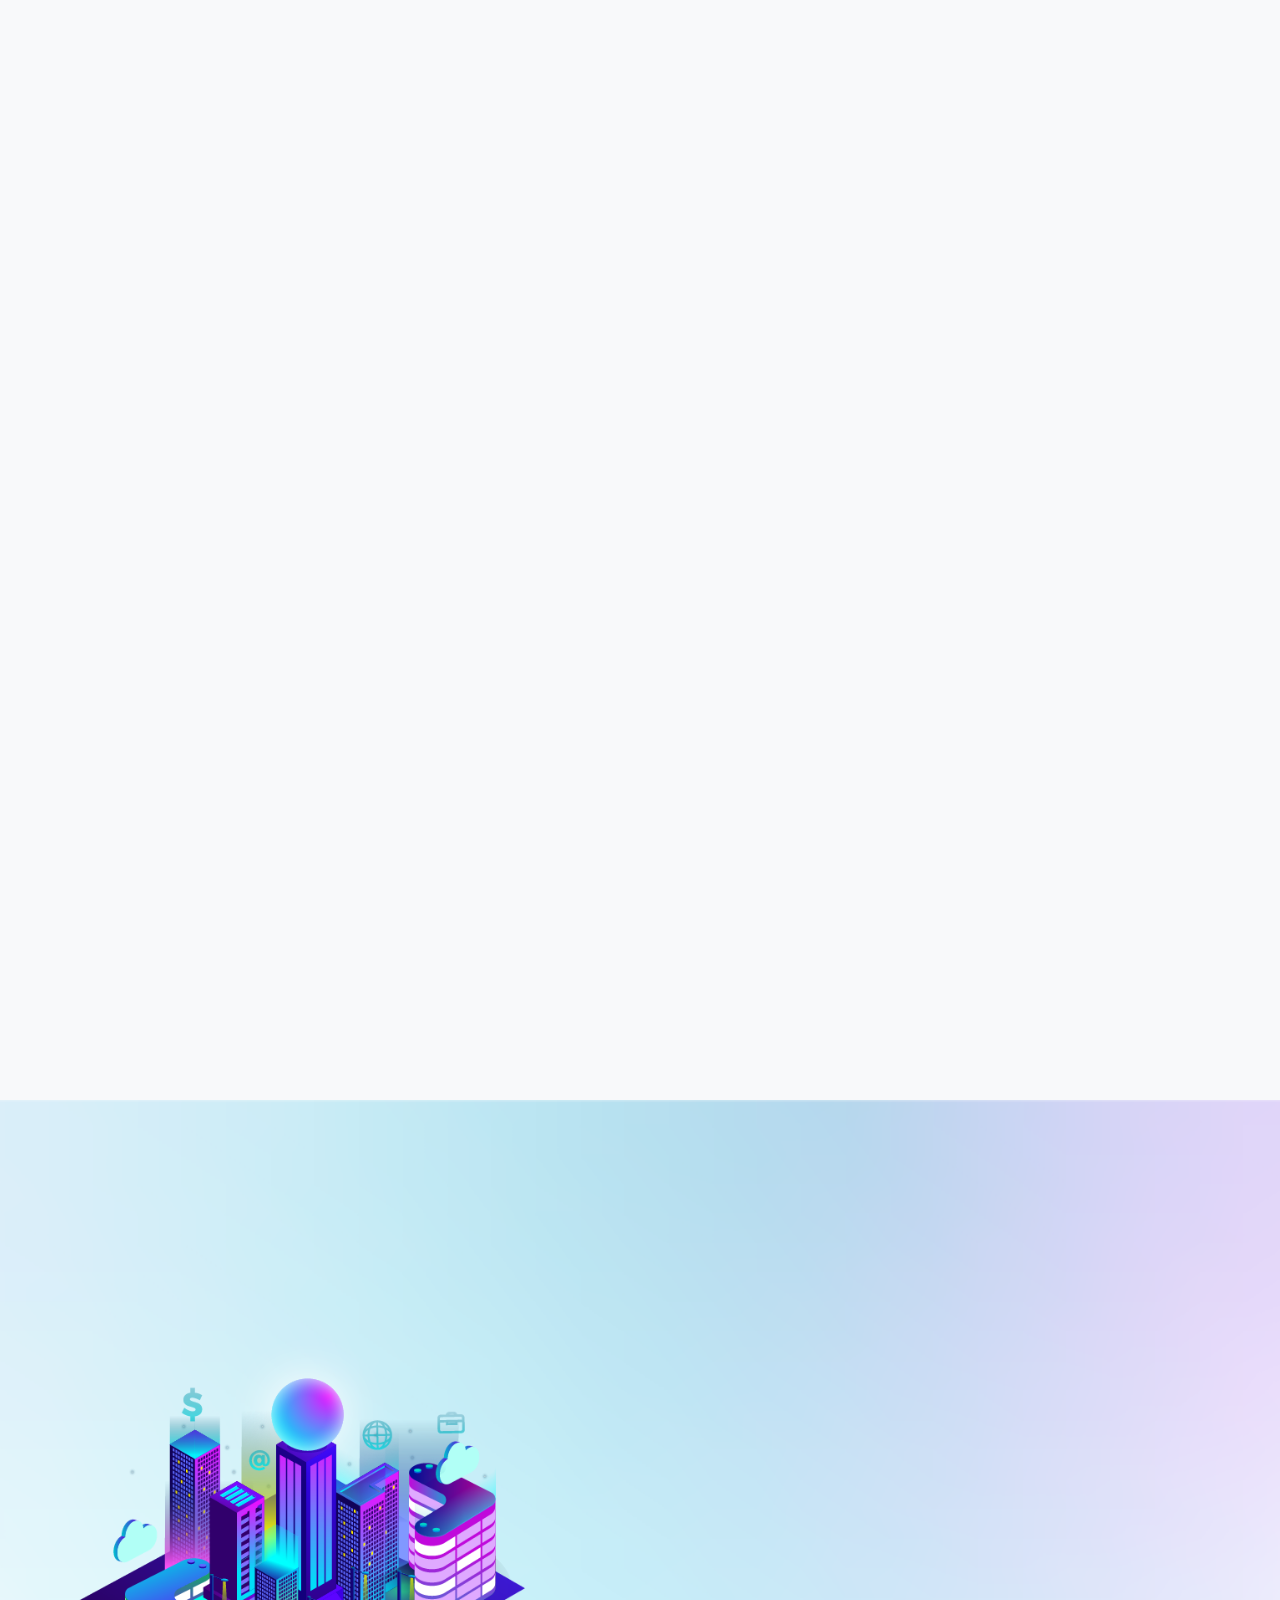
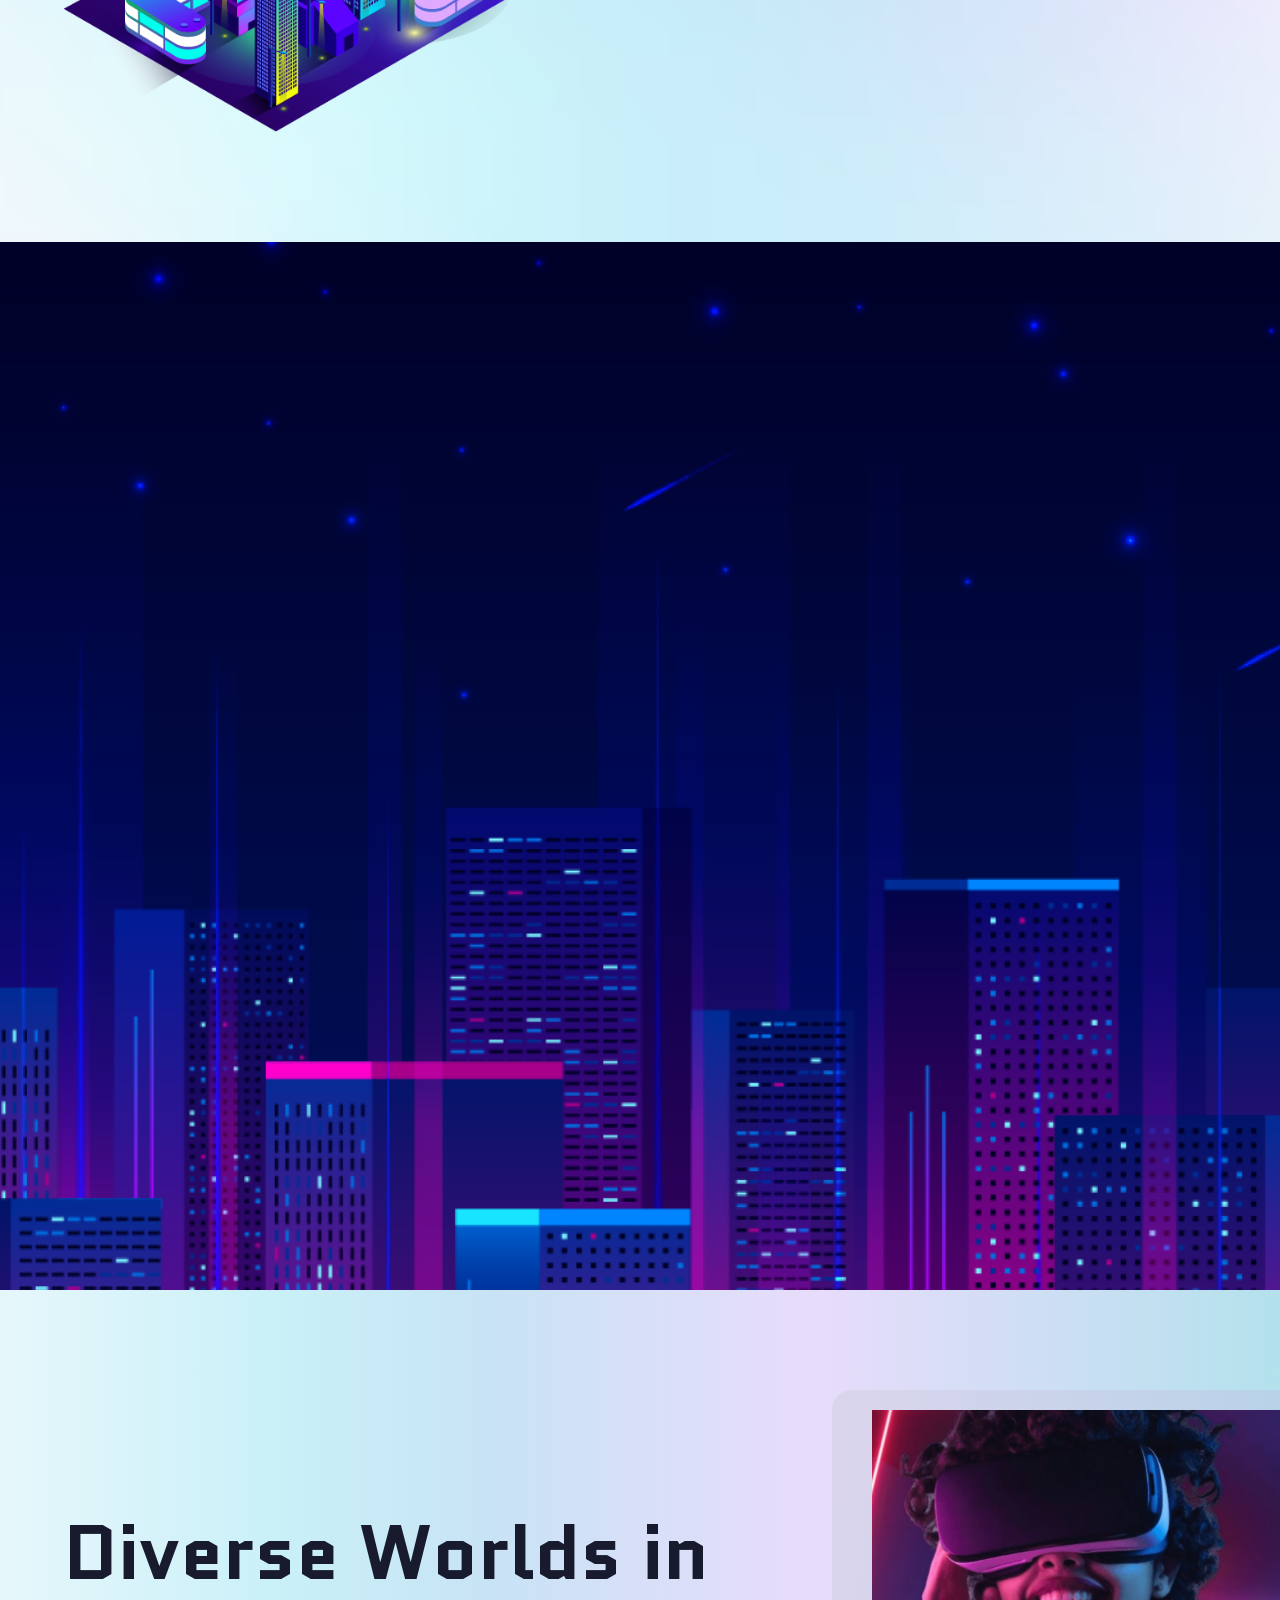
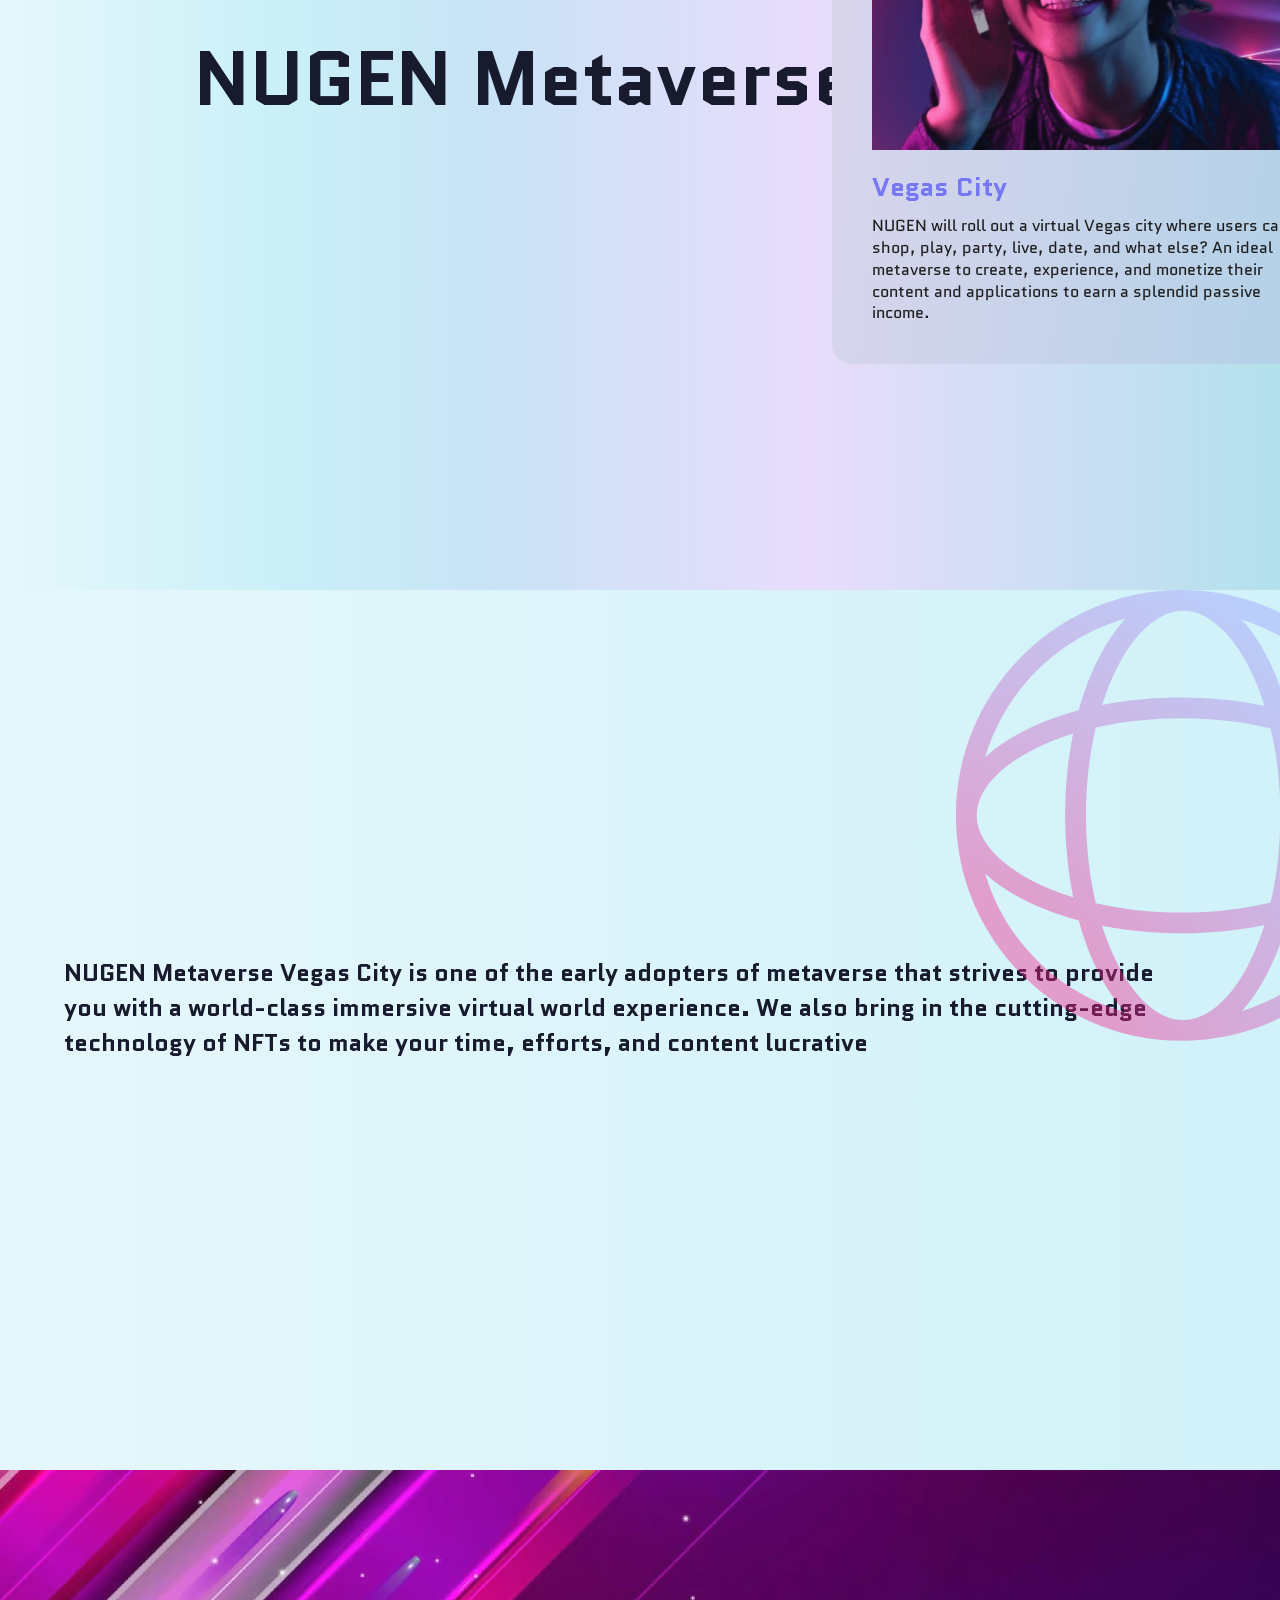
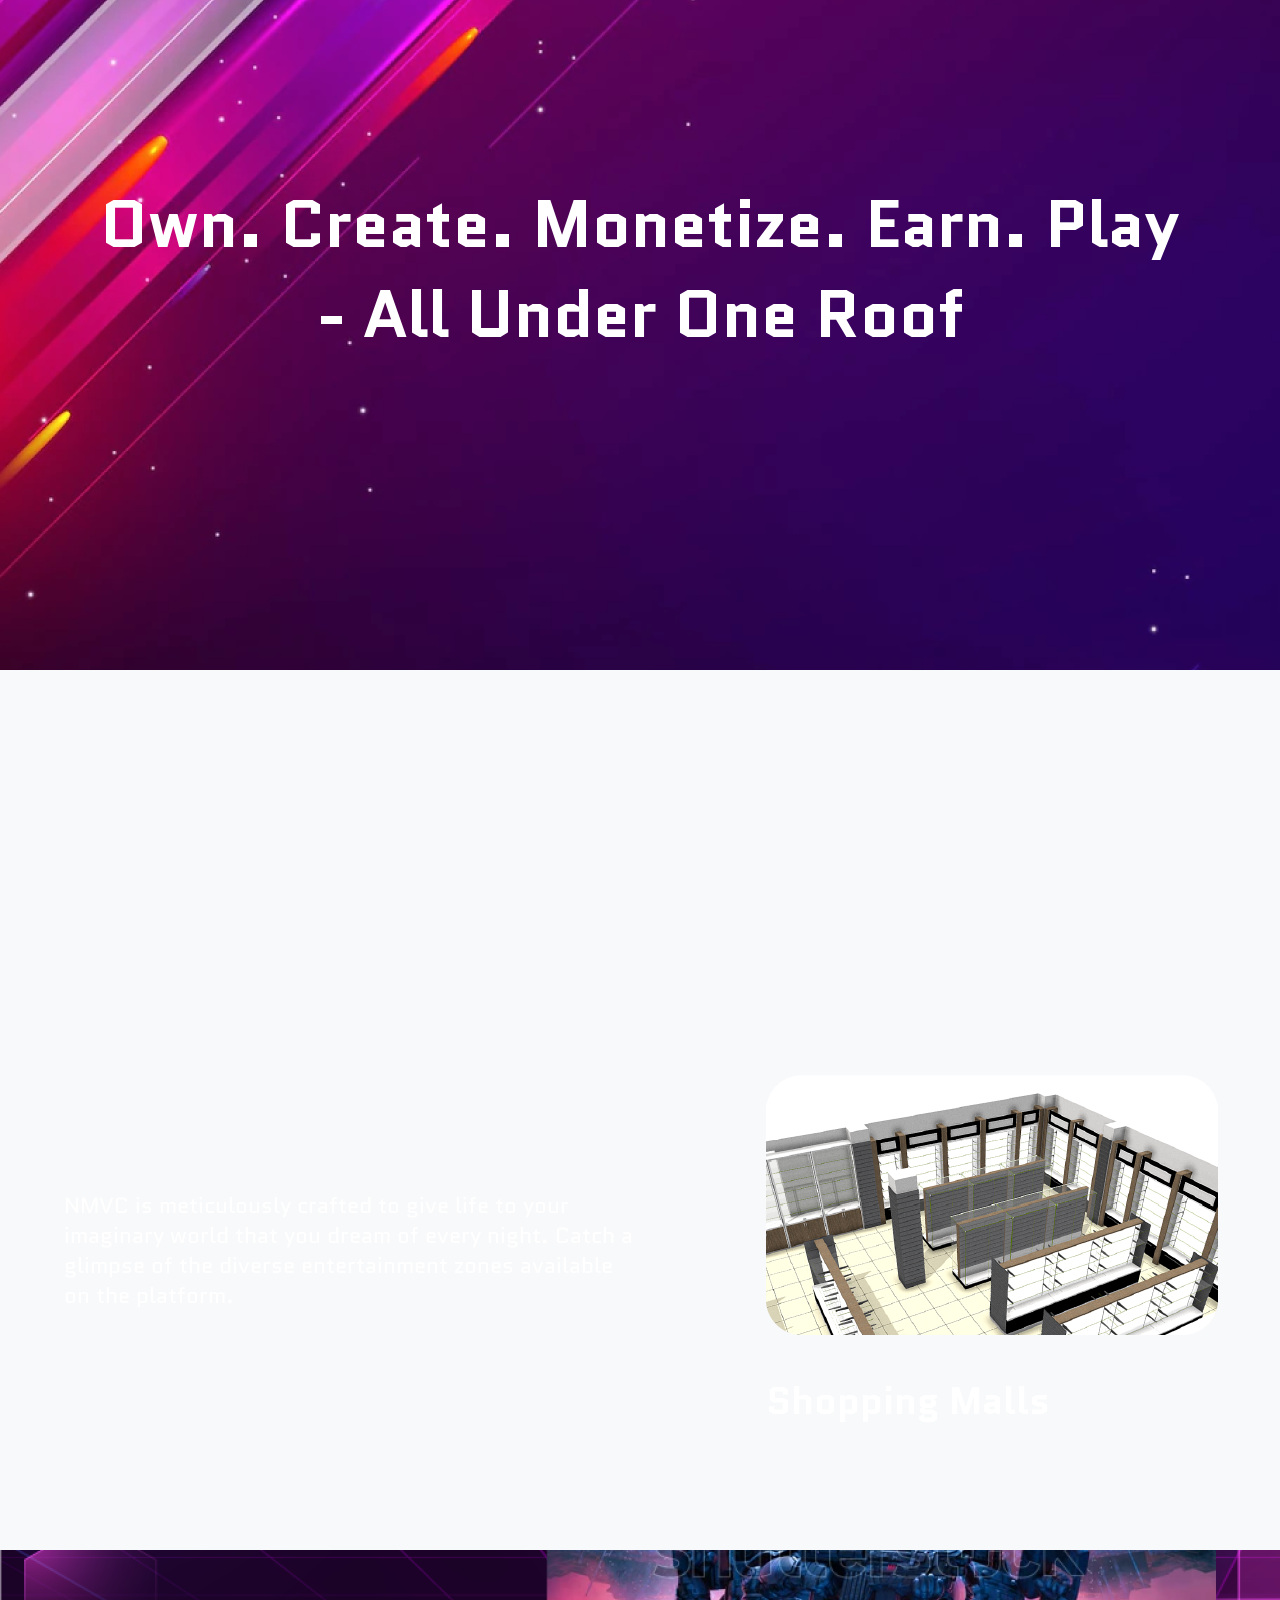
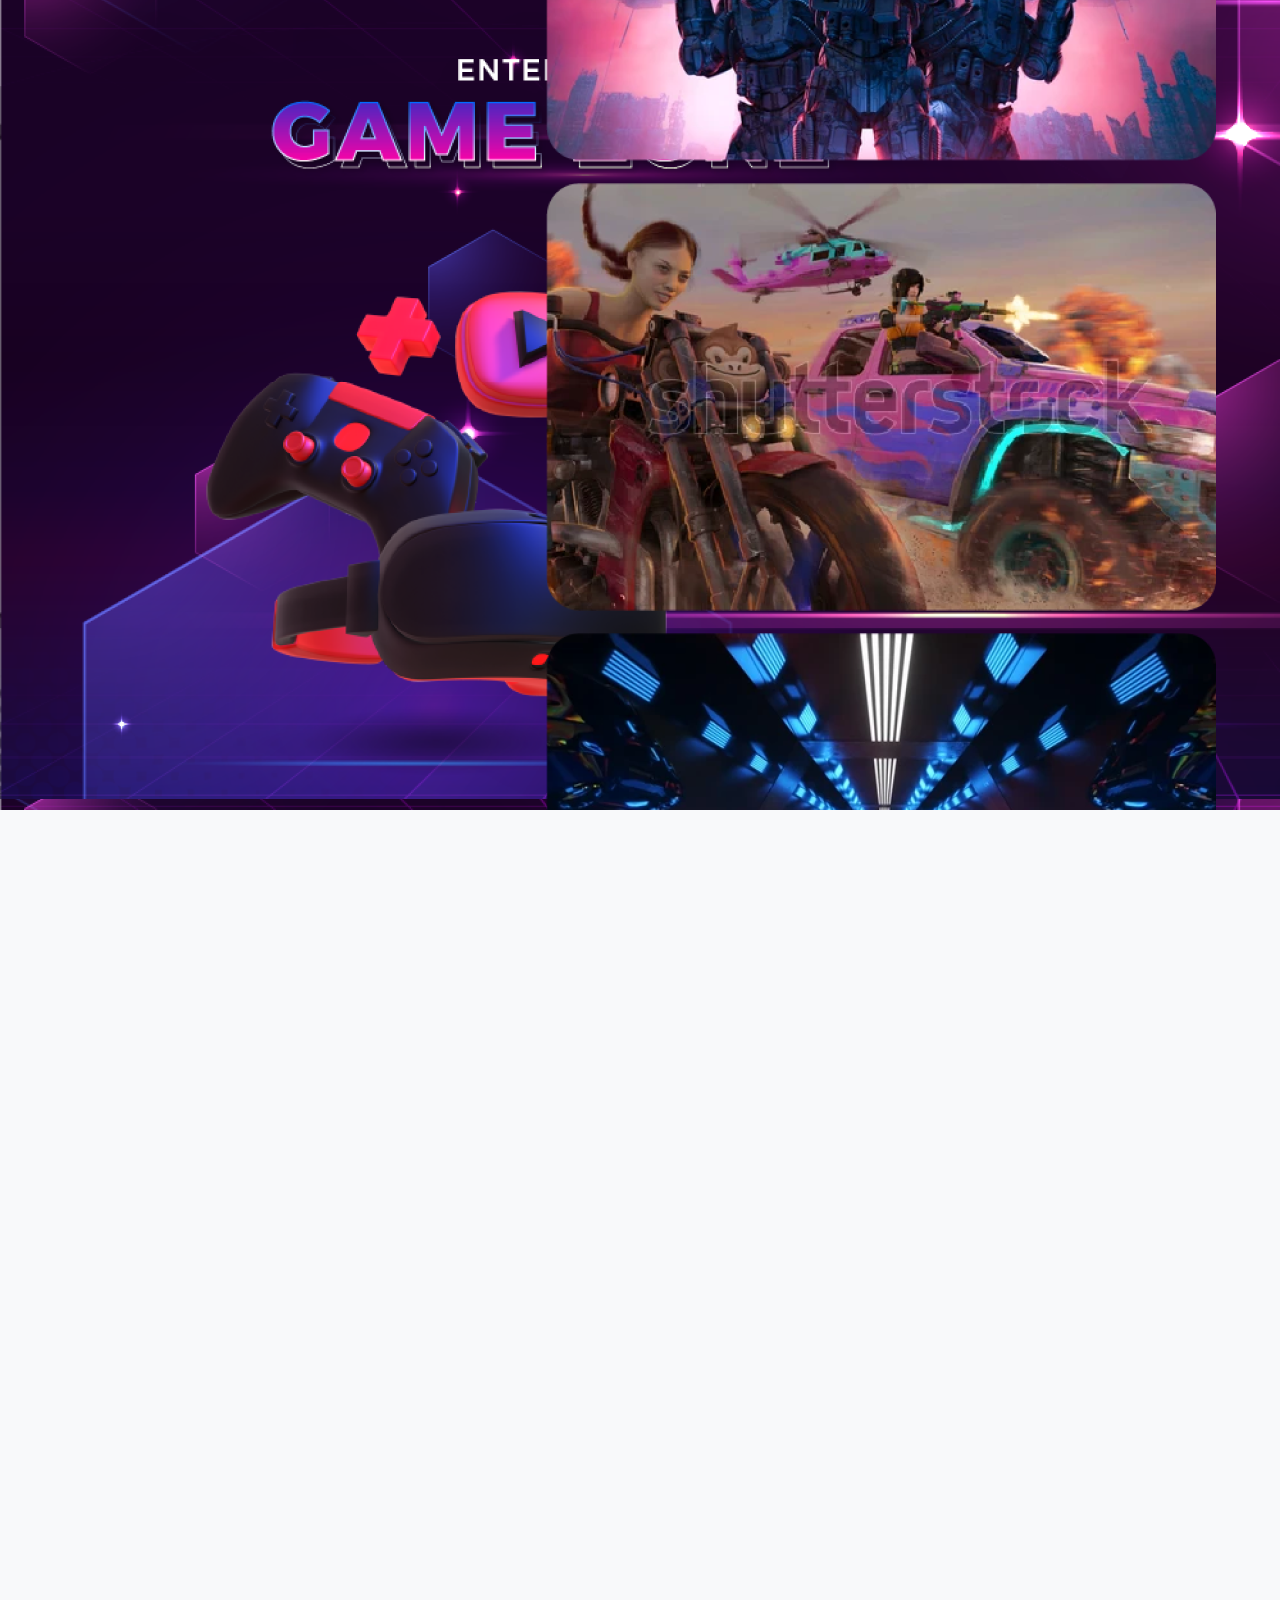
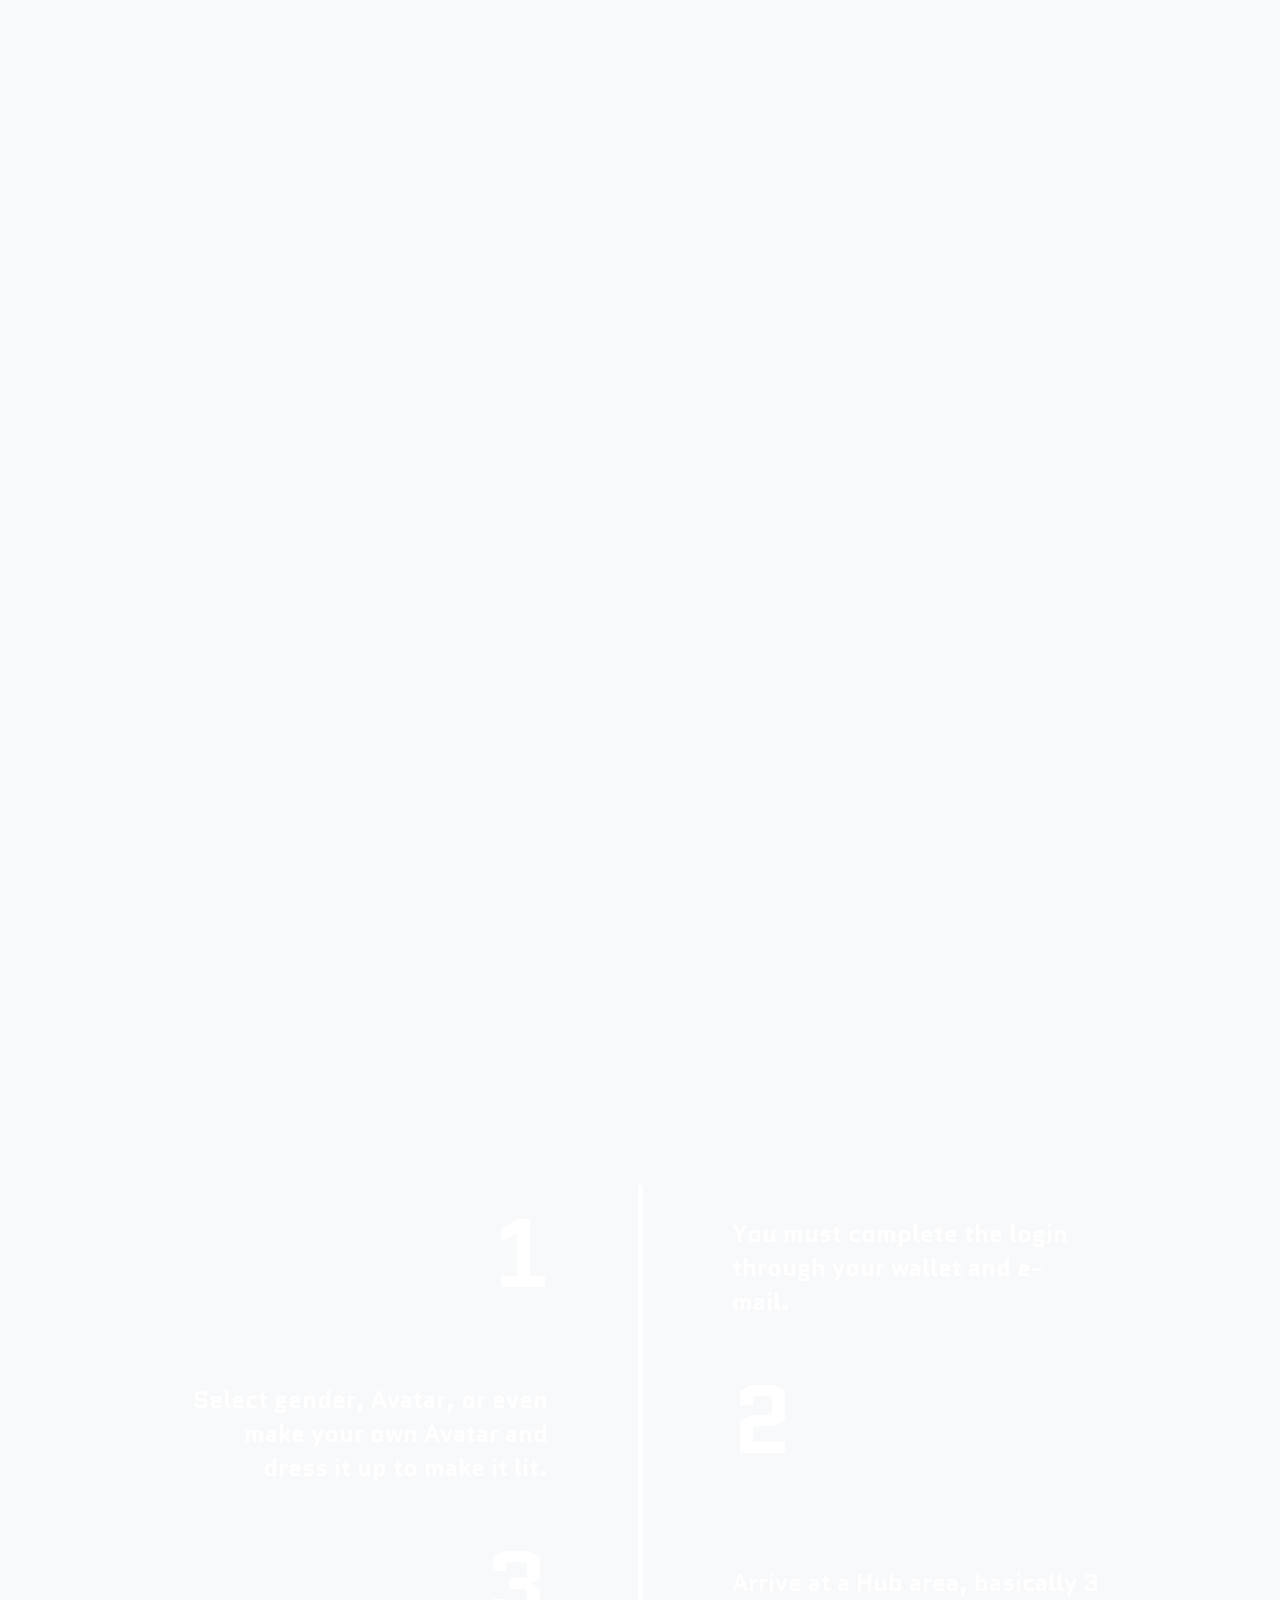
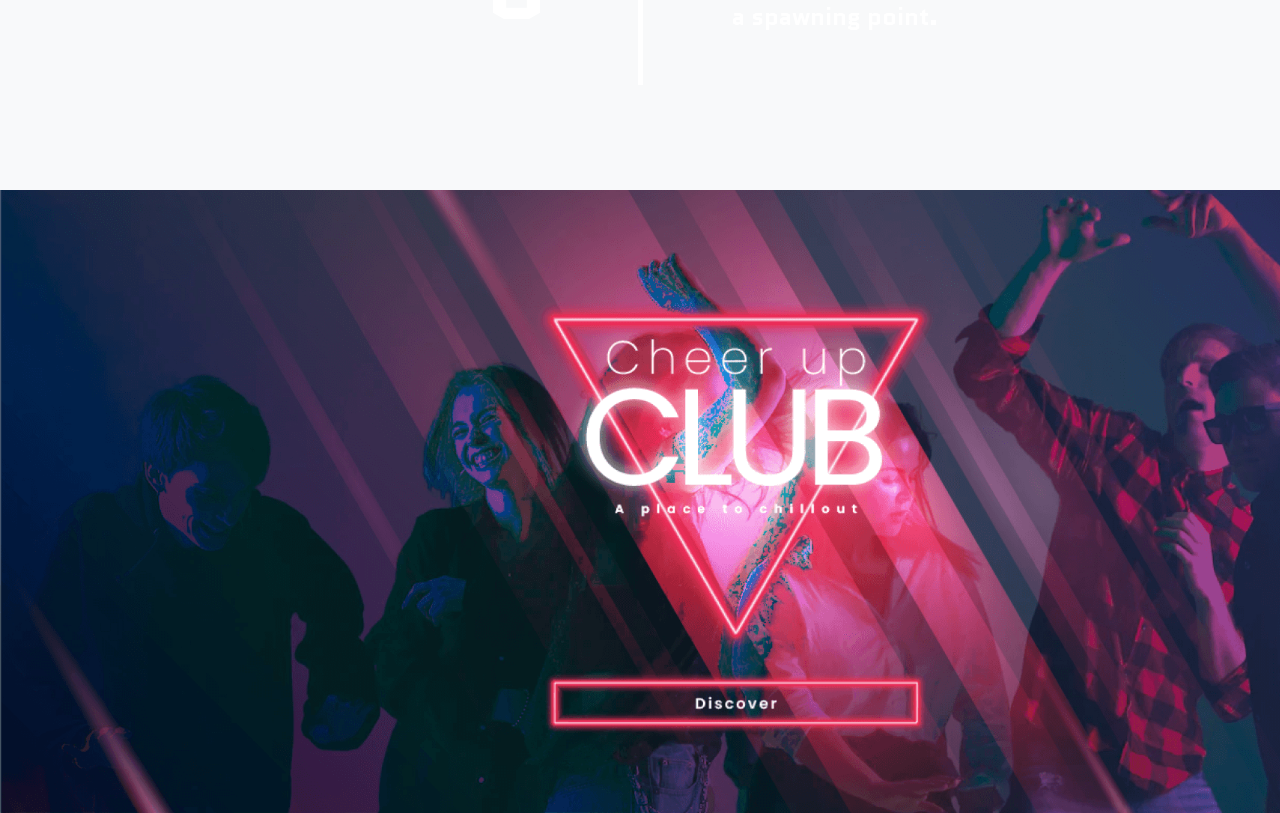
==== commit e5235b68: "23" ====
--- a/index.html
+++ b/index.html
@@ -155,6 +155,7 @@
                         <article id="panel-2" class="panel">
                             <div class="sliderItem">
                                 <div class="sliderItemBlock">
+                                    <img src="images/dummy.jpg" alt="Image">
                                     <p class="sliderItemTitle">Vegas City</p>
                                     <p class="sliderItemText">NUGEN will roll out a virtual Vegas city where users can
                                         shop, play, party, live, date, and what else? An ideal
@@ -166,17 +167,19 @@
                         <article id="panel-3" class="panel">
                             <div class="sliderItem">
                                 <div class="sliderItemBlock">
-                                    <p class="sliderItemTitle">Vegas City</p>
-                                    <p class="sliderItemText">NUGEN will roll out a virtual Vegas city where users can
-                                        shop, play, party, live, date, and what else? An ideal
-                                        metaverse to create, experience, and monetize their content
-                                        and applications to earn a splendid passive income.</p>
+                                    <img src="images/dummy 2.jpg" alt="Image">
+                                    <p class="sliderItemTitle">Water World</p>
+                                    <p class="sliderItemText">From kids to adults, everyone is a big fan of adventure theme
+                                        parks, aren’t you? NUGEN will meticulously create a Water
+                                        World where you can have fun and experience amusement
+                                        rides by simply sitting at the comfort of your home.</p>
                                 </div>
                             </div>
                         </article>
                         <article id="panel-4" class="panel">
                             <div class="sliderItem">
                                 <div class="sliderItemBlock">
+                                    <img src="images/dummy.jpg" alt="Image">
                                     <p class="sliderItemTitle">Vegas City</p>
                                     <p class="sliderItemText">NUGEN will roll out a virtual Vegas city where users can
                                         shop, play, party, live, date, and what else? An ideal
@@ -431,9 +434,9 @@
     <script src="https://cdnjs.cloudflare.com/ajax/libs/gsap/2.1.3/TweenMax.min.js"></script>
     <script src="js/skroll.min.js"></script>
     <script src="https://unpkg.com/scroll-out@2.2.3/dist/scroll-out.min.js"></script>
-
+    <script src="js/scrollSequence.js"></script>
     <script src="js/main.js"></script>
-    <script src="js/scrollSequence.js"></script>
+
 </body>
 
 </html>
--- a/style/style.css
+++ b/style/style.css
@@ -332,7 +332,7 @@
 
 .sliderItemBlock {
     width: 600px;
-    height: 200px;
+    height: auto;
     background: linear-gradient(96.22deg, #DBD5EC 0%, #B0D1E7 99.59%);
     border-radius: 20px;
     padding: 40px;
@@ -381,7 +381,6 @@
     transition: 0.3s;
     background: linear-gradient(90deg, #E6F7FB, #C9F0F8, #282E57, #181B2E);
     background-size: 400% 400%;
-
     transform: translate3d(0, 0, 0);
 }
 
@@ -1503,7 +1502,7 @@
 
 
 #panels #panels-container {
-    height: 70vh;
+    height: 100vh;
     display: -webkit-box;
     display: -ms-flexbox;
     display: flex;
@@ -1567,7 +1566,7 @@
 }
 
 #panels-container {
-    padding-top: 30vh !important;
+    top: 0vh;
     max-width: 3000px !important;
 }
 .pin-spacer {
@@ -1577,3 +1576,62 @@
     background: linear-gradient(90deg, #E6F7FB 0%, #C9F0F8 22.2%, #C8E3F5 38.34%, #E8DCFB 63.34%, #B3E1EC 100%);
 }
 
+
+.sliderItemBlock img {
+    width: 100%;
+    height: 340px !important;
+    object-fit: cover;
+}
+
+#panels-container {
+    height: 100vh !important;
+}
+.panel {
+    padding-top: 100px;
+}
+
+.sliderItemBlock {
+    width: 500px;
+}
+
+.sliderItemTitle {
+    margin-top: 20px;
+}
+
+#panels #panels-container .panel {
+    position: relative;
+    width: 550px;
+}
+
+.sliderTextBlock {
+    position: relative;
+    top: 100px;
+}
+
+@media (max-width: 490px) {
+    #panels #panels-container {
+        display: block;
+    }
+    #panel-1 {
+        width: 100% !important;
+    }
+    #panels #panels-container .panel {
+        width: 100%;
+    }
+    #panels-container {
+        width: 100% !important;
+    }
+    .sliderTextBlock {
+        position: relative;
+        top: 0px;
+    }
+    .sliderItemBlock {
+        width: 100%;
+    }
+    #panels-container {
+        height: auto !important;
+    }
+    .panel {
+        padding-top: 20px;
+    }
+}
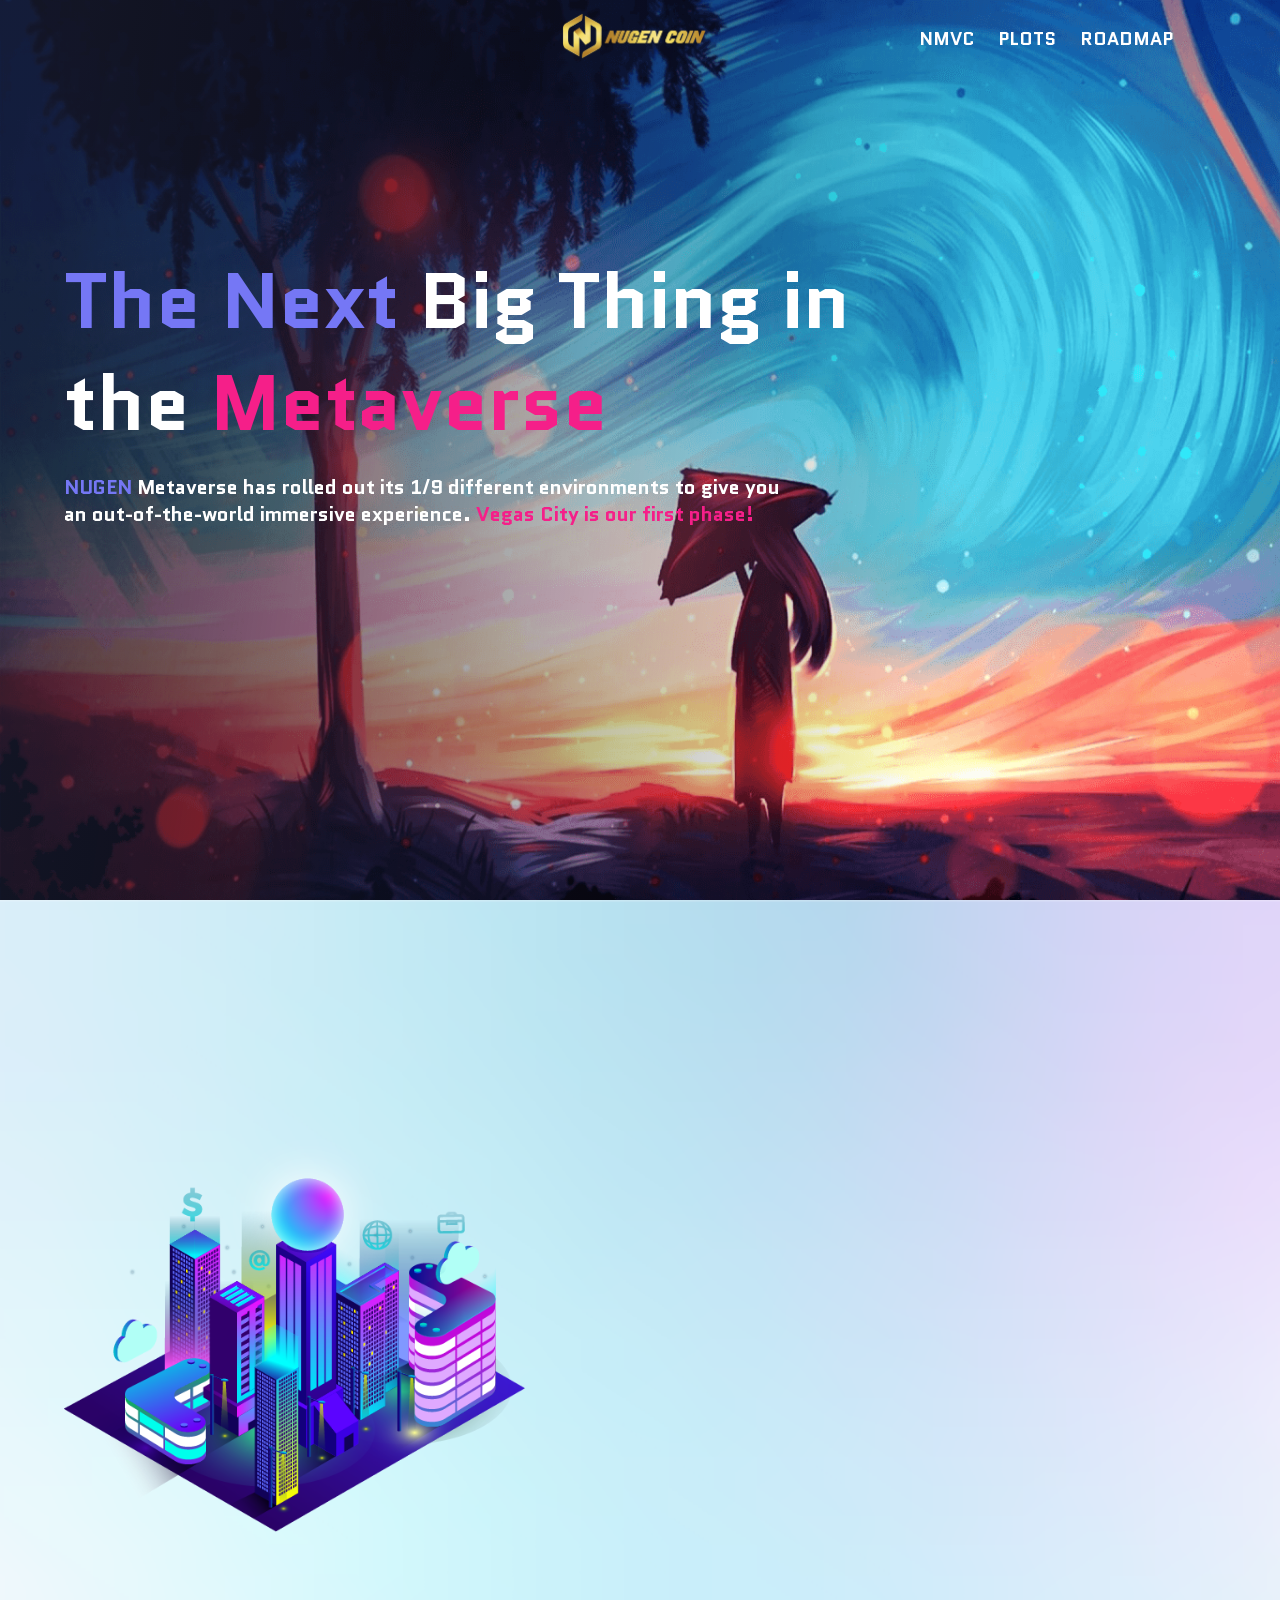
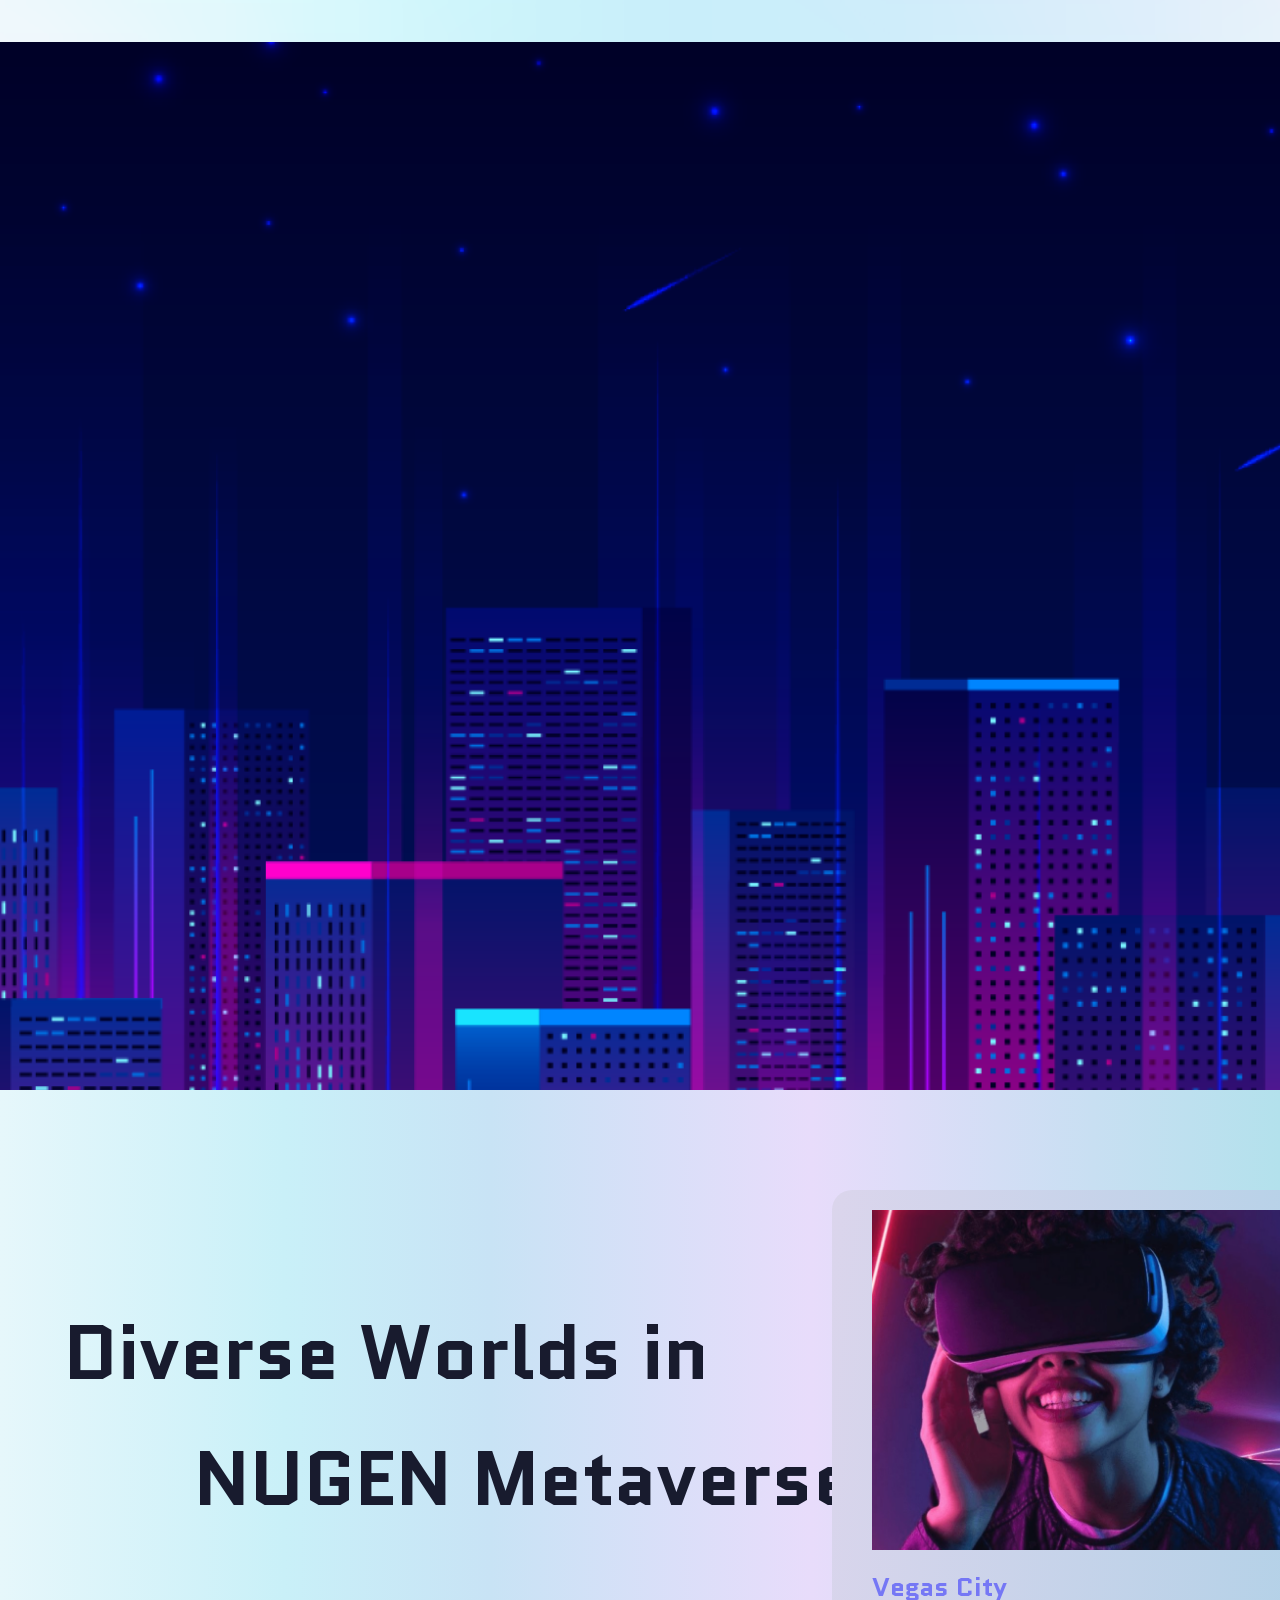
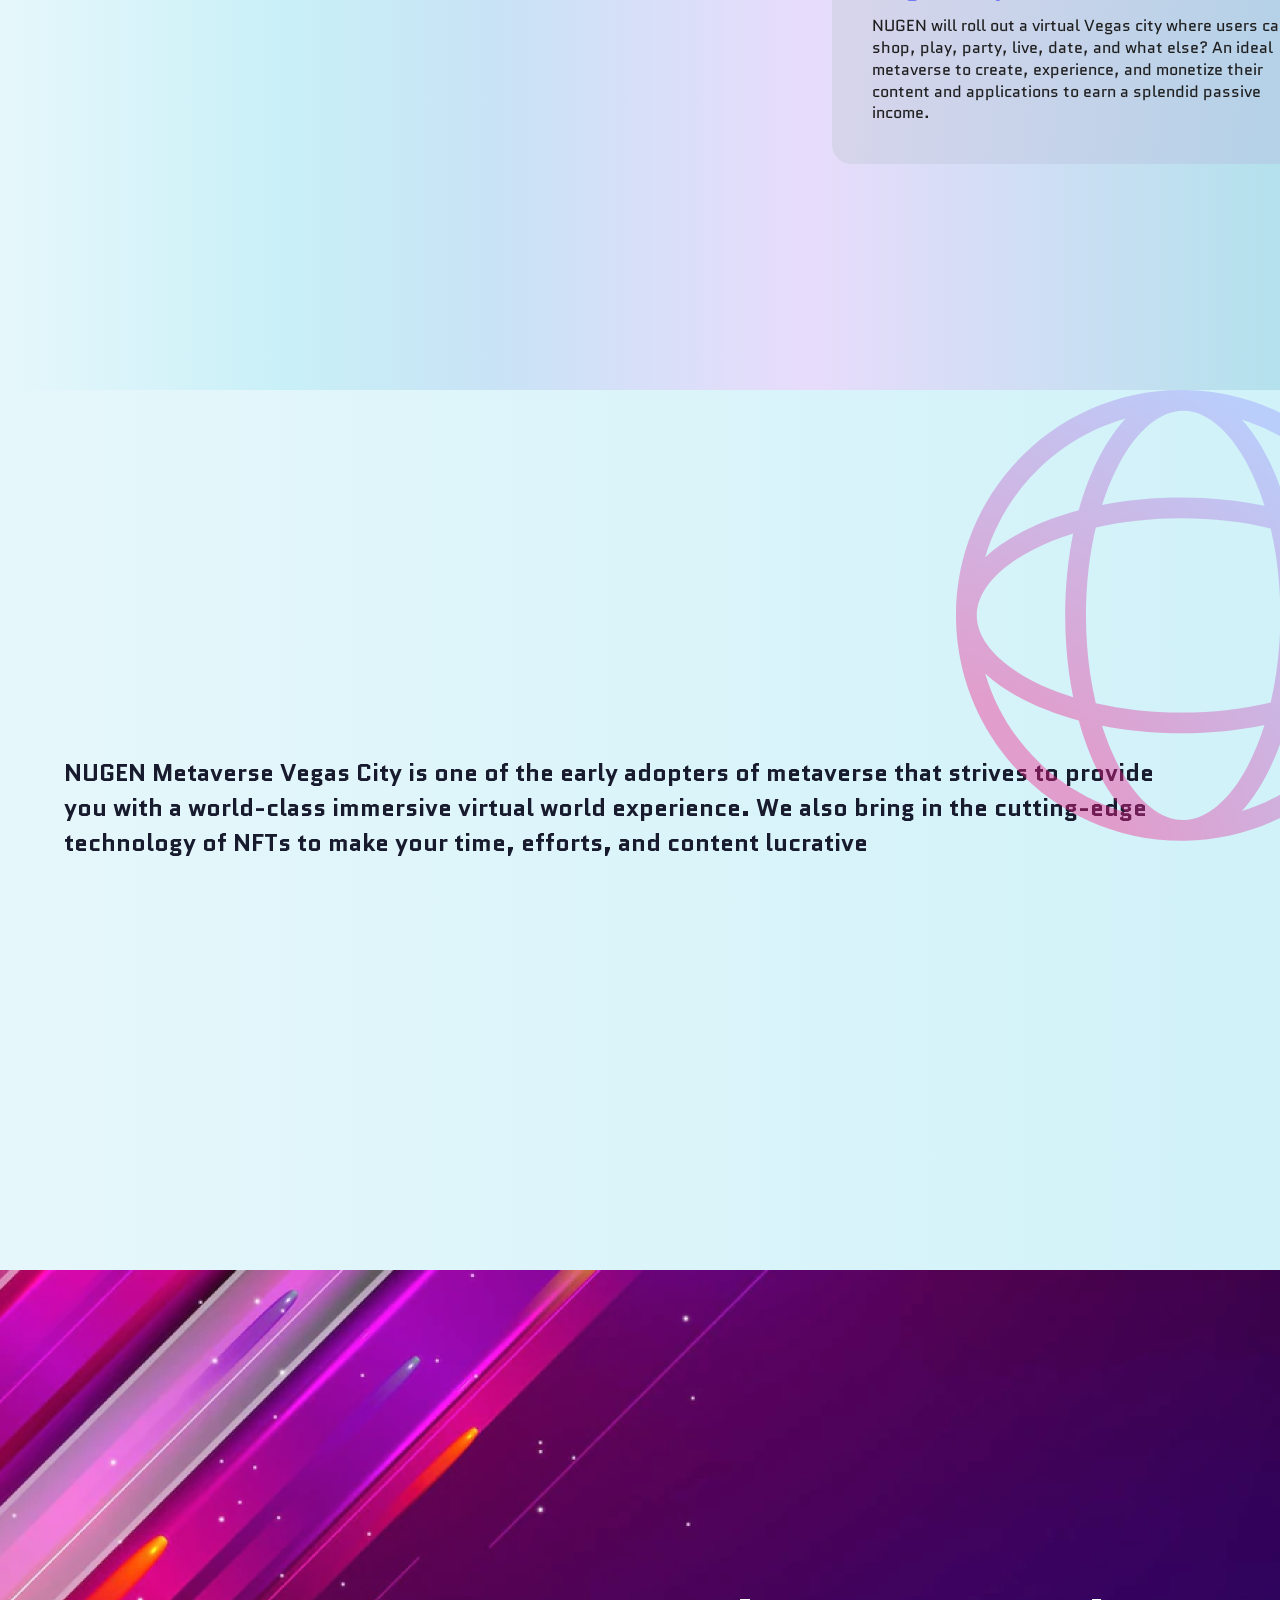
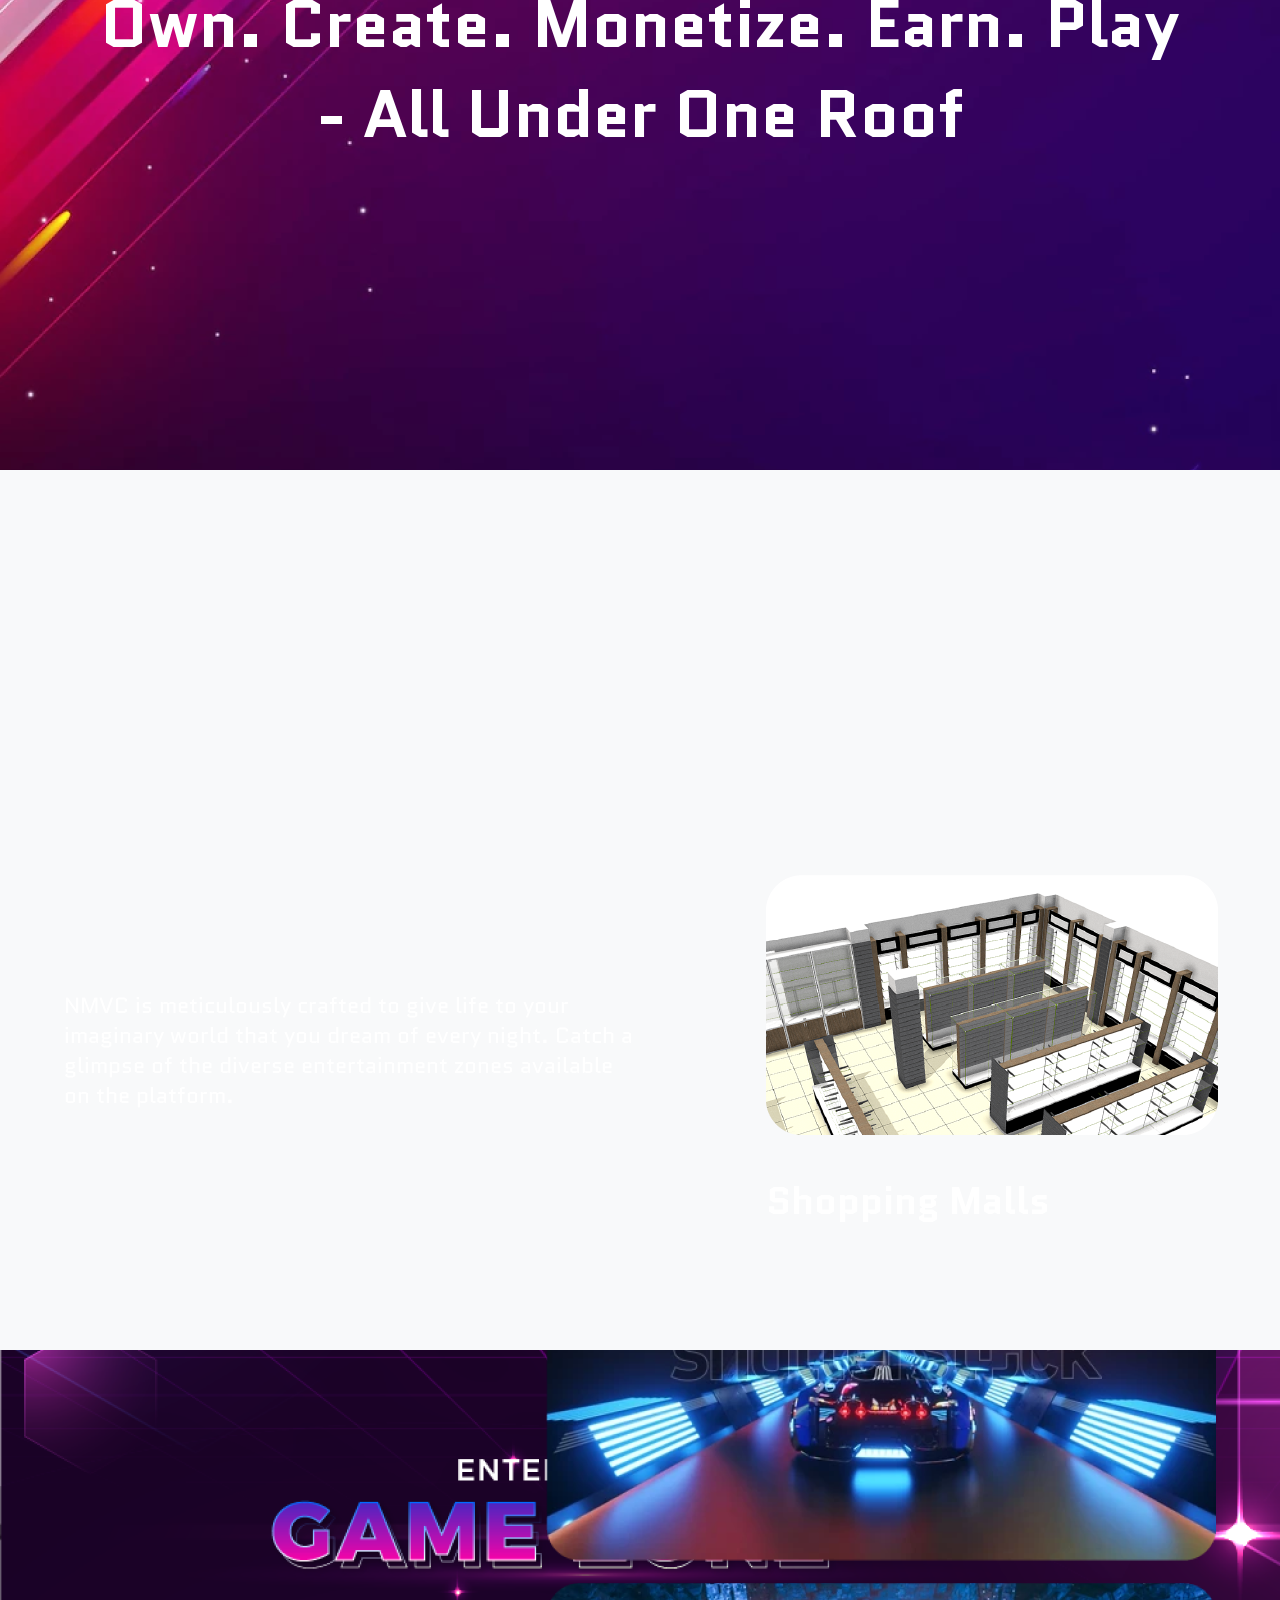
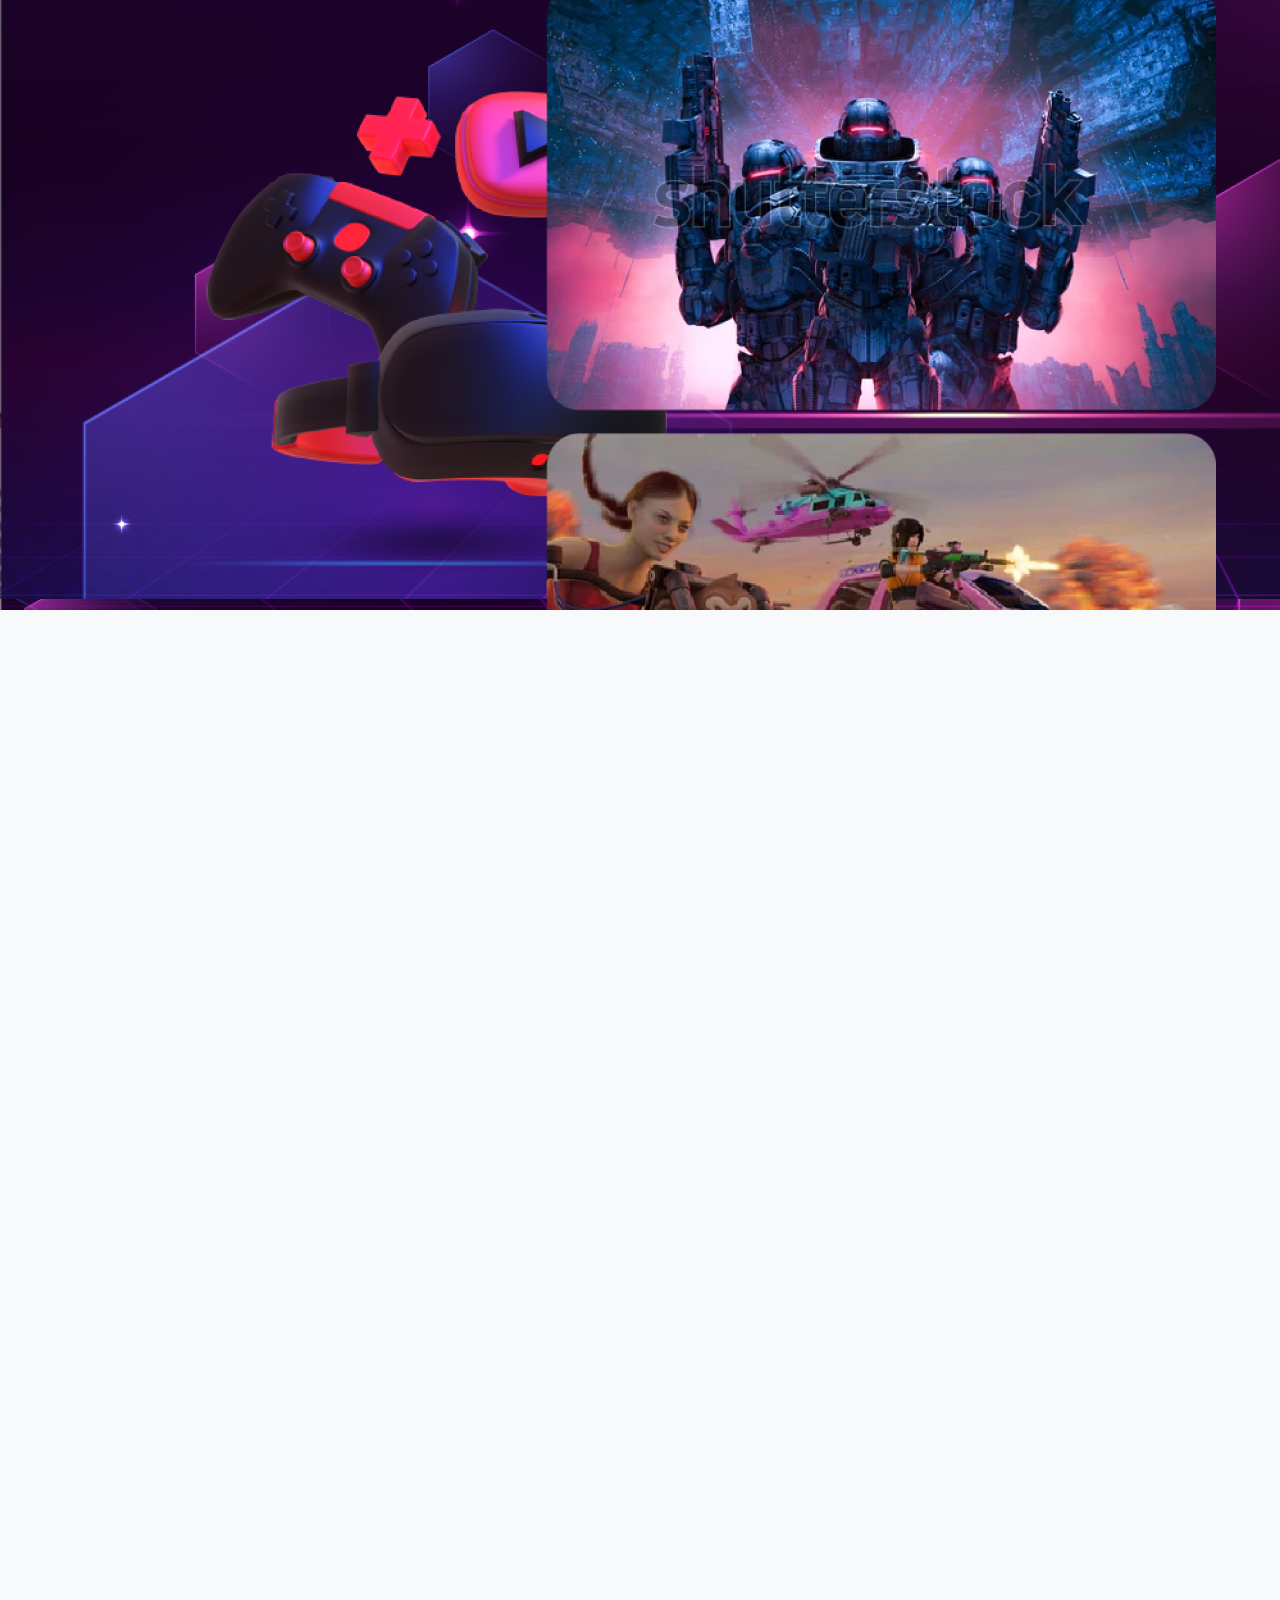
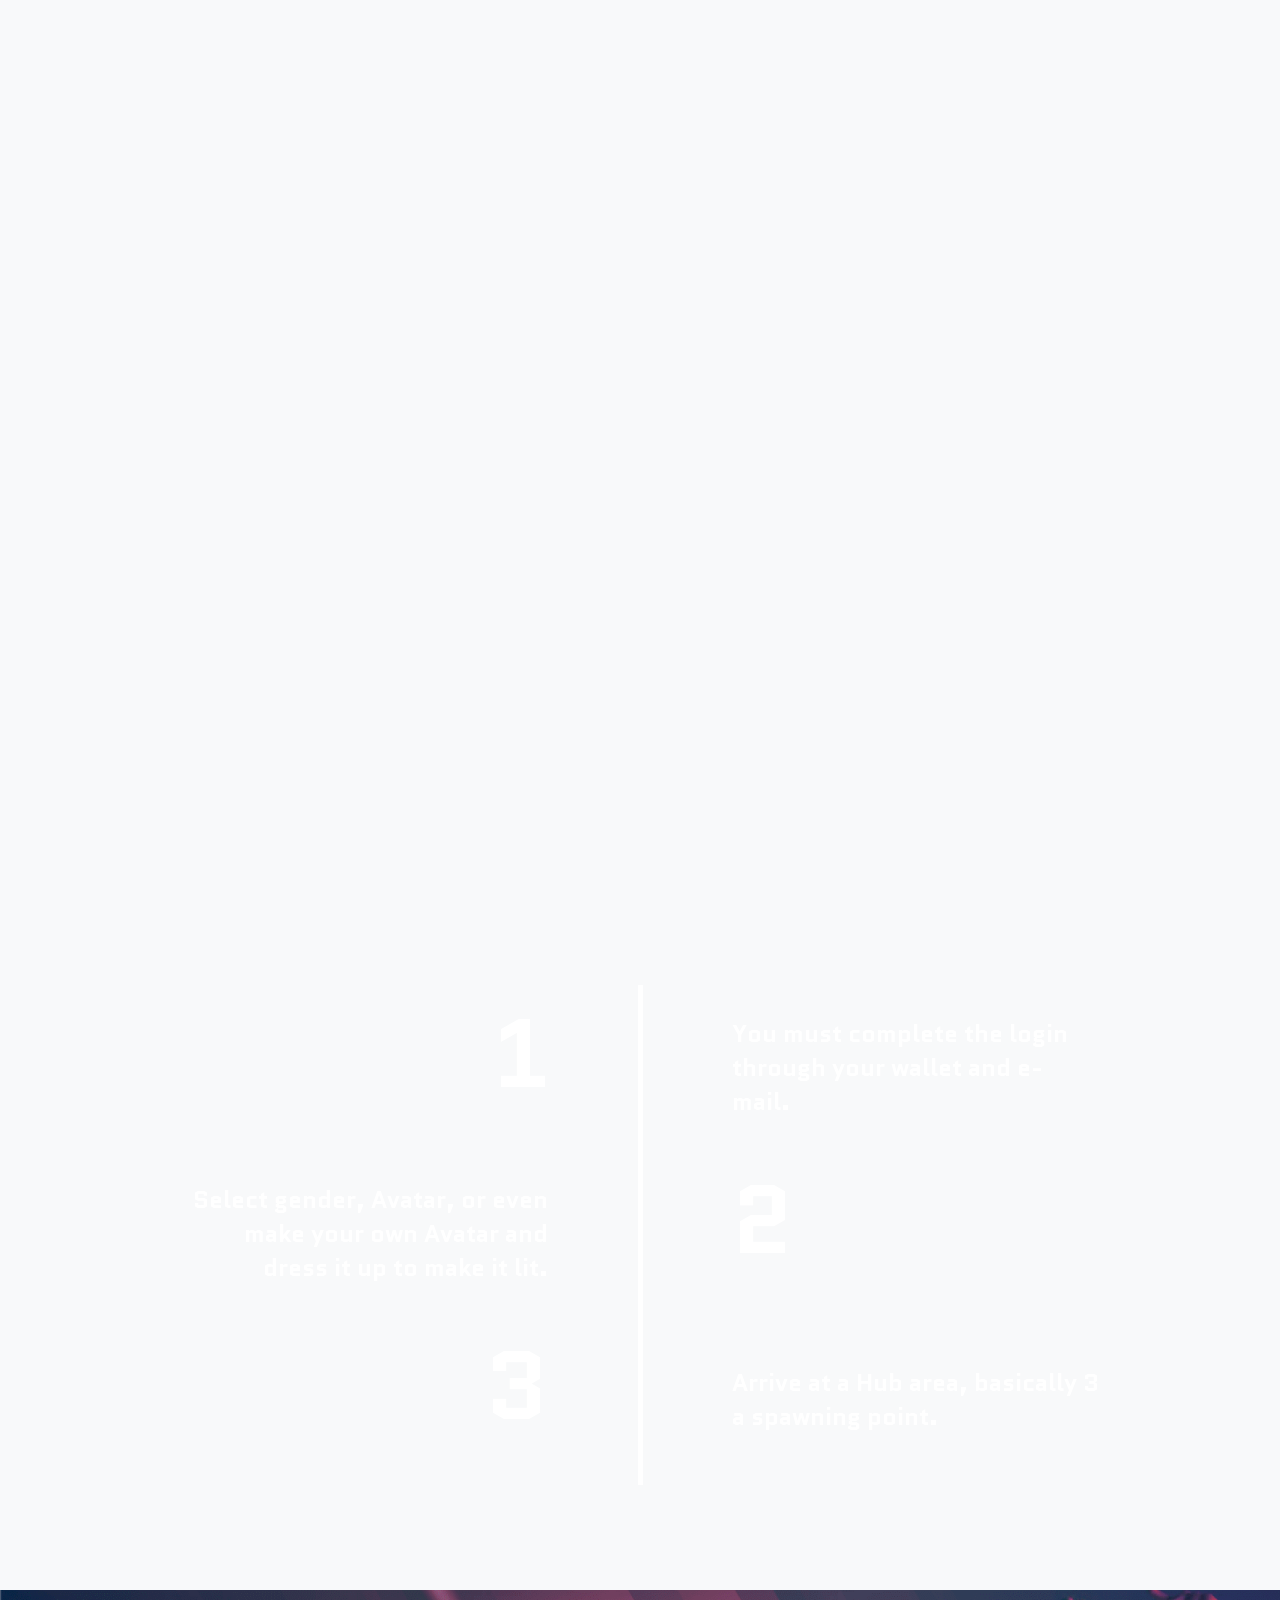
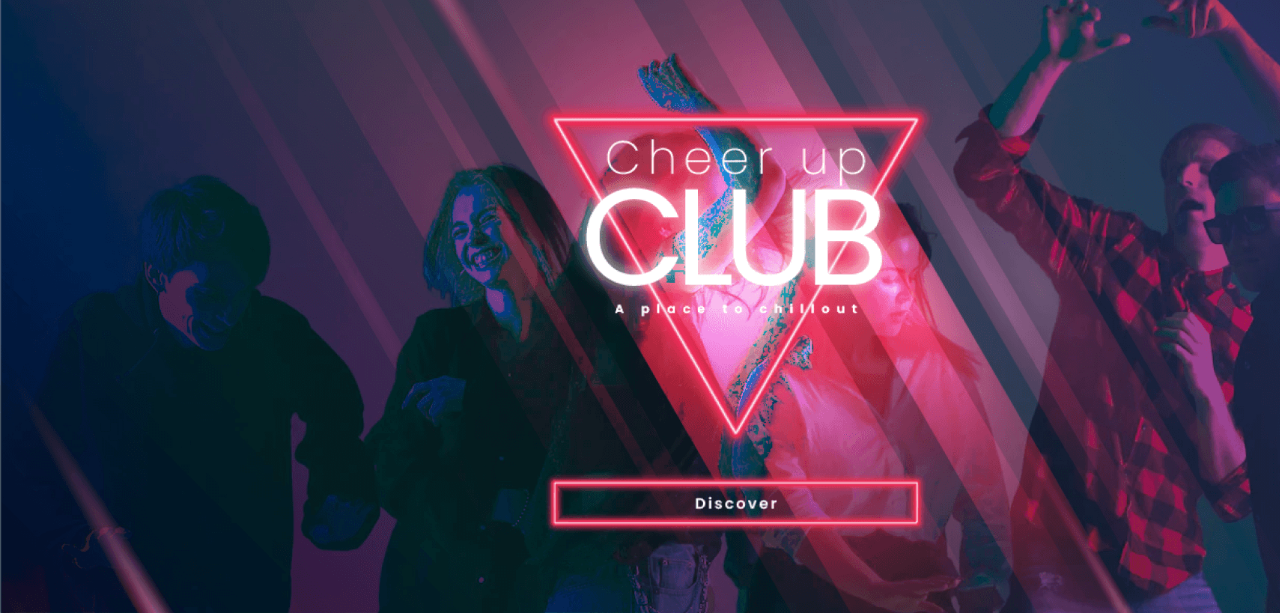
==== commit 546d33cb: "1" ====
--- a/index.html
+++ b/index.html
@@ -35,6 +35,8 @@
     <!-- HEADER -->
 
     <section class="header">
+        <!-- ANIMATED IMAGES -->
+        <!--
         <div class="headerAnimation scroll-container">
             <section class="scroll-sequence__container apple-container">
                 <div class="scroll-sequence apple-sequence">
@@ -44,6 +46,14 @@
 
             </section>
         </div>
+        -->
+        <!-- ANIMATED IMAGES END -->
+
+        <!-- YOUTUBE VIDEO -->
+            <div class="video-container">
+                <iframe src="https://www.youtube.com/embed/2Gg6Seob5Mg?&autoplay=1&mute=1&controls=0&loop=1"></iframe>
+              </div>
+        <!-- YOUTUBE VIDEO END -->
 
         <div class="headerMask"></div>
         <div class="container">
@@ -169,7 +179,8 @@
                                 <div class="sliderItemBlock">
                                     <img src="images/dummy 2.jpg" alt="Image">
                                     <p class="sliderItemTitle">Water World</p>
-                                    <p class="sliderItemText">From kids to adults, everyone is a big fan of adventure theme
+                                    <p class="sliderItemText">From kids to adults, everyone is a big fan of adventure
+                                        theme
                                         parks, aren’t you? NUGEN will meticulously create a Water
                                         World where you can have fun and experience amusement
                                         rides by simply sitting at the comfort of your home.</p>
--- a/style/style.css
+++ b/style/style.css
@@ -139,7 +139,7 @@
 
 .header {
     width: 100vw;
-    height: 300vh;
+    height: 100vh;
     background-size: cover;
     background-attachment: fixed;
     background-image: url('../images/header__image.png');
@@ -1569,9 +1569,11 @@
     top: 0vh;
     max-width: 3000px !important;
 }
+
 .pin-spacer {
     max-width: 3000px !important;
 }
+
 #page {
     background: linear-gradient(90deg, #E6F7FB 0%, #C9F0F8 22.2%, #C8E3F5 38.34%, #E8DCFB 63.34%, #B3E1EC 100%);
 }
@@ -1586,6 +1588,7 @@
 #panels-container {
     height: 100vh !important;
 }
+
 .panel {
     padding-top: 100px;
 }
@@ -1612,26 +1615,90 @@
     #panels #panels-container {
         display: block;
     }
+
     #panel-1 {
         width: 100% !important;
     }
+
     #panels #panels-container .panel {
         width: 100%;
     }
+
     #panels-container {
         width: 100% !important;
     }
+
     .sliderTextBlock {
         position: relative;
         top: 0px;
     }
+
     .sliderItemBlock {
         width: 100%;
     }
+
     #panels-container {
         height: auto !important;
     }
+
     .panel {
         padding-top: 20px;
     }
+}
+
+.headerVideo {
+    width: 100vw;
+    height: 100vh;
+    position: absolute;
+}
+
+.video-container {
+    width: 100vw;
+    height: 100vh;
+    position: absolute;
+    top: 0;
+    left: 0;
+    pointer-events: none;
+    transform: scale(1.15);
+}
+
+iframe {
+    position: absolute;
+    top: 50%;
+    left: 50%;
+    width: 100vw;
+    height: 100vh;
+    transform: translate(-50%, -50%);
+}
+
+.header {
+    overflow: hidden;
+    height: 100vh;
+    position: relative;
+}
+
+@media (max-width: 1024px) {
+    .video-container {
+        transform: scale(1.8);
+    }
+}
+
+@media (max-width: 768px) {
+    .video-container {
+        transform: scale(1.7);
+        height: 70vh;
+    }
+    .header {
+        height: 70vh;
+    }
+}
+
+@media (max-width: 490px) {
+    .video-container {
+        transform: scale(2.8);
+    }
+    .headerText {
+        position: relative;
+        top: 128px;
+    }
 }
